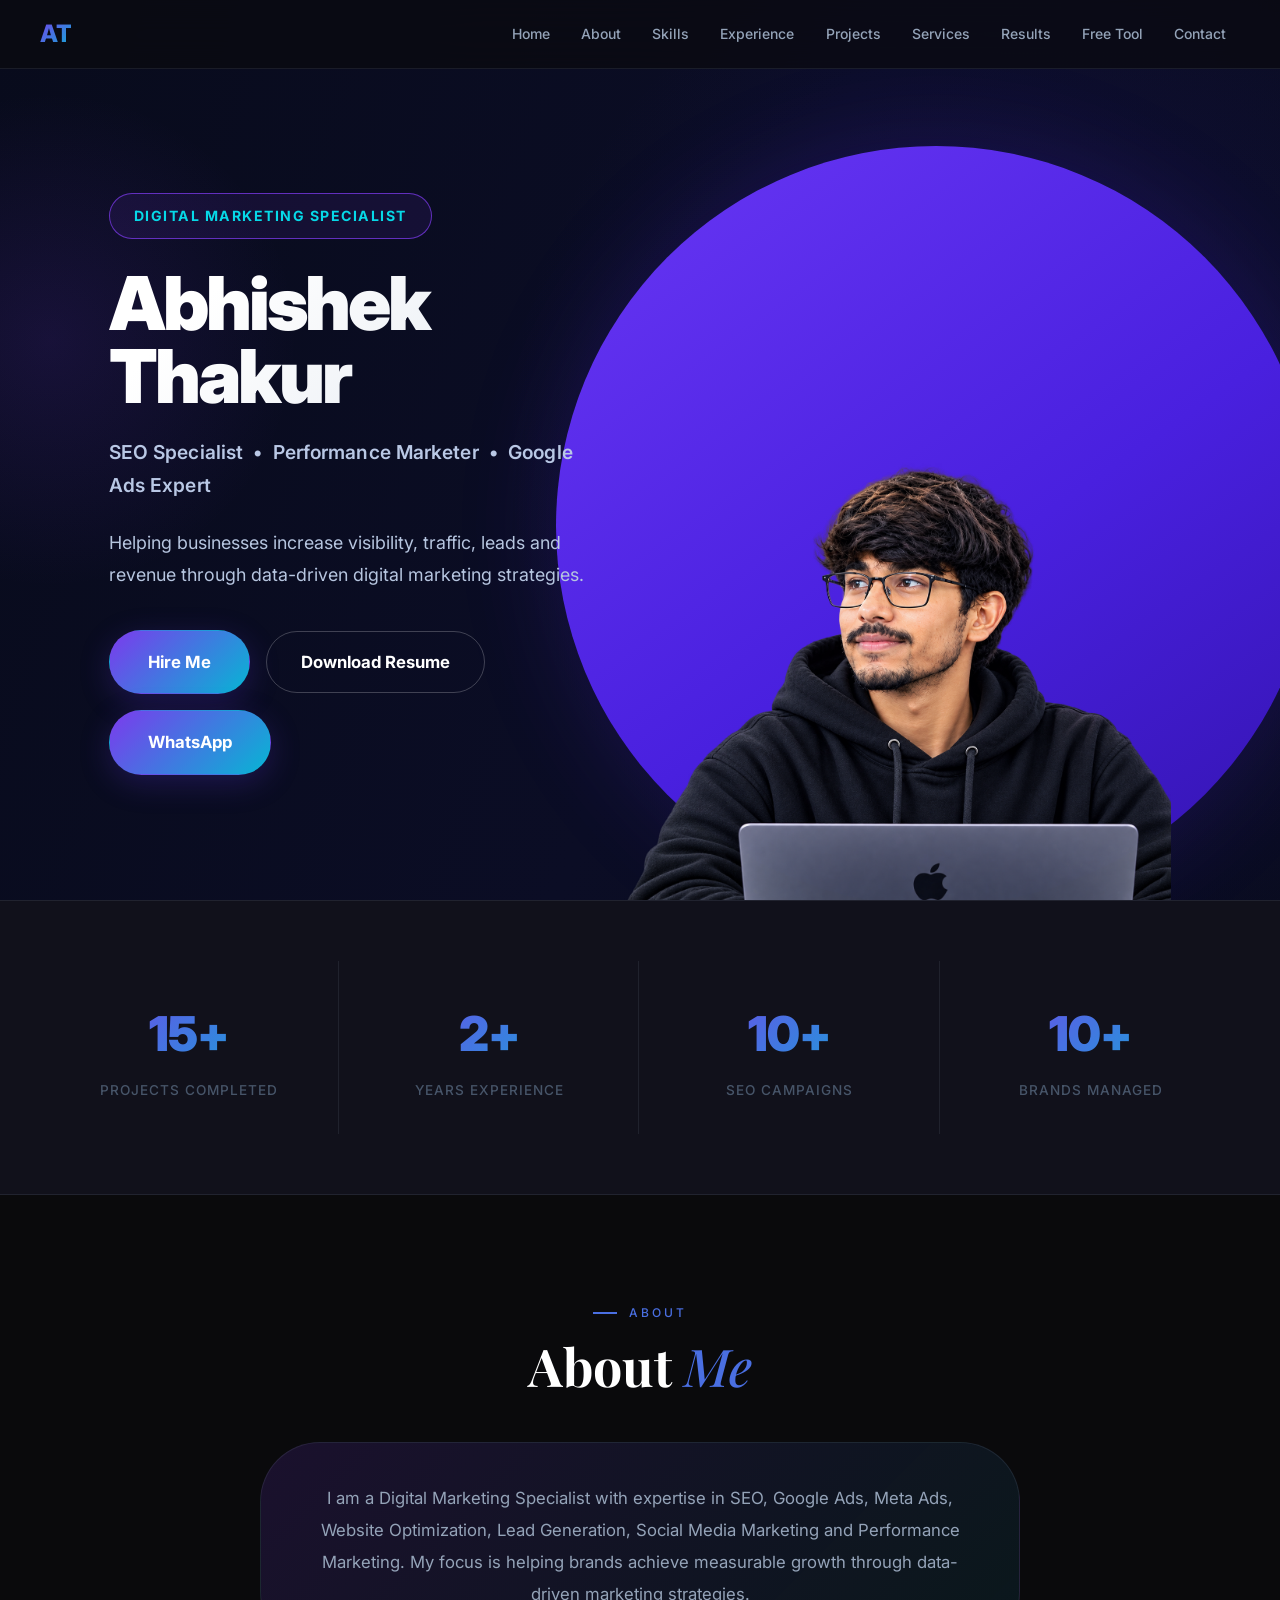
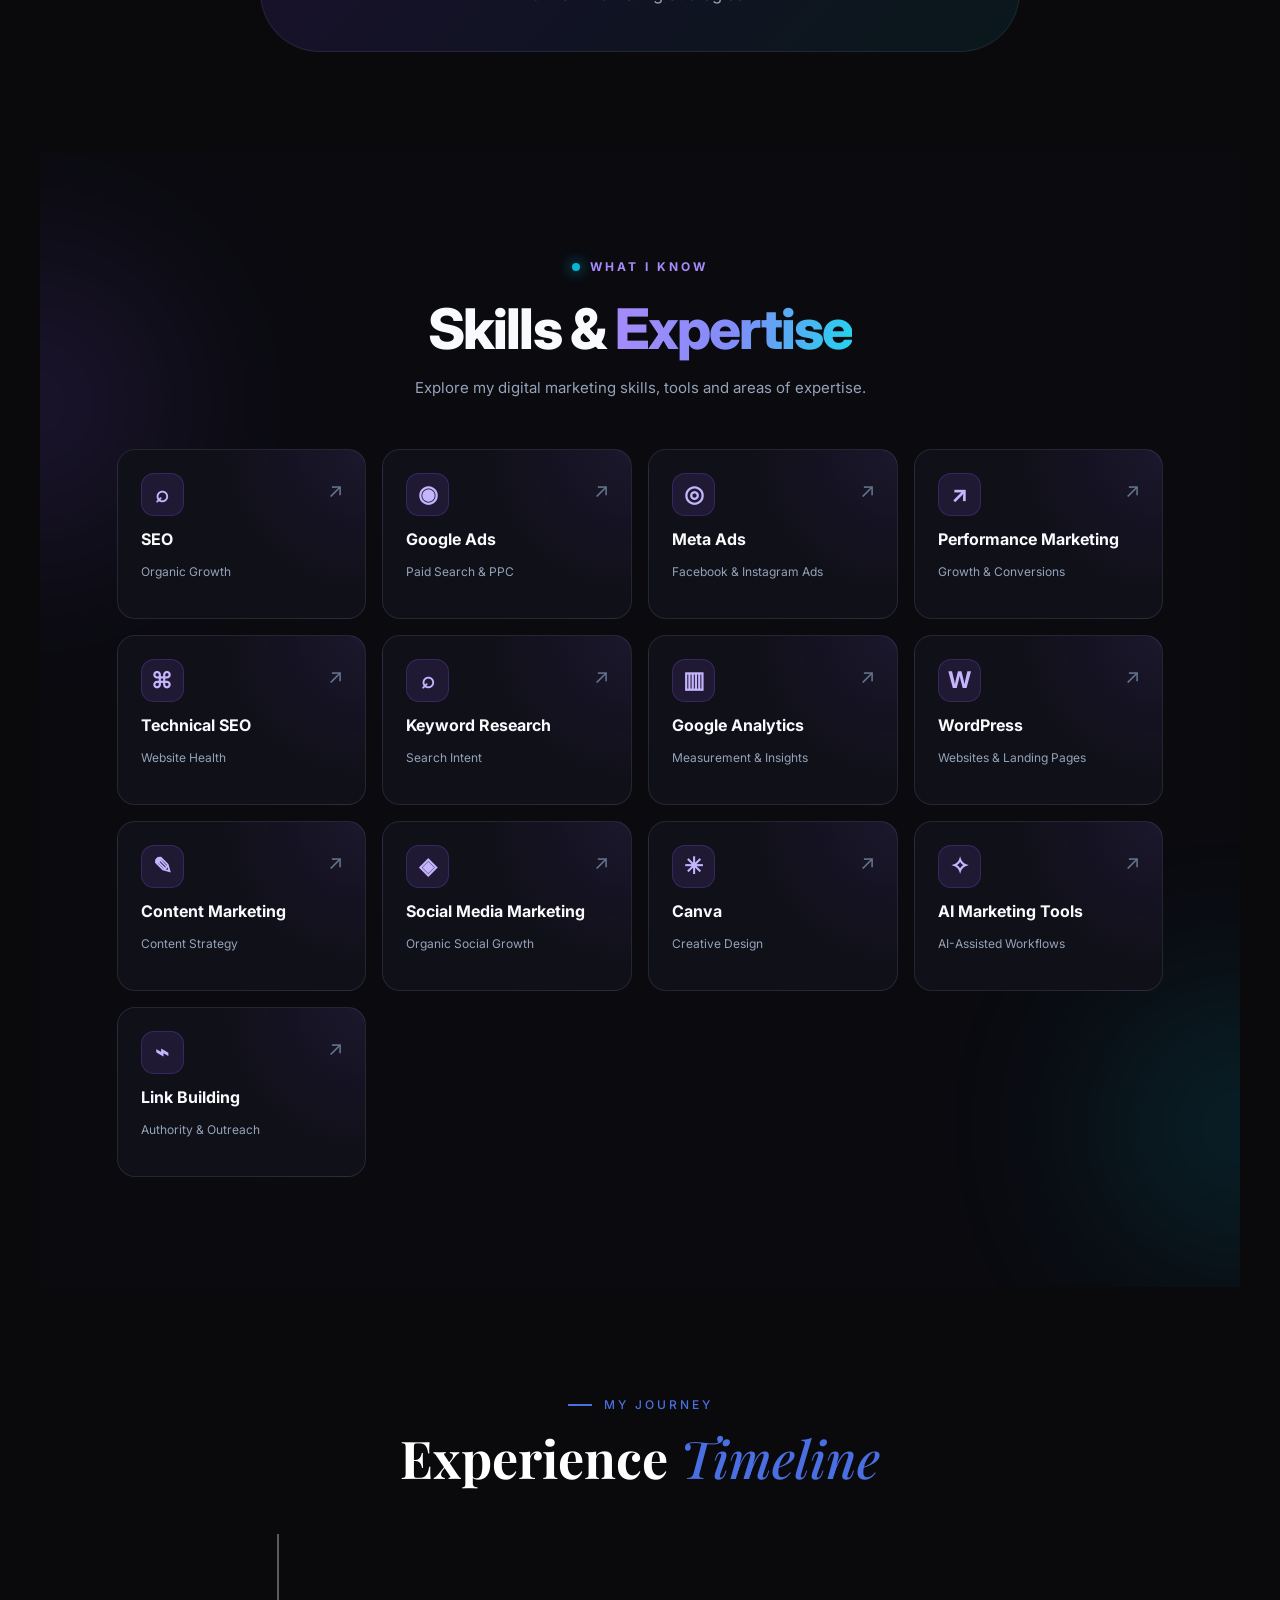
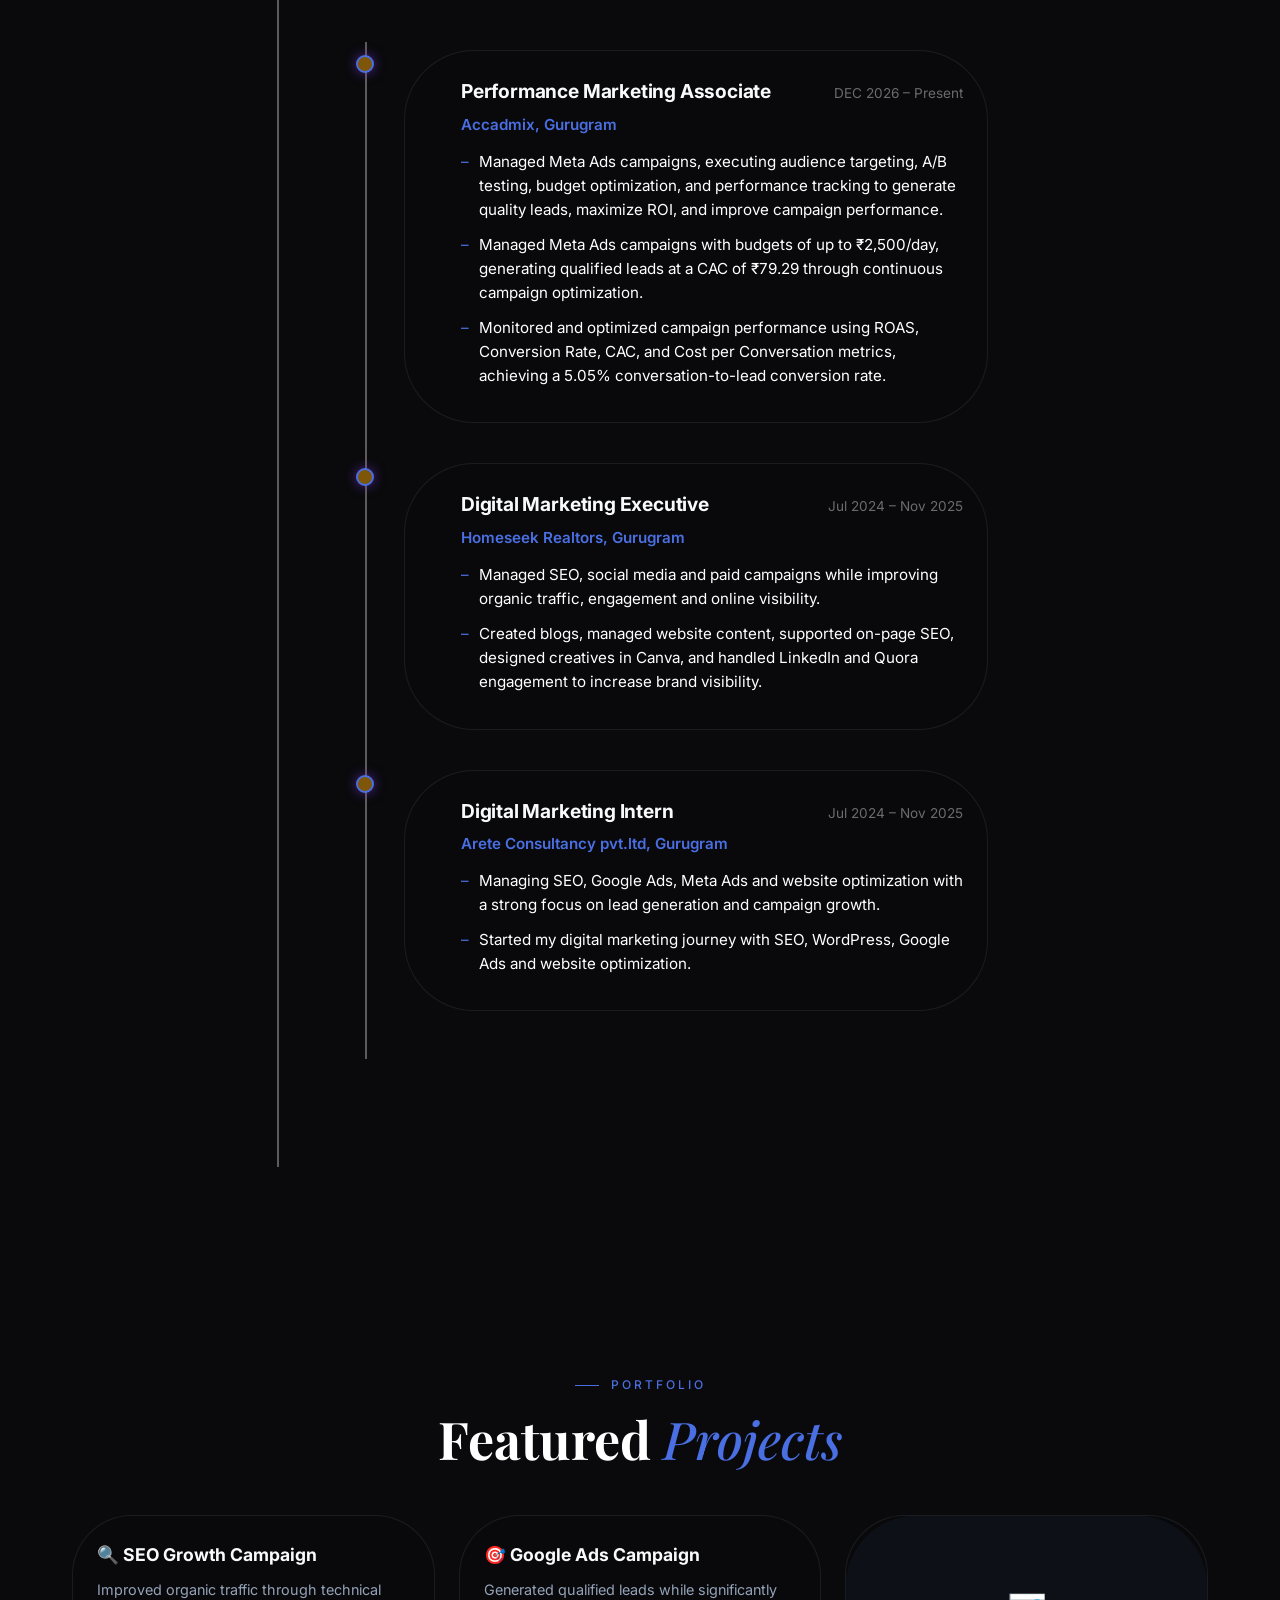
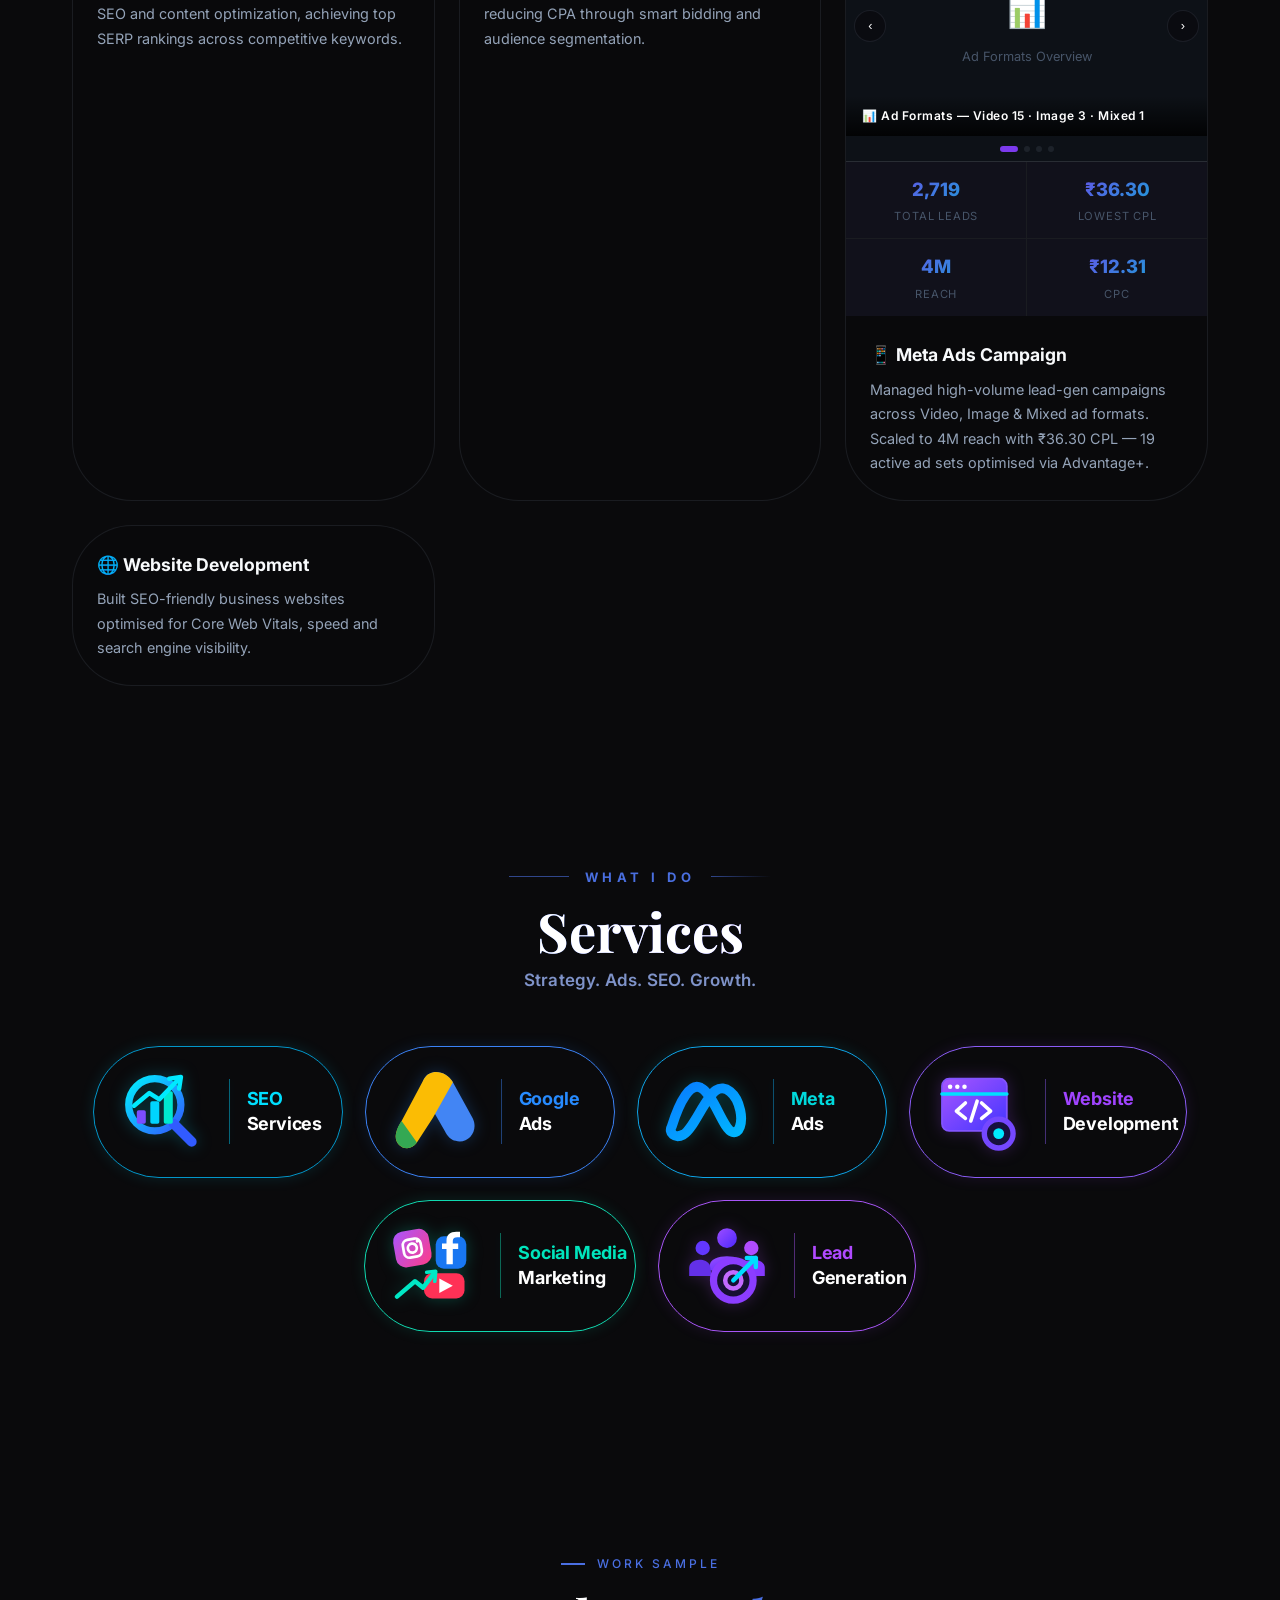
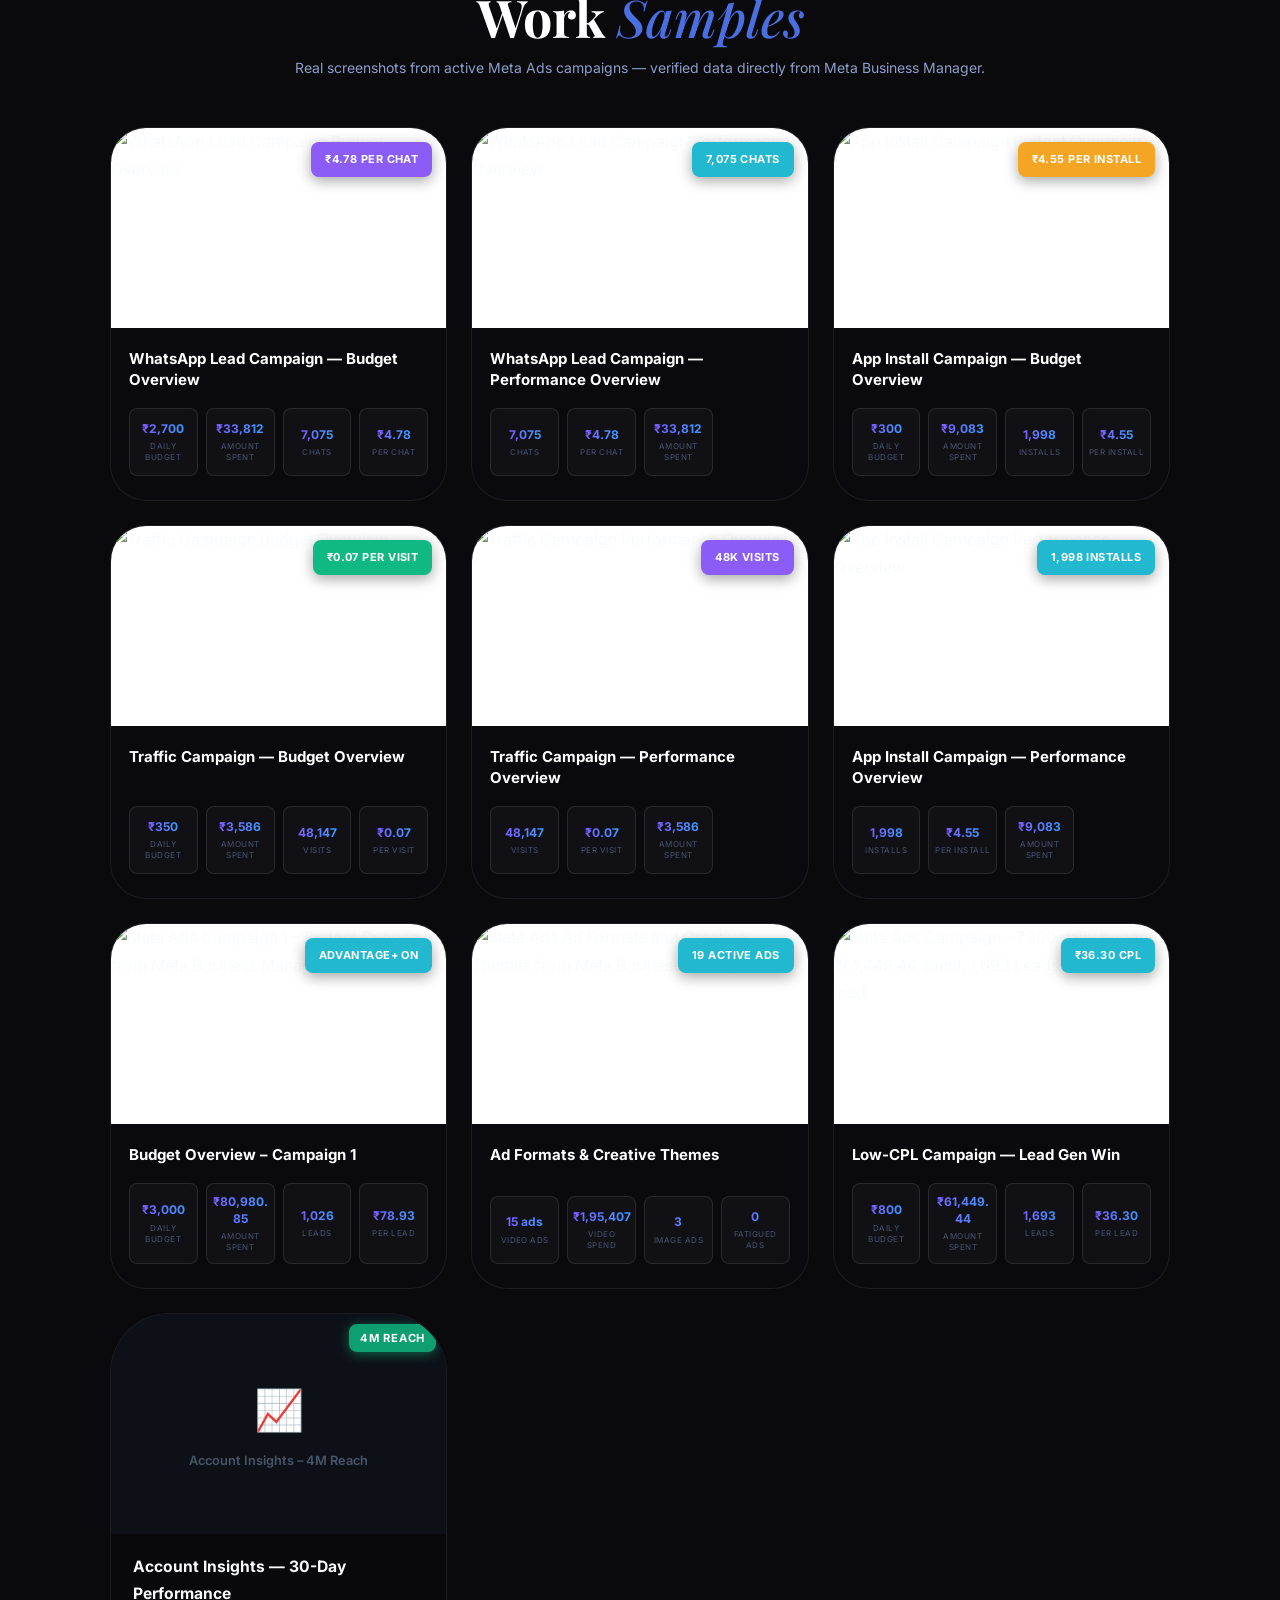
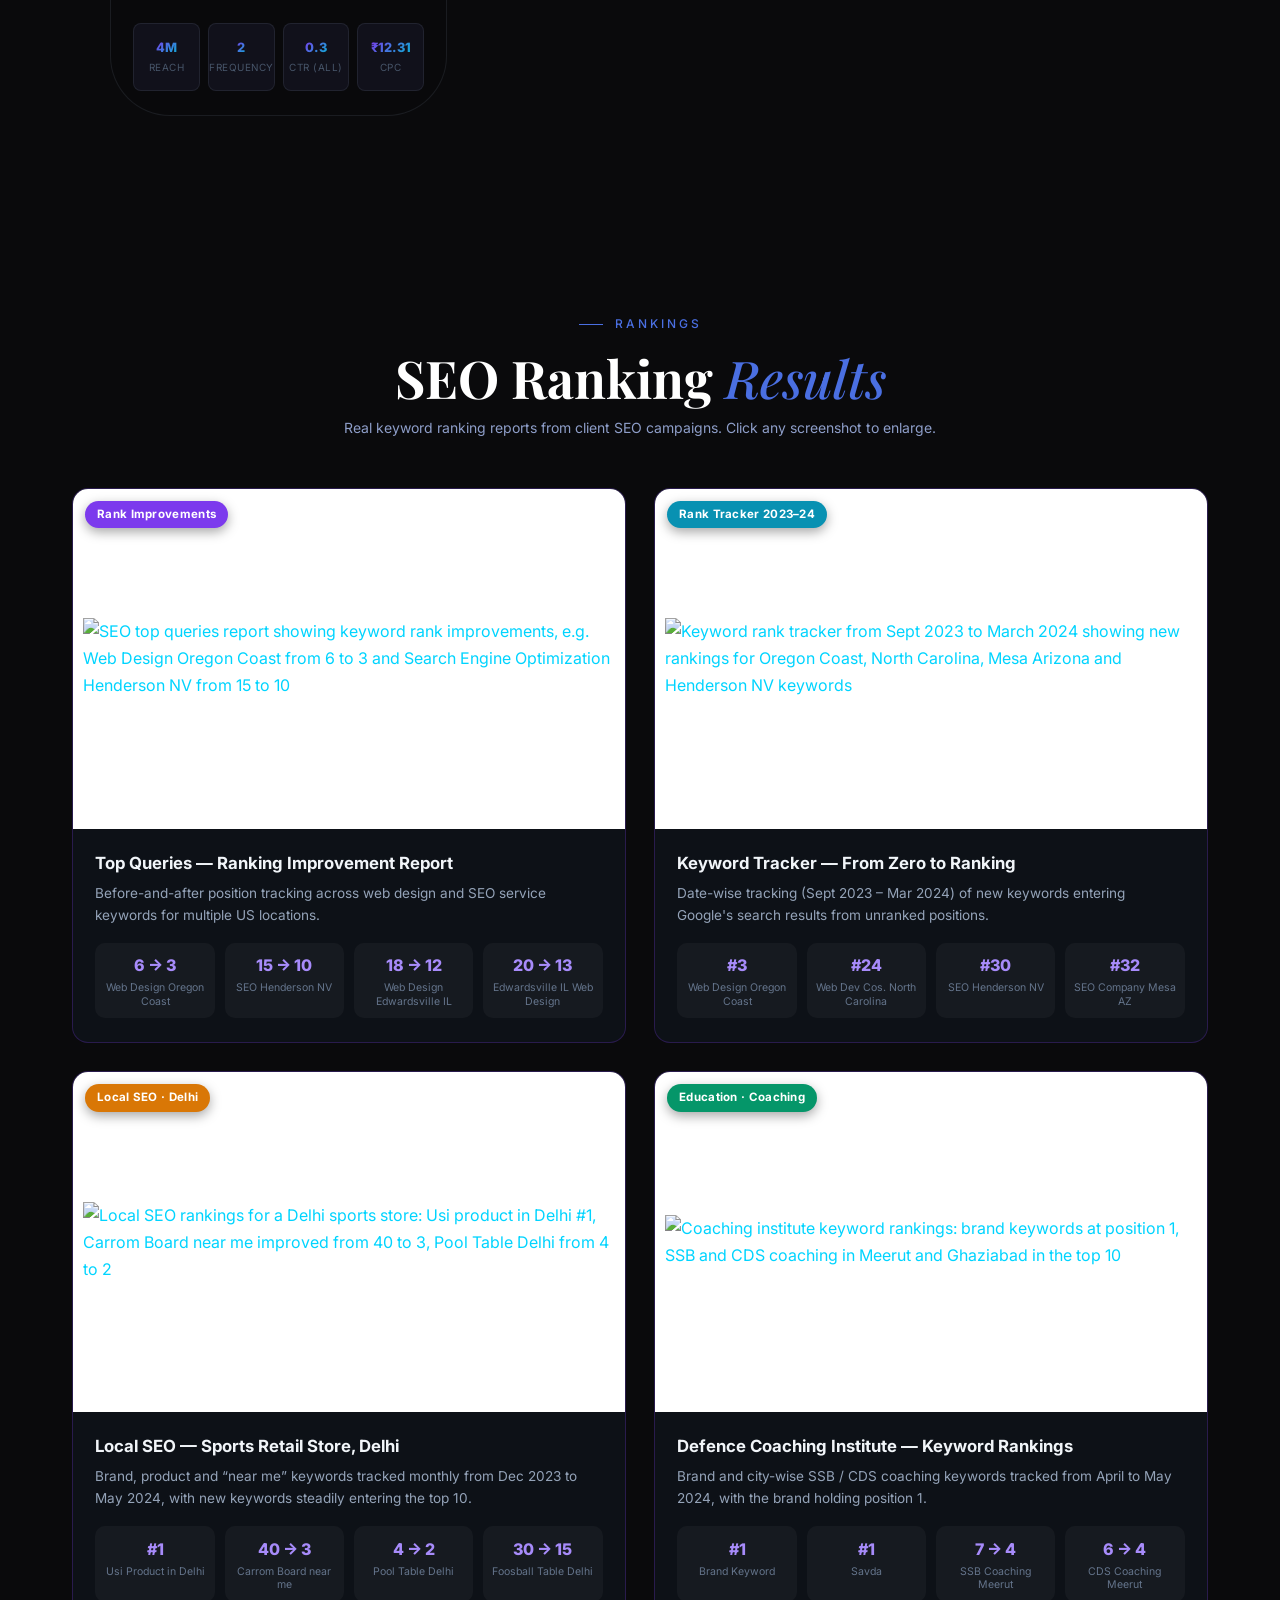
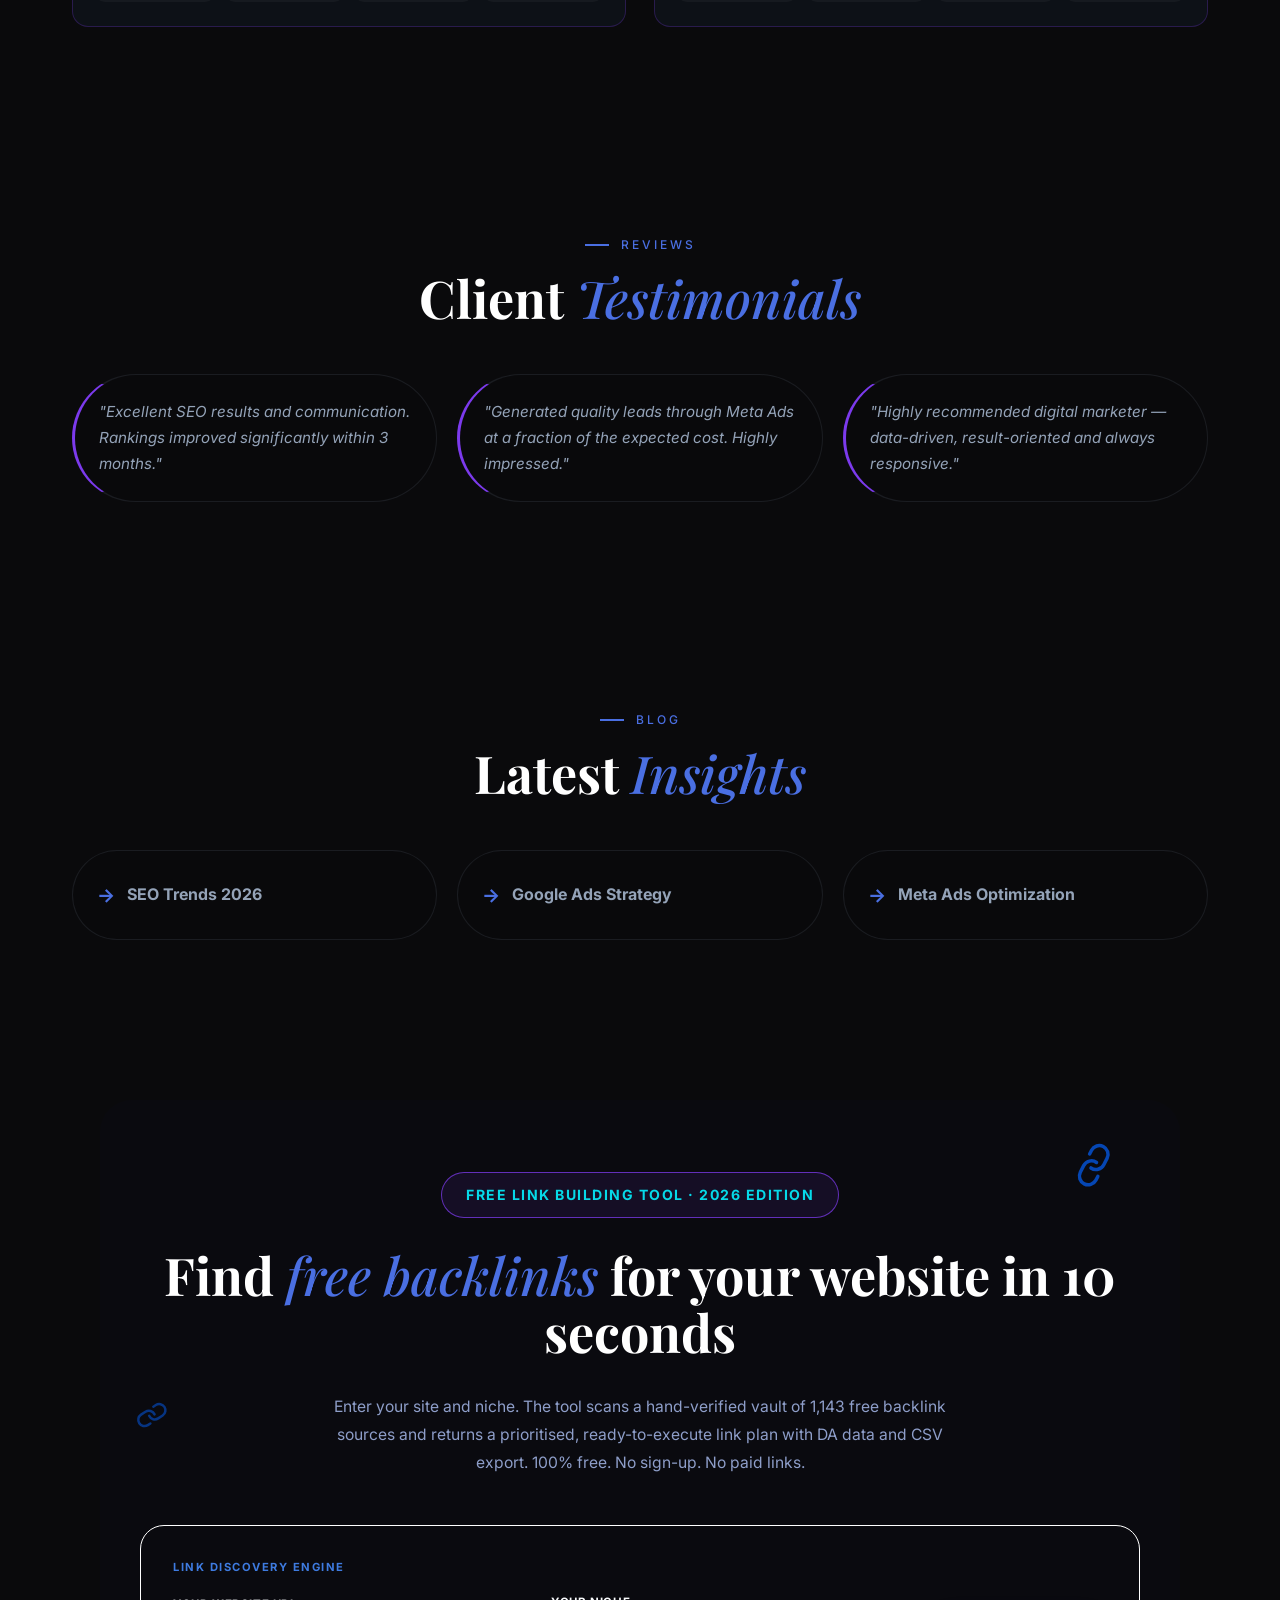
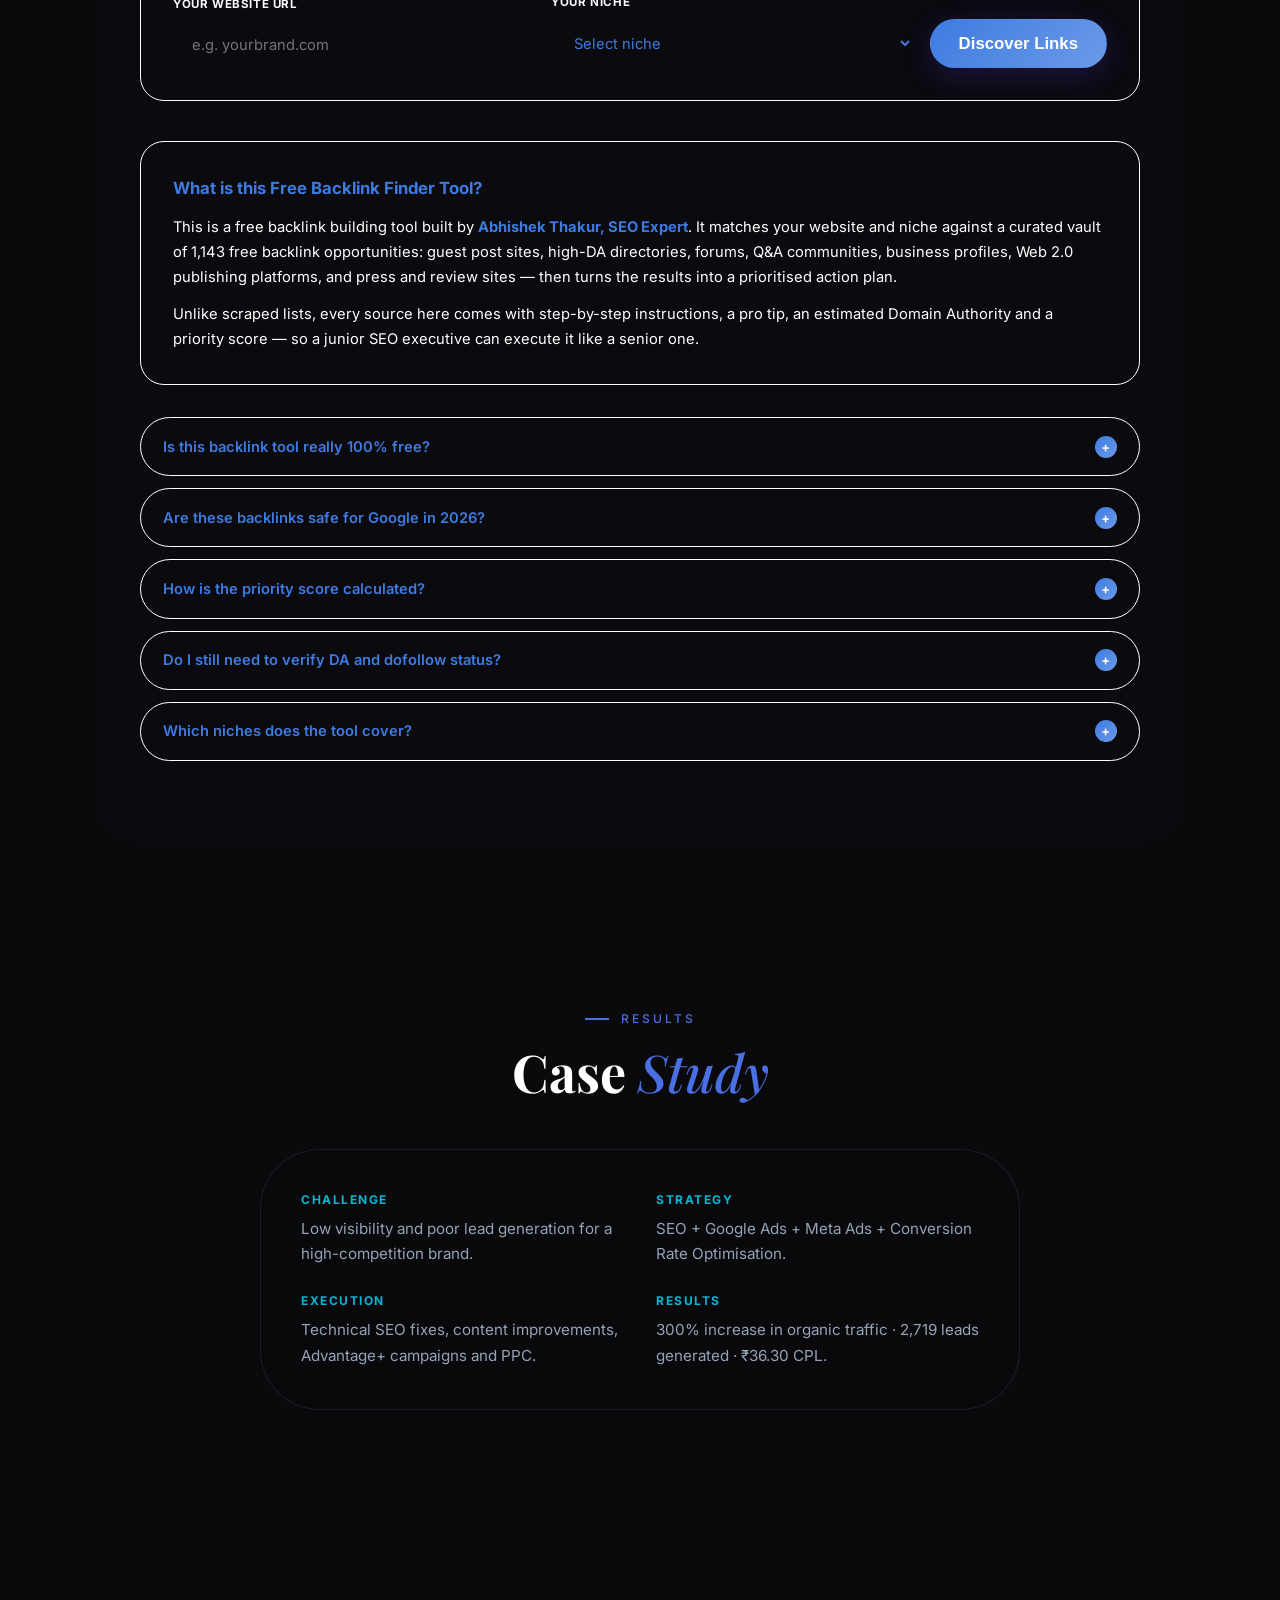
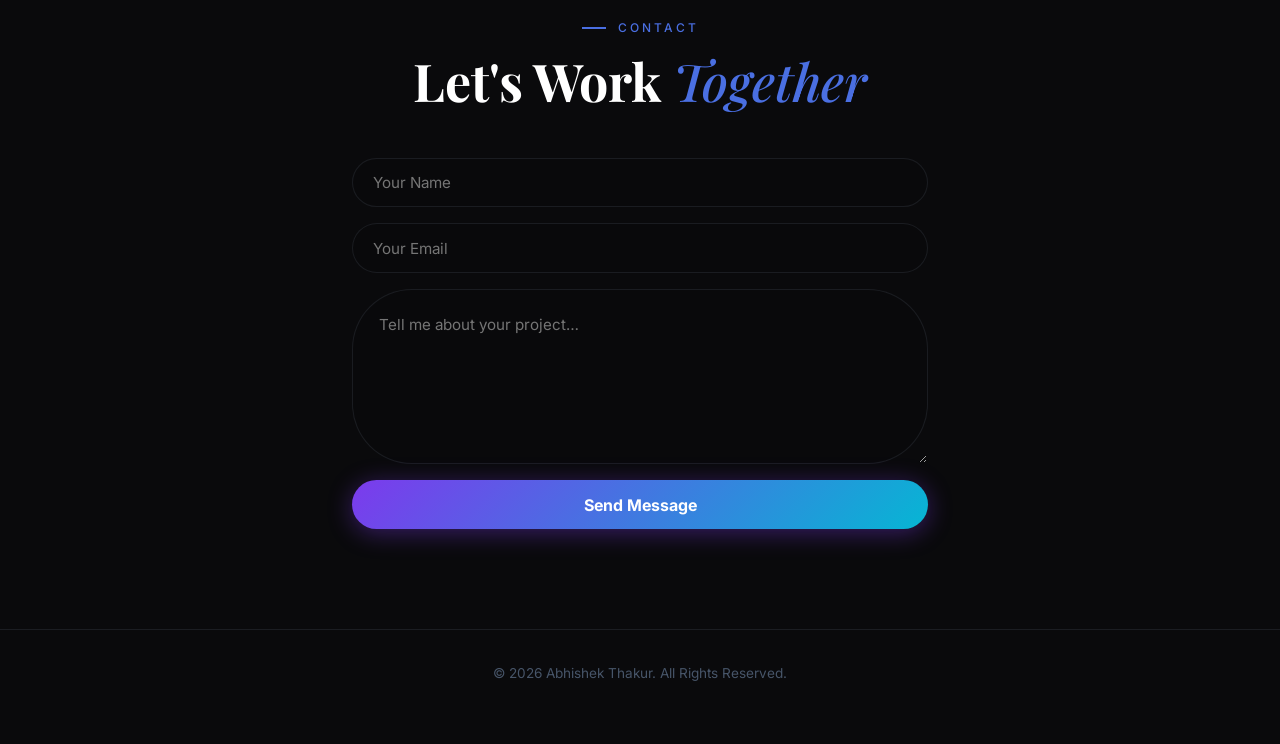
==== index.html @ f308bf67 "Update index.html" ====
<!DOCTYPE html>
<html lang="en">
<head>
  <meta charset="UTF-8">
  <meta name="viewport" content="width=device-width, initial-scale=1.0">
  <title>Abhishek Thakur | Digital Marketing Expert</title>
  <meta name="description" content="Abhishek Thakur – SEO Specialist, Performance Marketer, Google Ads Expert, Meta Ads Expert and Digital Marketing Professional.">
  <meta name="keywords" content="Digital Marketing, SEO Specialist, Google Ads Expert, Meta Ads Expert, Performance Marketing, Abhishek Thakur">
  <meta name="author" content="Abhishek Thakur">
  <link rel="preconnect" href="https://fonts.googleapis.com">
  <link rel="preconnect" href="https://fonts.gstatic.com" crossorigin>
  <link href="https://fonts.googleapis.com/css2?family=Inter:wght@300;400;500;600;700;800;900&family=Playfair+Display:ital,wght@0,500;0,700;1,500&display=swap" rel="stylesheet">
  <link rel="stylesheet" href="style1.css">
</head>
<body>
  <script>
(function () {
  function hideLoader() {
    var loader = document.getElementById("loader");
    if (loader) {
      loader.classList.add("hidden");
      setTimeout(function () { loader.style.display = "none"; }, 600);
    }
    document.querySelectorAll(".reveal").forEach(function (el) { el.classList.add("visible"); });
  }
  window.addEventListener("load", function () { setTimeout(hideLoader, 500); });
  setTimeout(hideLoader, 2500);
})();
  </script>

  <div id="progress-bar"></div>

  <header class="navbar">
    <div class="container">
      <div class="logo">AT</div>
      <nav>
        <ul>
          <li><a href="#home">Home</a></li>
          <li><a href="#about">About</a></li>
          <li><a href="#skills">Skills</a></li>
          <li><a href="#experience">Experience</a></li>
          <li><a href="#projects">Projects</a></li>
          <li><a href="#services">Services</a></li>
          <li><a href="#work-samples">Results</a></li>
          <li><a href="#backlink-tool">Free Tool</a></li>
          <li><a href="#contact">Contact</a></li>
        </ul>
      </nav>
    </div>
  </header>

  <!-- ── Hero ── -->
  <section id="home">
    <div class="hero-content">
      <div class="hero-left reveal">
        <span class="badge">Digital Marketing Specialist</span>
        <h1>Abhishek<br>Thakur</h1>
        <h2>SEO Specialist &nbsp;•&nbsp; Performance Marketer &nbsp;•&nbsp; Google Ads Expert</h2>
        <p>Helping businesses increase visibility, traffic, leads and revenue through data-driven digital marketing strategies.</p>
        <div class="hero-buttons">
          <a href="#contact" class="btn-primary">Hire Me</a>
          <a href="ABHISHEK THAKUR DIGITAL MARKETING SPECIALIST-Ad (2).pdf" class="btn-secondary" download>Download Resume</a>
          <a href="https://wa.me/918368021654?text=Hi%20Abhishek,%20I%20would%20like%20to%20discuss%20a%20digital%20marketing%20project." class="btn-primary" target="_blank" rel="noopener">WhatsApp</a>
        </div>
      </div>
      <div class="hero-right reveal">
        <div class="hero-image" aria-label="full screen">
          <img src="ChatGPT Image Sep 27, 2026, 12_54_40 AM.png" alt="Professional portrait of Abhishek Thakur in the portfolio hero section, presented against a simple background with a confident and approachable tone">
        </div>
      </div>
    </div>
  </section>

 <div class="stats">
  <div class="inner">

    <div class="stat-card reveal">
      <h3 class="counter" data-target="15" data-suffix="+">0</h3>
      <p>Projects Completed</p>
    </div>

    <div class="stat-card reveal">
      <h3 class="counter" data-target="2" data-suffix="+">0</h3>
      <p>Years Experience</p>
    </div>

    <div class="stat-card reveal">
      <h3 class="counter" data-target="10" data-suffix="+">0</h3>
      <p>SEO Campaigns</p>
    </div>

    <div class="stat-card reveal">
      <h3 class="counter" data-target="10" data-suffix="+">0</h3>
      <p>Brands Managed</p>
    </div>

  </div>
</div>

  <!-- ── About ── -->
  <section id="about">
    <div class="head-center reveal">
      <span class="wsd-eyebrow">About</span>
      <h2 class="wsd-title">About <em>Me</em></h2>
    </div>
    <div class="about-content reveal">
      I am a Digital Marketing Specialist with expertise in SEO, Google Ads, Meta Ads,
      Website Optimization, Lead Generation, Social Media Marketing and Performance Marketing.
      My focus is helping brands achieve measurable growth through data-driven marketing strategies.
    </div>
  </section>
  
<!-- ===== INTERACTIVE SKILLS & EXPERTISE ===== -->
<section id="skills" class="expertise-section">

  <div class="expertise-header">
    <span class="expertise-eyebrow">
      <span class="eyebrow-dot"></span>
      WHAT I KNOW
    </span>

    <h2 class="expertise-title">
      Skills &amp; <em>Expertise</em>
    </h2>

    <p class="expertise-subtitle">
      Explore my digital marketing skills, tools and areas of expertise.
    </p>
  </div>

  <!-- ALL SKILLS -->
  <div class="skills-grid" id="skillsGrid">

    <button class="skill-card" data-skill="seo">
      <span class="skill-icon">⌕</span>
      <span class="skill-name">SEO</span>
      <span class="skill-description">Organic Growth</span>
      <span class="skill-arrow">↗</span>
    </button>

    <button class="skill-card" data-skill="google-ads">
      <span class="skill-icon">◉</span>
      <span class="skill-name">Google Ads</span>
      <span class="skill-description">Paid Search &amp; PPC</span>
      <span class="skill-arrow">↗</span>
    </button>

    <button class="skill-card" data-skill="meta-ads">
      <span class="skill-icon">◎</span>
      <span class="skill-name">Meta Ads</span>
      <span class="skill-description">Facebook &amp; Instagram Ads</span>
      <span class="skill-arrow">↗</span>
    </button>

    <button class="skill-card" data-skill="performance">
      <span class="skill-icon">↗</span>
      <span class="skill-name">Performance Marketing</span>
      <span class="skill-description">Growth &amp; Conversions</span>
      <span class="skill-arrow">↗</span>
    </button>

    <button class="skill-card" data-skill="technical-seo">
      <span class="skill-icon">⌘</span>
      <span class="skill-name">Technical SEO</span>
      <span class="skill-description">Website Health</span>
      <span class="skill-arrow">↗</span>
    </button>

    <button class="skill-card" data-skill="keywords">
      <span class="skill-icon">⌕</span>
      <span class="skill-name">Keyword Research</span>
      <span class="skill-description">Search Intent</span>
      <span class="skill-arrow">↗</span>
    </button>

    <button class="skill-card" data-skill="analytics">
      <span class="skill-icon">▥</span>
      <span class="skill-name">Google Analytics</span>
      <span class="skill-description">Measurement &amp; Insights</span>
      <span class="skill-arrow">↗</span>
    </button>

    <button class="skill-card" data-skill="wordpress">
      <span class="skill-icon">W</span>
      <span class="skill-name">WordPress</span>
      <span class="skill-description">Websites &amp; Landing Pages</span>
      <span class="skill-arrow">↗</span>
    </button>

    <button class="skill-card" data-skill="content">
      <span class="skill-icon">✎</span>
      <span class="skill-name">Content Marketing</span>
      <span class="skill-description">Content Strategy</span>
      <span class="skill-arrow">↗</span>
    </button>

    <button class="skill-card" data-skill="social">
      <span class="skill-icon">◈</span>
      <span class="skill-name">Social Media Marketing</span>
      <span class="skill-description">Organic Social Growth</span>
      <span class="skill-arrow">↗</span>
    </button>

    <button class="skill-card" data-skill="canva">
      <span class="skill-icon">✳</span>
      <span class="skill-name">Canva</span>
      <span class="skill-description">Creative Design</span>
      <span class="skill-arrow">↗</span>
    </button>

    <button class="skill-card" data-skill="ai">
      <span class="skill-icon">✧</span>
      <span class="skill-name">AI Marketing Tools</span>
      <span class="skill-description">AI-Assisted Workflows</span>
      <span class="skill-arrow">↗</span>
    </button>

    <button class="skill-card" data-skill="link-building">
      <span class="skill-icon">⌁</span>
      <span class="skill-name">Link Building</span>
      <span class="skill-description">Authority &amp; Outreach</span>
      <span class="skill-arrow">↗</span>
    </button>

  </div>

  <!-- SKILL DETAILS: JAVASCRIPT FILLS THIS -->
  <div id="skillDetails" class="skill-details" hidden></div>

</section>


  <!-- ── Experience ── -->
  <section id="experience">
    <div class="head-center reveal">
      <span class="wsd-eyebrow">My Journey</span>
      <h2 class="wsd-title">Experience <em>Timeline</em></h2>
    </div>
    <div class="timeline">
</style>
<section id="experience">
  <div class="timeline">

    <div class="timeline-item reveal">
      <div class="row">
        <h3>Performance Marketing Associate</h3>
        <span class="date">DEC 2026 – Present</span>
      </div>
      <p class="company">Accadmix, Gurugram</p>
      <ul>
        <li>Managed Meta Ads campaigns, executing audience targeting, A/B testing, budget optimization, and performance tracking to generate quality leads, maximize ROI, and improve campaign performance.</li>
        <li>Managed Meta Ads campaigns with budgets of up to ₹2,500/day, generating qualified leads at a CAC of ₹79.29 through continuous campaign optimization.</li>
        <li>Monitored and optimized campaign performance using ROAS, Conversion Rate, CAC, and Cost per Conversation metrics, achieving a 5.05% conversation-to-lead conversion rate.</li>
      </ul>
    </div>

    <div class="timeline-item reveal">
      <div class="row">
        <h3>Digital Marketing Executive</h3>
        <span class="date">Jul 2024 – Nov 2025</span>
      </div>
      <p class="company">Homeseek Realtors, Gurugram</p>
      <ul>
        <li>Managed SEO, social media and paid campaigns while improving organic traffic, engagement and online visibility.</li>
        <li>Created blogs, managed website content, supported on-page SEO, designed creatives in Canva, and handled LinkedIn and Quora engagement to increase brand visibility.</li>
      </ul>
    </div>

    <div class="timeline-item reveal">
      <div class="row">
        <h3>Digital Marketing Intern</h3>
      <span class="date">Jul 2024 – Nov 2025</span>
      </div>
      <p class="company">Arete Consultancy pvt.ltd, Gurugram</p>
      <ul>
        <li>Managing SEO, Google Ads, Meta Ads and website optimization with a strong focus on lead generation and campaign growth.</li>
        <li>Started my digital marketing journey with SEO, WordPress, Google Ads and website optimization.</li>
      </ul>
    </div>
    </div>

  </div>
</section>
  <!-- ── Projects ── -->
  <section id="projects">
    <div class="head-center reveal">
      <span class="wsd-eyebrow">Portfolio</span>
      <h2 class="wsd-title">Featured <em>Projects</em></h2>
    </div>
    <div class="project-grid">

      <div class="project-card reveal">
        <div class="project-card-body">
          <h3>🔍 SEO Growth Campaign</h3>
          <p>Improved organic traffic through technical SEO and content optimization, achieving top SERP rankings across competitive keywords.</p>
        </div>
      </div>

      <div class="project-card reveal">
        <div class="project-card-body">
          <h3>🎯 Google Ads Campaign</h3>
          <p>Generated qualified leads while significantly reducing CPA through smart bidding and audience segmentation.</p>
        </div>
      </div>

      <!-- Meta Ads card with gallery -->
      <div class="project-card meta-ads-card reveal" id="meta-ads-card">
        <div class="gallery-wrapper">
          <div class="gallery-track">

            <div class="gallery-slide">
              <img src="assets/images/meta_ads_1.png" alt="Meta Ads – Ad Formats: Video (15), Image (3), Mixed (1) active ads" loading="lazy" onerror="this.style.display='none';this.nextElementSibling.style.display='flex'">
              <div class="slide-fallback" style="display:none;height:220px;align-items:center;justify-content:center;flex-direction:column;gap:0.5rem;background:#0d1117;color:#7c3aed;font-size:2rem;">📊<span style="font-size:0.8rem;color:#475569;">Ad Formats Overview</span></div>
              <div class="slide-label">📊 Ad Formats — Video 15 · Image 3 · Mixed 1</div>
            </div>

            <div class="gallery-slide">
              <img src="assets/images/meta_ads_2.png" alt="Meta Ads – Budget ₹3000/day, Spent ₹80,980, 1,026 Leads at ₹78.93 CPL" loading="lazy" onerror="this.style.display='none';this.nextElementSibling.style.display='flex'">
              <div class="slide-fallback" style="display:none;height:220px;align-items:center;justify-content:center;flex-direction:column;gap:0.5rem;background:#0d1117;color:#06b6d4;font-size:2rem;">💰<span style="font-size:0.8rem;color:#475569;">Budget Overview – Campaign 1</span></div>
              <div class="slide-label">💰 ₹80,980 Spent · 1,026 Leads · ₹78.93 CPL</div>
            </div>

            <div class="gallery-slide">
              <img src="assets/images/meta_ads_3.png" alt="Meta Ads – ₹61,449 Spent, 1,693 Leads at ₹36.30 CPL" loading="lazy" onerror="this.style.display='none';this.nextElementSibling.style.display='flex'">
              <div class="slide-fallback" style="display:none;height:220px;align-items:center;justify-content:center;flex-direction:column;gap:0.5rem;background:#0d1117;color:#f59e0b;font-size:2rem;">🚀<span style="font-size:0.8rem;color:#475569;">Campaign 2 – Low CPL Win</span></div>
              <div class="slide-label">🚀 ₹61,449 Spent · 1,693 Leads · ₹36.30 CPL</div>
            </div>

            <div class="gallery-slide">
              <img src="assets/images/meta_ads_4.png" alt="Meta Ads – Account Reach 4M, CTR 0.3, CPC ₹12.31" loading="lazy" onerror="this.style.display='none';this.nextElementSibling.style.display='flex'">
              <div class="slide-fallback" style="display:none;height:220px;align-items:center;justify-content:center;flex-direction:column;gap:0.5rem;background:#0d1117;color:#10b981;font-size:2rem;">📈<span style="font-size:0.8rem;color:#475569;">Account Insights – 4M Reach</span></div>
              <div class="slide-label">📈 4M Reach · CTR 0.3 · CPC ₹12.31</div>
            </div>

          </div>
          <button class="gallery-nav gallery-prev" aria-label="Previous slide">&#8249;</button>
          <button class="gallery-nav gallery-next" aria-label="Next slide">&#8250;</button>
        </div>

        <div class="gallery-dots">
          <span class="gallery-dot active"></span>
          <span class="gallery-dot"></span>
          <span class="gallery-dot"></span>
          <span class="gallery-dot"></span>
        </div>

        <div class="meta-metrics">
          <div class="meta-metric"><div class="val">2,719</div><div class="lbl">Total Leads</div></div>
          <div class="meta-metric"><div class="val">₹36.30</div><div class="lbl">Lowest CPL</div></div>
          <div class="meta-metric"><div class="val">4M</div><div class="lbl">Reach</div></div>
          <div class="meta-metric"><div class="val">₹12.31</div><div class="lbl">CPC</div></div>
        </div>

        <div class="project-card-body">
          <h3>📱 Meta Ads Campaign</h3>
          <p>Managed high-volume lead-gen campaigns across Video, Image &amp; Mixed ad formats. Scaled to 4M reach with ₹36.30 CPL — 19 active ad sets optimised via Advantage+.</p>
        </div>
      </div>

      <div class="project-card reveal">
        <div class="project-card-body">
          <h3>🌐 Website Development</h3>
          <p>Built SEO-friendly business websites optimised for Core Web Vitals, speed and search engine visibility.</p>
        </div>
      </div>

    </div>
  </section>
  <style>
  body {
    margin: 0;
    background: #0a0a0c;
    font-family: 'Inter', sans-serif;
  }
  .services-section {
    background: none;          /* no background */
    padding: 80px 20px;
  }
  .services-section::before,
  .services-section::after,
  .services-wrapper::before,
  .services-wrapper::after {
    content: none;
    display: none;
  }
 
  .services-wrapper {
    max-width: 1200px;
    margin: 0 auto;
    background: none;
  }
 
  /* ── Heading ── */
  .services-heading {
    text-align: center;
    margin-bottom: 54px;
  }
 
  .services-eyebrow {
    display: flex;
    align-items: center;
    justify-content: center;
    gap: 16px;
    font-size: 13px;
    font-weight: 700;
    letter-spacing: 0.35em;
    color: #4a6fe0;
  }
 
  .heading-line {
    width: 60px;
    height: 1px;
    background: #4a6fe0;
    opacity: 0.6;
  }
 
  .services-heading h2 {
    font-family: 'Playfair Display', serif;
    font-size: 54px;
    font-weight: 700;
    color: #fff;
    margin: 14px 0 8px;
    line-height: 1.1;
  }
 
  .services-heading p {
    margin: 0;
    font-size: 17px;
    font-weight: 600;
    color: #7f93c9;
  }
 
  /* ── Grid ── */
  .services-grid {
    display: flex;
    flex-wrap: wrap;
    justify-content: center;
    gap: 22px;
  }
 
  /* ── Card ── */
  .service-card {
    display: flex;
    align-items: center;
    gap: 18px;
    box-sizing: border-box;
    min-width: 250px;
    min-height: 92px;
    padding: 16px 32px 16px 26px;
    border-radius: 999px;
    border: 1px solid currentColor;
    background: transparent;
    overflow: visible;                 /* text cut nahi hoga */
    transition: box-shadow .25s ease, transform .25s ease;
  }
 
  .service-card:hover {
    transform: translateY(-3px);
    box-shadow: 0 0 22px -4px currentColor;
  }
 
  .service-name {
    font-family: 'Inter', sans-serif;
    font-size: 16px;
    font-weight: 700;
    line-height: 1.3;
    color: #fff;
    white-space: nowrap;
  }
 
  .icon-divider {
    width: 1px;
    height: 38px;
    background: currentColor;
    opacity: 0.45;
    flex-shrink: 0;
  }
 
  /* ── Icon box: fixed size, logo hamesha sahi dikhega ── */
  .service-icon {
    width: 46px;
    height: 46px;
    flex: 0 0 46px;
    display: flex;
    align-items: center;
    justify-content: center;
  }
 
  .service-icon svg {
    width: 100%;
    height: 100%;
    display: block;
    overflow: visible;
  }
 
  /* Line-style icons */
  .seo-svg,
  .meta-svg,
  .website-svg,
  .social-svg,
  .lead-svg {
    fill: none;
    stroke: currentColor;
    stroke-width: 3;
    stroke-linecap: round;
    stroke-linejoin: round;
    filter: drop-shadow(0 0 5px currentColor);
  }
 
  /* Google Ads: apne colors, stroke/fill SVG ke andar set hain */
  .google-ads-svg {
    filter: none;
  }
 
  /* ── Card colors ── */
  .seo-card     { color: #00d4ff; }
  .google-card  { color: #3b82f6; }
  .meta-card    { color: #0ea5e9; }
  .website-card { color: #8b5cf6; }
  .social-card  { color: #10d9b0; }
  .lead-card    { color: #a855f7; }
 
  /* ── Mobile ── */
  @media (max-width: 600px) {
    .services-heading h2 { font-size: 40px; }
    .service-card { width: 100%; min-width: 0; }
  }
</style>
</head>
<!-- SERVICES SECTION -->
<section class="services-section" id="services">
  <div class="services-wrapper">

    <div class="services-heading">
      <div class="services-eyebrow">
        <span class="heading-line"></span>
        <span>WHAT I DO</span>
        <span class="heading-line"></span>
      </div>
      <h2>Services</h2>
      <p>Strategy. Ads. SEO. Growth.</p>
    </div>

    <div class="services-grid">

      <!-- SEO SERVICES -->
      <div class="service-card seo-card">
        <div class="service-icon">
          <svg viewBox="0 0 100 100" role="img"
               aria-label="SEO analytics logo">
            <defs>
              <linearGradient id="seoGradient" x1="0" y1="0" x2="1" y2="1">
                <stop offset="0%" stop-color="#00f0ff"/>
                <stop offset="100%" stop-color="#315bff"/>
              </linearGradient>
            </defs>
            <circle cx="42" cy="42" r="29" fill="none"
                    stroke="url(#seoGradient)" stroke-width="8"/>
            <path d="M63 63 L83 83" stroke="#315bff"
                  stroke-width="11" stroke-linecap="round"/>
            <rect x="22" y="48" width="10" height="15" rx="2"
                  fill="#7b4dff"/>
            <rect x="37" y="38" width="10" height="25" rx="2"
                  fill="#00d5ff"/>
            <rect x="52" y="27" width="10" height="36" rx="2"
                  fill="#00e8d0"/>
            <path d="M19 43 L36 29 L47 36 L70 12"
                  fill="none" stroke="#00eaff"
                  stroke-width="5" stroke-linecap="round"
                  stroke-linejoin="round"/>
            <path d="M58 13 L71 11 L69 24"
                  fill="none" stroke="#00eaff"
                  stroke-width="5" stroke-linecap="round"
                  stroke-linejoin="round"/>
          </svg>
        </div>
        <div class="icon-divider"></div>
        <div class="service-name"><span>SEO</span> Services</div>
      </div>

      <!-- GOOGLE ADS -->
      <div class="service-card google-card">
        <div class="service-icon">
          <svg viewBox="0 0 100 100" role="img"
               aria-label="Google Ads logo">
            <path d="M39 13 C46 1 64 4 71 17 L93 57
                     C100 71 88 86 74 82 C69 81 65 77 62 71
                     L39 31 C36 25 36 19 39 13Z"
                  fill="#4285f4"/>
            <path d="M39 13 C46 1 64 4 71 17 L49 56
                     L31 84 C22 97 4 88 8 73
                     C9 69 11 65 14 60Z"
                  fill="#fbbc04"/>
            <path d="M14 60 L31 84 C22 97 4 88 8 73
                     C9 68 11 64 14 60Z"
                  fill="#34a853"/>
          </svg>
        </div>
        <div class="icon-divider"></div>
        <div class="service-name"><span>Google</span> Ads</div>
      </div>

      <!-- META ADS -->
      <div class="service-card meta-card">
        <div class="service-icon">
          <svg viewBox="0 0 100 100" role="img"
               aria-label="Meta logo">
            <defs>
              <linearGradient id="metaGradient" x1="0" y1="0" x2="1" y2="1">
                <stop offset="0%" stop-color="#087cff"/>
                <stop offset="100%" stop-color="#00b8ff"/>
              </linearGradient>
            </defs>
            <path d="M12 66 C21 37 33 17 44 23
                     C58 29 69 69 79 72
                     C87 75 91 62 88 48
                     C84 29 71 19 61 26
                     C49 34 36 69 25 75
                     C15 80 8 73 12 66Z"
                  fill="none" stroke="url(#metaGradient)"
                  stroke-width="11" stroke-linecap="round"
                  stroke-linejoin="round"/>
          </svg>
        </div>
        <div class="icon-divider"></div>
        <div class="service-name"><span>Meta</span> Ads</div>
      </div>

      <!-- WEBSITE DEVELOPMENT -->
      <div class="service-card website-card">
        <div class="service-icon">
          <svg viewBox="0 0 100 100" role="img"
               aria-label="Website development logo">
            <defs>
              <linearGradient id="webGradient" x1="0" y1="0" x2="1" y2="1">
                <stop offset="0%" stop-color="#a855ff"/>
                <stop offset="100%" stop-color="#4235ff"/>
              </linearGradient>
            </defs>
            <rect x="10" y="13" width="72" height="58" rx="8"
                  fill="url(#webGradient)" stroke="#8254ff" stroke-width="2"/>
            <path d="M10 30 H82" stroke="#00dfff" stroke-width="4"/>
            <circle cx="19" cy="22" r="2.5" fill="#fff"/>
            <circle cx="27" cy="22" r="2.5" fill="#fff"/>
            <circle cx="35" cy="22" r="2.5" fill="#fff"/>
            <path d="M36 40 L26 49 L36 57 M54 40 L64 49 L54 57
                     M49 38 L42 60"
                  fill="none" stroke="#fff" stroke-width="4"
                  stroke-linecap="round" stroke-linejoin="round"/>
            <circle cx="73" cy="74" r="16" fill="#17113e"
                    stroke="#7548ff" stroke-width="6"/>
            <circle cx="73" cy="74" r="6" fill="#00eaff"/>
          </svg>
        </div>
        <div class="icon-divider"></div>
        <div class="service-name">
          <span>Website</span> Development
        </div>
      </div>

      <!-- SOCIAL MEDIA MARKETING -->
      <div class="service-card social-card">
        <div class="service-icon">
          <svg viewBox="0 0 100 100" role="img"
               aria-label="Social media marketing logo">
            <defs>
              <linearGradient id="socialGradient" x1="0" y1="0" x2="1" y2="1">
                <stop offset="0%" stop-color="#a855ff"/>
                <stop offset="100%" stop-color="#ff3d88"/>
              </linearGradient>
            </defs>
            <g transform="rotate(-10 34 35)">
              <rect x="8" y="9" width="40" height="40" rx="11"
                    fill="url(#socialGradient)"/>
              <rect x="18" y="19" width="20" height="20" rx="6"
                    fill="none" stroke="#fff" stroke-width="3"/>
              <circle cx="28" cy="29" r="5" fill="none"
                      stroke="#fff" stroke-width="3"/>
              <circle cx="35" cy="22" r="2" fill="#fff"/>
            </g>
            <rect x="53" y="17" width="34" height="36" rx="9"
                  fill="#1877f2"/>
            <path d="M72 25 H78 V31 H72 V48 H65 V31 H60 V25 H65
                     V22 C65 15 69 12 76 12 H80 V18 H77 C74 18 72 19 72 22Z"
                  fill="#fff"/>
            <rect x="40" y="58" width="45" height="28" rx="9"
                  fill="#ff3156"/>
            <path d="M57 64 L57 80 L72 72Z" fill="#fff"/>
            <path d="M10 84 L30 67 L39 74 L52 57"
                  fill="none" stroke="#00e8c5" stroke-width="5"
                  stroke-linecap="round" stroke-linejoin="round"/>
            <path d="M43 57 L53 56 L52 67"
                  fill="none" stroke="#00e8c5" stroke-width="4"
                  stroke-linecap="round" stroke-linejoin="round"/>
          </svg>
        </div>
        <div class="icon-divider"></div>
        <div class="service-name">
          <span>Social Media</span> Marketing
        </div>
      </div>

      <!-- LEAD GENERATION -->
      <div class="service-card lead-card">
        <div class="service-icon">
          <svg viewBox="0 0 100 100" role="img"
               aria-label="Lead generation logo">
            <defs>
              <linearGradient id="leadGradient" x1="0" y1="0" x2="1" y2="1">
                <stop offset="0%" stop-color="#9d4dff"/>
                <stop offset="100%" stop-color="#4c28ff"/>
              </linearGradient>
            </defs>
            <circle cx="50" cy="19" r="11" fill="url(#leadGradient)"/>
            <circle cx="23" cy="30" r="8" fill="#6237ff"/>
            <circle cx="77" cy="30" r="8" fill="#b14cff"/>
            <path d="M31 49 C31 36 69 36 69 49 V55 H31Z"
                  fill="url(#leadGradient)"/>
            <path d="M8 52 C8 41 27 40 31 49 L33 61 H8Z"
                  fill="#6330e8"/>
            <path d="M67 49 C72 40 92 41 92 52 V61 H67Z"
                  fill="#8539ff"/>
            <circle cx="57" cy="66" r="22" fill="#181034"
                    stroke="#8b3dff" stroke-width="8"/>
            <circle cx="57" cy="66" r="9" fill="none"
                    stroke="#c36aff" stroke-width="5"/>
            <path d="M57 66 L82 41 M72 41 H82 V51"
                  fill="none" stroke="#00dcff" stroke-width="5"
                  stroke-linecap="round" stroke-linejoin="round"/>
          </svg>
        </div>
        <div class="icon-divider"></div>
        <div class="service-name"><span>Lead</span> Generation</div>
      </div>

    </div>
  </div>
</section>
  <!-- ── Work Samples ── -->
  <section class="wsd-section" id="work-samples">
    <div class="wsd-container">
      <span class="wsd-eyebrow">Work Sample</span>
      <h2 class="wsd-title">Work <em>Samples</em></h2>
      <p class="wsd-sub">Real screenshots from active Meta Ads campaigns — verified data directly from Meta Business Manager.</p>

      <div class="wsd-grid">

        <article class="wsd-card">
          <div class="wsd-thumb">
            <img src="C:\Users\91885\Downloads\download (2).jpg" alt="WhatsApp Lead Campaign Budget Overview" loading="lazy">
            <span class="wsd-badge wsd-purple">₹4.78 Per Chat</span>
          </div>
          <div class="wsd-body">
            <h3>WhatsApp Lead Campaign — Budget Overview</h3>
            <div class="wsd-pills">
              <div class="wsd-pill"><b>₹2,700</b><span>Daily Budget</span></div>
              <div class="wsd-pill"><b>₹33,812</b><span>Amount Spent</span></div>
              <div class="wsd-pill"><b>7,075</b><span>Chats</span></div>
              <div class="wsd-pill"><b>₹4.78</b><span>Per Chat</span></div>
            </div>
          </div>
        </article>

        <article class="wsd-card">
          <div class="wsd-thumb">
            <img src="C:\Users\91885\Downloads\download (3).jpg" alt="WhatsApp Lead Campaign Performance Overview" loading="lazy">
            <span class="wsd-badge wsd-cyan">7,075 Chats</span>
          </div>
          <div class="wsd-body">
            <h3>WhatsApp Lead Campaign — Performance Overview</h3>
            <div class="wsd-pills">
              <div class="wsd-pill"><b>7,075</b><span>Chats</span></div>
              <div class="wsd-pill"><b>₹4.78</b><span>Per Chat</span></div>
              <div class="wsd-pill"><b>₹33,812</b><span>Amount Spent</span></div>
            </div>
          </div>
        </article>

        <article class="wsd-card">
          <div class="wsd-thumb">
            <img src="C:\Users\91885\Downloads\download (4).jpg" alt="App Install Campaign Budget Overview" loading="lazy">
            <span class="wsd-badge wsd-orange">₹4.55 Per Install</span>
          </div>
          <div class="wsd-body">
            <h3>App Install Campaign — Budget Overview</h3>
            <div class="wsd-pills">
              <div class="wsd-pill"><b>₹300</b><span>Daily Budget</span></div>
              <div class="wsd-pill"><b>₹9,083</b><span>Amount Spent</span></div>
              <div class="wsd-pill"><b>1,998</b><span>Installs</span></div>
              <div class="wsd-pill"><b>₹4.55</b><span>Per Install</span></div>
            </div>
          </div>
        </article>

        <article class="wsd-card">
          <div class="wsd-thumb">
            <img src="C:\Users\91885\Downloads\download (5).jpg" alt="Traffic Campaign Budget Overview" loading="lazy">
            <span class="wsd-badge wsd-green">₹0.07 Per Visit</span>
          </div>
          <div class="wsd-body">
            <h3>Traffic Campaign — Budget Overview</h3>
            <div class="wsd-pills">
              <div class="wsd-pill"><b>₹350</b><span>Daily Budget</span></div>
              <div class="wsd-pill"><b>₹3,586</b><span>Amount Spent</span></div>
              <div class="wsd-pill"><b>48,147</b><span>Visits</span></div>
              <div class="wsd-pill"><b>₹0.07</b><span>Per Visit</span></div>
            </div>
          </div>
        </article>

        <article class="wsd-card">
          <div class="wsd-thumb">
            <img src="C:\Users\91885\Downloads\download (6).jpg" alt="Traffic Campaign Performance Overview" loading="lazy">
            <span class="wsd-badge wsd-purple">48K Visits</span>
          </div>
          <div class="wsd-body">
            <h3>Traffic Campaign — Performance Overview</h3>
            <div class="wsd-pills">
              <div class="wsd-pill"><b>48,147</b><span>Visits</span></div>
              <div class="wsd-pill"><b>₹0.07</b><span>Per Visit</span></div>
              <div class="wsd-pill"><b>₹3,586</b><span>Amount Spent</span></div>
            </div>
          </div>
        </article>

        <article class="wsd-card">
          <div class="wsd-thumb">
            <img src="C:\Users\91885\Downloads\download (7).jpg" alt="App Install Campaign Performance Overview" loading="lazy">
            <span class="wsd-badge wsd-cyan">1,998 Installs</span>
          </div>
          <div class="wsd-body">
            <h3>App Install Campaign — Performance Overview</h3>
            <div class="wsd-pills">
              <div class="wsd-pill"><b>1,998</b><span>Installs</span></div>
              <div class="wsd-pill"><b>₹4.55</b><span>Per Install</span></div>
              <div class="wsd-pill"><b>₹9,083</b><span>Amount Spent</span></div>
            </div>
          </div>
        </article>

        <article class="wsd-card">
          <div class="wsd-thumb">
            <img src="C:\Users\91885\Downloads\Screenshot 2026-09-19 204417.png" alt="Meta Ads Campaign 1 – Budget Overview from Meta Business Manager" loading="lazy">
            <span class="wsd-badge wsd-cyan">Advantage+ ON</span>
          </div>
          <div class="wsd-body">
            <h3>Budget Overview – Campaign 1</h3>
            <div class="wsd-pills">
              <div class="wsd-pill"><b>₹3,000</b><span>Daily Budget</span></div>
              <div class="wsd-pill"><b>₹80,980.85</b><span>Amount Spent</span></div>
              <div class="wsd-pill"><b>1,026</b><span>Leads</span></div>
              <div class="wsd-pill"><b>₹78.93</b><span>Per Lead</span></div>
            </div>
          </div>
        </article>

        <article class="wsd-card">
          <div class="wsd-thumb">
            <img src="C:\Users\91885\Downloads\Screenshot 2026-09-19 203817.png" alt="Meta Ads Ad Formats and Creative Themes from Meta Business Manager" loading="lazy">
            <span class="wsd-badge wsd-cyan">19 Active Ads</span>
          </div>
          <div class="wsd-body">
            <h3>Ad Formats &amp; Creative Themes</h3>
            <div class="wsd-pills">
              <div class="wsd-pill"><b>15 ads</b><span>Video Ads</span></div>
              <div class="wsd-pill"><b>₹1,95,407</b><span>Video Spend</span></div>
              <div class="wsd-pill"><b>3</b><span>Image Ads</span></div>
              <div class="wsd-pill"><b>0</b><span>Fatigued Ads</span></div>
            </div>
          </div>
        </article>

        <article class="wsd-card">
          <div class="wsd-thumb">
            <img src="C:\Users\91885\Downloads\Screenshot 2026-09-19 203343.png" alt="Meta Ads Campaign – ₹800 daily budget, ₹61,449.44 spent, 1,693 Leads at ₹36.30 per lead" loading="lazy">
            <span class="wsd-badge wsd-cyan">₹36.30 CPL</span>
          </div>
          <div class="wsd-body">
            <h3>Low-CPL Campaign — Lead Gen Win</h3>
            <div class="wsd-pills">
              <div class="wsd-pill"><b>₹800</b><span>Daily Budget</span></div>
              <div class="wsd-pill"><b>₹61,449.44</b><span>Amount Spent</span></div>
              <div class="wsd-pill"><b>1,693</b><span>Leads</span></div>
              <div class="wsd-pill"><b>₹36.30</b><span>Per Lead</span></div>
            </div>
          </div>
        </article>

        <!-- Account Insights (Reach 4M) -->
        <div class="result-card reveal">
          <div class="result-img-wrap">
            <img src="C:\Users\91885\Downloads\Screenshot 2026-09-19 203721.png" alt="Meta Ads Account Insights – 4M Reach, Frequency 2, CTR 0.3, CPC ₹12.31" loading="lazy" onerror="this.parentElement.classList.add('img-missing')">
            <div class="result-img-fallback">📈<br><span>Account Insights – 4M Reach</span></div>
            <span class="result-badge badge-green">4M Reach</span>
          </div>
          <div class="result-info">
            <h4>Account Insights — 30-Day Performance</h4>
            <div class="result-metrics">
              <div class="r-metric"><span class="r-val">4M</span><span class="r-lbl">Reach</span></div>
              <div class="r-metric"><span class="r-val">2</span><span class="r-lbl">Frequency</span></div>
              <div class="r-metric"><span class="r-val">0.3</span><span class="r-lbl">CTR (all)</span></div>
              <div class="r-metric"><span class="r-val">₹12.31</span><span class="r-lbl">CPC</span></div>
            </div>
          </div>
        </div>

      </div>
    </div>
  </section>

  <!-- ── SEO Ranking Results ── -->
  <section id="seo-results">
    <div class="head-center reveal">
      <span class="wsd-eyebrow">Rankings</span>
      <h2 class="wsd-title">SEO Ranking <em>Results</em></h2>
      <p class="wsd-sub">Real keyword ranking reports from client SEO campaigns. Click any screenshot to enlarge.</p>
    </div>

    <div class="seo-grid">

      <div class="seo-card reveal">
        <div class="seo-img-wrap" data-zoom>
          <img src="C:\Users\91885\Downloads\seo_1.png" alt="SEO top queries report showing keyword rank improvements, e.g. Web Design Oregon Coast from 6 to 3 and Search Engine Optimization Henderson NV from 15 to 10" loading="lazy">
          <span class="seo-badge violet">Rank Improvements</span>
        </div>
        <div class="seo-info">
          <h4>Top Queries — Ranking Improvement Report</h4>
          <p>Before-and-after position tracking across web design and SEO service keywords for multiple US locations.</p>
          <div class="seo-metrics">
            <div class="seo-metric"><span class="val">6 → 3</span><span class="lbl">Web Design Oregon Coast</span></div>
            <div class="seo-metric"><span class="val">15 → 10</span><span class="lbl">SEO Henderson NV</span></div>
            <div class="seo-metric"><span class="val">18 → 12</span><span class="lbl">Web Design Edwardsville IL</span></div>
            <div class="seo-metric"><span class="val">20 → 13</span><span class="lbl">Edwardsville IL Web Design</span></div>
          </div>
        </div>
      </div>

      <div class="seo-card reveal">
        <div class="seo-img-wrap" data-zoom>
          <img src="C:\Users\91885\Downloads\seo_2.png" alt="Keyword rank tracker from Sept 2023 to March 2024 showing new rankings for Oregon Coast, North Carolina, Mesa Arizona and Henderson NV keywords" loading="lazy">
          <span class="seo-badge cyan">Rank Tracker 2023–24</span>
        </div>
        <div class="seo-info">
          <h4>Keyword Tracker — From Zero to Ranking</h4>
          <p>Date-wise tracking (Sept 2023 – Mar 2024) of new keywords entering Google's search results from unranked positions.</p>
          <div class="seo-metrics">
            <div class="seo-metric"><span class="val">#3</span><span class="lbl">Web Design Oregon Coast</span></div>
            <div class="seo-metric"><span class="val">#24</span><span class="lbl">Web Dev Cos. North Carolina</span></div>
            <div class="seo-metric"><span class="val">#30</span><span class="lbl">SEO Henderson NV</span></div>
            <div class="seo-metric"><span class="val">#32</span><span class="lbl">SEO Company Mesa AZ</span></div>
          </div>
        </div>
      </div>

      <div class="seo-card reveal">
        <div class="seo-img-wrap" data-zoom>
          <img src="C:\Users\91885\Downloads\seo_3.png" alt="Local SEO rankings for a Delhi sports store: Usi product in Delhi #1, Carrom Board near me improved from 40 to 3, Pool Table Delhi from 4 to 2" loading="lazy">
          <span class="seo-badge amber">Local SEO · Delhi</span>
        </div>
        <div class="seo-info">
          <h4>Local SEO — Sports Retail Store, Delhi</h4>
          <p>Brand, product and “near me” keywords tracked monthly from Dec 2023 to May 2024, with new keywords steadily entering the top 10.</p>
          <div class="seo-metrics">
            <div class="seo-metric"><span class="val">#1</span><span class="lbl">Usi Product in Delhi</span></div>
            <div class="seo-metric"><span class="val">40 → 3</span><span class="lbl">Carrom Board near me</span></div>
            <div class="seo-metric"><span class="val">4 → 2</span><span class="lbl">Pool Table Delhi</span></div>
            <div class="seo-metric"><span class="val">30 → 15</span><span class="lbl">Foosball Table Delhi</span></div>
          </div>
        </div>
      </div>

      <div class="seo-card reveal">
        <div class="seo-img-wrap" data-zoom>
          <img src="C:\Users\91885\Downloads\seo_4.png" alt="Coaching institute keyword rankings: brand keywords at position 1, SSB and CDS coaching in Meerut and Ghaziabad in the top 10" loading="lazy">
          <span class="seo-badge green">Education · Coaching</span>
        </div>
        <div class="seo-info">
          <h4>Defence Coaching Institute — Keyword Rankings</h4>
          <p>Brand and city-wise SSB / CDS coaching keywords tracked from April to May 2024, with the brand holding position 1.</p>
          <div class="seo-metrics">
            <div class="seo-metric"><span class="val">#1</span><span class="lbl">Brand Keyword</span></div>
            <div class="seo-metric"><span class="val">#1</span><span class="lbl">Savda</span></div>
            <div class="seo-metric"><span class="val">7 → 4</span><span class="lbl">SSB Coaching Meerut</span></div>
            <div class="seo-metric"><span class="val">6 → 4</span><span class="lbl">CDS Coaching Meerut</span></div>
          </div>
        </div>
      </div>

    </div>
  </section>

  <!-- ── Testimonials ── -->
  <section>
    <div class="head-center reveal">
      <span class="wsd-eyebrow">Reviews</span>
      <h2 class="wsd-title">Client <em>Testimonials</em></h2>
    </div>
    <div class="testimonial-grid">
      <div class="testimonial reveal">"Excellent SEO results and communication. Rankings improved significantly within 3 months."</div>
      <div class="testimonial reveal">"Generated quality leads through Meta Ads at a fraction of the expected cost. Highly impressed."</div>
      <div class="testimonial reveal">"Highly recommended digital marketer — data-driven, result-oriented and always responsive."</div>
    </div>
  </section>

  <!-- ── Blog ── -->
  <section>
    <div class="head-center reveal">
      <span class="wsd-eyebrow">Blog</span>
      <h2 class="wsd-title">Latest <em>Insights</em></h2>
    </div>
    <div class="blog-grid">
      <div class="blog-card reveal">SEO Trends 2026</div>
      <div class="blog-card reveal">Google Ads Strategy</div>
      <div class="blog-card reveal">Meta Ads Optimization</div>
    </div>
  </section>

  <!-- ── Free Backlink Finder Tool ── -->
  <section id="backlink-tool">
    <span class="tool-deco-icon tool-deco-icon-1" aria-hidden="true">
      <svg width="42" height="42" viewBox="0 0 24 24" fill="none" stroke="currentColor" stroke-width="2" stroke-linecap="round" stroke-linejoin="round"><path d="M10 13a5 5 0 0 0 7.54.54l3-3a5 5 0 0 0-7.07-7.07l-1.72 1.71"></path><path d="M14 11a5 5 0 0 0-7.54-.54l-3 3a5 5 0 0 0 7.07 7.07l1.71-1.71"></path></svg>
    </span>
    <span class="tool-deco-icon tool-deco-icon-2" aria-hidden="true">
      <svg width="30" height="30" viewBox="0 0 24 24" fill="none" stroke="currentColor" stroke-width="2" stroke-linecap="round" stroke-linejoin="round"><path d="M10 13a5 5 0 0 0 7.54.54l3-3a5 5 0 0 0-7.07-7.07l-1.72 1.71"></path><path d="M14 11a5 5 0 0 0-7.54-.54l-3 3a5 5 0 0 0 7.07 7.07l1.71-1.71"></path></svg>
    </span>

    <span class="badge tool-badge reveal">Free Link Building Tool · 2026 Edition</span>

    <div class="head-center reveal">
      <h2 class="wsd-title">Find <em>free backlinks</em> for your website in 10 seconds</h2>
    </div>
    <p class="tool-subtitle reveal">Enter your site and niche. The tool scans a hand-verified vault of 1,143 free backlink sources and returns a prioritised, ready-to-execute link plan with DA data and CSV export. 100% free. No sign-up. No paid links.</p>

    <div class="tool-card reveal">
      <div class="tool-card-label">Link Discovery Engine</div>
      <form id="backlink-form" class="tool-form">
        <div class="tool-field">
          <label for="tool-url">Your website URL</label>
          <input type="text" id="tool-url" placeholder="e.g. yourbrand.com" required>
        </div>
        <div class="tool-field">
          <label for="tool-niche">Your niche</label>
          <select id="tool-niche" required>
            <option value="" disabled selected>Select niche</option>
            <option value="marketing">Marketing &amp; SEO</option>
            <option value="ecommerce">eCommerce &amp; Retail</option>
            <option value="tech">Tech &amp; SaaS</option>
            <option value="health">Health &amp; Wellness</option>
            <option value="education">Education &amp; Coaching</option>
            <option value="finance">Finance &amp; Fintech</option>
          </select>
        </div>
        <button type="submit" class="btn-primary tool-submit">Discover Links</button>
      </form>

      <div id="tool-results" class="tool-results" hidden>
        <div class="tool-results-head">
          <span id="tool-results-count"></span>
          <button type="button" id="tool-results-csv" class="btn-secondary tool-csv-btn">Export CSV</button>
        </div>
        <div id="tool-results-list" class="tool-results-list"></div>
      </div>
    </div>

    <div class="tool-about reveal">
      <h3>What is this Free Backlink Finder Tool?</h3>
      <p>This is a free backlink building tool built by <strong>Abhishek Thakur, SEO Expert</strong>. It matches your website and niche against a curated vault of 1,143 free backlink opportunities: guest post sites, high-DA directories, forums, Q&amp;A communities, business profiles, Web 2.0 publishing platforms, and press and review sites — then turns the results into a prioritised action plan.</p>
      <p>Unlike scraped lists, every source here comes with step-by-step instructions, a pro tip, an estimated Domain Authority and a priority score — so a junior SEO executive can execute it like a senior one.</p>
    </div>

    <div class="tool-faq reveal">
      <div class="tool-faq-item">
        <button type="button" class="tool-faq-question"><span>Is this backlink tool really 100% free?</span><span class="tool-faq-icon">+</span></button>
        <div class="tool-faq-answer"><p>Yes. There's no sign-up, no paywall and no credit card required. Every source in the vault is free to submit to — none of the links in the results are paid placements.</p></div>
      </div>
      <div class="tool-faq-item">
        <button type="button" class="tool-faq-question"><span>Are these backlinks safe for Google in 2026?</span><span class="tool-faq-icon">+</span></button>
        <div class="tool-faq-answer"><p>The vault only includes legitimate, hand-verified sources — no PBNs or link farms — so the links follow Google's current guidelines. As always, relevance and natural anchor text matter more than volume.</p></div>
      </div>
      <div class="tool-faq-item">
        <button type="button" class="tool-faq-question"><span>How is the priority score calculated?</span><span class="tool-faq-icon">+</span></button>
        <div class="tool-faq-answer"><p>Priority blends estimated Domain Authority, niche relevance to what you entered, and how easy the source is to get accepted on — so the top of your list is the best return for the least effort.</p></div>
      </div>
      <div class="tool-faq-item">
        <button type="button" class="tool-faq-question"><span>Do I still need to verify DA and dofollow status?</span><span class="tool-faq-icon">+</span></button>
        <div class="tool-faq-answer"><p>DA is refreshed periodically rather than in real time, so it's worth a quick spot-check with your usual SEO tool before a big outreach push, especially for sources you plan to prioritise.</p></div>
      </div>
      <div class="tool-faq-item">
        <button type="button" class="tool-faq-question"><span>Which niches does the tool cover?</span><span class="tool-faq-icon">+</span></button>
        <div class="tool-faq-answer"><p>Marketing &amp; SEO, eCommerce &amp; Retail, Tech &amp; SaaS, Health &amp; Wellness, Education &amp; Coaching, and Finance &amp; Fintech today, with more niches being added as the vault grows.</p></div>
      </div>
    </div>
  </section>

  <!-- ── Case Study ── -->
  <section>
    <div class="head-center reveal">
      <span class="wsd-eyebrow">Results</span>
      <h2 class="wsd-title">Case <em>Study</em></h2>
    </div>
    <div class="case-study reveal">
      <div><h3>Challenge</h3><p>Low visibility and poor lead generation for a high-competition brand.</p></div>
      <div><h3>Strategy</h3><p>SEO + Google Ads + Meta Ads + Conversion Rate Optimisation.</p></div>
      <div><h3>Execution</h3><p>Technical SEO fixes, content improvements, Advantage+ campaigns and PPC.</p></div>
      <div><h3>Results</h3><p>300% increase in organic traffic · 2,719 leads generated · ₹36.30 CPL.</p></div>
    </div>
  </section>

 <!-- ── Contact ── -->
<section id="contact">
  <div class="head-center reveal" id="contact-heading">
    <span class="wsd-eyebrow">Contact</span>
    <h2 class="wsd-title">Let's Work <em>Together</em></h2>
  </div>

  <form
    class="reveal"
    id="contact-form"
    action="https://formspree.io/f/YOUR_FORM_ID"
    method="POST"
  >
    <input
      type="text"
      id="contact-name"
      name="name"
      placeholder="Your Name"
      required
    >

    <input
      type="email"
      id="contact-email"
      name="email"
      placeholder="Your Email"
      required
    >

    <textarea
      id="contact-message"
      name="message"
      placeholder="Tell me about your project…"
      required
    ></textarea>

    <button type="submit" id="contact-submit">
      Send Message
    </button>
  </form>

  <!-- Thank You Message -->
  <div id="contact-success" class="contact-success" style="display:none;">
    <div class="success-character">👋</div>
    <h2>Thank You! 🎉</h2>
    <p>
      Your message has been sent successfully.<br>
      I'll get back to you soon.
    </p>
  </div>

  <!-- Error Message -->
  <div id="contact-error" class="contact-error" style="display:none;">
    <p>Something went wrong. Please try again.</p>
  </div>
</section>

<script>
  const contactForm = document.getElementById("contact-form");
  const contactSuccess = document.getElementById("contact-success");
  const contactError = document.getElementById("contact-error");
  const contactSubmit = document.getElementById("contact-submit");

  contactForm.addEventListener("submit", async function (e) {
    e.preventDefault();

    contactSubmit.disabled = true;
    contactSubmit.textContent = "Sending...";

    contactSuccess.style.display = "none";
    contactError.style.display = "none";

    const formData = new FormData(contactForm);

    try {
      const response = await fetch(contactForm.action, {
        method: "POST",
        body: formData,
        headers: {
          "Accept": "application/json"
        }
      });

      if (response.ok) {
        contactForm.style.display = "none";
        document.getElementById("contact-heading").style.display = "none";
        contactSuccess.style.display = "block";
      } else {
        throw new Error("Submission failed");
      }

    } catch (error) {
      contactError.style.display = "block";
      contactSubmit.disabled = false;
      contactSubmit.textContent = "Send Message";
    }
  });
</script>

  <footer>
    <p>© 2026 Abhishek Thakur. All Rights Reserved.</p>
  </footer>

  <button id="backToTop" aria-label="Back to top">↑</button>

  <div id="seo-lightbox" role="dialog" aria-label="Enlarged screenshot"><img src="" alt=""></div>
  <div id="hero-lightbox" role="dialog" aria-modal="true" aria-label="Full-screen portrait" hidden>
    <button type="button" aria-label="Close full-screen portrait">×</button>
    <img src="" alt="">
  </div>

  <script src="script1.js"></script>
  <script>
  // Hero portrait full-screen viewer
  (function () {
    var trigger = document.querySelector('.hero-image');
    var viewer = document.getElementById('hero-lightbox');
    var image = viewer.querySelector('img');
    var close = viewer.querySelector('button');

    function openViewer() {
      var source = trigger.querySelector('img');
      image.src = source.currentSrc || source.src;
      image.alt = source.alt;
      viewer.hidden = false;
      viewer.classList.add('open');
      if (viewer.requestFullscreen) viewer.requestFullscreen().catch(function () {});
      close.focus();
    }
    function closeViewer() {
      viewer.classList.remove('open');
      viewer.hidden = true;
      if (document.fullscreenElement && document.exitFullscreen) document.exitFullscreen();
      trigger.focus();
    }
    trigger.addEventListener('click', openViewer);
    trigger.addEventListener('keydown', function (e) {
      if (e.key === 'Enter' || e.key === ' ') { e.preventDefault(); openViewer(); }
    });
    close.addEventListener('click', closeViewer);
    viewer.addEventListener('click', function (e) { if (e.target === viewer) closeViewer(); });
    document.addEventListener('keydown', function (e) { if (e.key === 'Escape' && !viewer.hidden) closeViewer(); });
  })();

  // Click-to-zoom for Meta Ads gallery, live results and SEO screenshots
  (function () {
    var box = document.createElement('div');
    box.id = 'img-lightbox';
    box.innerHTML = '<img src="" alt="">';
    document.body.appendChild(box);
    var boxImg = box.querySelector('img');
    var targets = '.gallery-slide, .result-img-wrap, .seo-img-wrap';

    document.addEventListener('click', function (e) {
      var wrap = e.target.closest(targets);
      if (!wrap) return;
      var img = wrap.querySelector('img');
      if (!img || img.style.display === 'none' || !img.complete || img.naturalWidth === 0) return;
      boxImg.src = img.currentSrc || img.src;
      boxImg.alt = img.alt;
      box.classList.add('open');
    });
    box.addEventListener('click', function () { box.classList.remove('open'); });
    document.addEventListener('keydown', function (e) {
      if (e.key === 'Escape') box.classList.remove('open');
    });
  })();
  </script>
</body>
</html>
---- style1.css ----
/* ABHISHEK THAKUR | PORTFOLIO - FULL CSS (titles: Playfair Display + red accent) */
@import url('https://fonts.googleapis.com/css2?family=Inter:wght@300;400;500;600;700;800;900&family=Playfair+Display:ital,wght@0,500;0,700;1,500&display=swap');

:root{
--bg-primary:#0a0a0f;--bg-secondary:#11111b;--bg-card:rgba(0,0,0,.04);--bg-card-hover:rgba(0,0,0,.08);
--accent-1:#7c3aed;--accent-2:#06b6d4;--accent-3:#f59e0b;
--accent-red:#4A6FE2;--title-sub:#8e9ec9;
--grad-main:linear-gradient(135deg,#7c3aed 0%,#06b6d4 100%);
--grad-card:linear-gradient(135deg,rgba(124,58,237,.15) 0%,rgba(6,182,212,.08) 100%);
--text-primary:#f8fafc;--text-secondary:#94a3b8;--text-muted:#475569;
--border:rgba(148,163,184,.12);
--radius-sm:60px;--radius-md:70px;--radius-lg:60px;--radius-xl:80px;
--transition:all .35s cubic-bezier(.4,0,.2,1);
}

/* RESET */
*,*::before,*::after{box-sizing:border-box;margin:0;padding:0}
html{scroll-behavior:smooth}
body{font-family:'Inter',sans-serif;background:var(--bg-primary);color:var(--text-primary);line-height:1.7;overflow-x:hidden}

/* LOADER + PROGRESS */
#loader{position:fixed;inset:0;background:var(--bg-primary);display:flex;align-items:center;justify-content:center;z-index:9999;transition:opacity .5s ease,visibility .5s ease}
#loader.hidden{opacity:0;visibility:hidden}
.loader-spinner{width:52px;height:52px;border:3px solid var(--border);border-top-color:var(--accent-1);border-right-color:var(--accent-2);border-radius:50%;animation:spin .9s linear infinite}
@keyframes spin{to{transform:rotate(360deg)}}
#progress-bar{position:fixed;top:0;left:0;height:3px;width:0%;background:var(--grad-main);z-index:9998;transition:width .1s}

/* NAVBAR */
.navbar{position:fixed;top:0;left:0;right:0;z-index:900;background:rgba(10,10,15,.7);backdrop-filter:blur(20px);border-bottom:1px solid var(--border);padding:0 2rem}
.navbar .container{max-width:1200px;margin:0 auto;display:flex;align-items:center;justify-content:space-between;height:68px}
.logo{font-size:1.5rem;font-weight:800;background:var(--grad-main);-webkit-background-clip:text;-webkit-text-fill-color:transparent;background-clip:text;letter-spacing:-.5px}
nav ul{display:flex;list-style:none;gap:.25rem}
nav ul li a{color:var(--text-secondary);text-decoration:none;font-size:.875rem;font-weight:500;padding:.4rem .85rem;border-radius:6px;transition:var(--transition)}
nav ul li a:hover{color:var(--text-primary);background:var(--bg-card-hover)}

/* SECTIONS + COMMON TITLES */
section{padding:100px 2rem;max-width:1200px;margin:0 auto}

.section-title{font-family:"Playfair Display","Times New Roman",serif;font-size:clamp(36px,5vw,52px);font-weight:700;line-height:1.1;text-align:center;margin-bottom:3rem;color:#fff;-webkit-text-fill-color:#fff}
.section-title em{font-style:italic;font-weight:500;color:var(--accent-red);-webkit-text-fill-color:var(--accent-red)}

.wsd-eyebrow{display:inline-flex;align-items:center;gap:12px;font-family:"Inter",sans-serif;font-size:12px;font-weight:500;letter-spacing:.25em;text-transform:uppercase;color:var(--accent-red)}
.wsd-eyebrow::before{content:"";width:24px;height:1.5px;background:var(--accent-red)}
.wsd-title{margin:14px 0 10px;font-family:"Playfair Display","Times New Roman",serif;font-size:clamp(36px,5vw,52px);font-weight:700;color:#fff;line-height:1.1;letter-spacing:0}
.wsd-title em{font-family:"Playfair Display","Times New Roman",serif;font-style:italic;font-weight:500;color:var(--accent-red)}
.wsd-sub{margin:0 0 48px;font-size:14px;color:var(--title-sub)}
.head-center{text-align:center;margin-bottom:3rem}
.head-center .wsd-title{margin-bottom:0}
.head-center .wsd-sub{margin:10px auto 0;max-width:720px}

/* HERO */
#home{position:relative;width:100%;max-width:100%;min-height:100vh;display:flex;align-items:center;padding:68px 0 0;margin:0;overflow:hidden;
background:radial-gradient(ellipse 65% 90% at 85% 50%,rgba(48,30,160,.22) 0%,transparent 70%),linear-gradient(110deg,#080b1c 0%,#0b0d25 55%,#080b1c 100%)}
#home::before{content:"";position:absolute;width:500px;height:500px;left:-200px;top:10%;background:radial-gradient(circle,rgba(124,58,237,.13) 0%,transparent 70%);pointer-events:none}
.hero-content{position:relative;z-index:1;width:100%;max-width:1700px;min-height:calc(100vh - 68px);margin:0 auto;padding:0 8.5%;display:grid;grid-template-columns:.95fr 1.05fr;align-items:center;gap:20px}
.hero-left{position:relative;z-index:3;width:100%;max-width:720px;padding:35px 0}
.badge{display:inline-flex;align-items:center;background:rgba(124,58,237,.10);border:1px solid rgba(124,58,237,.75);color:#06d9e8;font-size:.88rem;font-weight:700;letter-spacing:1.5px;text-transform:uppercase;padding:10px 24px;border-radius:100px;margin-bottom:28px;white-space:nowrap}
.hero-left h1{font-size:clamp(3.5rem,5.8vw,6.5rem);font-weight:900;line-height:.99;letter-spacing:-3px;margin-bottom:22px;color:#f8fafc;background:linear-gradient(135deg,#fff 20%,#e2e8f0 100%);-webkit-background-clip:text;-webkit-text-fill-color:transparent;background-clip:text}
.hero-left h2{font-size:clamp(1rem,1.5vw,1.45rem);font-weight:600;line-height:1.7;color:#b9c8e5;margin-bottom:26px;letter-spacing:.1px}
.hero-left p{max-width:650px;font-size:clamp(1rem,1.4vw,1.35rem);font-weight:400;line-height:1.75;color:#b6c5df;margin-bottom:40px}

/* HERO BUTTONS */
.hero-buttons{display:flex;align-items:center;flex-wrap:wrap;gap:16px;margin-top:32px}
.hero-buttons .btn{display:inline-flex;align-items:center;justify-content:center;min-height:58px;padding:0 28px;border-radius:30px;text-decoration:none;font-size:15px;font-weight:700;white-space:nowrap;transition:all .3s ease;cursor:pointer}
.btn-primary{display:inline-flex;align-items:center;justify-content:center;gap:12px;padding:17px 38px;background:linear-gradient(135deg,#7c3aed,#06b6d4);color:#fff;font-weight:700;font-size:1.05rem;text-decoration:none;border:1px solid transparent;border-radius:100px;box-shadow:0 8px 30px rgba(90,50,220,.25);transition:all .3s ease;cursor:pointer}
.btn-primary:hover{transform:translateY(-3px);box-shadow:0 12px 30px rgba(124,58,237,.30)}
.btn-secondary{display:inline-flex;align-items:center;justify-content:center;padding:16px 34px;background:transparent;color:#fff;font-weight:700;font-size:1.05rem;text-decoration:none;border:1px solid rgba(255,255,255,.22);border-radius:100px;transition:all .3s ease;cursor:pointer}
.btn-secondary:hover{background:rgba(255,255,255,.06);border-color:rgba(255,255,255,.45);transform:translateY(-3px)}
.btn-whatsapp{background:#25D366;color:#fff;border:1px solid #25D366}
.btn-whatsapp:hover{background:#20bd5a;border-color:#20bd5a;transform:translateY(-3px);box-shadow:0 12px 30px rgba(37,211,102,.25)}
.btn-resume{background:transparent;color:#fff;border:1px solid #7c3aed}
.btn-resume:hover{background:#7c3aed;transform:translateY(-3px);box-shadow:0 12px 30px rgba(124,58,237,.25)}

/* HERO IMAGE */
.hero-right{position:relative;z-index:1;width:100%;height:calc(100vh - 68px);min-height:650px;display:flex;align-items:flex-end;justify-content:center;align-self:stretch;overflow:visible}
.hero-right::before{content:"";position:absolute;width:760px;height:760px;left:57%;top:55%;transform:translate(-50%,-50%);border-radius:50%;background:linear-gradient(145deg,#6937f5 0%,#4920df 55%,#3213ad 100%);box-shadow:0 0 100px rgba(82,40,240,.18);z-index:0}
.hero-right img,.hero-photo{position:relative;z-index:2;display:block;width:100%;height:100%;max-width:none;max-height:none;object-fit:contain;object-position:center bottom;background:transparent;border-radius:0;transition:transform .5s ease}
.hero-right:hover img{transform:scale(1.015)}

/* STATS */
.stats{background:var(--bg-secondary);padding:60px 2rem;max-width:100%;display:flex;justify-content:center;border-top:1px solid var(--border);border-bottom:1px solid var(--border)}
.stats .inner{max-width:1200px;width:100%;display:grid;grid-template-columns:repeat(4,1fr);gap:2px}
.stat-card{text-align:center;padding:2rem 1.5rem;border-right:1px solid var(--border);transition:var(--transition)}
.stat-card:last-child{border-right:none}
.stat-card:hover{background:var(--bg-card-hover)}
.stat-card h3{font-size:clamp(2rem,5vw,3rem);font-weight:900;background:var(--grad-main);-webkit-background-clip:text;-webkit-text-fill-color:transparent;background-clip:text;letter-spacing:-1px}
.stat-card p{font-size:.85rem;color:var(--text-muted);font-weight:500;margin-top:.25rem;text-transform:uppercase;letter-spacing:1px}

/* ABOUT */
.about-content{background:var(--grad-card);border:1px solid var(--border);border-radius:var(--radius-lg);padding:2.5rem;max-width:760px;margin:0 auto;font-size:1.05rem;color:var(--text-secondary);line-height:1.9;text-align:center}

/* SKILLS */
.skills-grid{display:flex;flex-wrap:wrap;gap:.75rem;justify-content:center}
.skill-card{background:var(--bg-card);border:1px solid var(--border);color:var(--text-secondary);font-size:.9rem;font-weight:600;padding:.6rem 1.4rem;border-radius:100px;transition:var(--transition);cursor:default}
.skill-card:hover{background:var(--grad-card);border-color:var(--accent-1);color:var(--text-primary);transform:translateY(-2px);box-shadow:0 8px 24px rgba(124,58,237,.2)}

/* TIMELINE */
.timeline{position:relative;max-width:700px;margin:0 auto}
.timeline::before{content:'';position:absolute;left:20px;top:0;bottom:0;width:2px;background:linear-gradient(to bottom,var(--accent-1),var(--accent-2));opacity:.4}
.timeline-item{position:relative;padding:1.5rem 1.5rem 1.5rem 56px;margin-bottom:1.5rem;background:var(--bg-card);border:1px solid var(--border);border-radius:var(--radius-md);transition:var(--transition)}
.timeline-item::before{content:'';position:absolute;left:12px;top:1.9rem;width:16px;height:16px;border-radius:50%;background:var(--grad-main);box-shadow:0 0 12px rgba(124,58,237,.6)}
.timeline-item:hover{border-color:rgba(124,58,237,.4);transform:translateX(4px)}
.timeline-item h3{font-size:1.05rem;font-weight:700;color:var(--text-primary);margin-bottom:.3rem}
.timeline-item p{color:var(--text-secondary);font-size:.9rem}

/* PROJECTS */
.project-grid{display:grid;grid-template-columns:repeat(auto-fit,minmax(280px,1fr));gap:1.5rem}
.project-card{background:var(--bg-card);border:1px solid var(--border);border-radius:var(--radius-lg);overflow:hidden;transition:var(--transition);display:flex;flex-direction:column}
.project-card:hover{border-color:rgba(124,58,237,.5);transform:translateY(-4px);box-shadow:0 16px 48px rgba(124,58,237,.18)}
.project-card-body{padding:1.5rem;flex:1;display:flex;flex-direction:column}
.project-card-body h3{font-size:1.1rem;font-weight:700;margin-bottom:.5rem;color:var(--text-primary)}
.project-card-body p{color:var(--text-secondary);font-size:.9rem;flex:1}

/* META ADS GALLERY */
.meta-ads-card .gallery-wrapper{position:relative;overflow:hidden;border-radius:var(--radius-md) var(--radius-md) 0 0;background:#0d1117}
.gallery-track{display:flex;transition:transform .5s cubic-bezier(.4,0,.2,1)}
.gallery-slide{min-width:100%;position:relative}
.gallery-slide img{width:100%;height:220px;object-fit:cover;display:block}
.slide-label{position:absolute;bottom:0;left:0;right:0;padding:.6rem 1rem;background:linear-gradient(transparent,rgba(0,0,0,.85));font-size:.75rem;font-weight:600;color:#fff;letter-spacing:.5px}
.gallery-nav{position:absolute;top:50%;transform:translateY(-50%);background:rgba(10,10,15,.75);border:1px solid var(--border);color:#fff;border-radius:50%;width:32px;height:32px;display:flex;align-items:center;justify-content:center;cursor:pointer;font-size:.8rem;transition:var(--transition);z-index:5}
.gallery-nav:hover{background:var(--accent-1);border-color:var(--accent-1)}
.gallery-prev{left:8px}.gallery-next{right:8px}
.gallery-dots{display:flex;justify-content:center;gap:6px;padding:.6rem;background:#0d1117}
.gallery-dot{width:6px;height:6px;border-radius:50%;background:var(--border);transition:var(--transition);cursor:pointer}
.gallery-dot.active{background:var(--accent-1);width:18px;border-radius:3px}
.meta-metrics{display:grid;grid-template-columns:repeat(2,1fr);gap:1px;background:var(--border);border-top:1px solid var(--border)}
.meta-metric{background:var(--bg-secondary);padding:.75rem 1rem;text-align:center}
.meta-metric .val{font-size:1.15rem;font-weight:800;background:var(--grad-main);-webkit-background-clip:text;-webkit-text-fill-color:transparent;background-clip:text}
.meta-metric .lbl{font-size:.7rem;color:var(--text-muted);text-transform:uppercase;letter-spacing:.8px;margin-top:2px}

/* WORK SAMPLES */
.wsd-section{background:transparent;padding:60px 0 90px;font-family:"Inter",sans-serif}
.wsd-container{max-width:1100px;margin:0 auto;padding:0 20px;text-align:center}
.wsd-grid{display:grid;grid-template-columns:repeat(3,1fr);gap:24px;text-align:left}
.wsd-card{background:#09090e;border:1px solid rgba(255,255,255,.08);border-radius:36px;overflow:hidden;display:flex;flex-direction:column;transition:transform .25s ease,border-color .25s ease,box-shadow .25s ease}
.wsd-card:hover{transform:translateY(-6px);border-color:rgba(120,140,255,.4);box-shadow:0 16px 40px rgba(0,0,0,.55)}
.wsd-thumb{position:relative;height:200px;background:#fff;overflow:hidden}
.wsd-thumb img{width:100%;height:100%;object-fit:cover;object-position:top left;display:block}
.wsd-badge{position:absolute;top:14px;right:14px;padding:8px 14px;border-radius:8px;font-size:11px;font-weight:700;letter-spacing:.04em;text-transform:uppercase;color:#fff;white-space:nowrap;box-shadow:0 4px 14px rgba(0,0,0,.35)}
.wsd-purple{background:#8b5cf6}.wsd-cyan{background:#22b8cf}.wsd-orange{background:#f5a524}.wsd-green{background:#10b981}
.wsd-body{padding:20px 18px 24px;display:flex;flex-direction:column;gap:18px;flex:1}
.wsd-body h3{margin:0;font-size:15px;font-weight:700;line-height:1.4;color:#fff}
.wsd-pills{display:grid;grid-template-columns:repeat(4,minmax(0,1fr));gap:8px;width:100%;align-items:stretch;margin-top:auto}
.wsd-pill{width:100%;min-width:0;min-height:68px;padding:10px 4px;box-sizing:border-box;display:flex;flex-direction:column;align-items:center;justify-content:center;text-align:center;background:rgba(255,255,255,.03);border:1px solid rgba(255,255,255,.1);border-radius:8px}
.wsd-pill b{display:block;font-size:clamp(10px,1vw,12px);font-weight:700;line-height:1.35;overflow-wrap:anywhere;background:linear-gradient(90deg,#7c5cff,#3b9bff);-webkit-background-clip:text;background-clip:text;-webkit-text-fill-color:transparent}
.wsd-pill span{display:block;margin-top:4px;font-size:8px;line-height:1.4;letter-spacing:.06em;overflow-wrap:anywhere;text-transform:uppercase;color:#4b5370}

/* SERVICES */
.services-section{width:100%;min-height:700px;padding:125px 4.5% 120px;position:relative;overflow:hidden;
background:radial-gradient(circle at 50% 25%,rgba(0,115,255,.075),transparent 32%),radial-gradient(circle at 12% 70%,rgba(0,200,255,.035),transparent 28%),#020914}
.services-section::before{content:"";position:absolute;width:700px;height:450px;top:-180px;left:50%;transform:translateX(-50%);background:radial-gradient(ellipse,rgba(0,153,255,.09),transparent 70%);pointer-events:none}
.services-wrapper{width:100%;max-width:1770px;margin:0 auto;position:relative;z-index:2}
.services-heading{text-align:center;margin-bottom:48px}
.services-eyebrow{display:flex;align-items:center;justify-content:center;gap:28px;margin-bottom:10px;color:var(--accent-red);font-size:17px;font-weight:700;letter-spacing:7px}
.heading-line{width:67px;height:1px;display:block;background:linear-gradient(90deg,transparent,var(--accent-red))}
.heading-line:last-child{background:linear-gradient(90deg,var(--accent-red),transparent)}
.services-heading h2{margin:0;font-family:"Playfair Display","Times New Roman",serif;font-size:clamp(44px,5vw,60px);line-height:1.1;font-weight:700;letter-spacing:0;color:#fff;background:none;-webkit-text-fill-color:#fff}
.services-heading p{margin:15px 0 0;color:var(--title-sub);font-size:20px;line-height:1.3;font-weight:500;letter-spacing:.2px}
.services-grid{display:grid;grid-template-columns:repeat(5,minmax(0,1fr));gap:28px 23px;width:100%}
.service-card{height:132px;padding:0 30px;display:flex;align-items:center;position:relative;border-radius:70px;
background:linear-gradient(145deg,rgba(8,22,39,.68),rgba(2,10,20,.92));border:1.5px solid rgba(0,132,255,.65);
box-shadow:inset 0 1px 0 rgba(255,255,255,.025),0 0 22px rgba(0,104,255,.06);overflow:hidden;
transition:transform .4s cubic-bezier(.2,.8,.2,1),box-shadow .4s ease,background .4s ease}
.service-card::before{content:"";position:absolute;width:160px;height:160px;left:15%;top:-70px;border-radius:50%;background:radial-gradient(circle,rgba(0,145,255,.11),transparent 68%);filter:blur(5px);opacity:0;transition:opacity .4s ease;pointer-events:none}
.service-card:hover::before{opacity:1}
.service-card:hover{transform:translateY(-7px);background:linear-gradient(145deg,rgba(9,30,53,.9),rgba(2,11,22,.96));box-shadow:0 12px 35px rgba(0,0,0,.35),0 0 30px rgba(0,132,255,.13)}
.service-icon{width:72px;height:72px;flex:0 0 72px;display:flex;align-items:center;justify-content:center;position:relative;z-index:2;transition:transform .4s ease,filter .4s ease}
.service-card:hover .service-icon{transform:scale(1.08) translateY(-2px)}
.service-icon svg{width:60px;height:60px;overflow:visible;display:block;stroke-linecap:round;stroke-linejoin:round}
.icon-divider{width:1px;height:46px;margin-left:18px;margin-right:23px;flex:0 0 1px;background:linear-gradient(180deg,transparent,rgba(0,221,255,.9),transparent);box-shadow:0 0 8px rgba(0,220,255,.25)}
.service-name{position:relative;z-index:2;color:#f1f5fb;font-size:20px;line-height:1.35;font-weight:600;letter-spacing:-.2px}
.seo-card.service-card,.service-card.seo-card{border-color:rgba(0,190,255,.78)}
.seo-svg{stroke:#00d9ff;stroke-width:4;filter:drop-shadow(0 0 7px rgba(0,217,255,.85))}
.google-card{border-color:rgba(0,135,255,.82)}
.google-ads-svg{width:64px!important;height:58px!important;filter:drop-shadow(0 5px 10px rgba(0,110,255,.2))}
.meta-card{border-color:rgba(0,145,255,.82)}
.meta-svg{width:65px!important;height:52px!important;stroke:#00cfff;stroke-width:5;fill:none;filter:drop-shadow(0 0 8px rgba(0,205,255,.7))}
.website-card{border-color:rgba(40,125,255,.8)}
.website-svg{stroke:#8d6dff;stroke-width:3.5;fill:none;filter:drop-shadow(0 0 8px rgba(142,104,255,.8))}
.social-card{border-color:rgba(0,231,192,.8)}
.social-svg{stroke:#12dcca;stroke-width:3.5;fill:none;filter:drop-shadow(0 0 8px rgba(18,220,202,.85))}
.lead-card{grid-column:1/2;border-color:rgba(118,70,255,.95);box-shadow:0 0 24px rgba(117,68,255,.07)}
.lead-svg{stroke:#b56cff;stroke-width:3;fill:none;filter:drop-shadow(0 0 9px rgba(181,108,255,.9))}
@keyframes servicesGlow{0%,100%{filter:drop-shadow(0 0 5px rgba(0,200,255,.35))}50%{filter:drop-shadow(0 0 11px rgba(0,200,255,.75))}}
.seo-svg,.meta-svg{animation:servicesGlow 3s ease-in-out infinite}

/* FREE BACKLINK TOOL */
#backlink-tool{--tool-blue:#3E7BE0;--tool-blue-light:#6B9AE8;--tool-ink:#3E7BE0;--tool-white:#fff;--tool-white-light:#3E7BE0;--tool-line:#fff;
position:relative;overflow:hidden;max-width:1080px;margin:60px auto;padding:4.5rem 2.5rem 5rem;border-radius:32px;background:linear-gradient(180deg,#0A0A0F 0%,#0A0A0F 100%)}
.tool-deco-icon{position:absolute;color:rgba(3,97,249,.697);pointer-events:none;z-index:0}
.tool-deco-icon-1{top:44px;right:64px;transform:rotate(-18deg)}
.tool-deco-icon-2{top:300px;left:36px;transform:rotate(12deg);opacity:.7}
.tool-badge{position:relative;z-index:1;display:flex;margin:0 auto 1.75rem;width:fit-content}
#backlink-tool .section-title{position:relative;z-index:1;max-width:760px;margin-left:auto;margin-right:auto}
.accent-text{color:var(--accent-red);-webkit-text-fill-color:var(--accent-red)}
.tool-subtitle{position:relative;z-index:1;text-align:center;color:var(--title-sub);max-width:620px;margin:-1rem auto 3rem;font-size:.98rem;line-height:1.8}
.tool-card{position:relative;z-index:1;background:transparent;border:1px solid var(--tool-line);border-radius:24px;padding:2rem;margin-bottom:2.5rem}
.tool-card-label{font-size:.7rem;font-weight:700;color:var(--tool-white-light);text-transform:uppercase;letter-spacing:1.5px;margin-bottom:1rem}
.tool-form{display:grid;grid-template-columns:1fr 1fr auto;gap:1rem;align-items:end}
.tool-field{display:flex;flex-direction:column;gap:.4rem}
.tool-field label{font-size:.72rem;font-weight:700;text-transform:uppercase;letter-spacing:.6px}
.tool-field input,.tool-field select{background:transparent;border:1px solid transparent;border-radius:var(--radius-sm);padding:.85rem 1.1rem;color:var(--tool-ink);font-family:inherit;font-size:.92rem;outline:none;transition:var(--transition)}
.tool-field input:focus,.tool-field select:focus{border-color:var(--tool-blue)}
.tool-submit{white-space:nowrap;padding:.85rem 1.75rem;background:linear-gradient(135deg,var(--tool-blue) 0%,var(--tool-blue-light) 100%)}
.tool-submit:hover{box-shadow:0 12px 32px rgba(62,123,224,.45)}
.tool-results{margin-top:1.75rem;border-top:1px solid var(--tool-line);padding-top:1.5rem}
.tool-results-head{display:flex;align-items:center;justify-content:space-between;margin-bottom:1rem}
#tool-results-count{font-size:.88rem;font-weight:700;color:var(--tool-ink)}
.tool-csv-btn{padding:.5rem 1.1rem;font-size:.8rem;background:#fefeff;border:1px solid #fff;color:var(--tool-ink)}
.tool-csv-btn:hover{border-color:var(--tool-blue);transform:translateY(-2px)}
.tool-results-list{display:flex;flex-direction:column;gap:.75rem}
.tool-result-row{display:grid;grid-template-columns:1fr auto auto;gap:.75rem;align-items:center;background:#0A0A0F;border:1px solid var(--tool-line);border-radius:var(--radius-sm);padding:.85rem 1.1rem}
.tool-result-name{font-size:.9rem;font-weight:600;color:var(--tool-ink)}
.tool-result-type{font-size:.72rem;color:var(--tool-white-light);display:block;margin-top:2px}
.tool-result-da{font-size:.78rem;font-weight:700;white-space:nowrap}
.tool-result-priority{font-size:.72rem;font-weight:700;padding:.25rem .7rem;border-radius:100px;white-space:nowrap}
.tool-result-priority.high{background:rgba(62,123,224,.14);color:#fff}
.tool-result-priority.medium{background:rgba(217,119,6,.14);color:#b45309}
.tool-about{position:relative;z-index:1;background:#0A0A0F;border:1px solid var(--tool-line);border-radius:24px;padding:2rem;margin-bottom:2rem}
.tool-about h3{font-size:1.05rem;margin-bottom:.75rem;color:var(--tool-ink)}
.tool-about p{color:var(--tool-white);font-size:.92rem;margin-bottom:.75rem}
.tool-about p:last-child{margin-bottom:0}
.tool-about strong{color:var(--tool-ink)}
.tool-faq{position:relative;z-index:1;display:flex;flex-direction:column;gap:.75rem}
.tool-faq-item{background:transparent;border:1px solid var(--tool-line);border-radius:var(--radius-md);overflow:hidden;transition:var(--transition)}
.tool-faq-item:hover{border-color:rgba(62,123,224,.4)}
.tool-faq-question{width:100%;display:flex;align-items:center;justify-content:space-between;gap:1rem;background:none;border:none;padding:1.1rem 1.4rem;color:var(--tool-ink);font-family:inherit;font-size:.92rem;font-weight:600;text-align:left;cursor:pointer}
.tool-faq-icon{flex-shrink:0;width:22px;height:22px;display:flex;align-items:center;justify-content:center;border-radius:50%;background:linear-gradient(135deg,var(--tool-blue) 0%,var(--tool-blue-light) 100%);color:#fff;font-size:.85rem;transition:transform .3s ease}
.tool-faq-item.open .tool-faq-icon{transform:rotate(45deg)}
.tool-faq-answer{max-height:0;overflow:hidden;transition:max-height .35s ease}
.tool-faq-item.open .tool-faq-answer{max-height:240px}
.tool-faq-answer p{padding:0 1.4rem 1.1rem;color:var(--tool-white);font-size:.88rem;line-height:1.7}

/* CASE STUDY */
.case-study{background:var(--bg-card);border:1px solid var(--border);border-radius:var(--radius-lg);padding:2.5rem;max-width:760px;margin:0 auto;display:grid;grid-template-columns:1fr 1fr;gap:1.5rem 2rem}
.case-study h3{font-size:.75rem;font-weight:700;color:var(--accent-2);text-transform:uppercase;letter-spacing:1.5px;margin-bottom:.35rem}
.case-study p{color:var(--text-secondary);font-size:.95rem}

/* TESTIMONIALS */
.testimonial-grid{display:grid;grid-template-columns:repeat(auto-fit,minmax(240px,1fr));gap:1.25rem}
.testimonial{background:var(--bg-card);border:1px solid var(--border);border-left:3px solid var(--accent-1);border-radius:var(--radius-md);padding:1.5rem;color:var(--text-secondary);font-style:italic;font-size:.95rem;transition:var(--transition)}
.testimonial:hover{border-left-color:var(--accent-2);transform:translateY(-2px)}

/* SEO RESULTS */
#seo-results{max-width:1200px}
.seo-subtitle{text-align:center;color:var(--title-sub);font-size:14px;max-width:720px;margin:0 auto 2.5rem;line-height:1.7}
.seo-grid{display:grid;grid-template-columns:repeat(2,1fr);gap:1.75rem}
#seo-results .seo-card{background:#0d1117;border:1px solid rgba(124,58,237,.25);border-radius:16px;overflow:hidden;display:flex;flex-direction:column;transition:transform .3s ease,box-shadow .3s ease,border-color .3s ease}
#seo-results .seo-card:hover{transform:translateY(-6px);border-color:rgba(124,58,237,.6);box-shadow:0 16px 40px rgba(124,58,237,.18)}
.seo-img-wrap{position:relative;background:#fff;display:flex;align-items:center;justify-content:center;height:340px;padding:10px;cursor:zoom-in;overflow:hidden}
.seo-img-wrap img{max-width:100%;max-height:100%;object-fit:contain;display:block}
.seo-badge{position:absolute;top:12px;left:12px;padding:4px 12px;border-radius:999px;font-size:.72rem;font-weight:700;letter-spacing:.3px;color:#fff;box-shadow:0 4px 12px rgba(0,0,0,.35)}
.seo-badge.violet{background:#7c3aed}.seo-badge.cyan{background:#0891b2}.seo-badge.amber{background:#d97706}.seo-badge.green{background:#059669}
.seo-info{padding:1.25rem 1.4rem 1.5rem}
.seo-info h4{margin:0 0 .35rem;font-size:1.05rem;color:#f1f5f9}
.seo-info p{margin:0 0 1rem;font-size:.85rem;line-height:1.6;color:#94a3b8}
.seo-metrics{display:grid;grid-template-columns:repeat(4,1fr);gap:.6rem}
.seo-metric{background:rgba(255,255,255,.04);border-radius:10px;padding:.6rem .4rem;text-align:center}
.seo-metric .val{display:block;font-size:1rem;font-weight:800;color:#a78bfa}
.seo-metric .lbl{display:block;margin-top:2px;font-size:.66rem;line-height:1.3;color:#64748b}

/* LIGHTBOX */
.gallery-slide,.result-img-wrap,.seo-img-wrap{cursor:zoom-in}
#img-lightbox{position:fixed;inset:0;background:rgba(2,6,23,.92);display:none;align-items:center;justify-content:center;z-index:10000;padding:2rem;cursor:zoom-out}
#img-lightbox.open{display:flex}
#img-lightbox img{max-width:100%;max-height:100%;border-radius:10px;background:#fff;box-shadow:0 20px 60px rgba(0,0,0,.6)}

/* BLOG */
.blog-grid{display:grid;grid-template-columns:repeat(auto-fit,minmax(220px,1fr));gap:1.25rem}
.blog-card{background:var(--bg-card);border:1px solid var(--border);border-radius:var(--radius-md);padding:1.75rem 1.5rem;font-weight:700;font-size:1rem;color:var(--text-secondary);cursor:pointer;transition:var(--transition);display:flex;align-items:center;gap:.75rem}
.blog-card::before{content:'→';font-size:1.2rem;color:var(--accent-red)}
.blog-card:hover{border-color:var(--accent-2);color:var(--text-primary);transform:translateX(4px)}

/* CONTACT */
#contact{max-width:640px}
#contact form{display:flex;flex-direction:column;gap:1rem}
#contact input,#contact textarea{background:var(--bg-card);border:1px solid var(--border);border-radius:var(--radius-sm);padding:.9rem 1.25rem;color:var(--text-primary);font-family:inherit;font-size:.95rem;transition:var(--transition);outline:none;resize:vertical}
#contact input:focus,#contact textarea:focus{border-color:var(--accent-2);box-shadow:0 0 0 3px rgba(124,58,237,.15)}
#contact textarea{min-height:140px}
#contact button{background:var(--grad-main);color:#fff;font-family:inherit;font-weight:700;font-size:1rem;padding:.9rem;border:none;border-radius:100px;cursor:pointer;transition:var(--transition);box-shadow:0 4px 24px rgba(124,58,237,.4)}
#contact button:hover{transform:translateY(-2px);box-shadow:0 8px 32px rgba(124,58,237,.55)}
#contact-message {
  box-sizing: border-box;
  width: 100%;
  height: 175px;
  padding: 24px 26px !important;
  line-height: 1.5;
  resize: none;
  overflow-y: auto;
}
/* ── Contact Success Message ── */
.contact-success {
  max-width: 720px;
  margin: 40px auto 0;
  padding: 55px 30px;
  text-align: center;
  border: 1px solid rgba(255, 255, 255, 0.08);
  border-radius: 28px;
  background: rgba(255, 255, 255, 0.02);
  animation: contactSuccess 0.5s ease;
}

.success-character {
  font-size: 58px;
  margin-bottom: 15px;
  animation: characterWave 1s ease-in-out;
}

.contact-success h2 {
  margin: 0 0 12px;
  font-size: 32px;
}

.contact-success p {
  margin: 0;
  line-height: 1.7;
  opacity: 0.65;
}

.contact-error {
  max-width: 720px;
  margin: 20px auto 0;
  text-align: center;
  color: #ff6b6b;
}

@keyframes contactSuccess {
  from {
    opacity: 0;
    transform: translateY(15px);
  }

  to {
    opacity: 1;
    transform: translateY(0);
  }
}

@keyframes characterWave {
  0% {
    transform: scale(0.7) rotate(-10deg);
    opacity: 0;
  }

  60% {
    transform: scale(1.15) rotate(10deg);
  }

  100% {
    transform: scale(1) rotate(0);
    opacity: 1;
  }
}
/* FOOTER + BACK TO TOP */
footer{text-align:center;padding:2rem;color:var(--text-muted);font-size:.85rem;border-top:1px solid var(--border)}
#backToTop{position:fixed;bottom:2rem;right:2rem;width:44px;height:44px;background:var(--grad-main);border:none;border-radius:50%;color:#fff;font-size:1.1rem;cursor:pointer;opacity:0;visibility:hidden;transition:var(--transition);box-shadow:0 4px 20px rgba(124,58,237,.5);z-index:800}
#backToTop.visible{opacity:1;visibility:visible}
#backToTop:hover{transform:translateY(-3px) scale(1.05)}

/* REVEAL */
.reveal{opacity:0;transform:translateY(28px);transition:opacity .65s ease,transform .65s ease}
.reveal.visible{opacity:1;transform:none}

/* LIVE RESULT CARD (Account Insights) */
.result-card{background:var(--bg-card);border:1px solid var(--border);border-radius:var(--radius-lg);overflow:hidden;transition:var(--transition);display:flex;flex-direction:column}
.result-card:hover{border-color:rgba(124,58,237,.5);transform:translateY(-5px);box-shadow:0 20px 56px rgba(124,58,237,.18)}
.result-img-wrap{position:relative;overflow:hidden;background:#0d1117;min-height:220px;display:flex;align-items:center;justify-content:center}
.result-img-wrap img{width:100%;height:220px;object-fit:cover;display:block;transition:transform .5s ease}
.result-card:hover .result-img-wrap img{transform:scale(1.04)}
.result-img-fallback{display:none;position:absolute;inset:0;flex-direction:column;align-items:center;justify-content:center;font-size:2.5rem;gap:.4rem;color:var(--accent-1);text-align:center}
.result-img-fallback span{font-size:.8rem;color:var(--text-muted);font-weight:600}
.result-img-wrap.img-missing img{display:none}
.result-img-wrap.img-missing .result-img-fallback{display:flex}
.result-badge{position:absolute;top:10px;right:10px;font-size:.7rem;font-weight:700;letter-spacing:.8px;text-transform:uppercase;padding:.28rem .7rem;border-radius:8px;backdrop-filter:blur(8px)}
.badge-violet{background:rgba(124,58,237,.85);color:#fff}
.badge-cyan{background:rgba(6,182,212,.85);color:#fff}
.badge-amber{background:rgba(245,158,11,.9);color:#000}
.badge-green{background:rgba(16,185,129,.85);color:#fff;box-shadow:0 2px 12px rgba(16,185,129,.5)}
.result-info{padding:1.25rem 1.4rem 1.5rem;flex:1}
.result-info h4{font-size:.98rem;font-weight:700;color:var(--text-primary);margin-bottom:1rem}
.result-metrics{display:grid;grid-template-columns:repeat(4,minmax(0,1fr));gap:8px;width:100%}
.r-metric{display:flex;flex-direction:column;align-items:center;justify-content:center;min-width:0;min-height:68px;padding:10px 4px;background:var(--bg-secondary);border:1px solid var(--border);border-radius:8px;text-align:center}
.r-val{font-size:clamp(10px,1vw,13px);font-weight:800;line-height:1.35;white-space:nowrap;background:var(--grad-main);-webkit-background-clip:text;-webkit-text-fill-color:transparent;background-clip:text}
.r-lbl{font-size:.62rem;color:var(--text-muted);text-transform:uppercase;letter-spacing:.5px;margin-top:2px;white-space:nowrap}

/* RESPONSIVE */
@media (max-width:1250px){
.services-grid{grid-template-columns:repeat(3,minmax(0,1fr))}
.lead-card{grid-column:auto}
}
@media (max-width:1200px){
.hero-content{padding:0 5%;grid-template-columns:1fr 1fr;gap:10px}
.hero-left h1{font-size:clamp(3.2rem,5vw,5rem)}
.hero-right{min-height:580px}
.hero-right::before{width:650px;height:650px;left:50%}
}
@media (max-width:900px){
.hero-content{grid-template-columns:1fr;text-align:center;min-height:auto;padding:30px 6% 0;gap:0}
.hero-left{order:1;max-width:700px;margin:0 auto;padding:40px 0 55px}
.hero-left h1{font-size:clamp(3rem,8vw,5rem);letter-spacing:-2px}
.hero-left h2{font-size:1.1rem}
.hero-left p{margin-left:auto;margin-right:auto;font-size:1.05rem}
.hero-buttons{justify-content:center;gap:12px}
.hero-buttons .btn{min-height:52px;padding:0 22px;font-size:14px}
.hero-right{order:2;width:100%;min-height:480px;height:65vw;max-height:650px;align-self:auto}
.hero-right::before{width:min(75vw,550px);height:min(75vw,550px);left:50%;top:55%}
.wsd-grid{grid-template-columns:repeat(2,1fr)}
.seo-grid{grid-template-columns:1fr}
.tool-form{grid-template-columns:1fr}
.services-section{padding:90px 25px 100px}
.services-grid{grid-template-columns:repeat(2,minmax(0,1fr))}
.services-heading p{font-size:18px}
}
@media (max-width:600px){
.hero-left{padding:30px 0 40px}
.badge{font-size:.68rem;letter-spacing:1px;padding:8px 15px;margin-bottom:22px}
.hero-left h1{font-size:clamp(2.7rem,12vw,4rem);line-height:1.02;letter-spacing:-1.8px;margin-bottom:20px}
.hero-left h2{font-size:.95rem;line-height:1.8;margin-bottom:20px}
.hero-left p{font-size:.95rem;line-height:1.8;margin-bottom:28px}
.hero-buttons{flex-direction:column;align-items:stretch;gap:14px}
.btn-primary,.btn-secondary{width:100%;padding:15px 24px;font-size:.95rem}
.hero-buttons .btn{width:100%;padding:0 14px}
.hero-right{min-height:360px;height:100vw;max-height:480px}
.hero-right::before{width:85vw;height:85vw}
.wsd-grid{grid-template-columns:1fr}
.wsd-card{border-radius:28px}
.wsd-pills,.result-metrics{gap:5px}
.wsd-pill,.r-metric{min-height:60px;padding:7px 2px;border-radius:6px}
.wsd-pill b{font-size:9px}
.wsd-pill span{font-size:7px;letter-spacing:.02em}
.wsd-badge{border-radius:7px;padding:6px 9px}
.r-val{font-size:9px}
.tool-result-row{grid-template-columns:1fr;text-align:left}
.services-section{padding:75px 18px 80px}
.services-eyebrow{gap:14px;font-size:12px;letter-spacing:4px}
.heading-line{width:38px}
.services-heading{margin-bottom:38px}
.services-heading p{margin-top:12px;font-size:16px}
.services-grid{grid-template-columns:1fr;gap:16px}
.service-card{height:108px;padding:0 22px;border-radius:55px}
.service-icon{width:58px;height:58px;flex-basis:58px}
.service-icon svg{width:50px;height:50px}
.icon-divider{height:42px;margin-left:10px;margin-right:18px}
.service-name{font-size:17px}
}
@media (max-width:380px){
.hero-content{padding-left:18px;padding-right:18px}
.hero-left h1{font-size:2.5rem}
.hero-right{min-height:320px}
}
  .timeline {
    --bg: #7d5608;
    --ink: #1d1d1f;
    --muted: #6b6b6b;
    --accent: #4A6FE2;
    position: relative;
    max-width: 760px;
    margin: 0 auto;
    padding: 8px 0 8px 56px;
    font-family: "Inter", "Segoe UI", system-ui, sans-serif;
    color: var(--ink);
  }
  /* vertical line */
  .timeline::before {
    content: "";
    position: absolute;
    left: 17px;
    top: 0;
    bottom: 0;
    width: 1.5px;
    background: #d9d4cc;
  }
  .timeline-item {
    position: relative;
    margin-bottom: 40px;
  }
  /* red circle marker */
  .timeline-item::before {
    content: "";
    position: absolute;
    left: -49px;
    top: 4px;
    width: 18px;
    height: 18px;
    border-radius: 50%;
    background: var(--bg);
    border: 2px solid var(--accent);
    box-sizing: border-box;
  }
  .timeline-item .row {
    display: flex;
    justify-content: space-between;
    align-items: baseline;
    gap: 16px;
    flex-wrap: wrap;
  }
  .timeline-item h3 {
    margin: 0;
    font-size: 1.2rem;
    font-weight: 700;
    letter-spacing: -0.01em;
  }
  .timeline-item .date {
    font-size: 0.85rem;
    color: var(--muted);
    white-space: nowrap;
  }
  .timeline-item .company {
    margin: 4px 0 12px;
    font-size: 0.95rem;
    font-weight: 600;
    color: var(--accent);
  }
  /* dash bullets */
  .timeline-item ul {
    list-style: none;
    margin: 0;
    padding: 0;
  }
  .timeline-item li {
    position: relative;
    padding-left: 18px;
    margin-bottom: 10px;
    font-size: 0.95rem;
    line-height: 1.6;
    color: #ffffff;
  }
  .timeline-item li::before {
    content: "–";
    position: absolute;
    left: 0;
    color: var(--accent);
  }
  @media (max-width: 600px) {
    .timeline { padding-left: 44px; }
    .timeline-item::before { left: -37px; }
    .timeline::before { left: 11px; }
  }
/* ===== SERVICES SECTION ===== */
.services-section {
  padding: 100px 5%;
  background: #08090e;
  color: #fff;
  overflow: hidden;
}

.services-wrapper {
  max-width: 1250px;
  margin: 0 auto;
}

.services-heading {
  text-align: center;
  margin-bottom: 55px;
}

.services-eyebrow {
  display: flex;
  align-items: center;
  justify-content: center;
  gap: 20px;
  color: #b6c9e8;
  font-size: 13px;
  font-weight: 700;
  letter-spacing: 5px;
}

.heading-line {
  display: block;
  width: 65px;
  height: 2px;
  background: linear-gradient(90deg, #00eaff, #8748ff);
}

.services-heading h2 {
  margin: 12px 0;
  font-size: clamp(38px, 5vw, 64px);
  font-weight: 800;
  line-height: 1.1;
  background: linear-gradient(90deg, #00dfff, #5865ff, #b84cff);
  -webkit-background-clip: text;
  background-clip: text;
  color: transparent;
}

.services-heading p {
  margin: 0;
  color: #194405;
  font-size: 18px;
}

/* Grid */

.services-grid {
  display: grid;
  grid-template-columns: repeat(3, minmax(0, 1fr));
  gap: 25px;
}

/* Service cards */

.service-card {
  --accent: #00dfff;
  min-height: 145px;
  padding: 22px 25px;
  display: flex;
  align-items: center;
  justify-content: center;
  gap: 22px;
  background: linear-gradient(135deg, #090e19, #07080d);
  border: 1.5px solid var(--accent);
  border-radius: 100px;
  box-shadow: 0 0 15px color-mix(in srgb, var(--accent) 12%, transparent),
              inset 0 0 20px rgba(255,255,255,.015);
  transition: transform .3s ease, box-shadow .3s ease,
              background .3s ease;
}

.service-card:hover {
  transform: translateY(-6px);
  box-shadow: 0 0 28px color-mix(in srgb, var(--accent) 28%, transparent),
              inset 0 0 24px color-mix(in srgb, var(--accent) 5%, transparent);
}

.seo-card { --accent: #00dfff; }
.google-card { --accent: #278bff; }
.meta-card { --accent: #00d9dc; }
.website-card { --accent: #a044ff; }
.social-card { --accent: #00e5bd; }
.lead-card { --accent: #b04aff; }

/* Inline logos */

.service-icon {
  flex: 0 0 82px;
  width: 82px;
  height: 82px;
  display: flex;
  align-items: center;
  justify-content: center;
}

.service-icon svg {
  display: block;
  width: 100%;
  height: 100%;
  overflow: visible;
  filter: drop-shadow(0 0 8px color-mix(in srgb, var(--accent) 25%, transparent));
}

.icon-divider {
  width: 1px;
  height: 65px;
  flex: 0 0 1px;
  background: var(--accent);
  opacity: .9;
}

.service-name {
  flex: 1;
  min-width: 0;
  font-size: 19px;
  font-weight: 750;
  line-height: 1.4;
  color: #d9dfe6;
}

.service-name span {
  display: block;
  color: var(--accent);
}

/* Tablet */

@media (max-width: 1000px) {
  .services-grid {
    grid-template-columns: repeat(2, minmax(0, 1fr));
    gap: 20px;
  }

  .service-card {
    min-height: 130px;
    padding: 18px;
    gap: 16px;
  }

  .service-icon {
    flex-basis: 68px;
    width: 68px;
    height: 68px;
  }

  .service-name {
    font-size: 17px;
  }
}

/* Mobile */

@media (max-width: 600px) {
  .services-section {
    padding: 70px 5%;
  }

  .services-heading {
    margin-bottom: 35px;
  }

  .services-eyebrow {
    gap: 10px;
    font-size: 11px;
    letter-spacing: 3px;
  }

  .heading-line {
    width: 35px;
  }

  .services-heading p {
    font-size: 15px;
  }

  .services-grid {
    grid-template-columns: 1fr;
    gap: 16px;
  }

  .service-card {
    min-height: 115px;
    justify-content: flex-start;
    padding: 16px 24px;
    gap: 20px;
    border-radius: 75px;
  }

  .service-icon {
    flex-basis: 65px;
    width: 65px;
    height: 65px;
  }

  .icon-divider {
    height: 55px;
  }

  .service-name {
    font-size: 18px;
  }
}
/* ===== FIX SERVICE LOGO SIZE & SPACING ===== */

.services-grid .service-card {
  gap: 12px !important;
  padding: 20px 18px !important;
  justify-content: center !important;
}

/* Make logos bigger */
.services-grid .service-icon {
  flex: 0 0 100px !important;
  width: 90px !important;
  height: 90px !important;
  min-width: 80px !important;
  display: flex !important;
  align-items: center !important;
  justify-content: center !important;
  margin: 0 !important;
}

/* Enlarge the actual SVG logo */
.services-grid .service-icon svg {
  width: 100% !important;
  height: 100% !important;
  max-width: none !important;
  max-height: none !important;
}

/* Reduce space around divider */
.services-grid .icon-divider {
  flex: 0 0 1px !important;
  width: 1px !important;
  margin: 0 5px !important;
  height: 65px !important;
}

/* Keep service text closer to logo */
.services-grid .service-name {
  flex: 0 1 145px !important;
  min-width: 0 !important;
  margin: 0 !important;
  font-size: 18px !important;
  line-height: 1.35 !important;
  text-align: left !important;
}

/* Tablet */
@media (max-width: 1000px) {
  .services-grid .service-icon {
    flex-basis: 78px !important;
    width: 78px !important;
    height: 78px !important;
    min-width: 78px !important;
  }

  .services-grid .service-card {
    gap: 9px !important;
    padding: 16px 12px !important;
  }

  .services-grid .service-name {
    font-size: 16px !important;
  }
}

/* Mobile */
@media (max-width: 600px) {
  .services-grid .service-icon {
    flex-basis: 75px !important;
    width: 75px !important;
    height: 75px !important;
    min-width: 75px !important;
  }

  .services-grid .service-card {
    gap: 10px !important;
    padding: 15px 20px !important;
  }

  .services-grid .icon-divider {
    height: 50px !important;
    margin: 0 3px !important;
  }

  .services-grid .service-name {
    flex: 1 1 auto !important;
    font-size: 1px !important;
  }
}
/* =========================================
   INTERACTIVE SKILLS DASHBOARD
   Scoped to #skills only
========================================= */

#skills.expertise-section {
  --skill-purple: #8b5cf6;
  --skill-cyan: #06b6d4;
  --skill-bg: #0a0a0f;
  --skill-card-bg: #101019;
  --skill-border: rgba(148, 163, 184, 0.15);
  --skill-muted: #94a3b8;

  position: relative;
  isolation: isolate;
  overflow: hidden;
  padding: 100px 6% 110px;
  background: var(--skill-bg);
  color: #f8fafc;
}

/* Ambient background graphics */
#skills.expertise-section::before,
#skills.expertise-section::after {
  content: "";
  position: absolute;
  z-index: -1;
  pointer-events: none;
  border-radius: 50%;
  filter: blur(90px);
  opacity: 0.14;
}

#skills.expertise-section::before {
  width: 300px;
  height: 300px;
  top: 100px;
  left: -160px;
  background: var(--skill-purple);
}

#skills.expertise-section::after {
  width: 280px;
  height: 280px;
  right: -140px;
  bottom: 20px;
  background: var(--skill-cyan);
}

#skills .expertise-header {
  max-width: 850px;
  margin: 0 auto 48px;
  text-align: center;
}

#skills .expertise-eyebrow {
  display: inline-flex;
  align-items: center;
  gap: 10px;
  color: #a78bfa;
  font-size: 12px;
  font-weight: 700;
  letter-spacing: 3px;
  text-transform: uppercase;
}

#skills .eyebrow-dot {
  width: 8px;
  height: 8px;
  border-radius: 50%;
  background: var(--skill-cyan);
  box-shadow: 0 0 14px var(--skill-cyan);
  animation: skillPulse 2s infinite;
}

#skills .expertise-title {
  margin: 18px 0 12px;
  color: #f8fafc;
  font-size: clamp(34px, 5vw, 56px);
  line-height: 1.15;
  font-weight: 800;
  letter-spacing: -1.8px;
}

#skills .expertise-title em {
  color: transparent;
  background: linear-gradient(
    100deg,
    #a78bfa,
    #818cf8,
    #22d3ee
  );
  background-clip: text;
  -webkit-background-clip: text;
  font-style: normal;
}

#skills .expertise-subtitle {
  max-width: 580px;
  margin: 0 auto;
  color: var(--skill-muted);
  font-size: 15px;
  line-height: 1.8;
}

/* Main skill cards */
#skills .skills-grid {
  display: grid;
  grid-template-columns: repeat(4, minmax(0, 1fr));
  gap: 16px;
  max-width: 1250px;
  margin: 0 auto;
}

#skills .skill-card {
  position: relative;
  display: flex;
  flex-direction: column;
  align-items: flex-start;
  gap: 12px;
  min-height: 170px;
  padding: 23px;
  overflow: hidden;
  text-align: left;
  color: #f8fafc;
  font: inherit;
  background:
    radial-gradient(
      circle at 100% 0%,
      rgba(139, 92, 246, 0.09),
      transparent 48%
    ),
    var(--skill-card-bg);
  border: 1px solid var(--skill-border);
  border-radius: 18px;
  cursor: pointer;
  transition:
    transform 0.3s ease,
    border-color 0.3s ease,
    background 0.3s ease,
    box-shadow 0.3s ease;
}

#skills .skill-card::before {
  content: "";
  position: absolute;
  top: 0;
  left: 15%;
  width: 70%;
  height: 1px;
  background: linear-gradient(
    90deg,
    transparent,
    var(--skill-purple),
    var(--skill-cyan),
    transparent
  );
  opacity: 0;
  transition: opacity 0.3s ease;
}

#skills .skill-card:hover,
#skills .skill-card:focus-visible {
  transform: translateY(-5px);
  border-color: rgba(139, 92, 246, 0.65);
  box-shadow: 0 15px 40px rgba(0, 0, 0, 0.25);
  outline: none;
}

#skills .skill-card:hover::before,
#skills .skill-card:focus-visible::before {
  opacity: 1;
}

#skills .skill-icon {
  display: grid;
  place-items: center;
  width: 43px;
  height: 43px;
  flex-shrink: 0;
  border-radius: 13px;
  color: #c4b5fd;
  background: rgba(139, 92, 246, 0.12);
  border: 1px solid rgba(139, 92, 246, 0.23);
  font-size: 23px;
  font-weight: 700;
}

#skills .skill-name {
  padding-right: 12px;
  font-size: 16px;
  line-height: 1.45;
  font-weight: 700;
}

#skills .skill-description {
  color: var(--skill-muted);
  font-size: 12px;
  line-height: 1.5;
}

#skills .skill-arrow {
  position: absolute;
  top: 23px;
  right: 22px;
  color: #64748b;
  font-size: 20px;
  transition:
    color 0.3s ease,
    transform 0.3s ease;
}

#skills .skill-card:hover .skill-arrow {
  color: #a78bfa;
  transform: translate(3px, -3px);
}

/* Detail view */
#skills .skill-details {
  position: relative;
  max-width: 1250px;
  margin: 0 auto;
}

#skills .skill-details[hidden] {
  display: none !important;
}

#skills .detail-back {
  display: inline-flex;
  align-items: center;
  gap: 9px;
  margin: 0 0 28px;
  padding: 11px 16px;
  color: #c4b5fd;
  background: rgba(139, 92, 246, 0.08);
  border: 1px solid rgba(139, 92, 246, 0.3);
  border-radius: 10px;
  font: inherit;
  font-size: 13px;
  font-weight: 600;
  cursor: pointer;
  transition: 0.25s ease;
}

#skills .detail-back:hover {
  background: rgba(139, 92, 246, 0.18);
  border-color: var(--skill-purple);
}

#skills .detail-hero {
  position: relative;
  padding: clamp(25px, 5vw, 48px);
  margin-bottom: 25px;
  overflow: hidden;
  background:
    radial-gradient(
      ellipse at 100% 0%,
      rgba(6, 182, 212, 0.13),
      transparent 42%
    ),
    linear-gradient(
      130deg,
      rgba(139, 92, 246, 0.14),
      rgba(16, 16, 25, 0.97) 65%
    );
  border: 1px solid rgba(139, 92, 246, 0.27);
  border-radius: 22px;
}

#skills .detail-hero::after {
  content: "";
  position: absolute;
  width: 180px;
  height: 180px;
  right: -50px;
  top: -65px;
  border: 1px solid rgba(34, 211, 238, 0.18);
  border-radius: 50%;
  box-shadow:
    0 0 0 25px rgba(34, 211, 238, 0.025),
    0 0 0 50px rgba(139, 92, 246, 0.025);
  pointer-events: none;
}

#skills .detail-kicker {
  color: #22d3ee;
  font-size: 11px;
  font-weight: 700;
  letter-spacing: 2.5px;
  text-transform: uppercase;
}

#skills .detail-title {
  position: relative;
  z-index: 1;
  margin: 12px 0;
  color: #fff;
  font-size: clamp(29px, 4vw, 44px);
  line-height: 1.2;
  font-weight: 800;
}

#skills .detail-description {
  position: relative;
  z-index: 1;
  max-width: 700px;
  margin: 0;
  color: #aab5c7;
  font-size: 15px;
  line-height: 1.8;
}

/* Detail content cards */
#skills .detail-content-heading {
  margin: 32px 0 18px;
  font-size: 20px;
  font-weight: 700;
  color: #f8fafc;
}

#skills .detail-grid {
  display: grid;
  grid-template-columns: repeat(3, minmax(0, 1fr));
  gap: 15px;
}

#skills .detail-card {
  display: flex;
  align-items: flex-start;
  gap: 13px;
  min-width: 0;
  padding: 21px;
  background: rgba(16, 16, 25, 0.9);
  border: 1px solid var(--skill-border);
  border-radius: 15px;
  animation: skillCardIn 0.4s ease both;
  transition:
    border-color 0.25s ease,
    transform 0.25s ease,
    background 0.25s ease;
}

#skills .detail-card:hover {
  transform: translateY(-3px);
  border-color: rgba(6, 182, 212, 0.4);
  background: rgba(22, 22, 35, 0.98);
}

#skills .detail-check {
  display: grid;
  place-items: center;
  width: 30px;
  height: 30px;
  flex-shrink: 0;
  color: #67e8f9;
  background: rgba(6, 182, 212, 0.1);
  border-radius: 9px;
  font-size: 15px;
}

#skills .detail-card h4 {
  margin: 3px 0 7px;
  color: #e2e8f0;
  font-size: 14px;
  line-height: 1.5;
}

#skills .detail-card p {
  margin: 0;
  color: #94a3b8;
  font-size: 12px;
  line-height: 1.7;
}

#skills .detail-tags {
  display: flex;
  flex-wrap: wrap;
  gap: 10px;
  margin-top: 25px;
}

#skills .detail-tag {
  padding: 9px 13px;
  color: #c4b5fd;
  background: rgba(139, 92, 246, 0.08);
  border: 1px solid rgba(139, 92, 246, 0.22);
  border-radius: 30px;
  font-size: 12px;
}

/* Animations */
@keyframes skillPulse {
  0%, 100% {
    opacity: 1;
    box-shadow: 0 0 14px var(--skill-cyan);
  }
  50% {
    opacity: 0.55;
    box-shadow: 0 0 4px var(--skill-cyan);
  }
}

@keyframes skillCardIn {
  from {
    opacity: 0;
    transform: translateY(12px);
  }
  to {
    opacity: 1;
    transform: translateY(0);
  }
}

#skills .skills-grid.skills-enter {
  animation: skillCardIn 0.4s ease both;
}

#skills .skill-details.details-enter {
  animation: skillCardIn 0.45s ease both;
}

/* Tablet */
@media (max-width: 1000px) {
  #skills.expertise-section {
    padding: 80px 5%;
  }

  #skills .skills-grid {
    grid-template-columns: repeat(3, minmax(0, 1fr));
  }

  #skills .detail-grid {
    grid-template-columns: repeat(2, minmax(0, 1fr));
  }
}

/* Mobile */
@media (max-width: 600px) {
  #skills.expertise-section {
    padding: 65px 18px 75px;
  }

  #skills .expertise-header {
    margin-bottom: 32px;
  }

  #skills .expertise-title {
    letter-spacing: -0.8px;
  }

  #skills .skills-grid {
    grid-template-columns: repeat(2, minmax(0, 1fr));
    gap: 11px;
  }

  #skills .skill-card {
    min-height: 150px;
    padding: 15px;
    gap: 10px;
    border-radius: 14px;
  }

  #skills .skill-icon {
    width: 36px;
    height: 36px;
    font-size: 19px;
  }

  #skills .skill-name {
    font-size: 13px;
    overflow-wrap: anywhere;
  }

  #skills .skill-description {
    font-size: 10px;
  }

  #skills .skill-arrow {
    top: 14px;
    right: 13px;
    font-size: 17px;
  }

  #skills .detail-grid {
    grid-template-columns: 1fr;
  }

  #skills .detail-hero {
    padding: 25px 20px;
  }

  #skills .detail-card {
    padding: 17px;
  }
}

/* Respect reduced-motion preferences */
@media (prefers-reduced-motion: reduce) {
  #skills *,
  #skills *::before,
  #skills *::after {
    animation-duration: 0.01ms !important;
    animation-iteration-count: 1 !important;
    scroll-behavior: auto !important;
    transition-duration: 0.01ms !important;
  }
}

#skills .skills-grid-hidden {
  display: none !important;
}

#skills .skill-details[hidden] {
  display: none !important;
}

#skills .skill-details {
  --skill-accent: #8b5cf6;
  max-width: 1120px;
  margin: 32px auto 0;
  padding: clamp(20px, 4vw, 42px);
  position: relative;
  overflow: hidden;
  border: 1px solid color-mix(in srgb, var(--skill-accent) 35%, #242433);
  border-radius: 26px;
  background:
    radial-gradient(
      ellipse at 100% 0%,
      color-mix(in srgb, var(--skill-accent) 14%, transparent),
      transparent 42%
    ),
    linear-gradient(145deg, #11111b, #0b0b12 75%);
  box-shadow: 0 25px 80px rgba(0, 0, 0, .24);
  opacity: 0;
  transform: translateY(18px) scale(.985);
  transition: opacity .35s ease, transform .4s cubic-bezier(.2,.8,.2,1);
  scroll-margin-top: 100px;
}

#skills .skill-details.skill-panel-visible {
  opacity: 1;
  transform: translateY(0) scale(1);
}

#skills .skill-detail-header {
  display: flex;
  align-items: center;
  justify-content: space-between;
  gap: 20px;
  padding-bottom: 25px;
  border-bottom: 1px solid rgba(255,255,255,.09);
}

#skills .skill-detail-identity {
  display: flex;
  align-items: center;
  gap: 18px;
  min-width: 0;
}

#skills .skill-detail-icon {
  width: 66px;
  height: 66px;
  flex: 0 0 66px;
  display: grid;
  place-items: center;
  border-radius: 20px;
  color: var(--skill-accent);
  font-size: 36px;
  background: color-mix(in srgb, var(--skill-accent) 12%, #11111b);
  border: 1px solid color-mix(in srgb, var(--skill-accent) 40%, transparent);
  box-shadow: 0 0 32px color-mix(in srgb, var(--skill-accent) 12%, transparent);
}

#skills .skill-detail-kicker {
  display: block;
  margin-bottom: 8px;
  color: var(--skill-accent);
  font-size: 10px;
  font-weight: 800;
  letter-spacing: 2.5px;
}

#skills .skill-detail-title {
  margin: 0;
  color: #fff;
  font-size: clamp(23px, 3.5vw, 36px);
  line-height: 1.2;
  overflow-wrap: anywhere;
}

#skills .skill-back-button {
  display: inline-flex;
  align-items: center;
  justify-content: center;
  gap: 8px;
  flex-shrink: 0;
  padding: 12px 17px;
  color: #e5e7eb;
  background: rgba(255,255,255,.045);
  border: 1px solid rgba(255,255,255,.14);
  border-radius: 12px;
  font: inherit;
  font-size: 13px;
  font-weight: 700;
  cursor: pointer;
  transition: background .25s ease, border-color .25s ease,
              transform .25s ease;
}

#skills .skill-back-button:hover {
  background: color-mix(in srgb, var(--skill-accent) 15%, #11111b);
  border-color: var(--skill-accent);
  transform: translateX(-3px);
}

#skills .skill-back-button:focus-visible,
#skills .skill-card:focus-visible {
  outline: 2px solid var(--skill-accent, #8b5cf6);
  outline-offset: 4px;
}

#skills .skill-detail-intro {
  max-width: 760px;
  margin: 23px 0;
  color: #a5aec2;
  font-size: 15px;
  line-height: 1.85;
}

#skills .skill-detail-stats {
  display: grid;
  grid-template-columns: repeat(3, minmax(0, 1fr));
  gap: 14px;
  margin: 26px 0 32px;
}

#skills .skill-detail-stats > div {
  display: flex;
  flex-direction: column;
  gap: 7px;
  padding: 18px;
  border: 1px solid rgba(255,255,255,.08);
  border-radius: 15px;
  background: rgba(255,255,255,.025);
}

#skills .skill-detail-stats strong {
  color: var(--skill-accent);
  font-size: 27px;
  line-height: 1;
}

#skills .skill-detail-stats span {
  color: #939bb0;
  font-size: 12px;
}

#skills .skill-detail-grid {
  display: grid;
  grid-template-columns: repeat(2, minmax(0, 1fr));
  gap: 17px;
}

#skills .skill-detail-card {
  min-width: 0;
  padding: 22px;
  border: 1px solid rgba(255,255,255,.085);
  border-radius: 17px;
  background: linear-gradient(145deg, rgba(255,255,255,.045), rgba(255,255,255,.012));
  animation: skillCardEnter .45s both;
  animation-delay: calc(var(--card-index, 0) * 65ms);
  transition: border-color .25s ease, background .25s ease,
              transform .25s ease;
}

#skills .skill-detail-card:hover {
  transform: translateY(-4px);
  border-color: color-mix(in srgb, var(--skill-accent) 45%, transparent);
  background: color-mix(in srgb, var(--skill-accent) 5%, #11111b);
}

#skills .skill-detail-card h4 {
  display: flex;
  align-items: center;
  gap: 10px;
  margin: 0 0 17px;
  color: #f3f4f6;
  font-size: 16px;
  line-height: 1.5;
}

#skills .skill-detail-card h4::before {
  content: "";
  width: 4px;
  height: 20px;
  flex: 0 0 4px;
  border-radius: 5px;
  background: var(--skill-accent);
  box-shadow: 0 0 12px color-mix(in srgb, var(--skill-accent) 55%, transparent);
}

#skills .skill-detail-card ul {
  display: grid;
  gap: 13px;
  margin: 0;
  padding: 0;
  list-style: none;
}

#skills .skill-detail-card li {
  display: flex;
  align-items: flex-start;
  gap: 10px;
  color: #a6aec0;
  font-size: 13px;
  line-height: 1.6;
}

#skills .skill-list-dot {
  width: 6px;
  height: 6px;
  flex: 0 0 6px;
  margin-top: 7px;
  border-radius: 50%;
  background: var(--skill-accent);
  box-shadow: 0 0 9px color-mix(in srgb, var(--skill-accent) 45%, transparent);
}

@keyframes skillCardEnter {
  from {
    opacity: 0;
    transform: translateY(14px);
  }
  to {
    opacity: 1;
    transform: translateY(0);
  }
}

@media (max-width: 640px) {
  #skills .skill-details {
    padding: 20px 15px;
    border-radius: 20px;
  }

  #skills .skill-detail-header {
    align-items: flex-start;
    flex-wrap: wrap;
    gap: 16px;
  }

  #skills .skill-detail-icon {
    width: 50px;
    height: 50px;
    flex-basis: 50px;
    font-size: 28px;
    border-radius: 15px;
  }

  #skills .skill-detail-identity {
    gap: 12px;
  }

  #skills .skill-detail-stats {
    gap: 8px;
  }

  #skills .skill-detail-stats > div {
    padding: 13px 9px;
  }

  #skills .skill-detail-stats strong {
    font-size: 22px;
  }

  #skills .skill-detail-stats span {
    font-size: 10px;
  }

  #skills .skill-detail-grid {
    grid-template-columns: 1fr;
  }

  #skills .skill-detail-card {
    padding: 19px;
  }
}

@media (prefers-reduced-motion: reduce) {
  #skills .skill-details,
  #skills .skill-detail-card,
  #skills .skill-back-button {
    animation: none !important;
    transition: none !important;
  }
}

/* =========================================
   SKILLS DETAIL PANEL — LAYOUT FIX
========================================= */

#skills #skillDetails:not([hidden]) {
  display: block !important;
  box-sizing: border-box;
  width: min(1120px, 100%);
  max-width: 1120px;
  margin: 32px auto 0;
  padding: clamp(20px, 4vw, 42px);
  overflow: hidden;
  color: #e5e7eb;
  background:
    radial-gradient(ellipse at 100% 0%, rgba(124,58,237,.13), transparent 42%),
    linear-gradient(145deg, #12121d, #0b0b11);
  border: 1px solid rgba(139,92,246,.3);
  border-radius: 24px;
  box-shadow: 0 20px 65px rgba(0,0,0,.28);
  overflow-wrap: anywhere;
}

#skills #skillDetails *,
#skills #skillDetails *::before,
#skills #skillDetails *::after {
  box-sizing: border-box;
}

#skills #skillDetails h2,
#skills #skillDetails h3 {
  color: #fff;
  font-family: 'Inter', sans-serif;
  line-height: 1.3;
  margin-top: 0;
}

#skills #skillDetails h2 {
  font-size: clamp(24px, 3vw, 36px);
  margin-bottom: 16px;
}

#skills #skillDetails h3 {
  font-size: 16px;
  margin: 0 0 15px;
}

#skills #skillDetails p {
  color: #aab3c5;
  font-size: 14px;
  line-height: 1.85;
  margin: 14px 0 22px;
  max-width: 100%;
}

#skills #skillDetails button {
  font-family: 'Inter', sans-serif;
  cursor: pointer;
}

#skills #skillDetails .skill-back-button {
  display: inline-flex;
  align-items: center;
  justify-content: center;
  gap: 8px;
  padding: 11px 16px;
  margin: 0 0 20px;
  border: 1px solid rgba(255,255,255,.14);
  border-radius: 10px;
  background: rgba(255,255,255,.05);
  color: #fff;
  font-size: 13px;
  font-weight: 600;
  transition: .25s ease;
}

#skills #skillDetails .skill-back-button:hover {
  background: rgba(139,92,246,.16);
  border-color: #8b5cf6;
  transform: translateY(-2px);
}

#skills #skillDetails .skill-detail-header {
  display: flex;
  align-items: center;
  justify-content: space-between;
  flex-wrap: wrap;
  gap: 18px;
  padding-bottom: 24px;
  border-bottom: 1px solid rgba(255,255,255,.09);
}

#skills #skillDetails .skill-detail-identity {
  display: flex;
  align-items: center;
  gap: 16px;
  min-width: 0;
}

#skills #skillDetails .skill-detail-intro {
  max-width: 780px;
  margin: 22px 0;
}

#skills #skillDetails .skill-detail-stats {
  display: grid;
  grid-template-columns: repeat(3, minmax(0, 1fr));
  gap: 12px;
  margin: 24px 0 30px;
}

#skills #skillDetails .skill-detail-stats > div {
  min-width: 0;
  display: flex;
  flex-direction: column;
  align-items: flex-start;
  gap: 8px;
  padding: 18px;
  border: 1px solid rgba(255,255,255,.09);
  border-radius: 14px;
  background: rgba(255,255,255,.035);
}

#skills #skillDetails .skill-detail-stats strong {
  color: #a78bfa;
  font-size: 26px;
  line-height: 1.2;
}

#skills #skillDetails .skill-detail-stats span {
  color: #aab3c5;
  font-size: 12px;
  line-height: 1.5;
}

#skills #skillDetails .skill-detail-grid {
  display: grid;
  grid-template-columns: repeat(2, minmax(0, 1fr));
  gap: 16px;
  margin-top: 28px;
}

#skills #skillDetails .skill-detail-card {
  min-width: 0;
  padding: 22px;
  border: 1px solid rgba(255,255,255,.09);
  border-radius: 16px;
  background: rgba(255,255,255,.025);
  transition: border-color .25s ease, transform .25s ease;
}

#skills #skillDetails .skill-detail-card:hover {
  border-color: rgba(139,92,246,.55);
  transform: translateY(-3px);
}

#skills #skillDetails ul {
  padding-left: 20px;
  margin: 0;
}

#skills #skillDetails li {
  padding-left: 2px;
  margin-bottom: 10px;
  color: #b7bfd0;
  font-size: 13px;
  line-height: 1.7;
}

#skills #skillDetails li::marker {
  color: #a78bfa;
}

@media (max-width: 640px) {
  #skills #skillDetails:not([hidden]) {
    padding: 20px 15px;
    border-radius: 18px;
  }

  #skills #skillDetails .skill-detail-stats {
    grid-template-columns: 1fr;
  }

  #skills #skillDetails .skill-detail-grid {
    grid-template-columns: 1fr;
  }

  #skills #skillDetails .skill-detail-card {
    padding: 18px;
  }
}
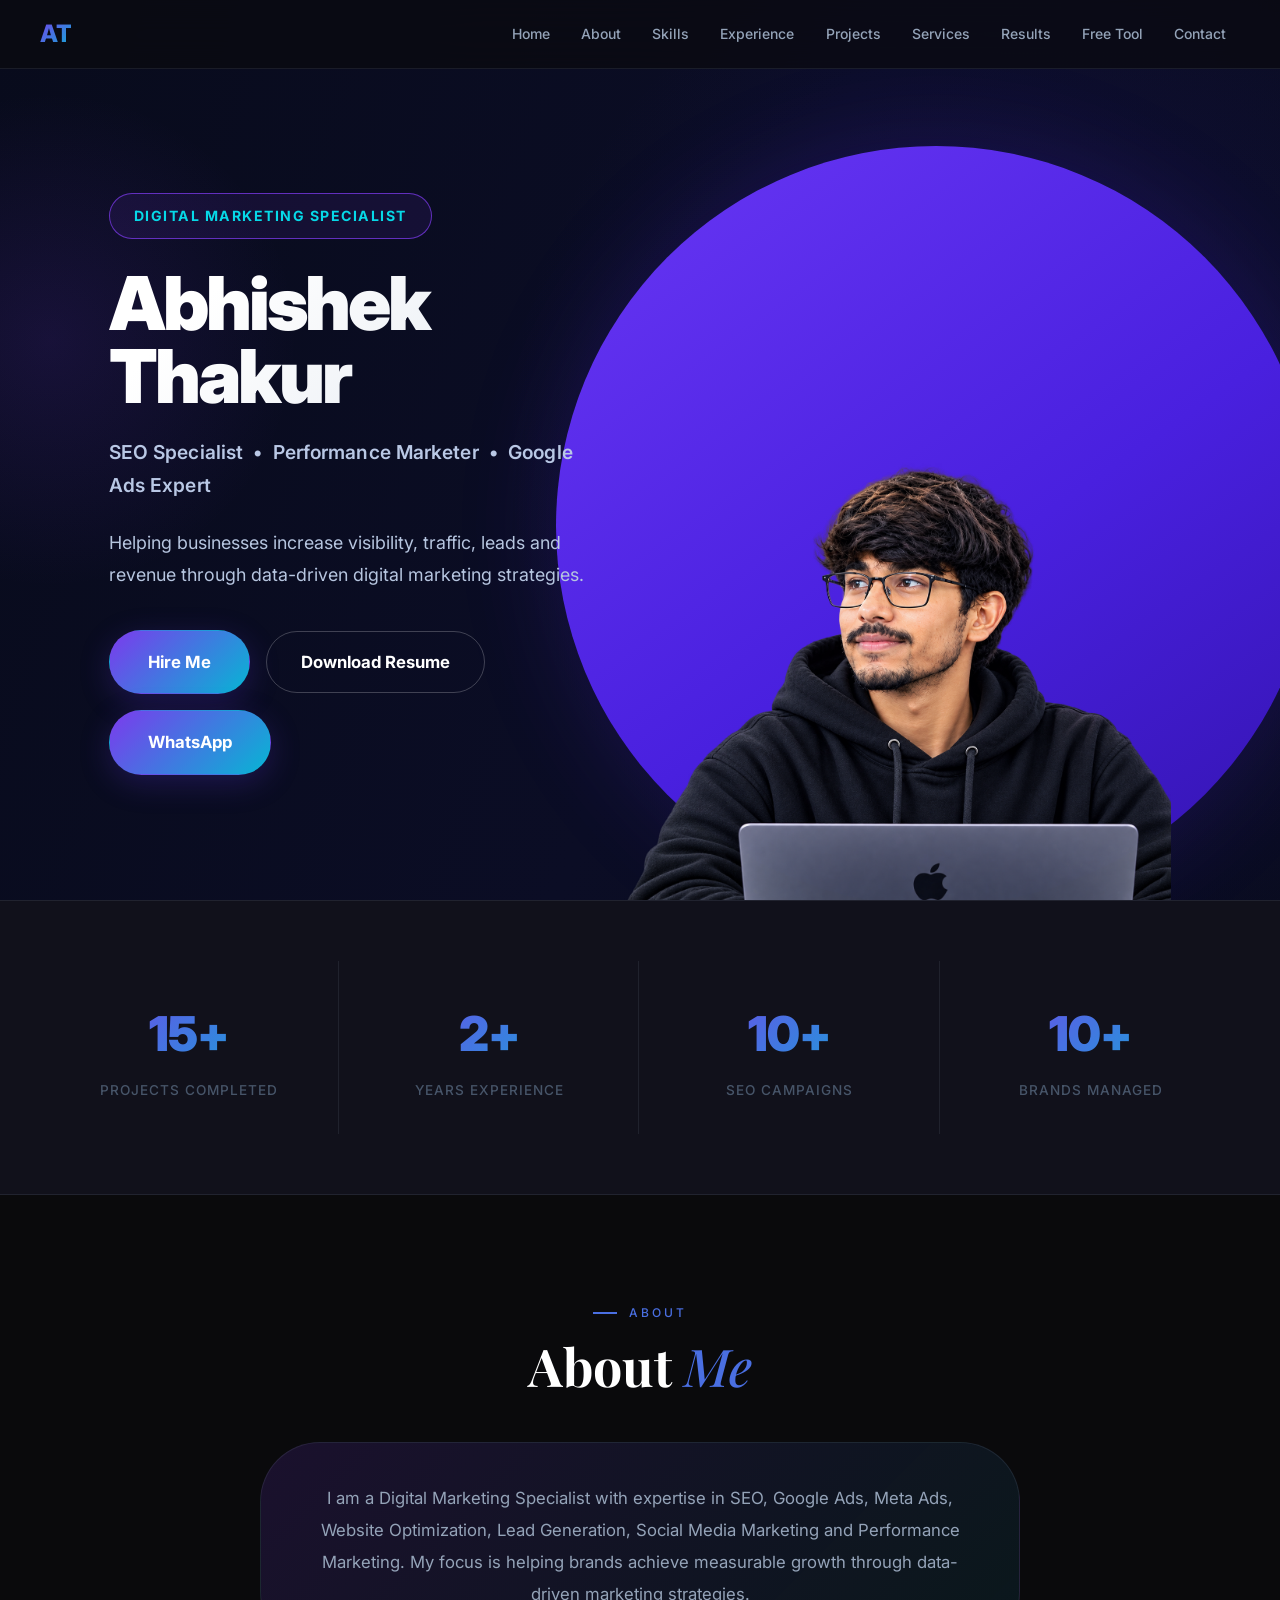
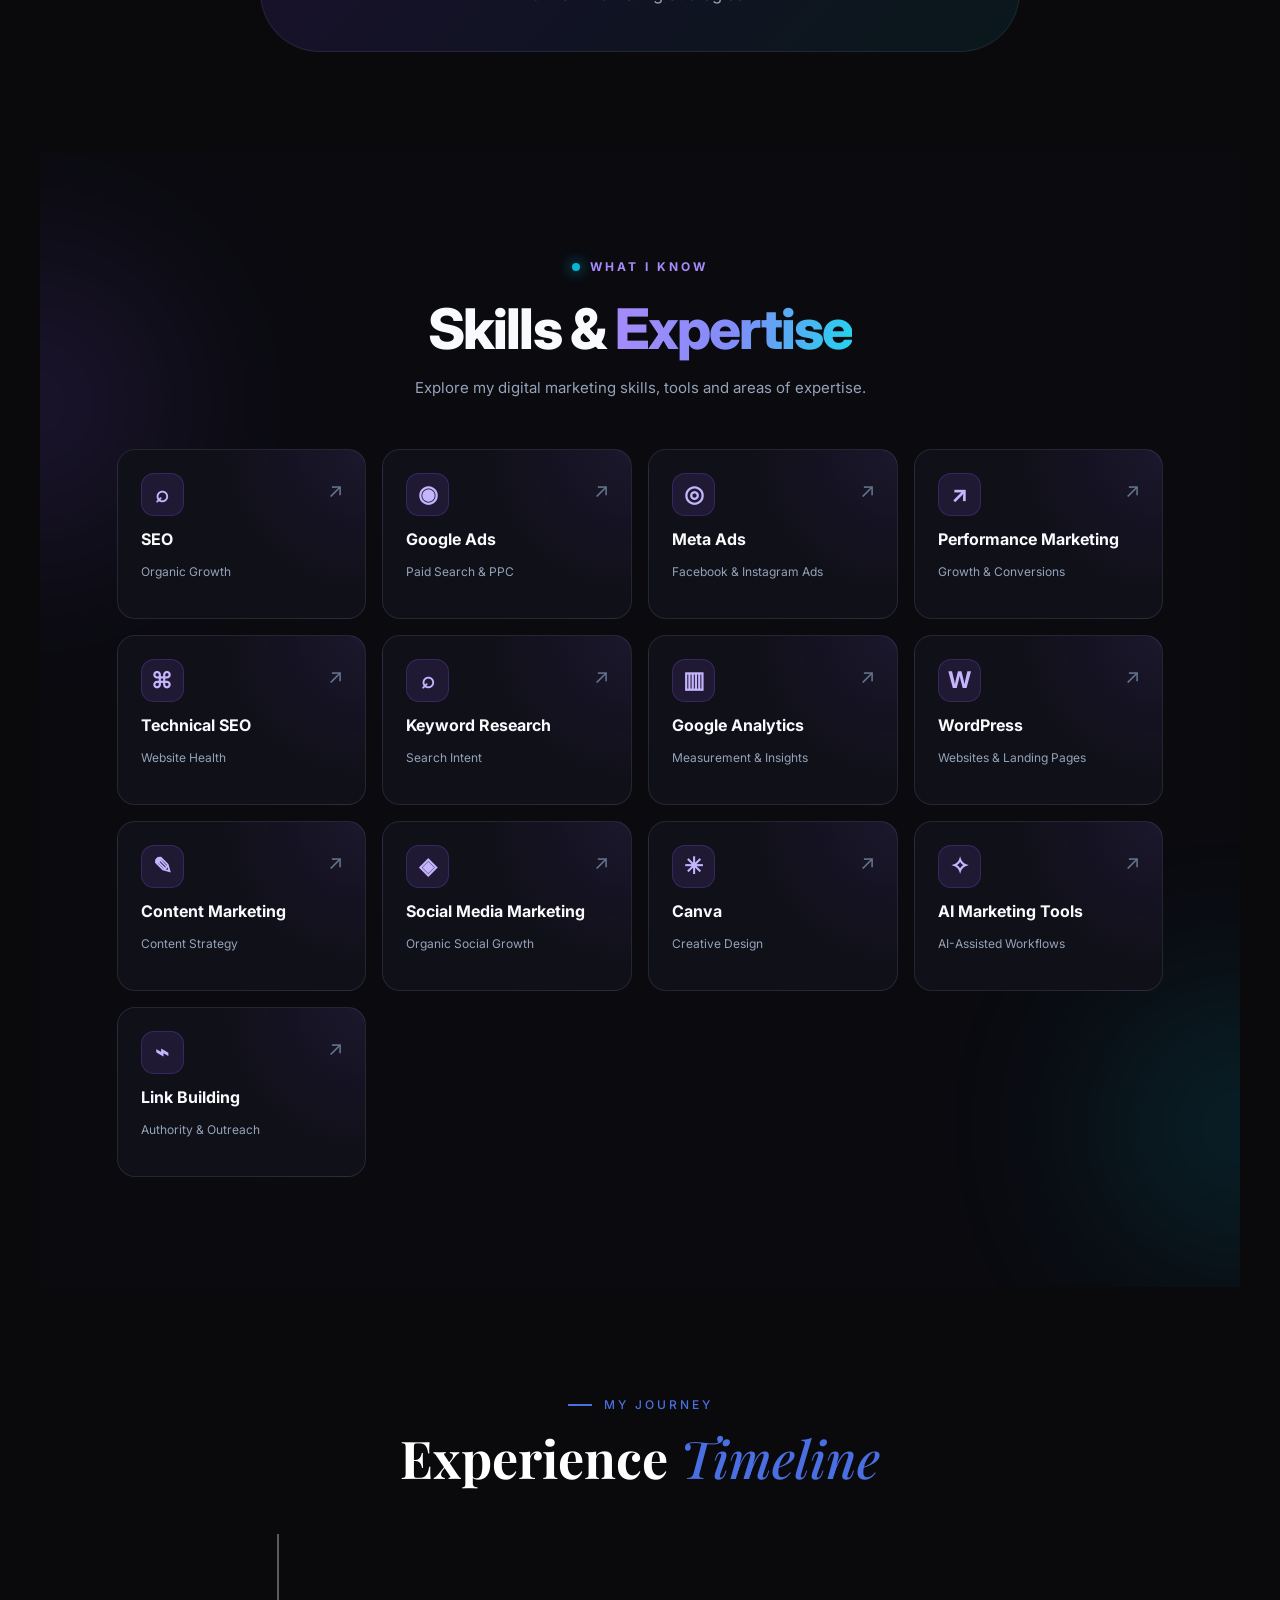
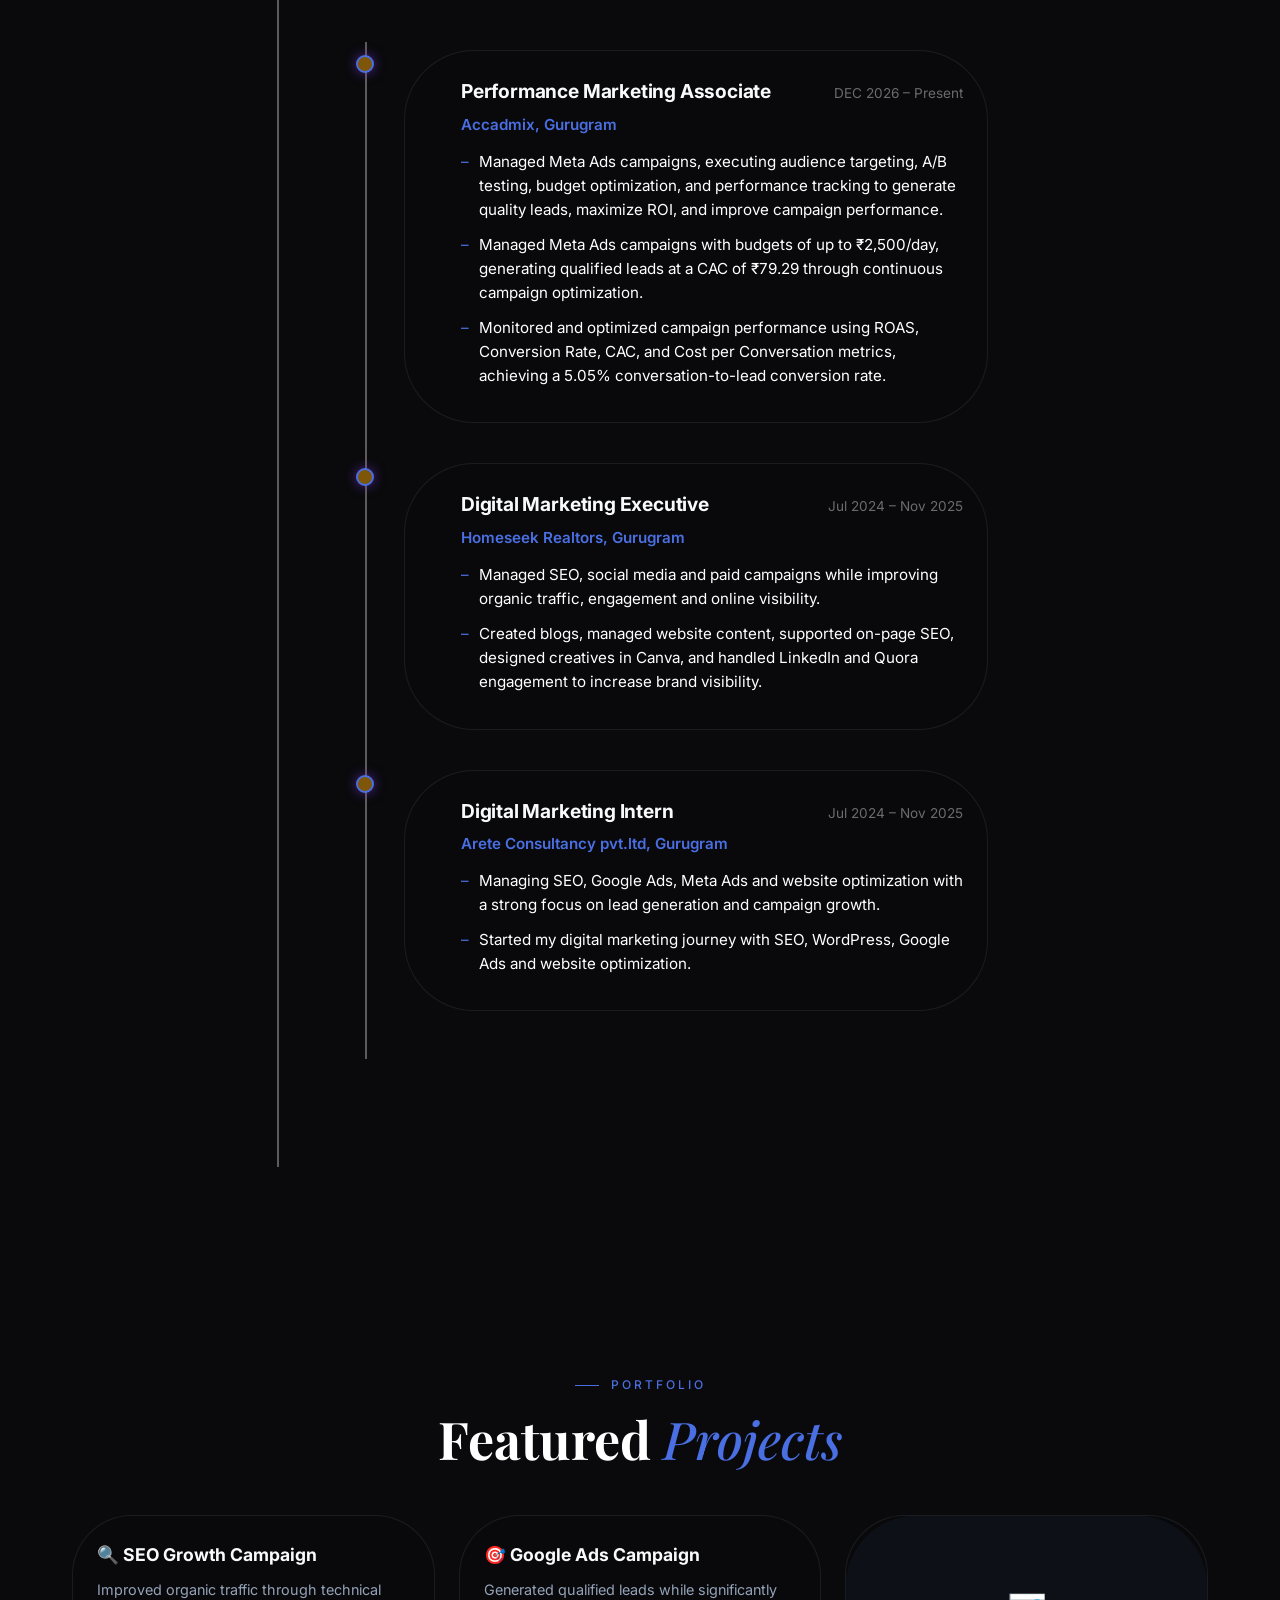
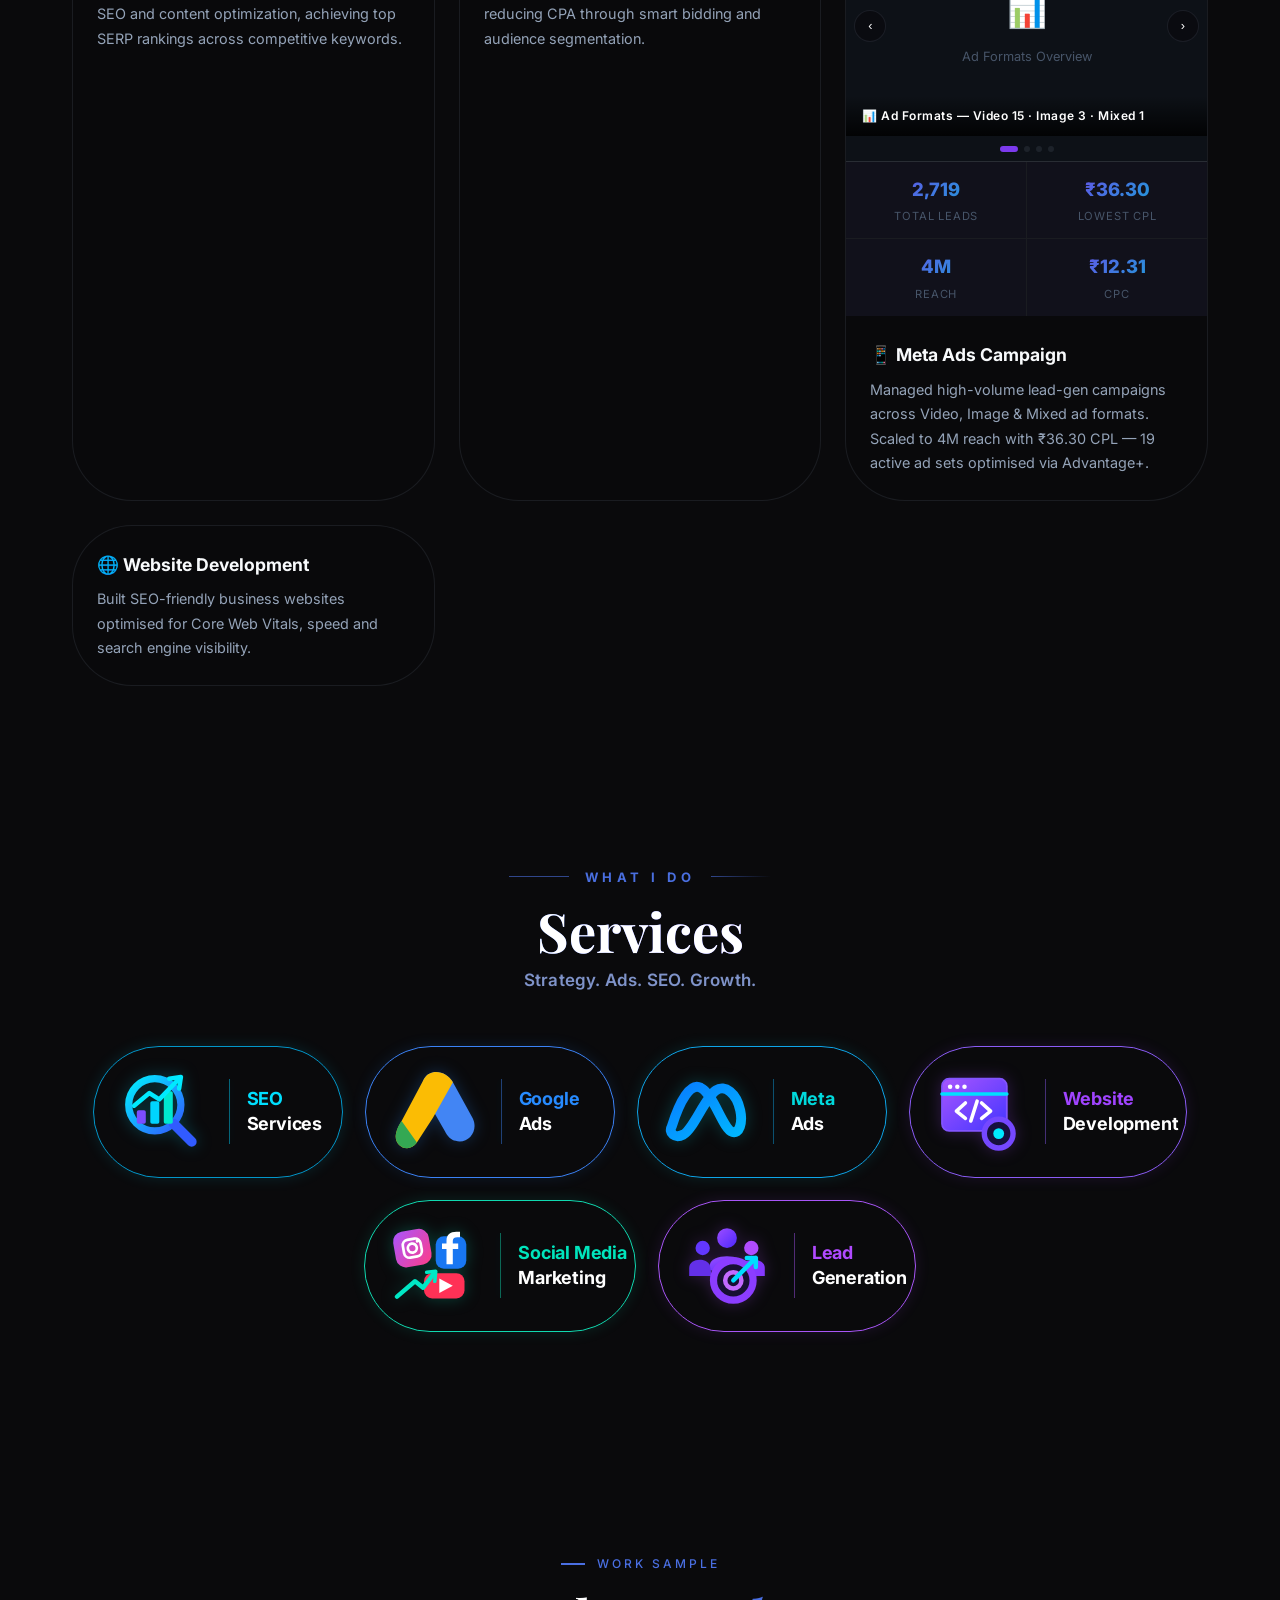
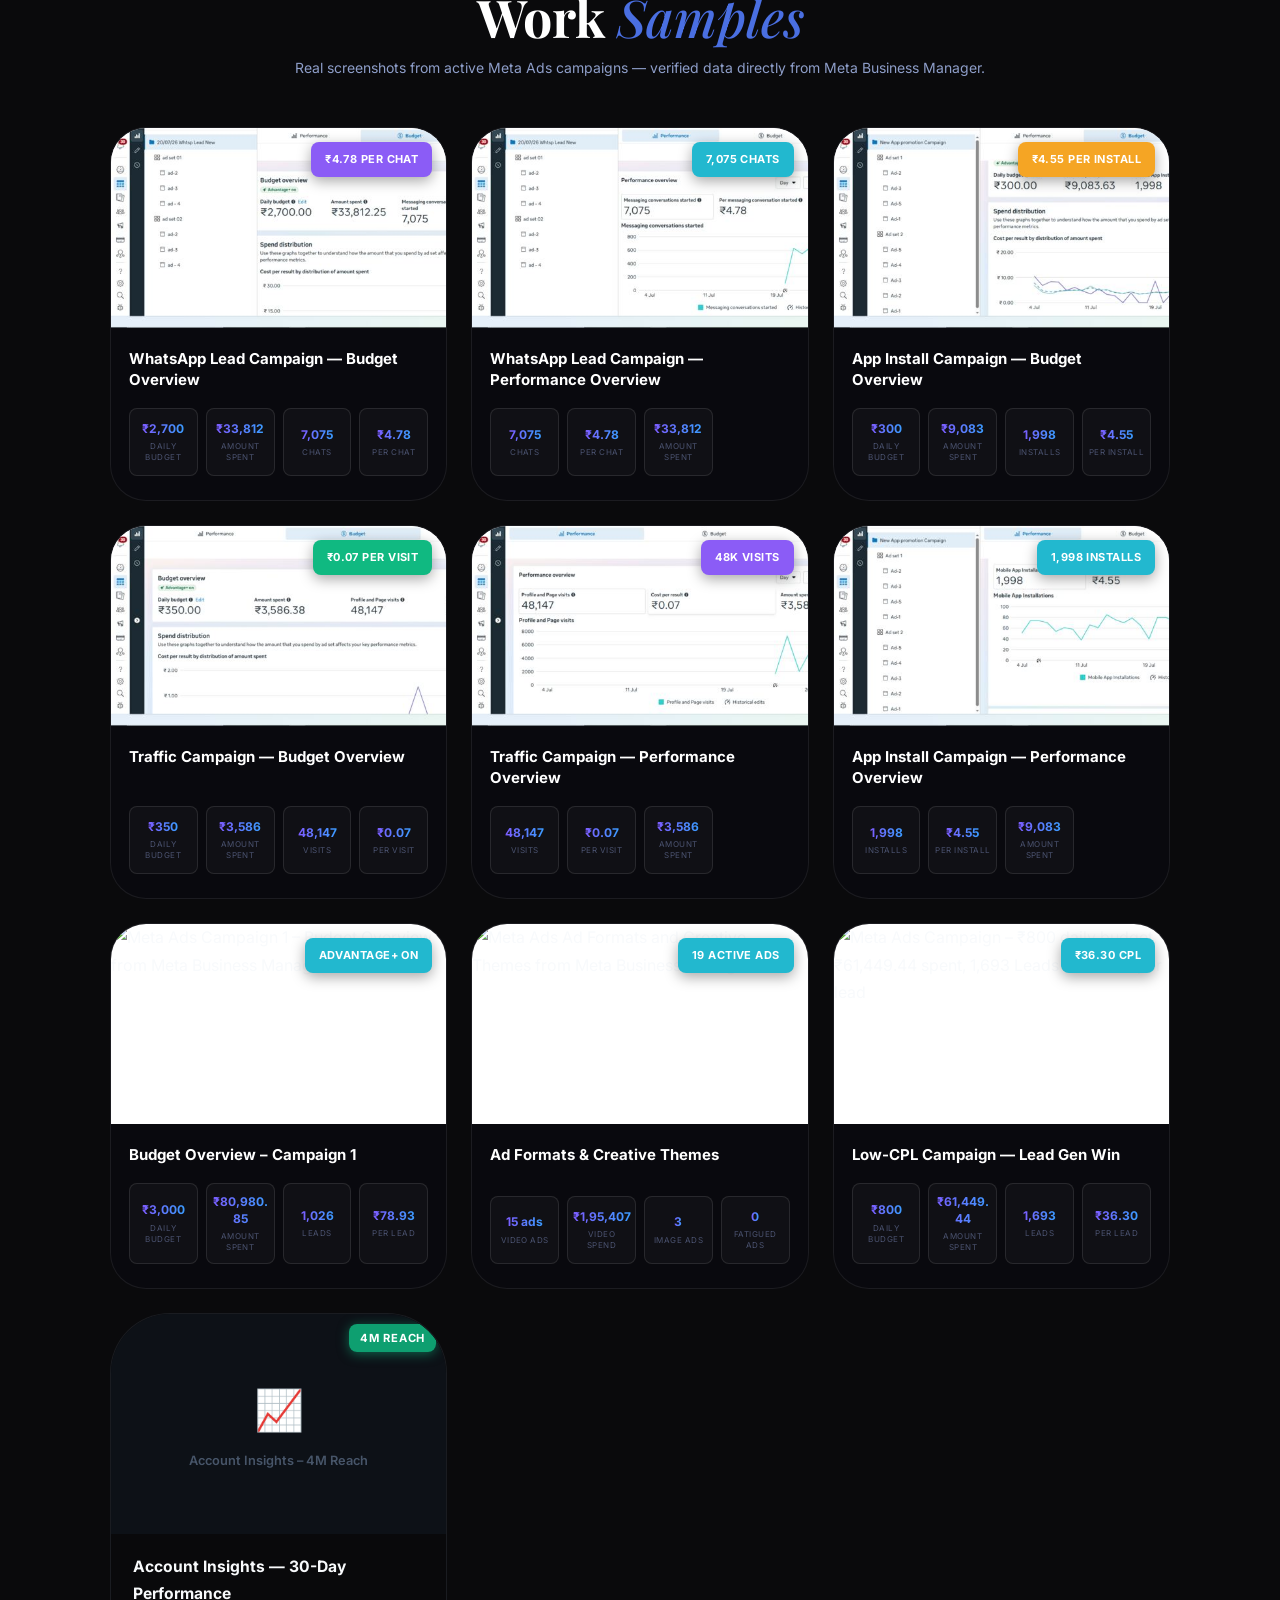
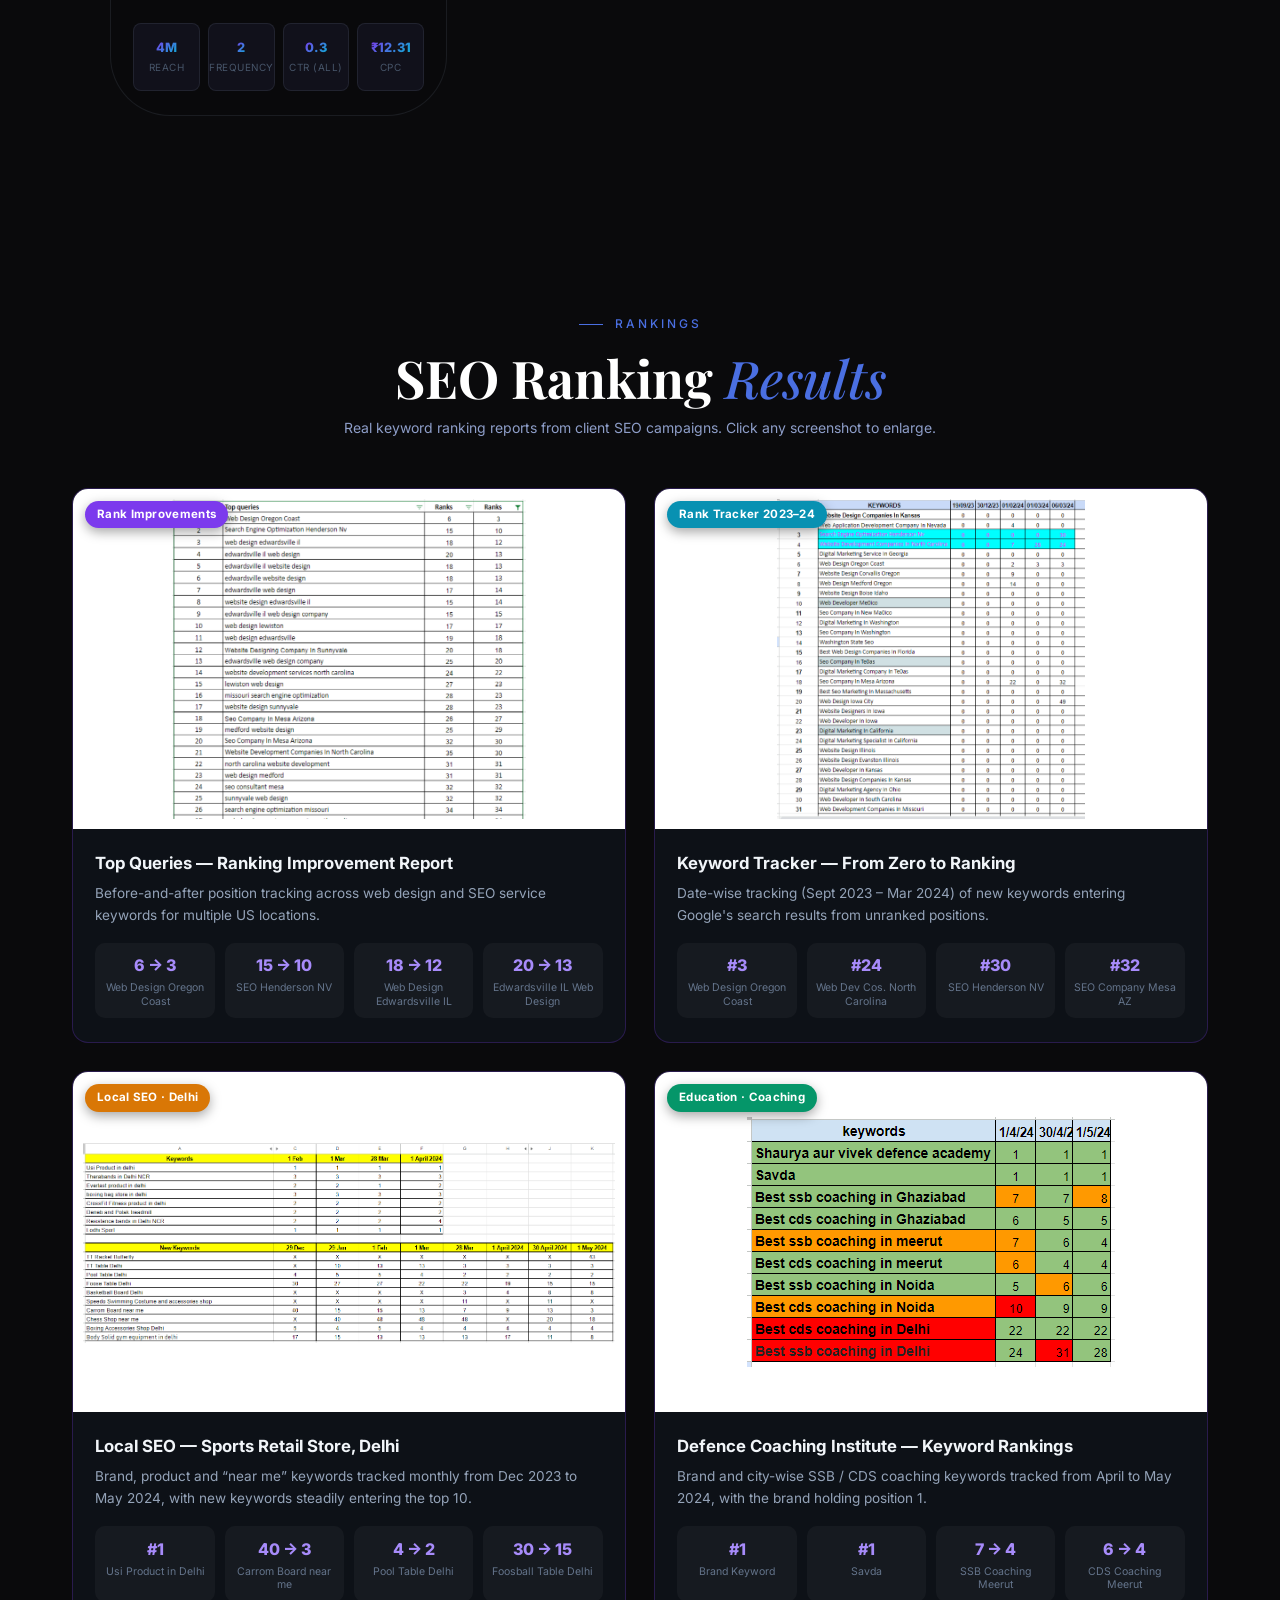
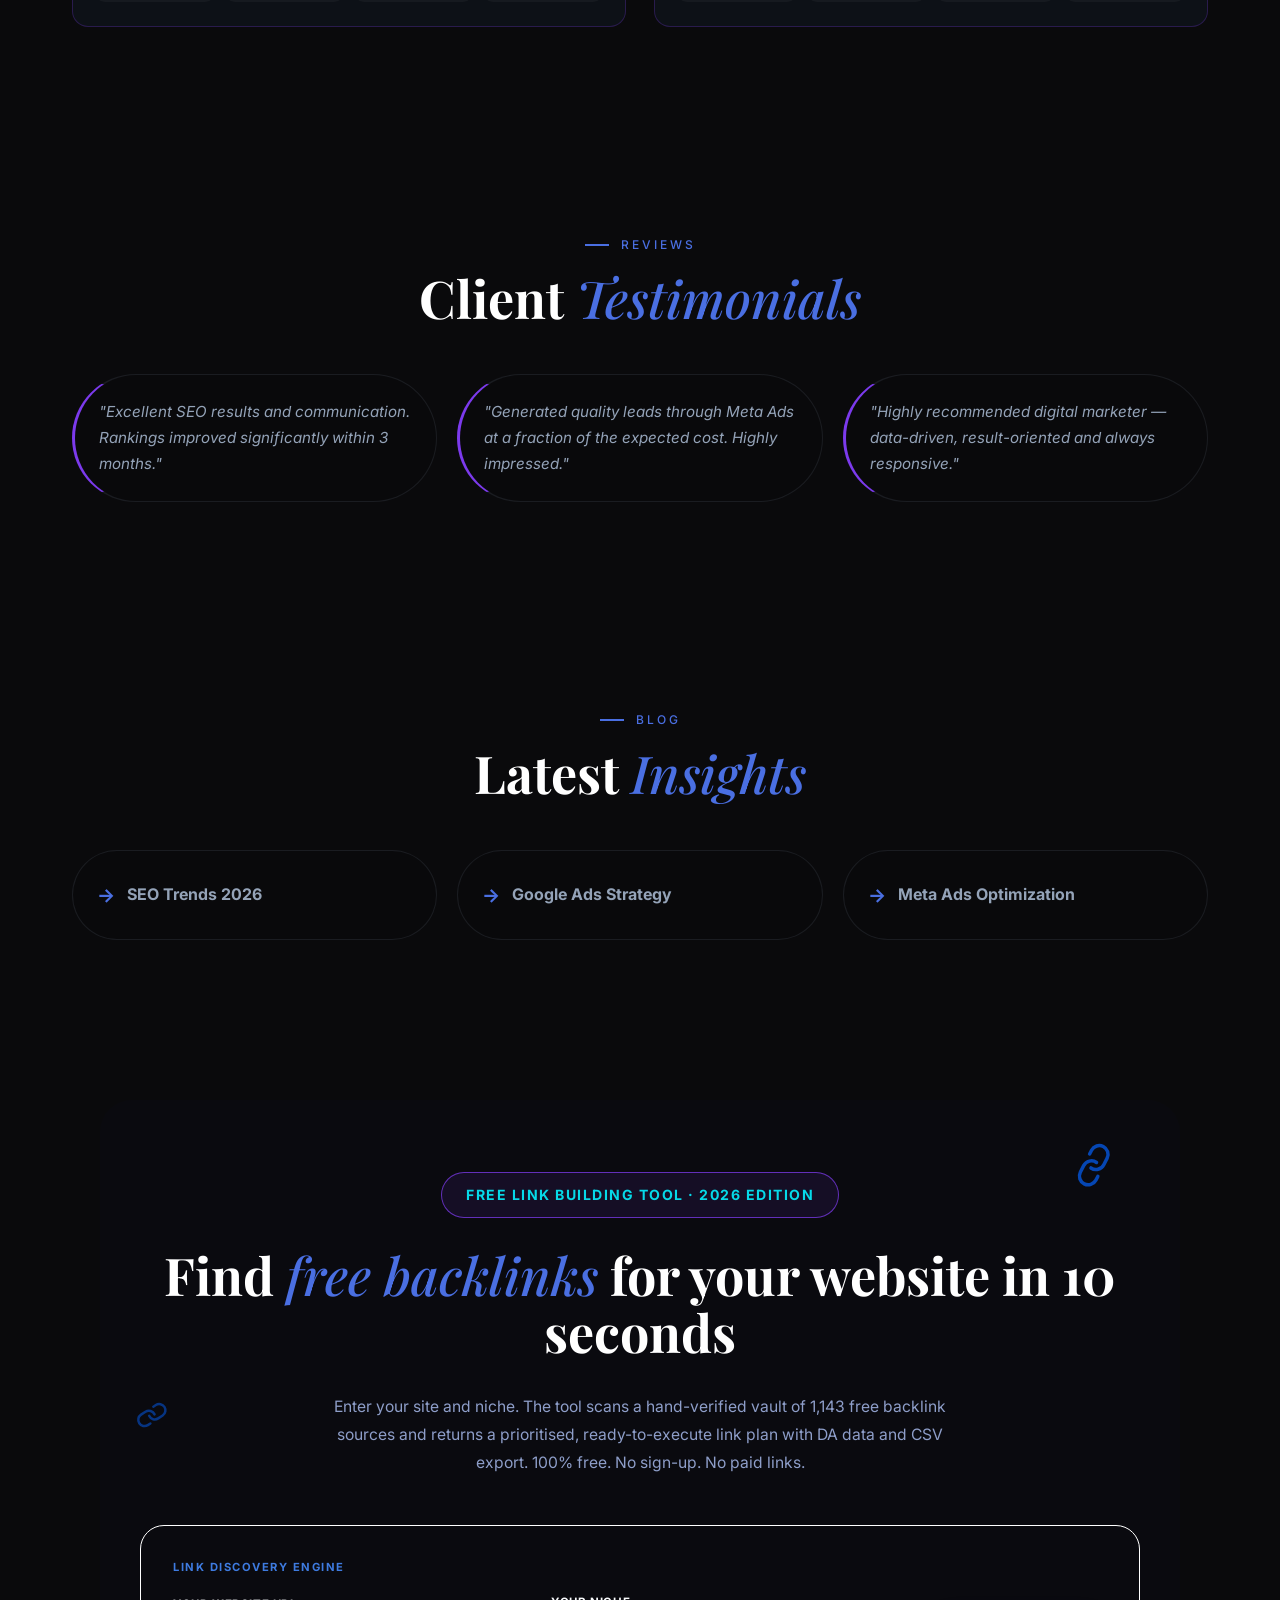
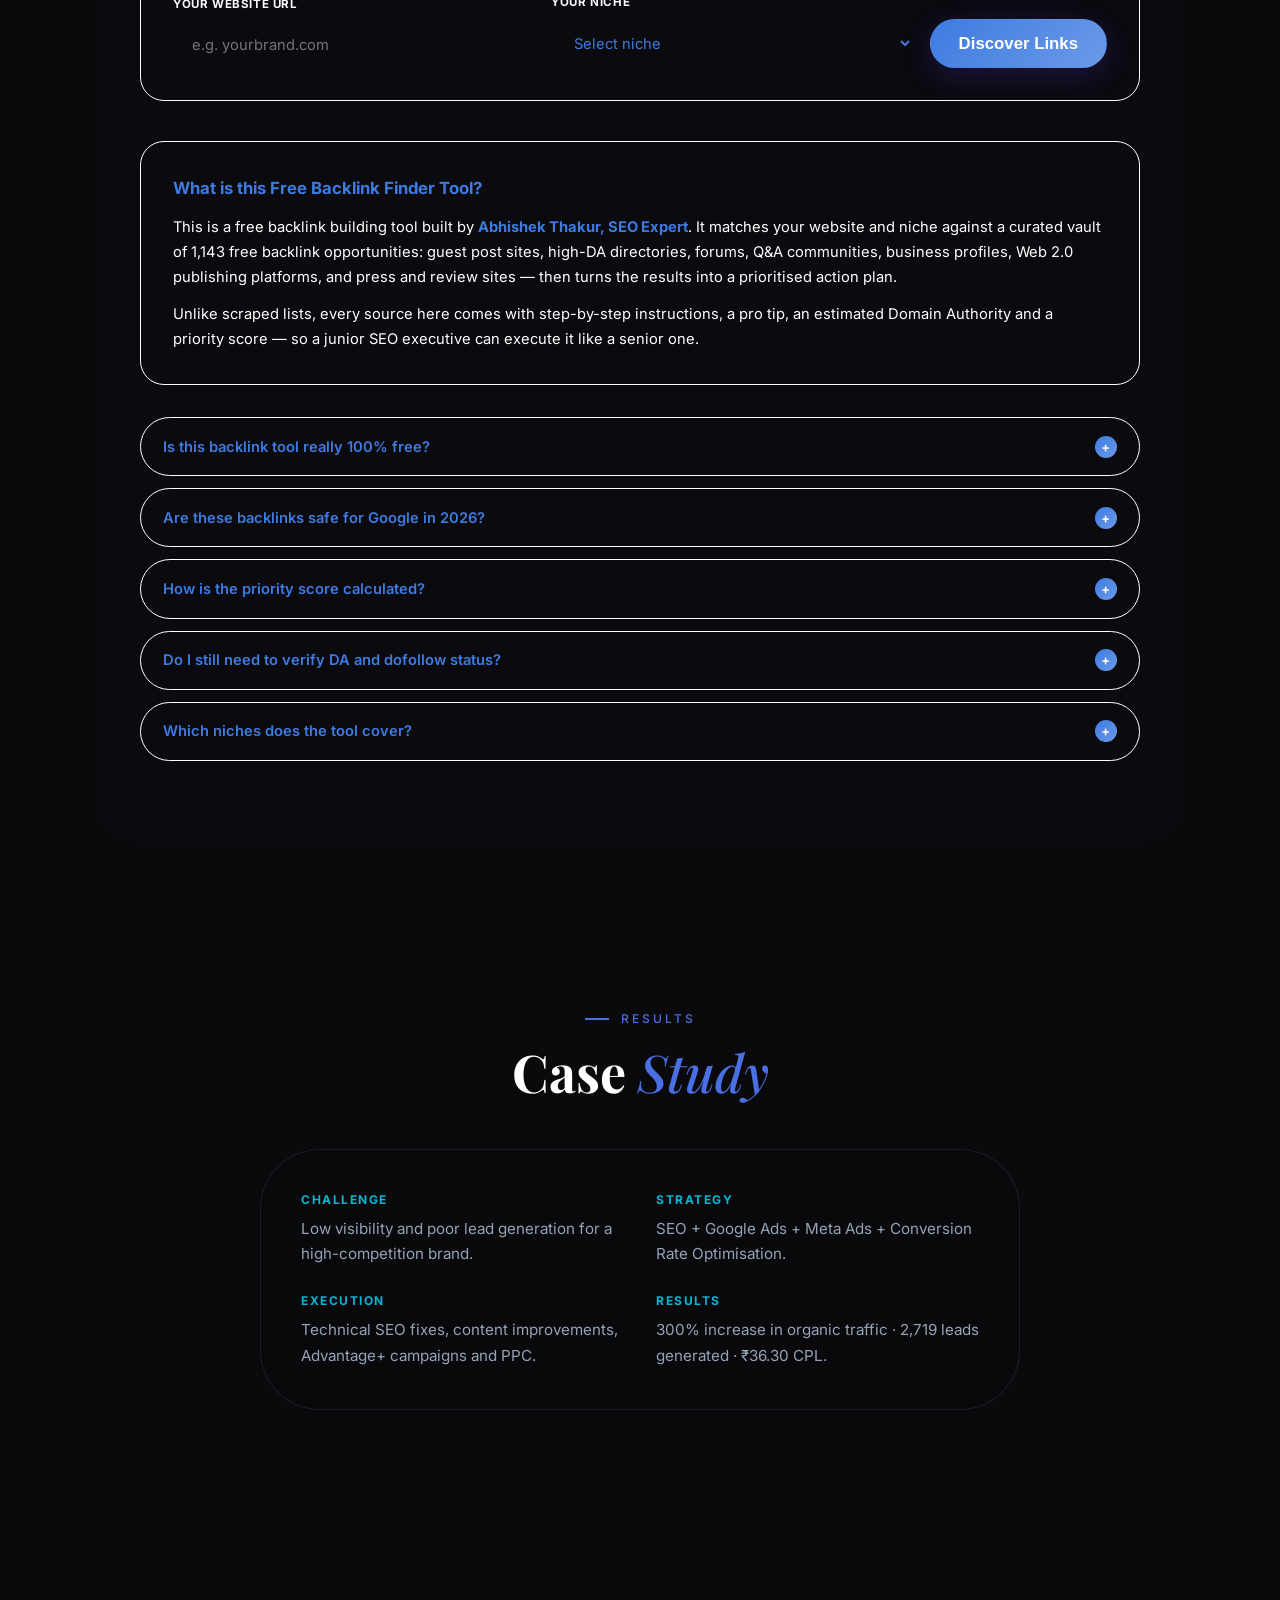
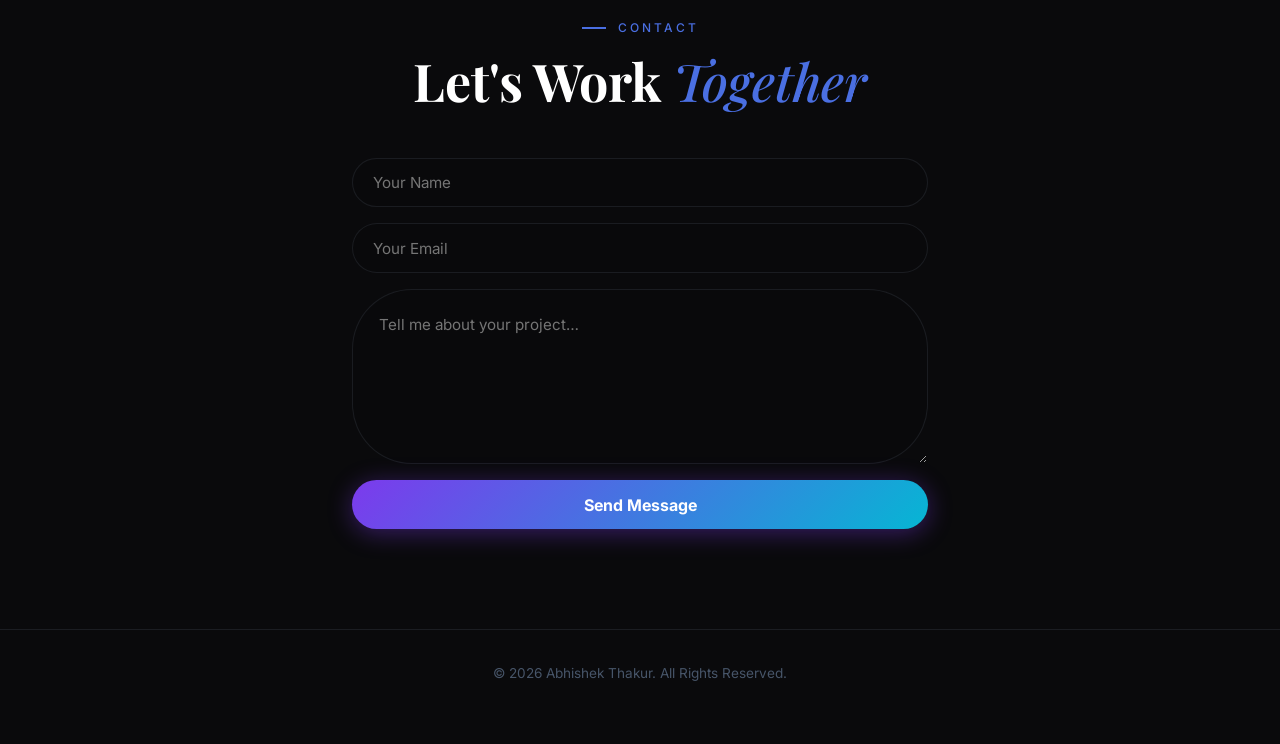
==== commit 33102821: "Update index.html" ====
--- a/index.html
+++ b/index.html
@@ -747,7 +747,7 @@
 
         <article class="wsd-card">
           <div class="wsd-thumb">
-            <img src="C:\Users\91885\Downloads\download (2).jpg" alt="WhatsApp Lead Campaign Budget Overview" loading="lazy">
+            <img src="download (2).jpg" alt="WhatsApp Lead Campaign Budget Overview" loading="lazy">
             <span class="wsd-badge wsd-purple">₹4.78 Per Chat</span>
           </div>
           <div class="wsd-body">
@@ -763,7 +763,7 @@
 
         <article class="wsd-card">
           <div class="wsd-thumb">
-            <img src="C:\Users\91885\Downloads\download (3).jpg" alt="WhatsApp Lead Campaign Performance Overview" loading="lazy">
+            <img src="download (3).jpg" alt="WhatsApp Lead Campaign Performance Overview" loading="lazy">
             <span class="wsd-badge wsd-cyan">7,075 Chats</span>
           </div>
           <div class="wsd-body">
@@ -778,7 +778,7 @@
 
         <article class="wsd-card">
           <div class="wsd-thumb">
-            <img src="C:\Users\91885\Downloads\download (4).jpg" alt="App Install Campaign Budget Overview" loading="lazy">
+            <img src="download (4).jpg" alt="App Install Campaign Budget Overview" loading="lazy">
             <span class="wsd-badge wsd-orange">₹4.55 Per Install</span>
           </div>
           <div class="wsd-body">
@@ -794,7 +794,7 @@
 
         <article class="wsd-card">
           <div class="wsd-thumb">
-            <img src="C:\Users\91885\Downloads\download (5).jpg" alt="Traffic Campaign Budget Overview" loading="lazy">
+            <img src="download (5).jpg" alt="Traffic Campaign Budget Overview" loading="lazy">
             <span class="wsd-badge wsd-green">₹0.07 Per Visit</span>
           </div>
           <div class="wsd-body">
@@ -810,7 +810,7 @@
 
         <article class="wsd-card">
           <div class="wsd-thumb">
-            <img src="C:\Users\91885\Downloads\download (6).jpg" alt="Traffic Campaign Performance Overview" loading="lazy">
+            <img src="download (6).jpg" alt="Traffic Campaign Performance Overview" loading="lazy">
             <span class="wsd-badge wsd-purple">48K Visits</span>
           </div>
           <div class="wsd-body">
@@ -825,7 +825,7 @@
 
         <article class="wsd-card">
           <div class="wsd-thumb">
-            <img src="C:\Users\91885\Downloads\download (7).jpg" alt="App Install Campaign Performance Overview" loading="lazy">
+            <img src="download (7).jpg" alt="App Install Campaign Performance Overview" loading="lazy">
             <span class="wsd-badge wsd-cyan">1,998 Installs</span>
           </div>
           <div class="wsd-body">
@@ -920,7 +920,7 @@
 
       <div class="seo-card reveal">
         <div class="seo-img-wrap" data-zoom>
-          <img src="C:\Users\91885\Downloads\seo_1.png" alt="SEO top queries report showing keyword rank improvements, e.g. Web Design Oregon Coast from 6 to 3 and Search Engine Optimization Henderson NV from 15 to 10" loading="lazy">
+          <img src="seo_1.png" alt="SEO top queries report showing keyword rank improvements, e.g. Web Design Oregon Coast from 6 to 3 and Search Engine Optimization Henderson NV from 15 to 10" loading="lazy">
           <span class="seo-badge violet">Rank Improvements</span>
         </div>
         <div class="seo-info">
@@ -937,7 +937,7 @@
 
       <div class="seo-card reveal">
         <div class="seo-img-wrap" data-zoom>
-          <img src="C:\Users\91885\Downloads\seo_2.png" alt="Keyword rank tracker from Sept 2023 to March 2024 showing new rankings for Oregon Coast, North Carolina, Mesa Arizona and Henderson NV keywords" loading="lazy">
+          <img src="seo_2.png" alt="Keyword rank tracker from Sept 2023 to March 2024 showing new rankings for Oregon Coast, North Carolina, Mesa Arizona and Henderson NV keywords" loading="lazy">
           <span class="seo-badge cyan">Rank Tracker 2023–24</span>
         </div>
         <div class="seo-info">
@@ -954,7 +954,7 @@
 
       <div class="seo-card reveal">
         <div class="seo-img-wrap" data-zoom>
-          <img src="C:\Users\91885\Downloads\seo_3.png" alt="Local SEO rankings for a Delhi sports store: Usi product in Delhi #1, Carrom Board near me improved from 40 to 3, Pool Table Delhi from 4 to 2" loading="lazy">
+          <img src="seo_3.png" alt="Local SEO rankings for a Delhi sports store: Usi product in Delhi #1, Carrom Board near me improved from 40 to 3, Pool Table Delhi from 4 to 2" loading="lazy">
           <span class="seo-badge amber">Local SEO · Delhi</span>
         </div>
         <div class="seo-info">
@@ -971,7 +971,7 @@
 
       <div class="seo-card reveal">
         <div class="seo-img-wrap" data-zoom>
-          <img src="C:\Users\91885\Downloads\seo_4.png" alt="Coaching institute keyword rankings: brand keywords at position 1, SSB and CDS coaching in Meerut and Ghaziabad in the top 10" loading="lazy">
+          <img src="seo_4.png" alt="Coaching institute keyword rankings: brand keywords at position 1, SSB and CDS coaching in Meerut and Ghaziabad in the top 10" loading="lazy">
           <span class="seo-badge green">Education · Coaching</span>
         </div>
         <div class="seo-info">
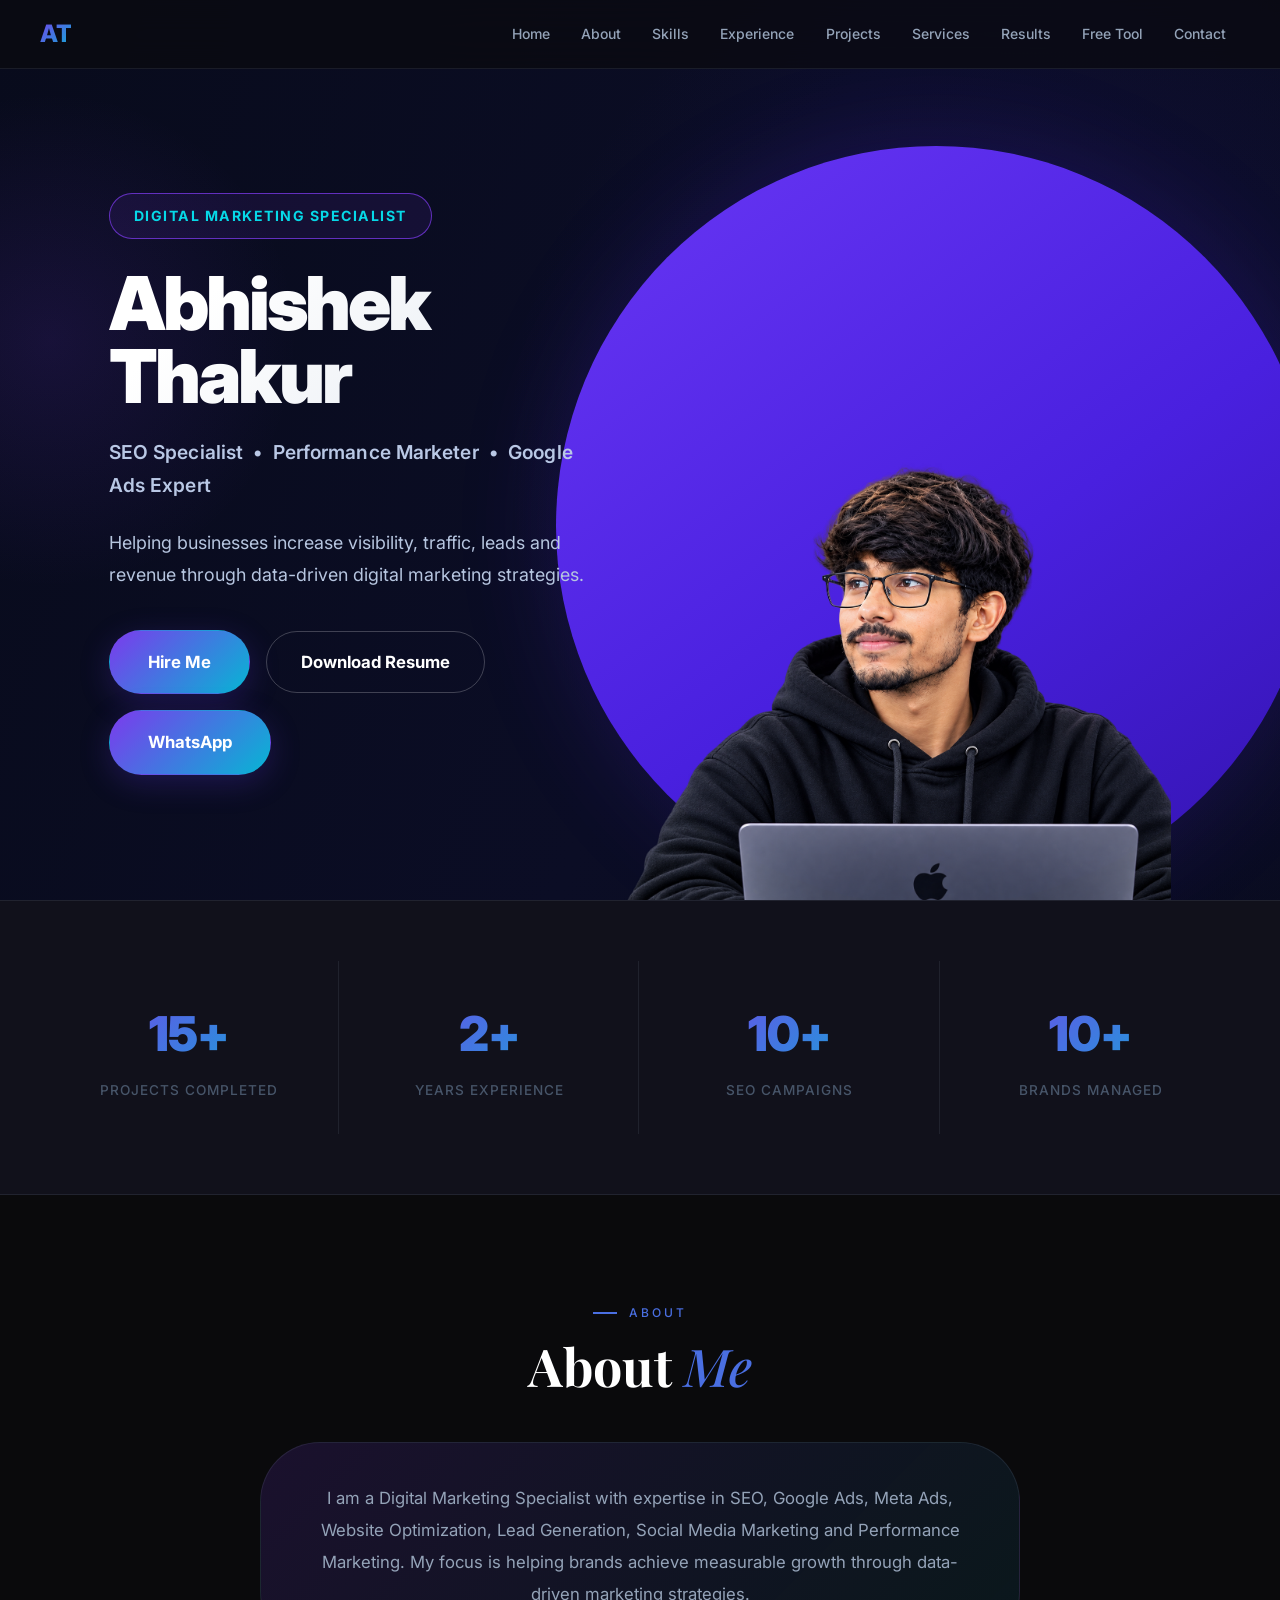
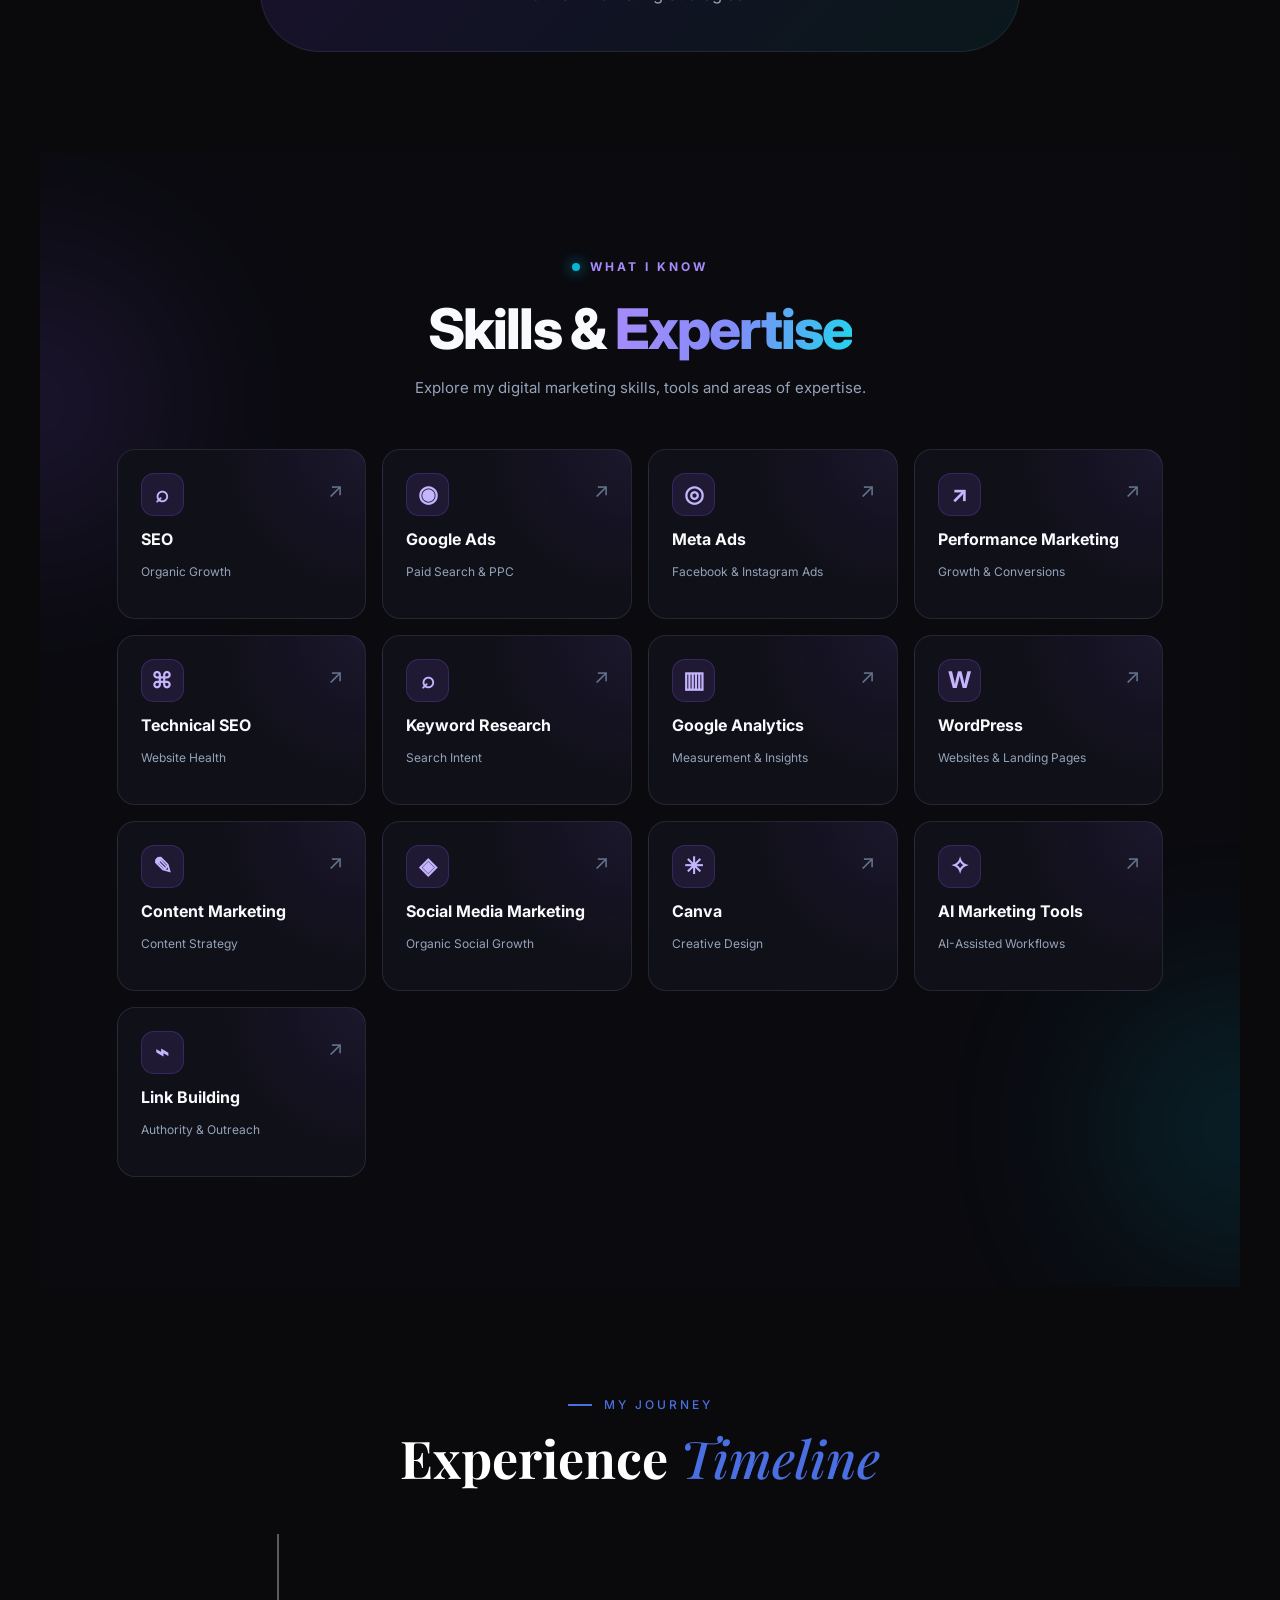
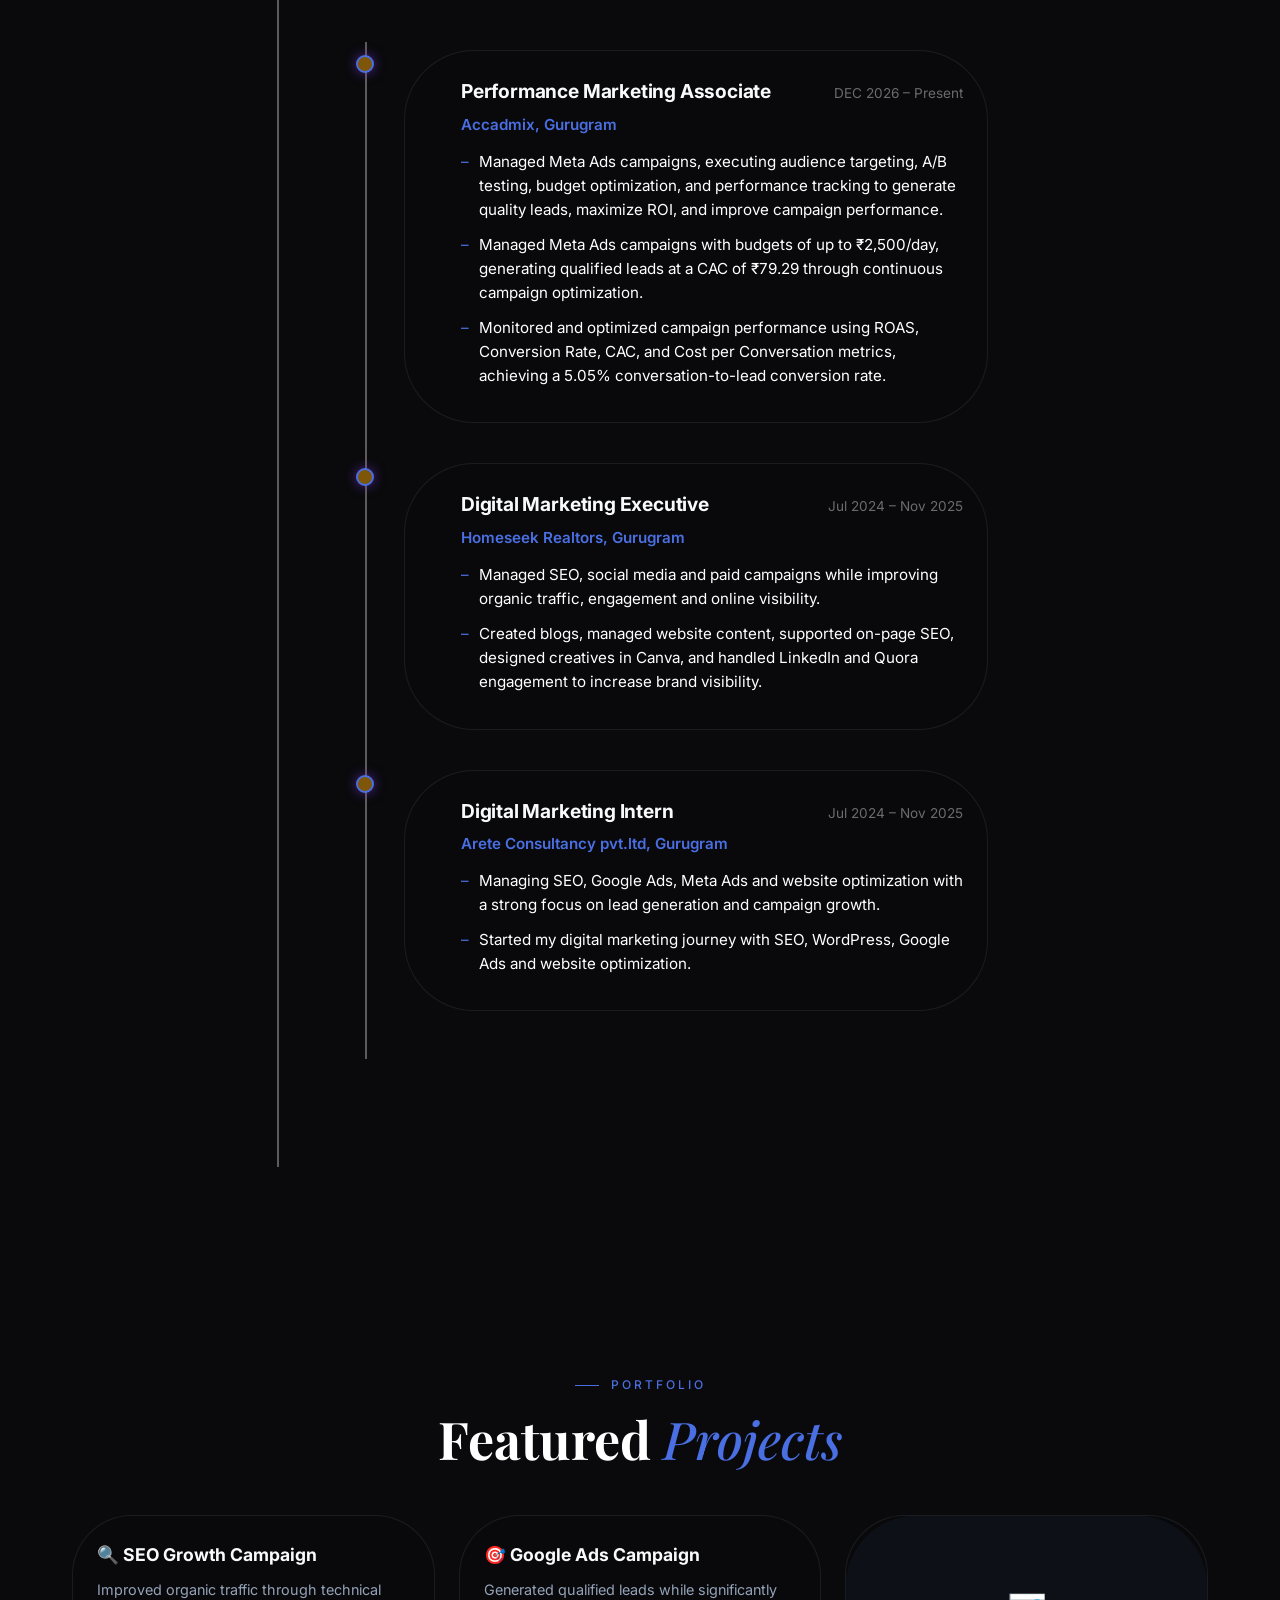
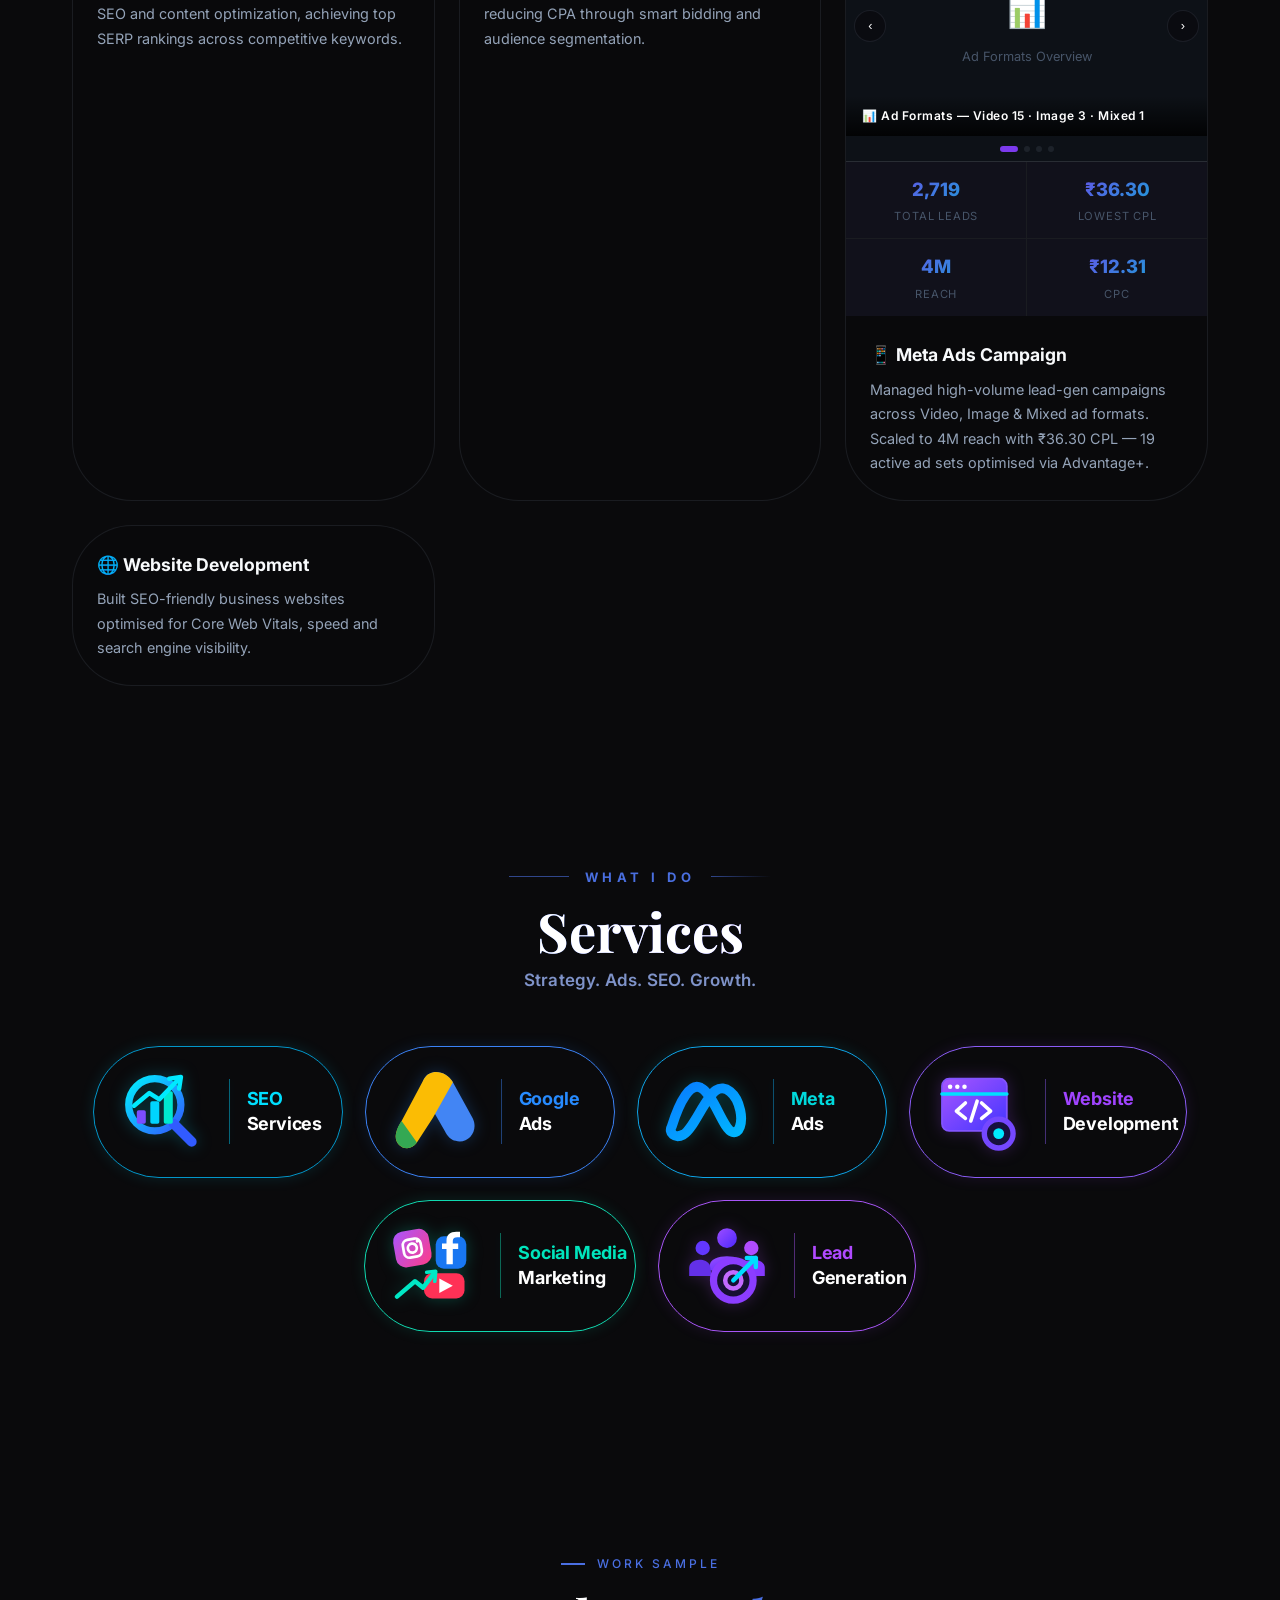
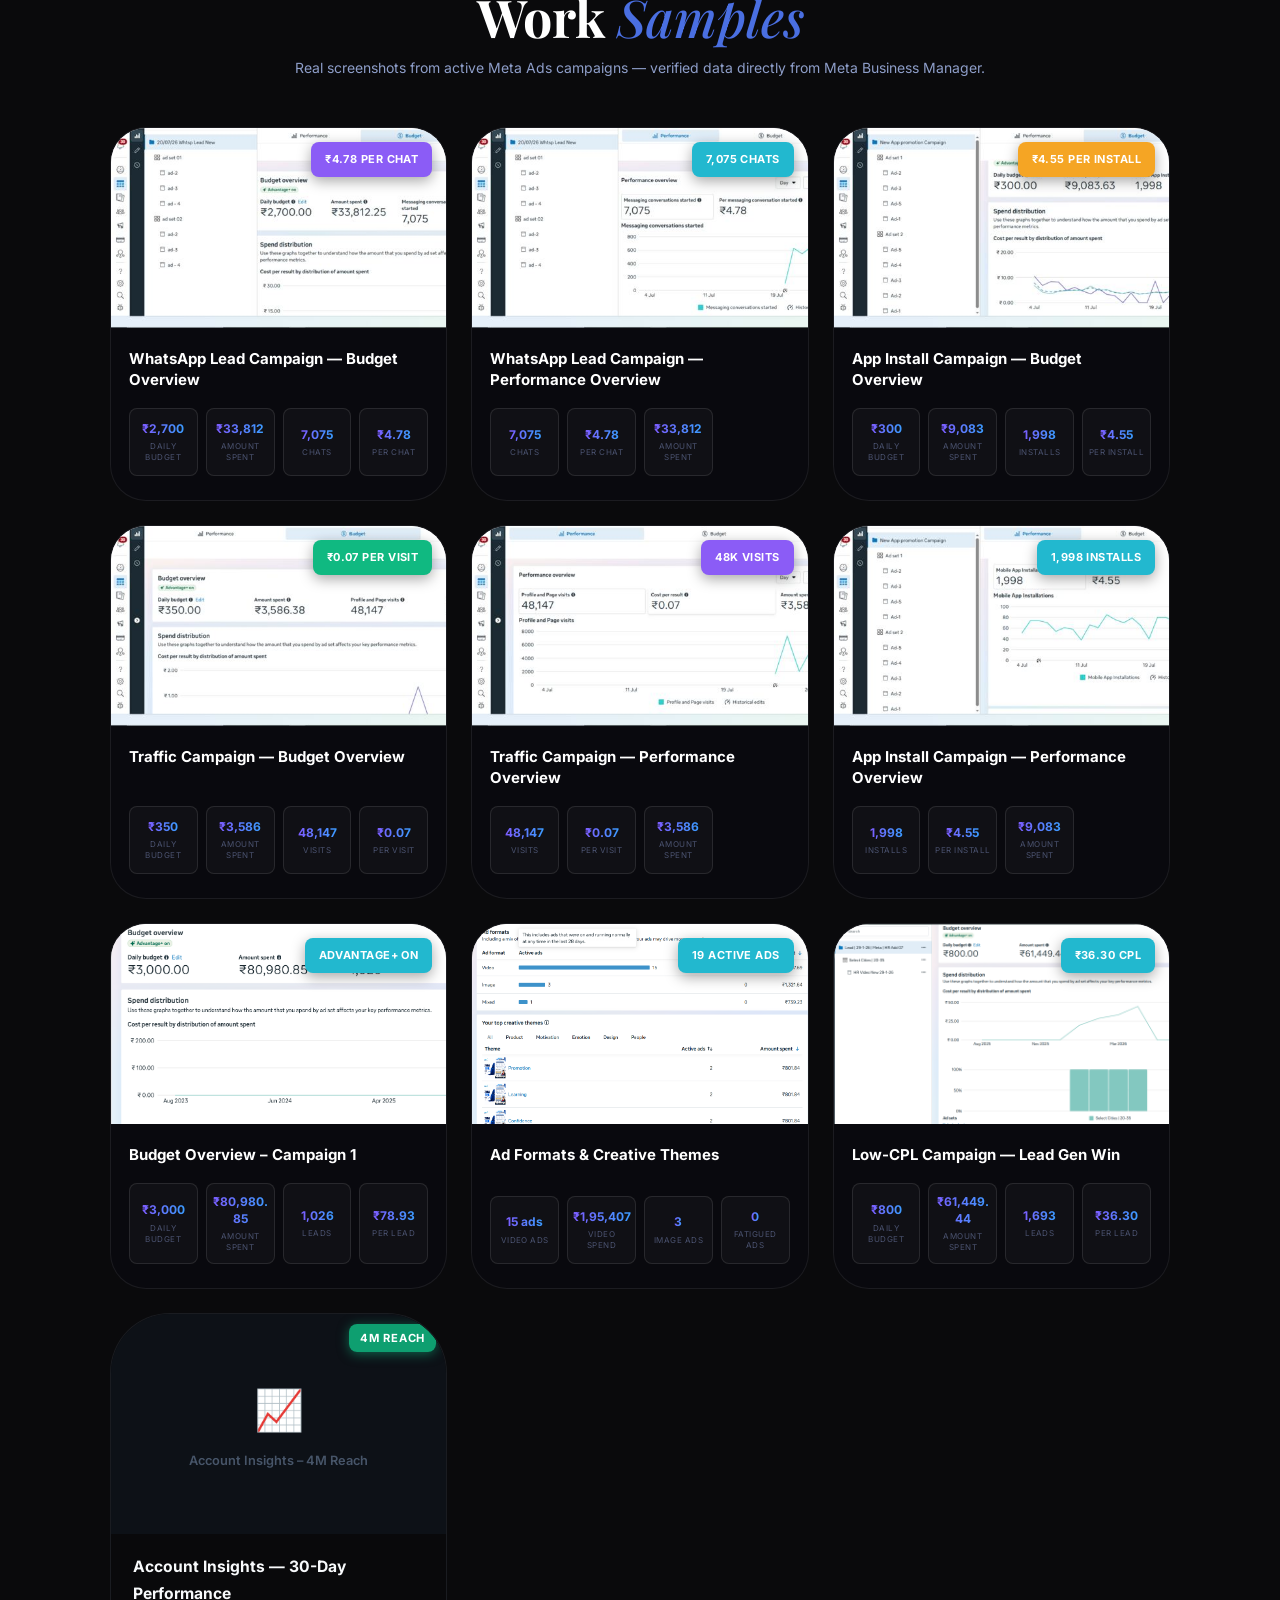
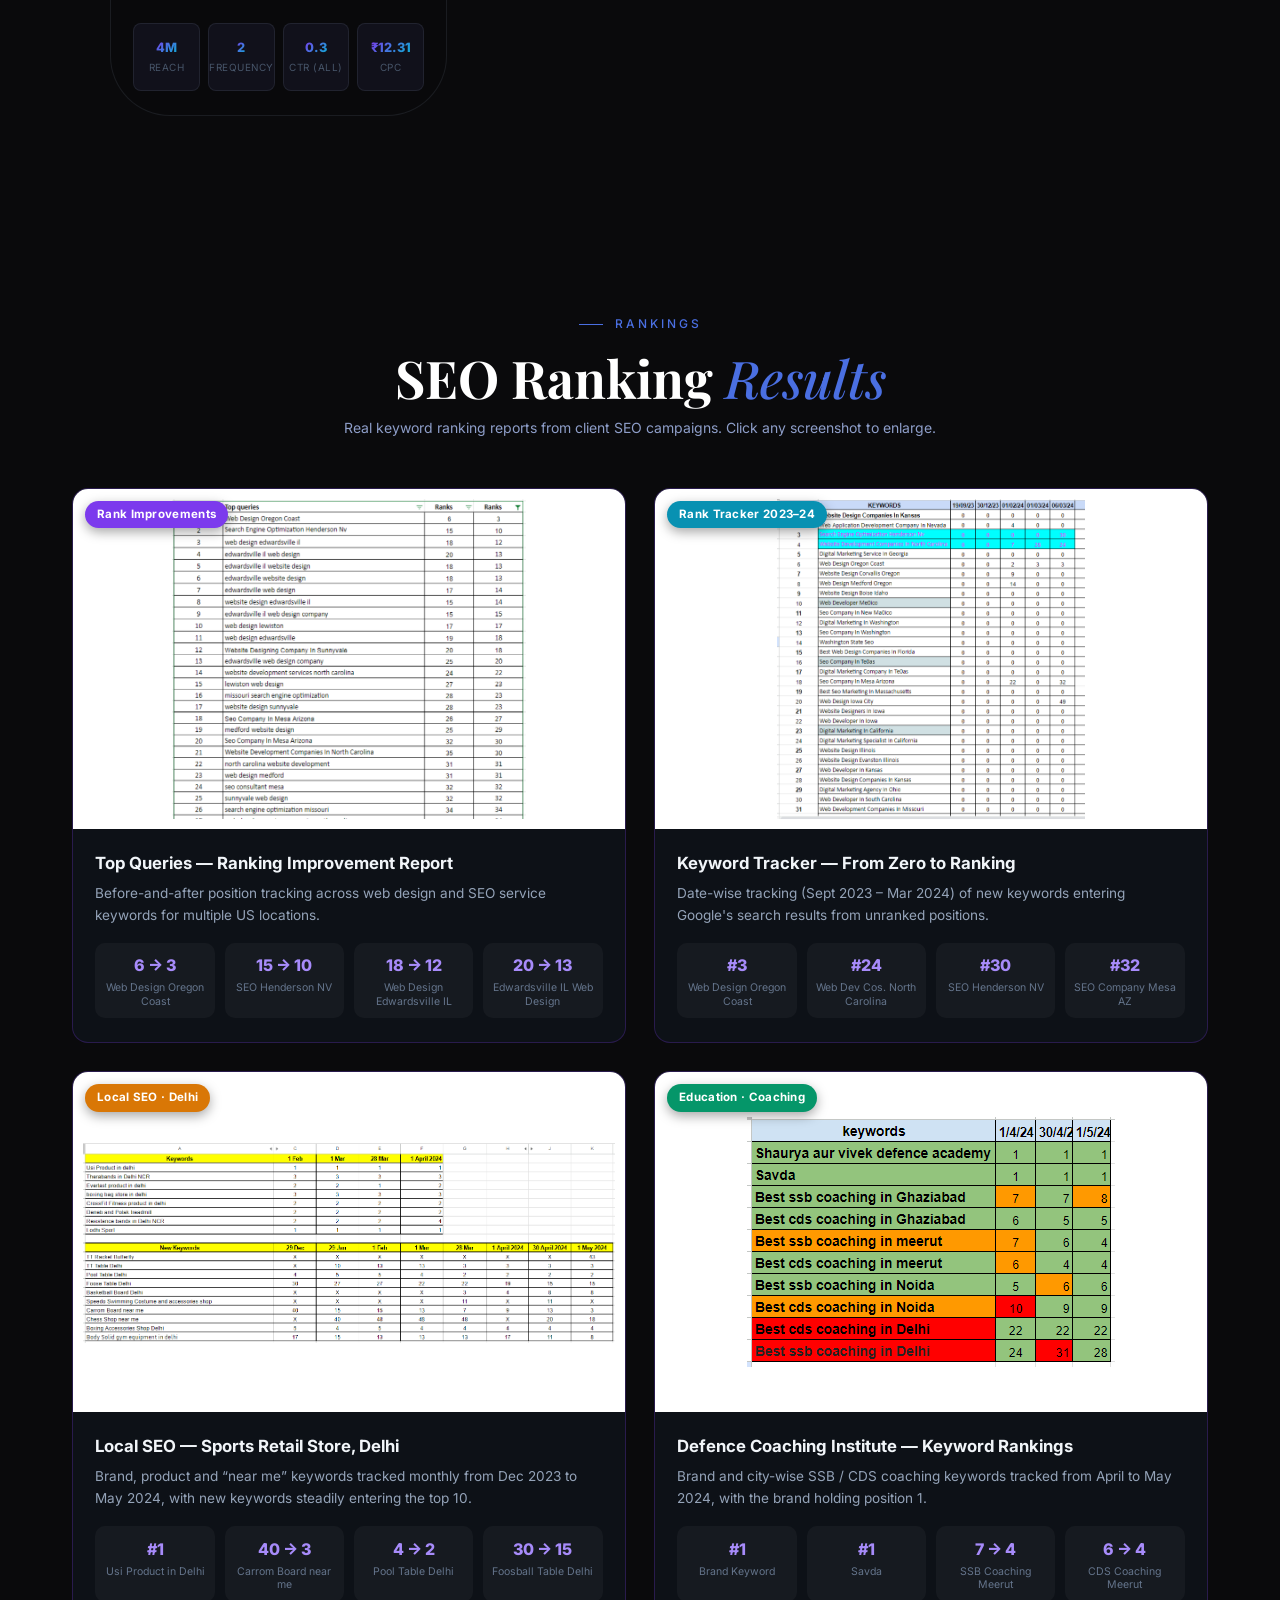
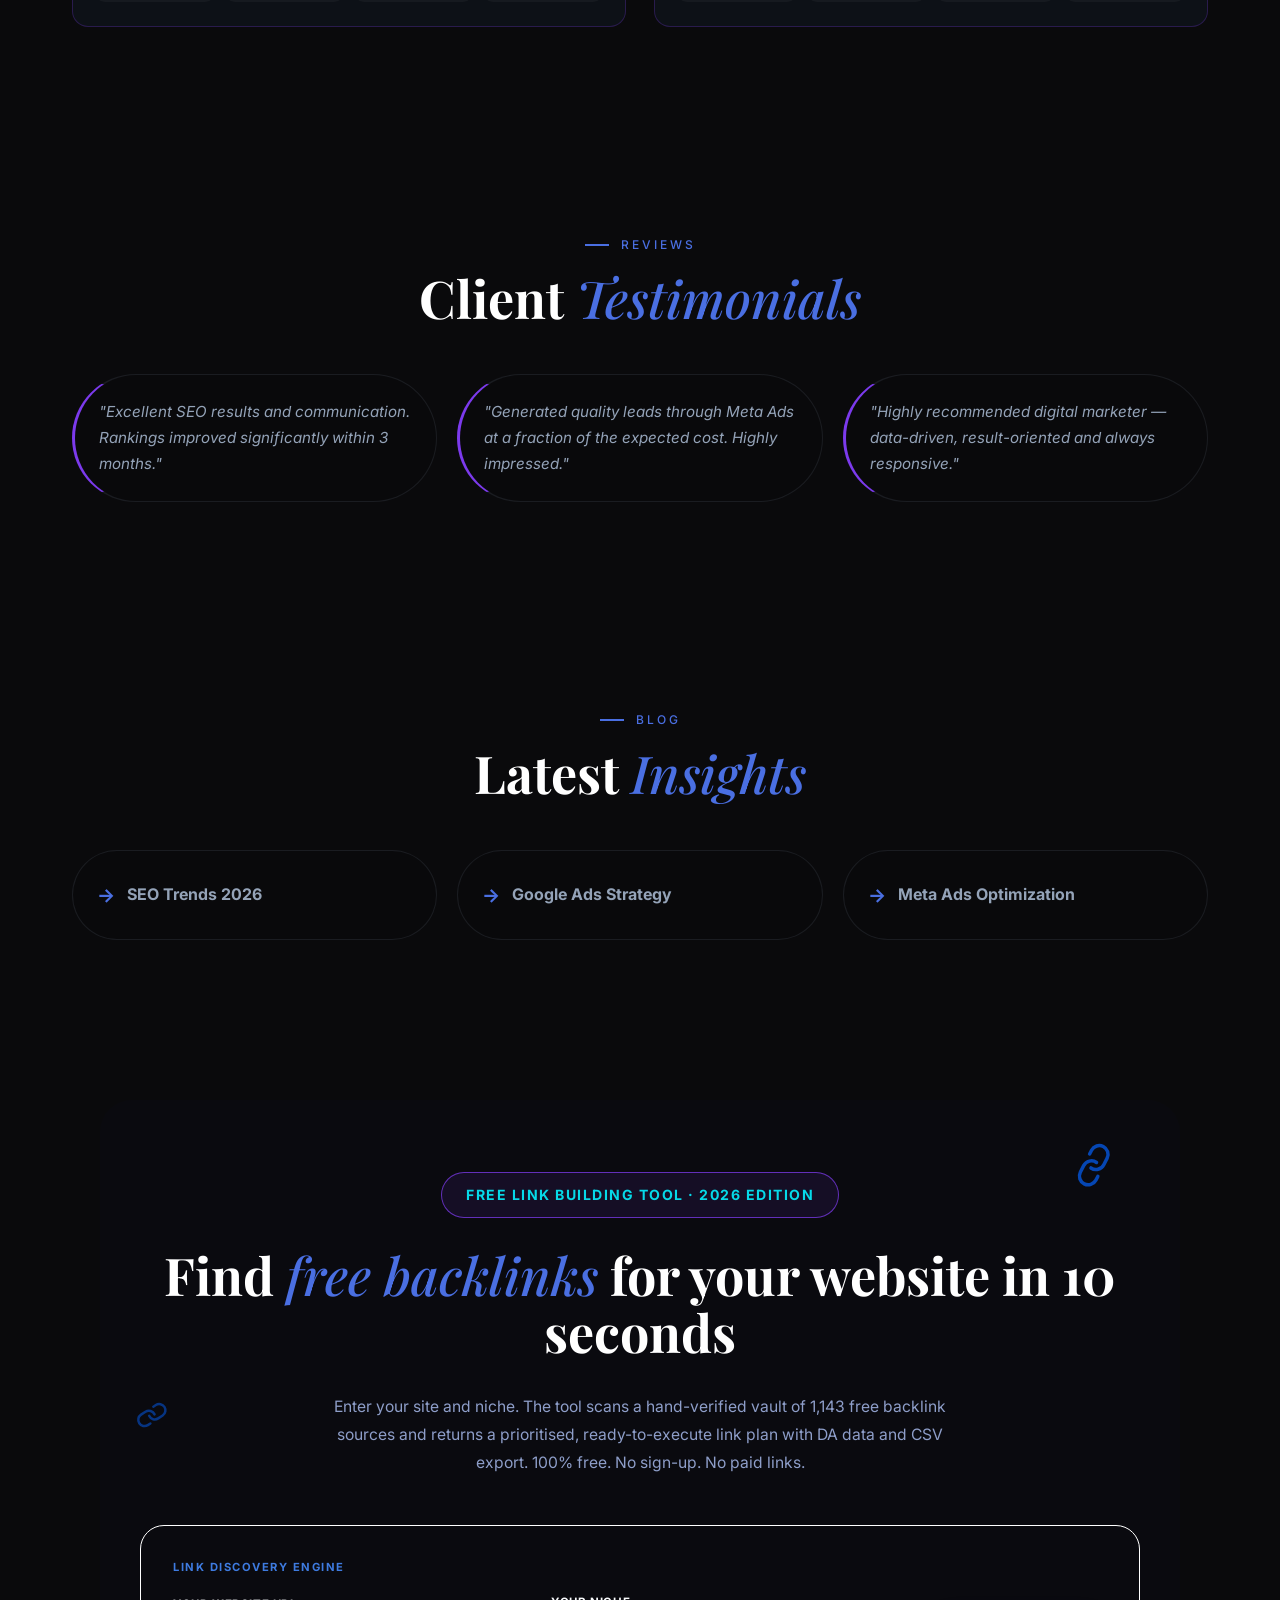
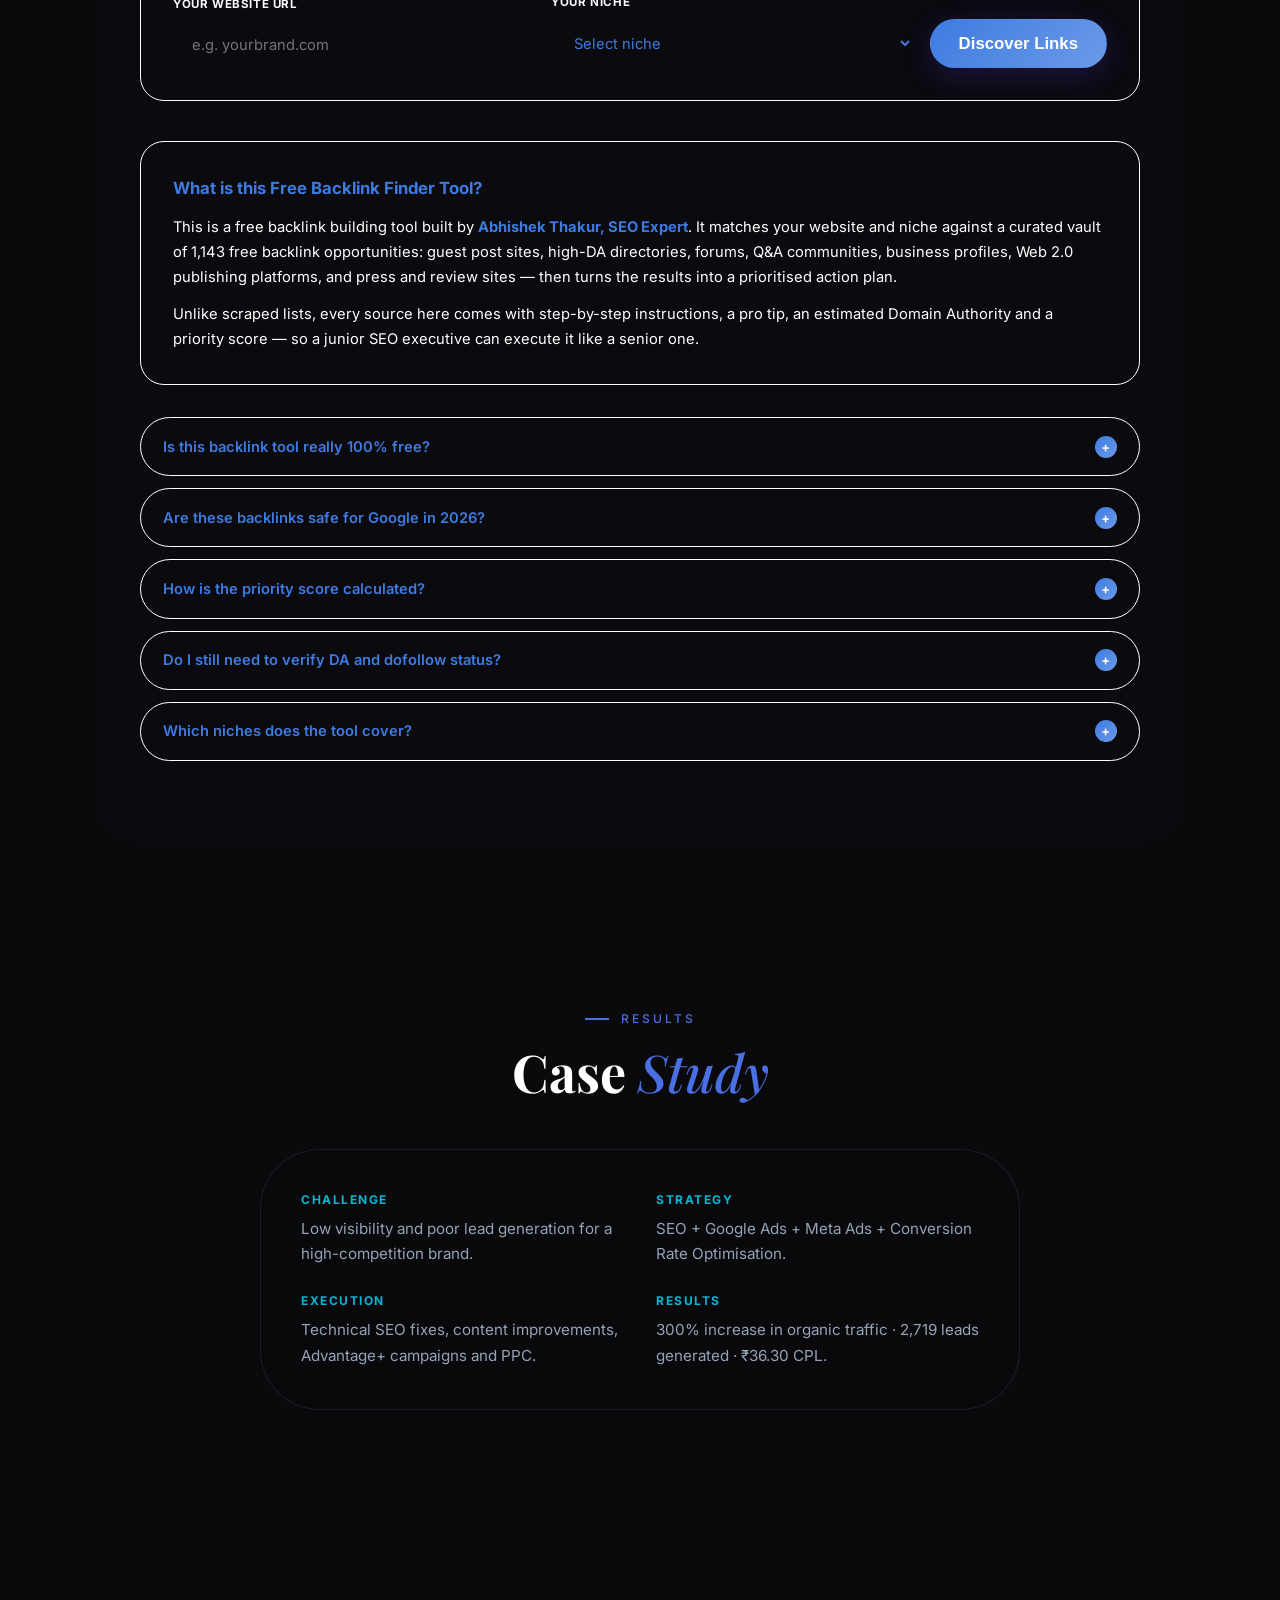
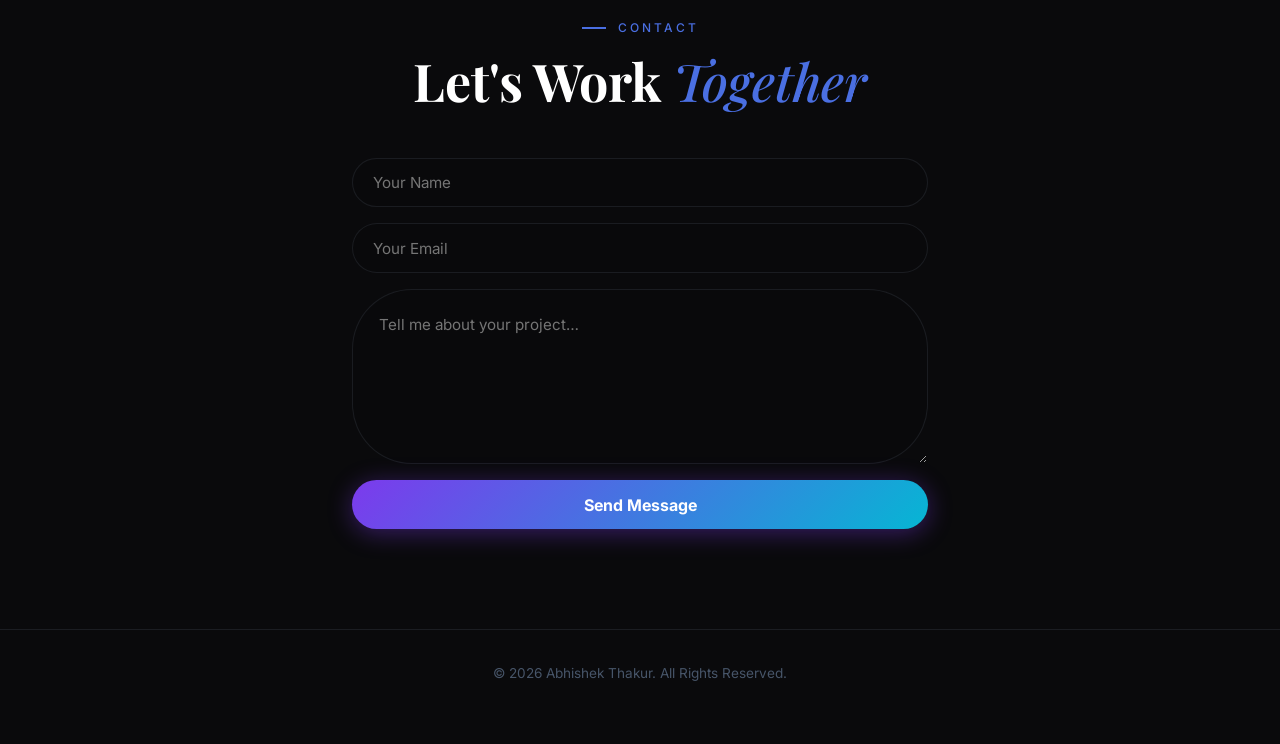
==== commit bdad70c5: "Update index.html" ====
--- a/index.html
+++ b/index.html
@@ -840,7 +840,7 @@
 
         <article class="wsd-card">
           <div class="wsd-thumb">
-            <img src="C:\Users\91885\Downloads\Screenshot 2026-09-19 204417.png" alt="Meta Ads Campaign 1 – Budget Overview from Meta Business Manager" loading="lazy">
+            <img src="Screenshot 2026-09-19 204417.png" alt="Meta Ads Campaign 1 – Budget Overview from Meta Business Manager" loading="lazy">
             <span class="wsd-badge wsd-cyan">Advantage+ ON</span>
           </div>
           <div class="wsd-body">
@@ -856,7 +856,7 @@
 
         <article class="wsd-card">
           <div class="wsd-thumb">
-            <img src="C:\Users\91885\Downloads\Screenshot 2026-09-19 203817.png" alt="Meta Ads Ad Formats and Creative Themes from Meta Business Manager" loading="lazy">
+            <img src="Screenshot 2026-09-19 203817.png" alt="Meta Ads Ad Formats and Creative Themes from Meta Business Manager" loading="lazy">
             <span class="wsd-badge wsd-cyan">19 Active Ads</span>
           </div>
           <div class="wsd-body">
@@ -872,7 +872,7 @@
 
         <article class="wsd-card">
           <div class="wsd-thumb">
-            <img src="C:\Users\91885\Downloads\Screenshot 2026-09-19 203343.png" alt="Meta Ads Campaign – ₹800 daily budget, ₹61,449.44 spent, 1,693 Leads at ₹36.30 per lead" loading="lazy">
+            <img src="Screenshot 2026-09-19 203343.png" alt="Meta Ads Campaign – ₹800 daily budget, ₹61,449.44 spent, 1,693 Leads at ₹36.30 per lead" loading="lazy">
             <span class="wsd-badge wsd-cyan">₹36.30 CPL</span>
           </div>
           <div class="wsd-body">
--- a/style1.css
+++ b/style1.css
@@ -1824,4 +1824,183 @@
   #skills #skillDetails .skill-detail-card {
     padding: 18px;
   }
-}+/* ==========================================
+   MOBILE RESPONSIVE FIX — PORTFOLIO
+   Desktop styles remain unchanged
+========================================== */
+@media screen and (max-width: 767px) {
+
+  html,
+  body {
+    width: 100%;
+    max-width: 100%;
+    margin: 0;
+    overflow-x: hidden;
+  }
+
+  *,
+  *::before,
+  *::after {
+    box-sizing: border-box;
+  }
+
+  /* Prevent horizontal overflow */
+  .navbar,
+  #home,
+  .hero,
+  .hero-section {
+    max-width: 100%;
+  }
+
+  /* Navbar */
+  .navbar {
+    width: 100%;
+  }
+
+  .navbar .container {
+    width: 100%;
+    max-width: 100%;
+    padding-left: 16px;
+    padding-right: 12px;
+  }
+
+  .navbar nav {
+    max-width: calc(100vw - 85px);
+    overflow-x: auto;
+    -webkit-overflow-scrolling: touch;
+    scrollbar-width: none;
+  }
+
+  .navbar nav::-webkit-scrollbar {
+    display: none;
+  }
+
+  .navbar nav ul {
+    display: flex;
+    flex-wrap: nowrap;
+    white-space: nowrap;
+    gap: 20px;
+  }
+
+  /* Hero section full mobile width */
+  #home,
+  .hero,
+  .hero-section {
+    width: 100%;
+    overflow: hidden;
+  }
+
+  .hero-content {
+    display: flex;
+    flex-direction: column;
+    align-items: center;
+    width: 100%;
+    max-width: 100%;
+    margin: 0 auto;
+    padding: 38px 22px 0;
+    gap: 30px;
+  }
+
+  .hero-left {
+    width: 100%;
+    max-width: 100%;
+    min-width: 0;
+    text-align: center;
+  }
+
+  .hero-left h1 {
+    font-size: clamp(34px, 9vw, 46px);
+    line-height: 1.12;
+    overflow-wrap: break-word;
+  }
+
+  .hero-left h2 {
+    font-size: 16px;
+    line-height: 1.7;
+  }
+
+  .hero-left p {
+    font-size: 15px;
+    line-height: 1.8;
+  }
+
+  /* Buttons */
+  .hero-buttons {
+    display: flex;
+    flex-direction: column;
+    align-items: stretch;
+    width: 100%;
+    gap: 12px;
+  }
+
+  .hero-buttons .btn,
+  .hero-buttons a,
+  .hero-buttons button {
+    width: 100%;
+    max-width: 100%;
+    margin-left: 0;
+    margin-right: 0;
+    justify-content: center;
+  }
+
+  /* Profile image */
+  .hero-right {
+    width: 100%;
+    max-width: 100%;
+    min-width: 0;
+    display: flex;
+    justify-content: center;
+    align-items: center;
+    margin: 0 auto;
+  }
+
+  .hero-image {
+    width: min(82vw, 350px);
+    max-width: 100%;
+    height: auto;
+    margin: 0 auto;
+  }
+
+  .hero-right img {
+    display: block;
+    width: 100%;
+    max-width: 100%;
+    height: auto;
+    object-fit: contain;
+  }
+
+  /* Avoid oversized decorative circles */
+  .hero-right,
+  .hero-image {
+    flex-shrink: 1;
+  }
+
+  /* Keep all sections within the screen */
+  img,
+  video,
+  iframe {
+    max-width: 100%;
+  }
+}
+
+/* Smaller phones */
+@media screen and (max-width: 380px) {
+
+  .hero-content {
+    padding: 30px 16px 0;
+    gap: 24px;
+  }
+
+  .hero-left h1 {
+    font-size: 33px;
+  }
+
+  .hero-left h2 {
+    font-size: 14px;
+  }
+
+  .navbar nav ul {
+    gap: 14px;
+  }
+}
+}
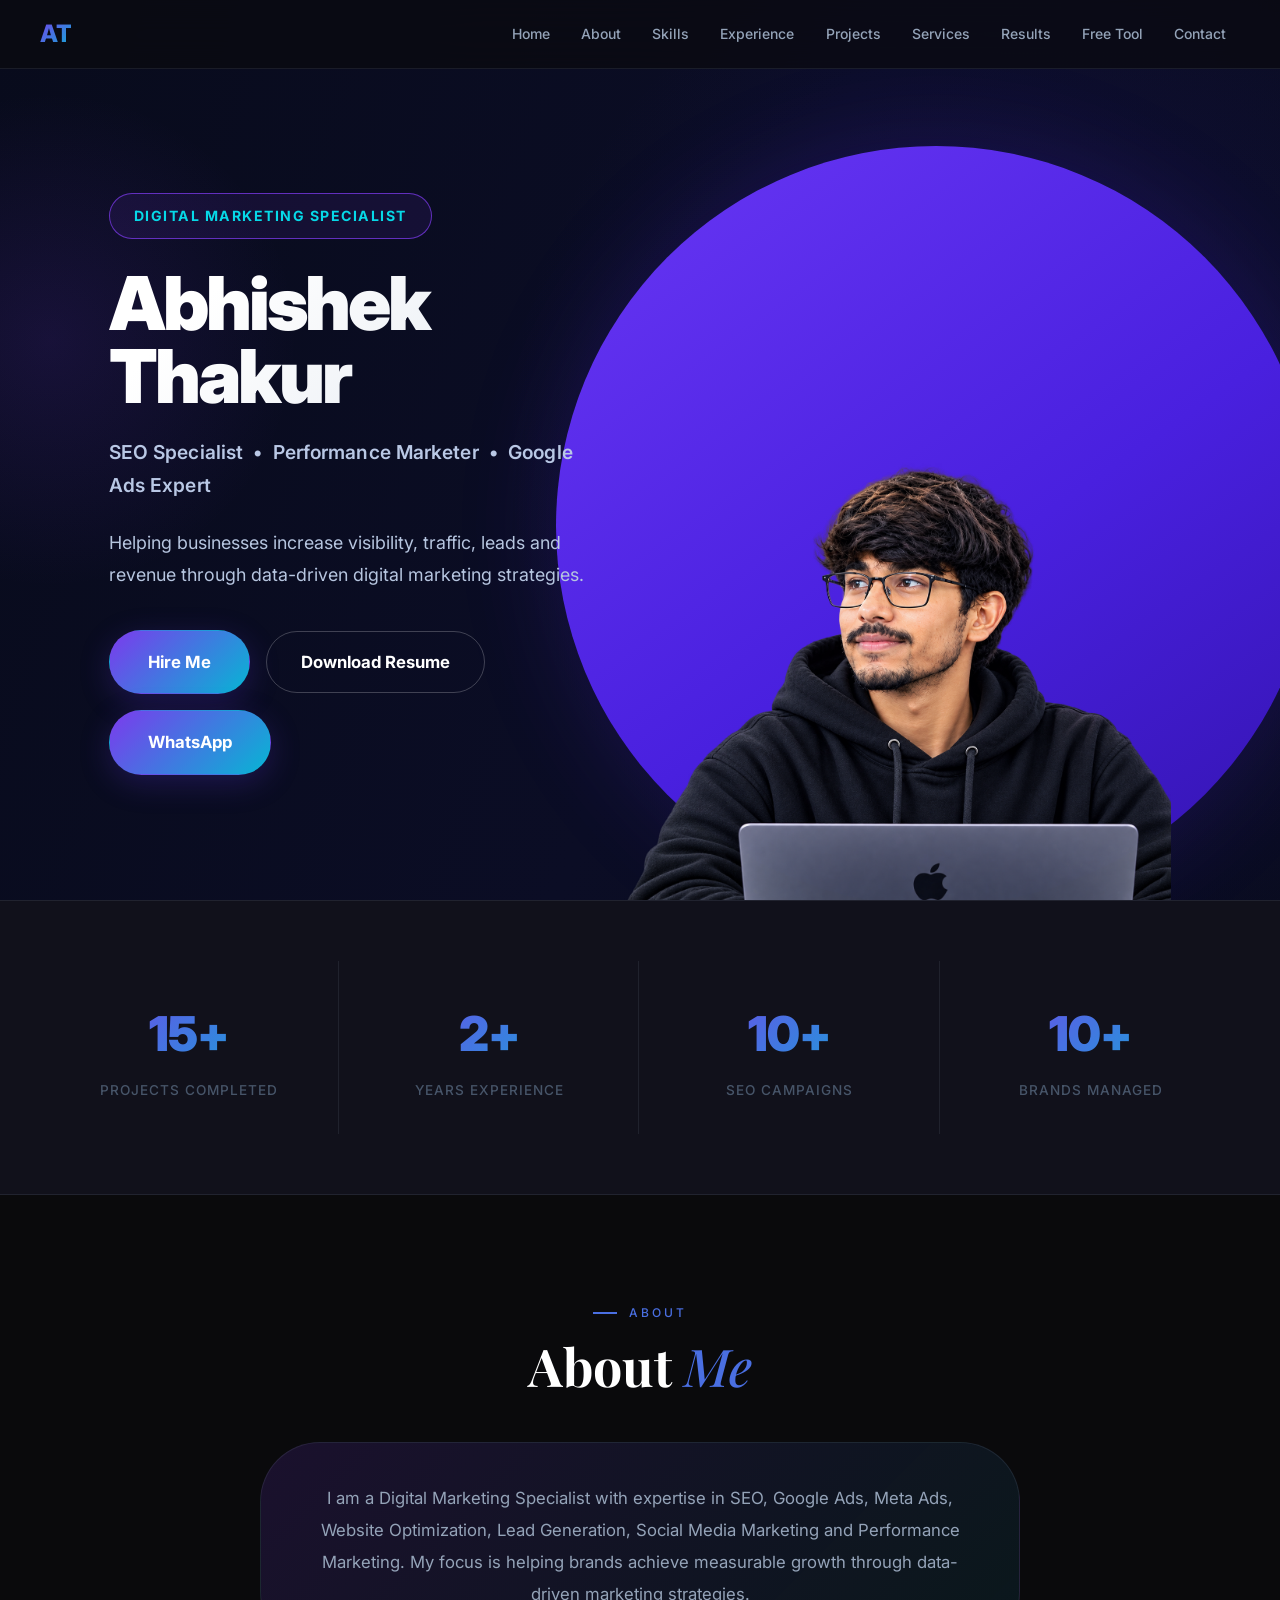
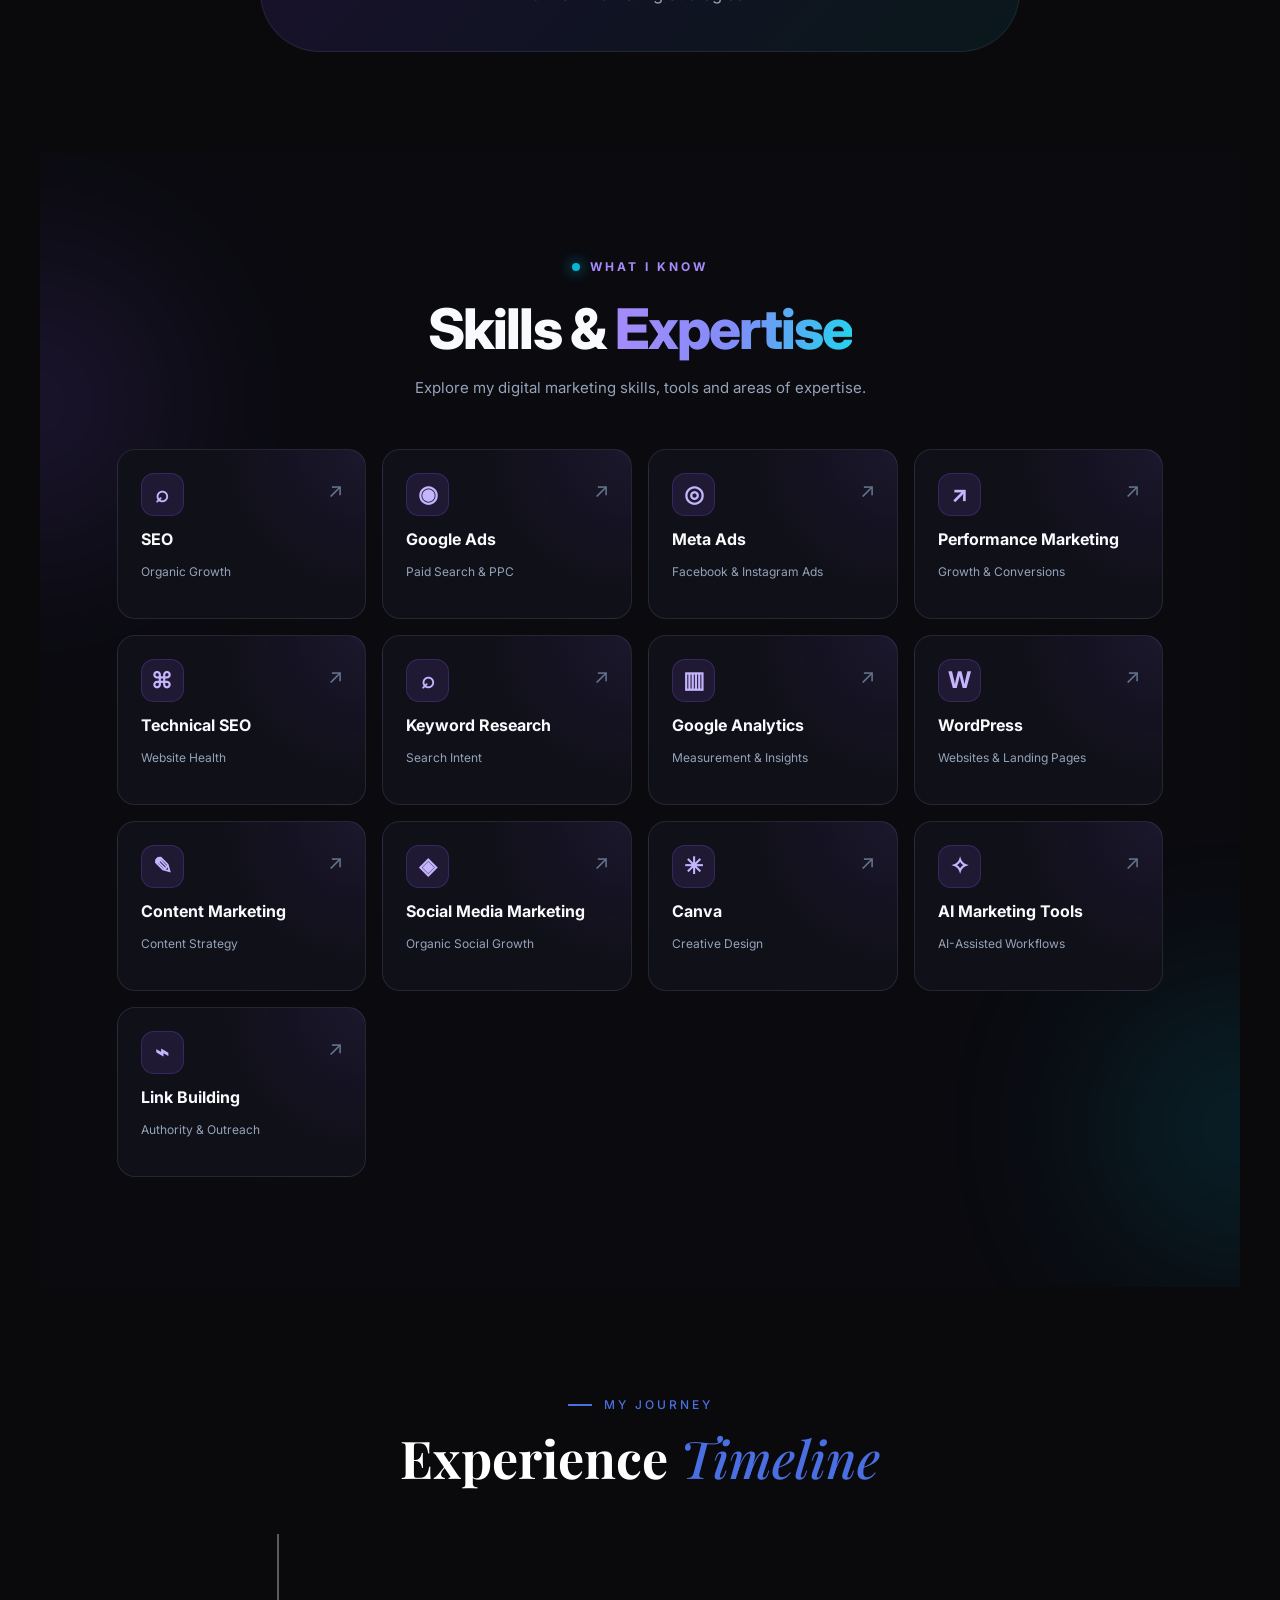
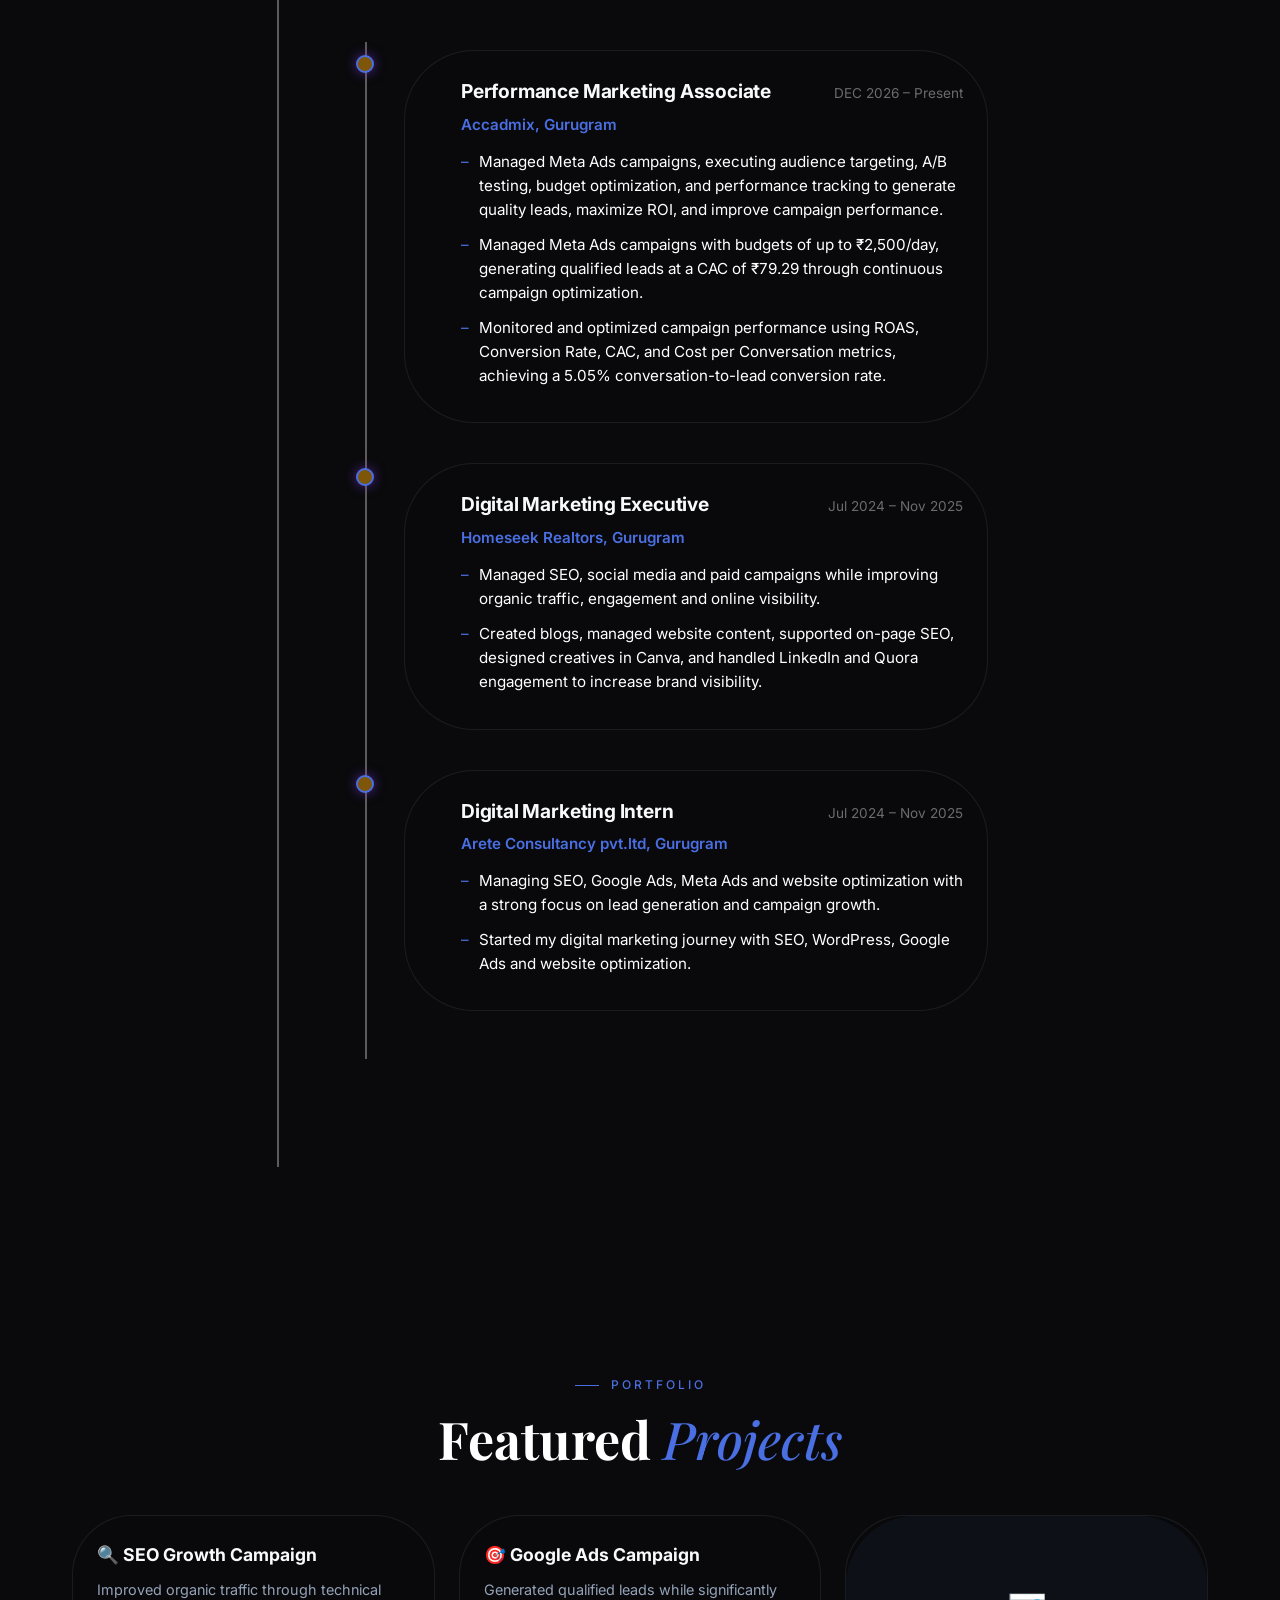
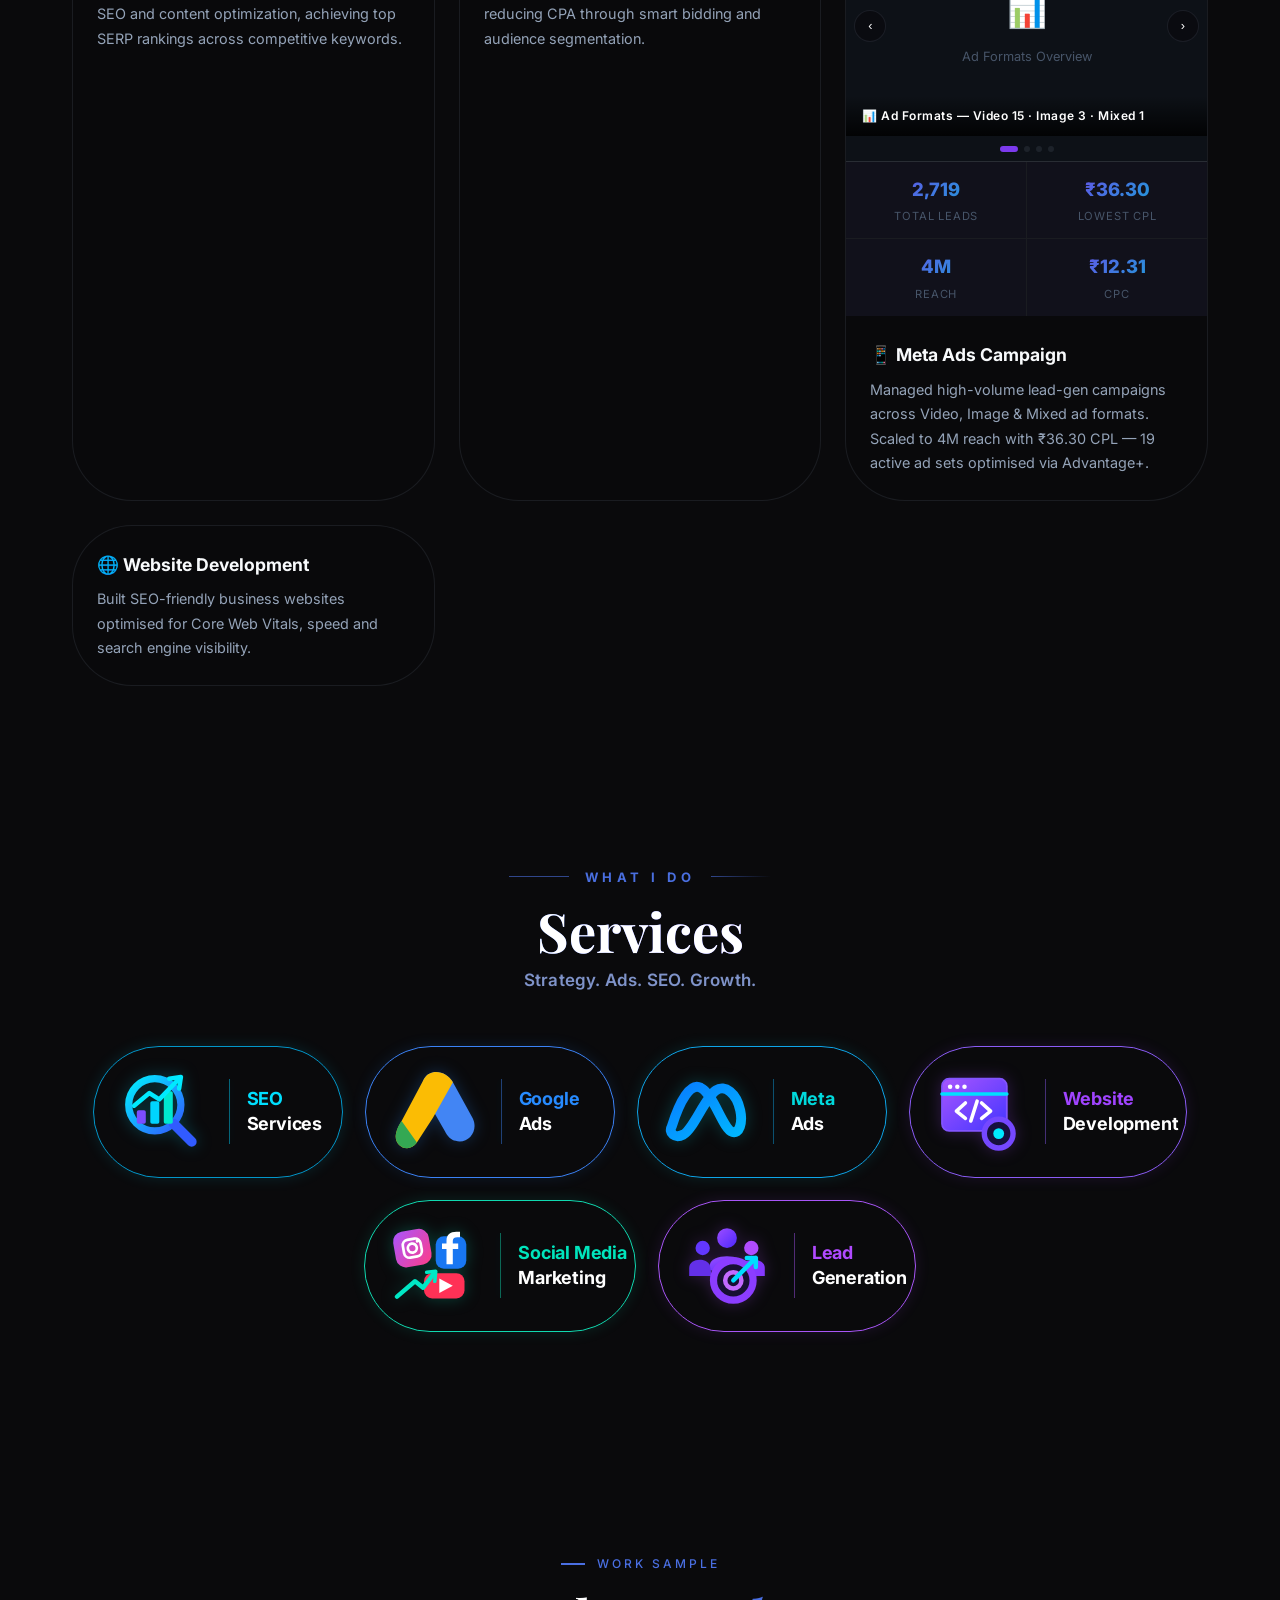
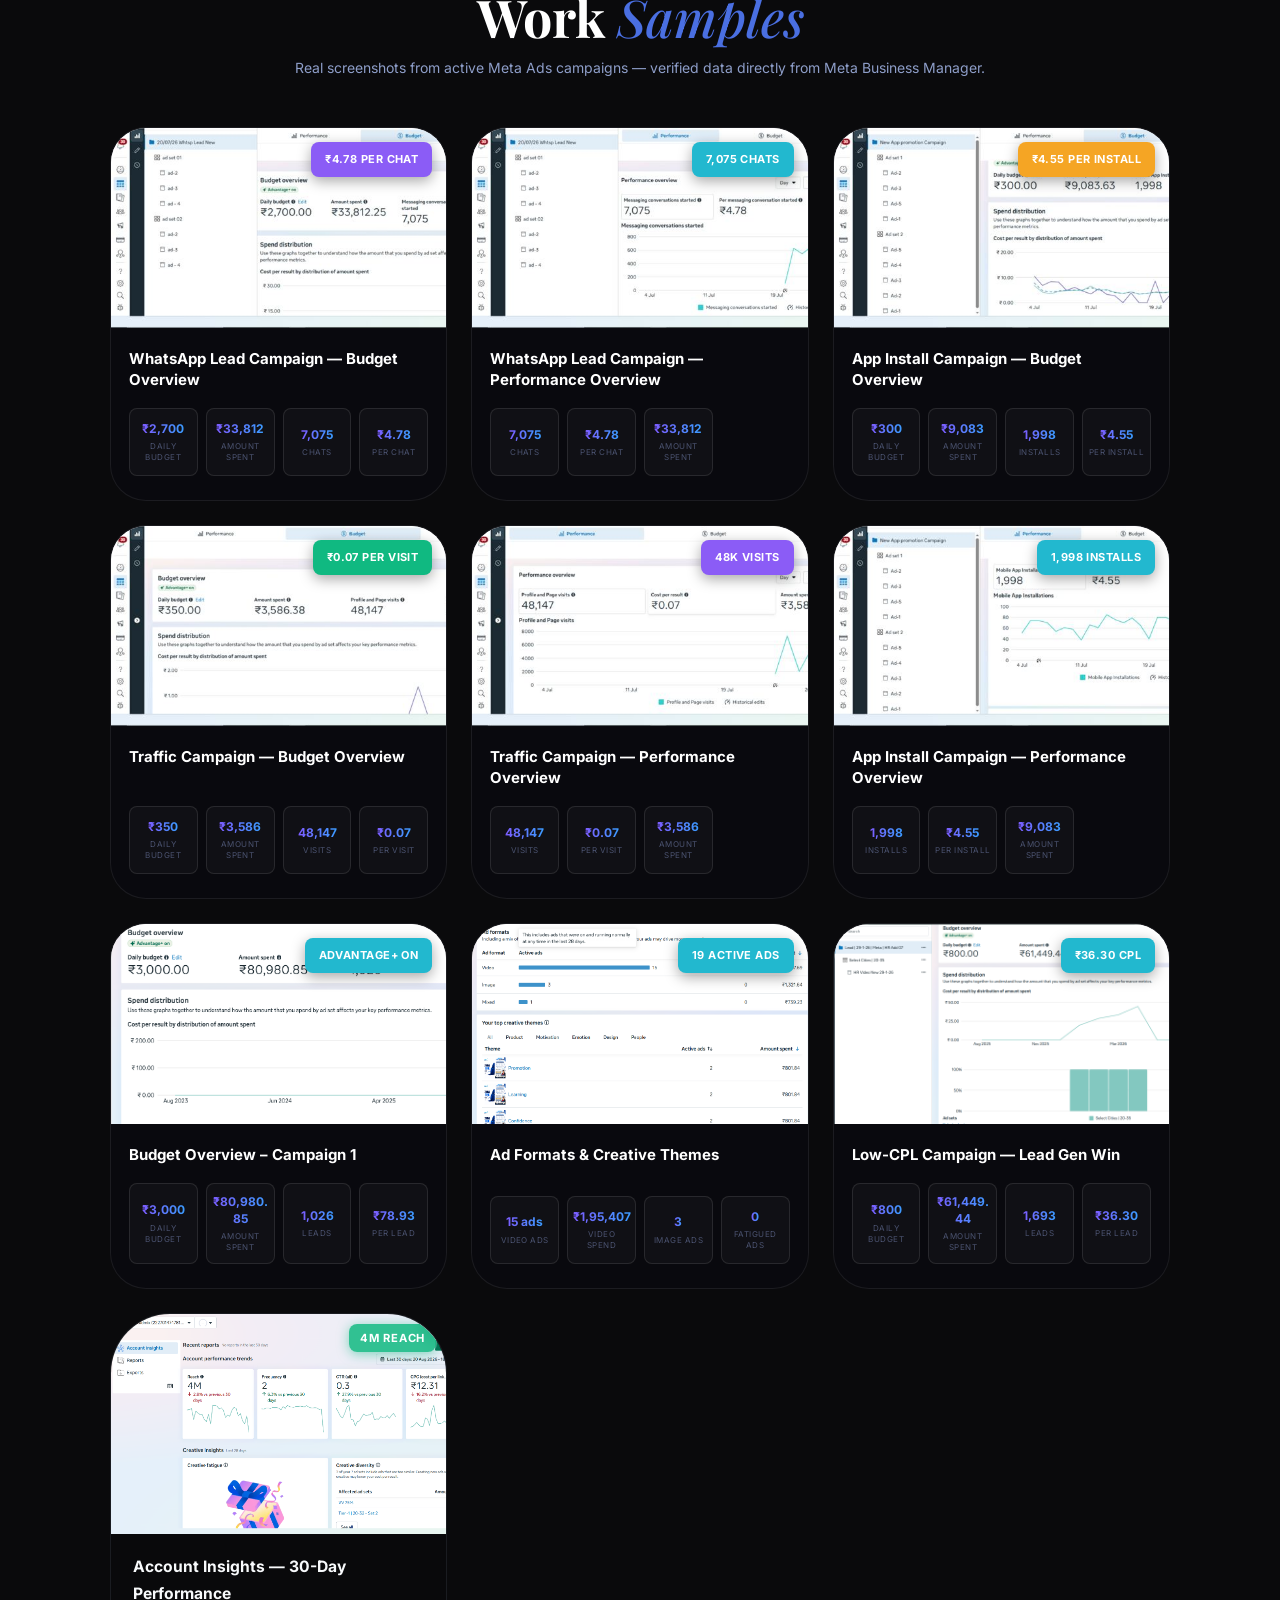
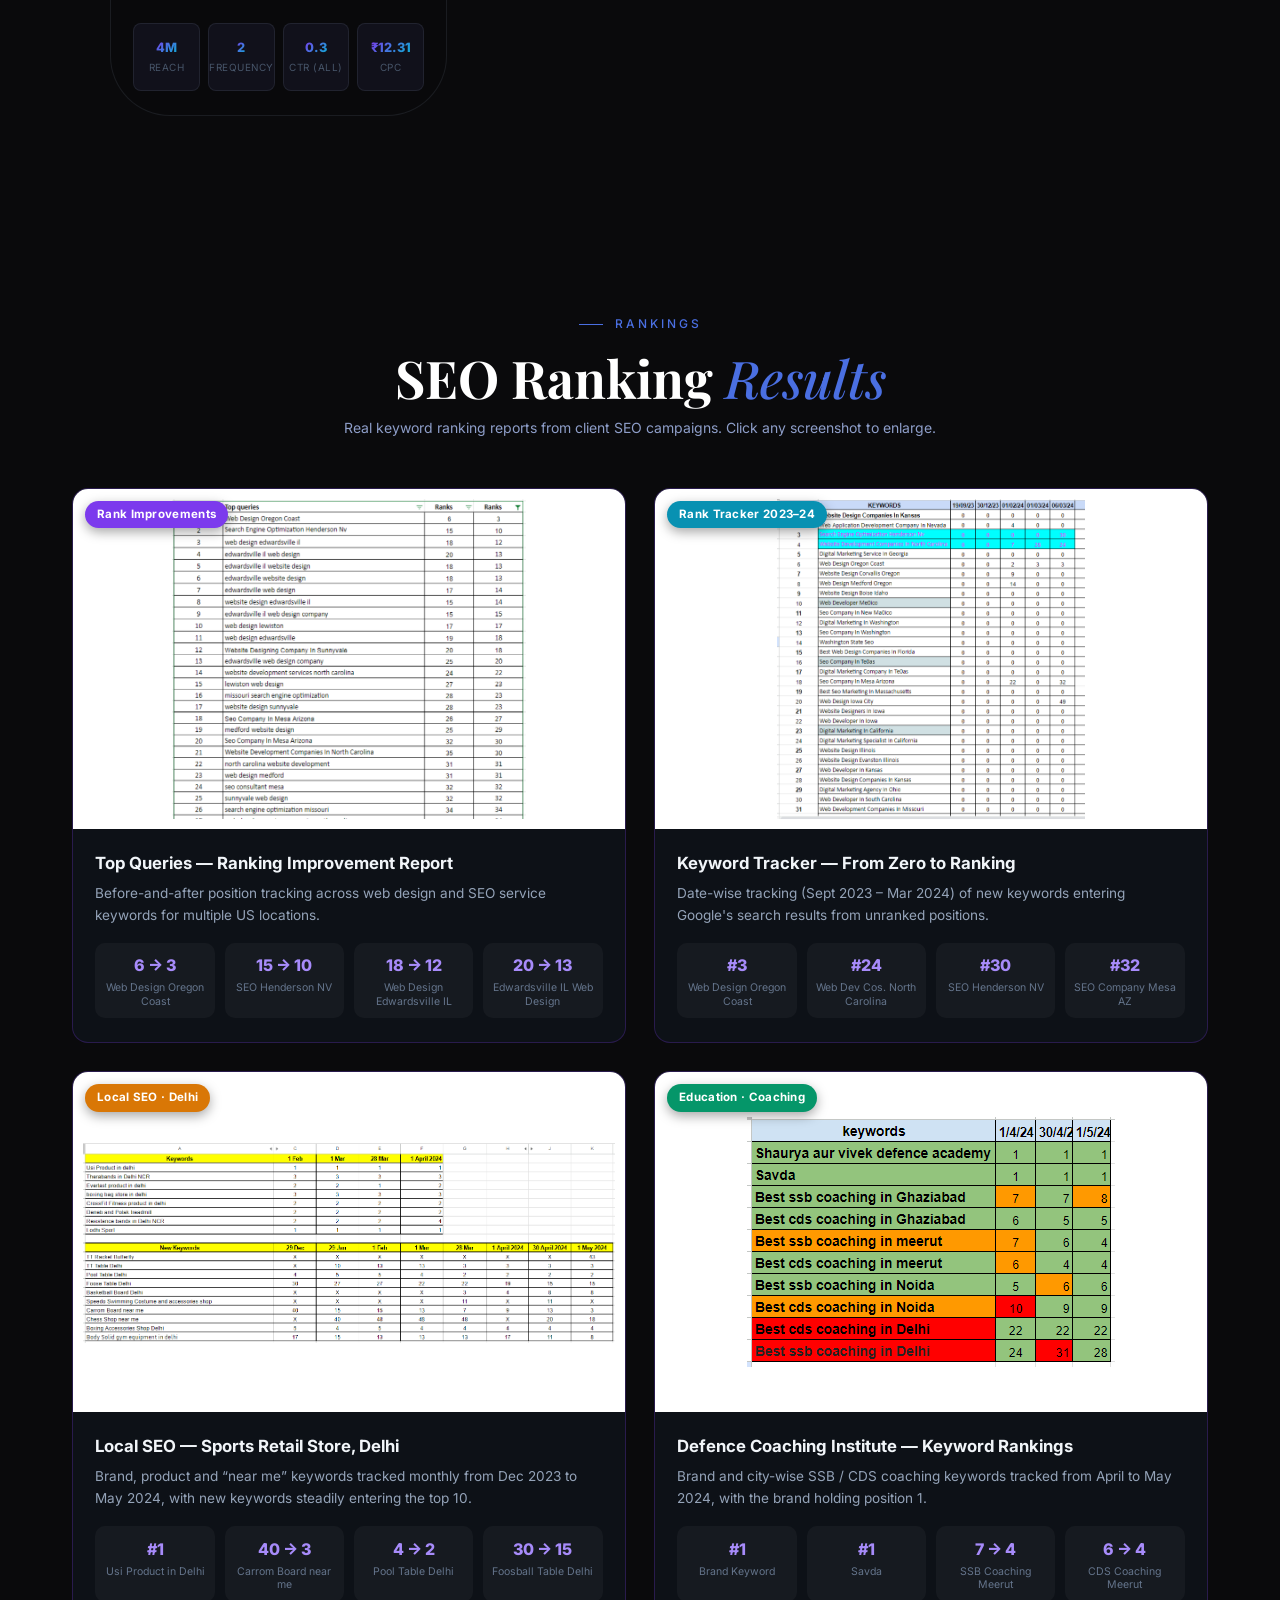
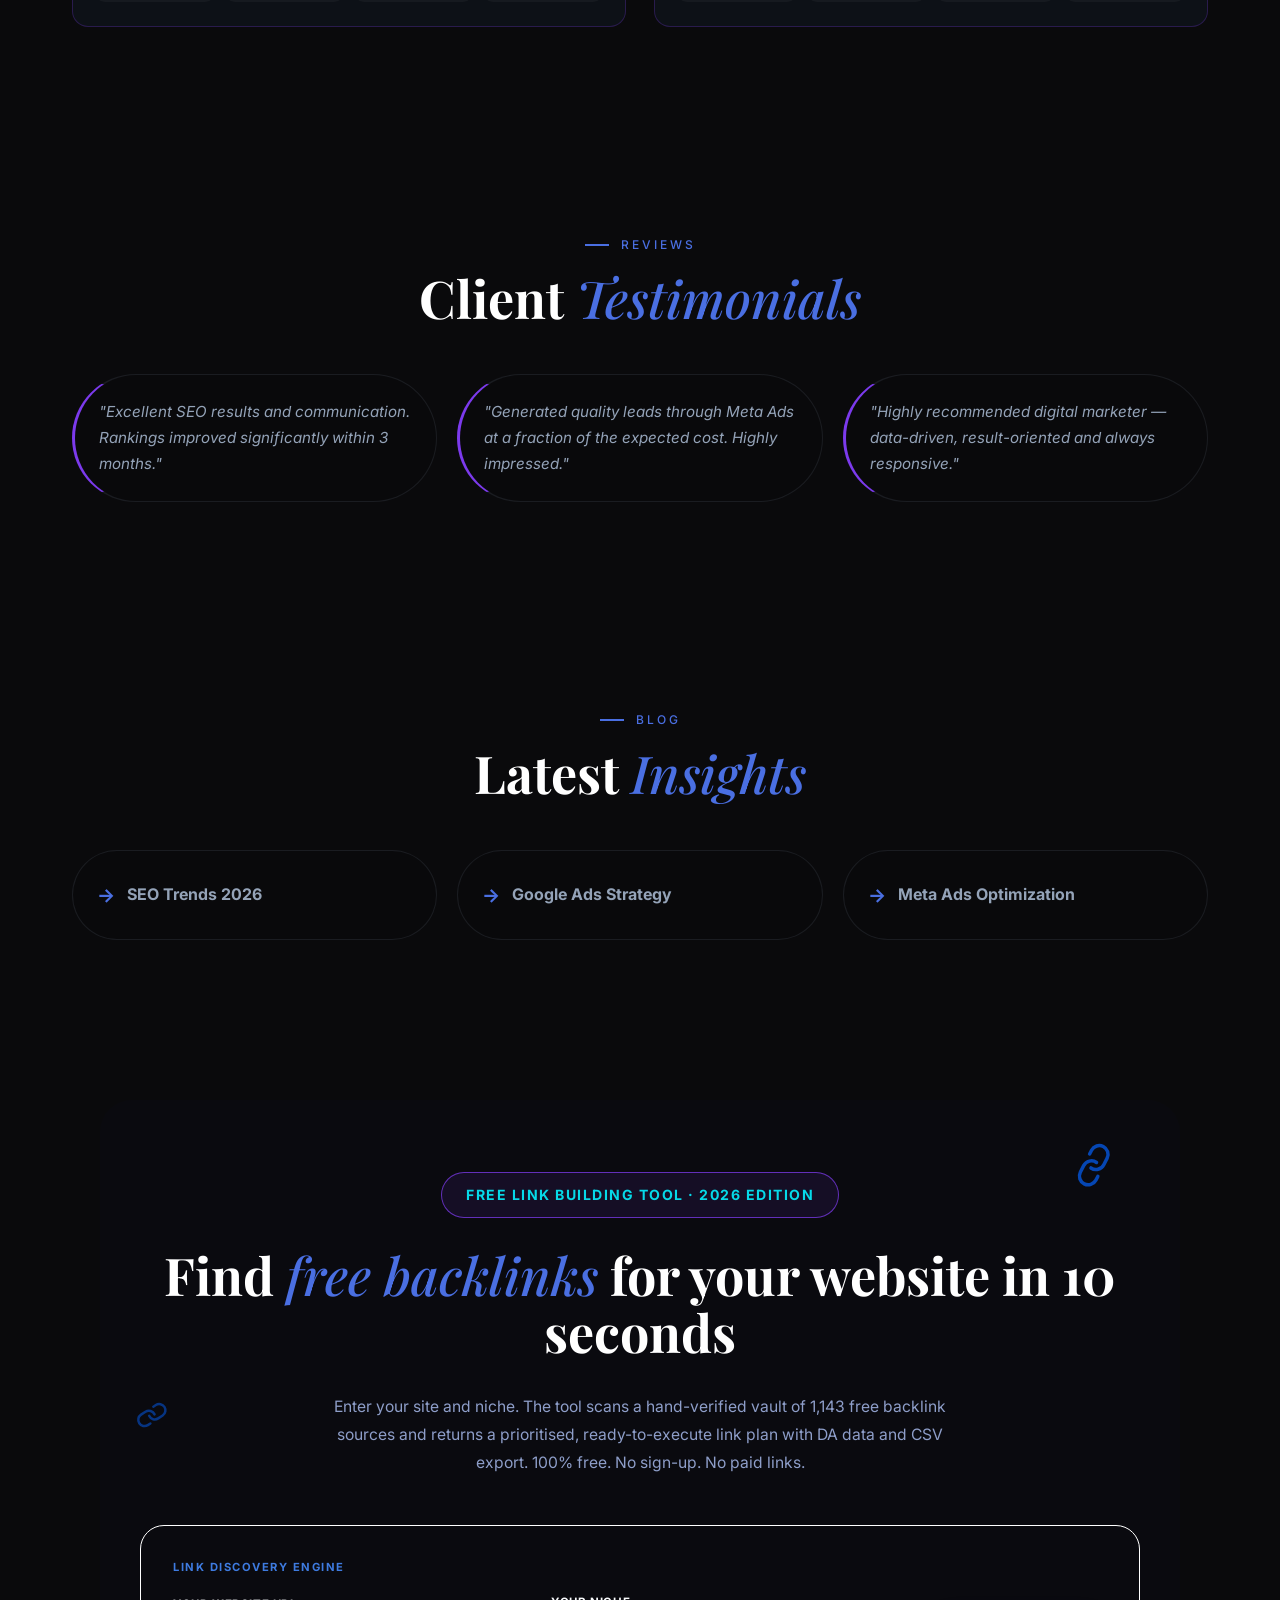
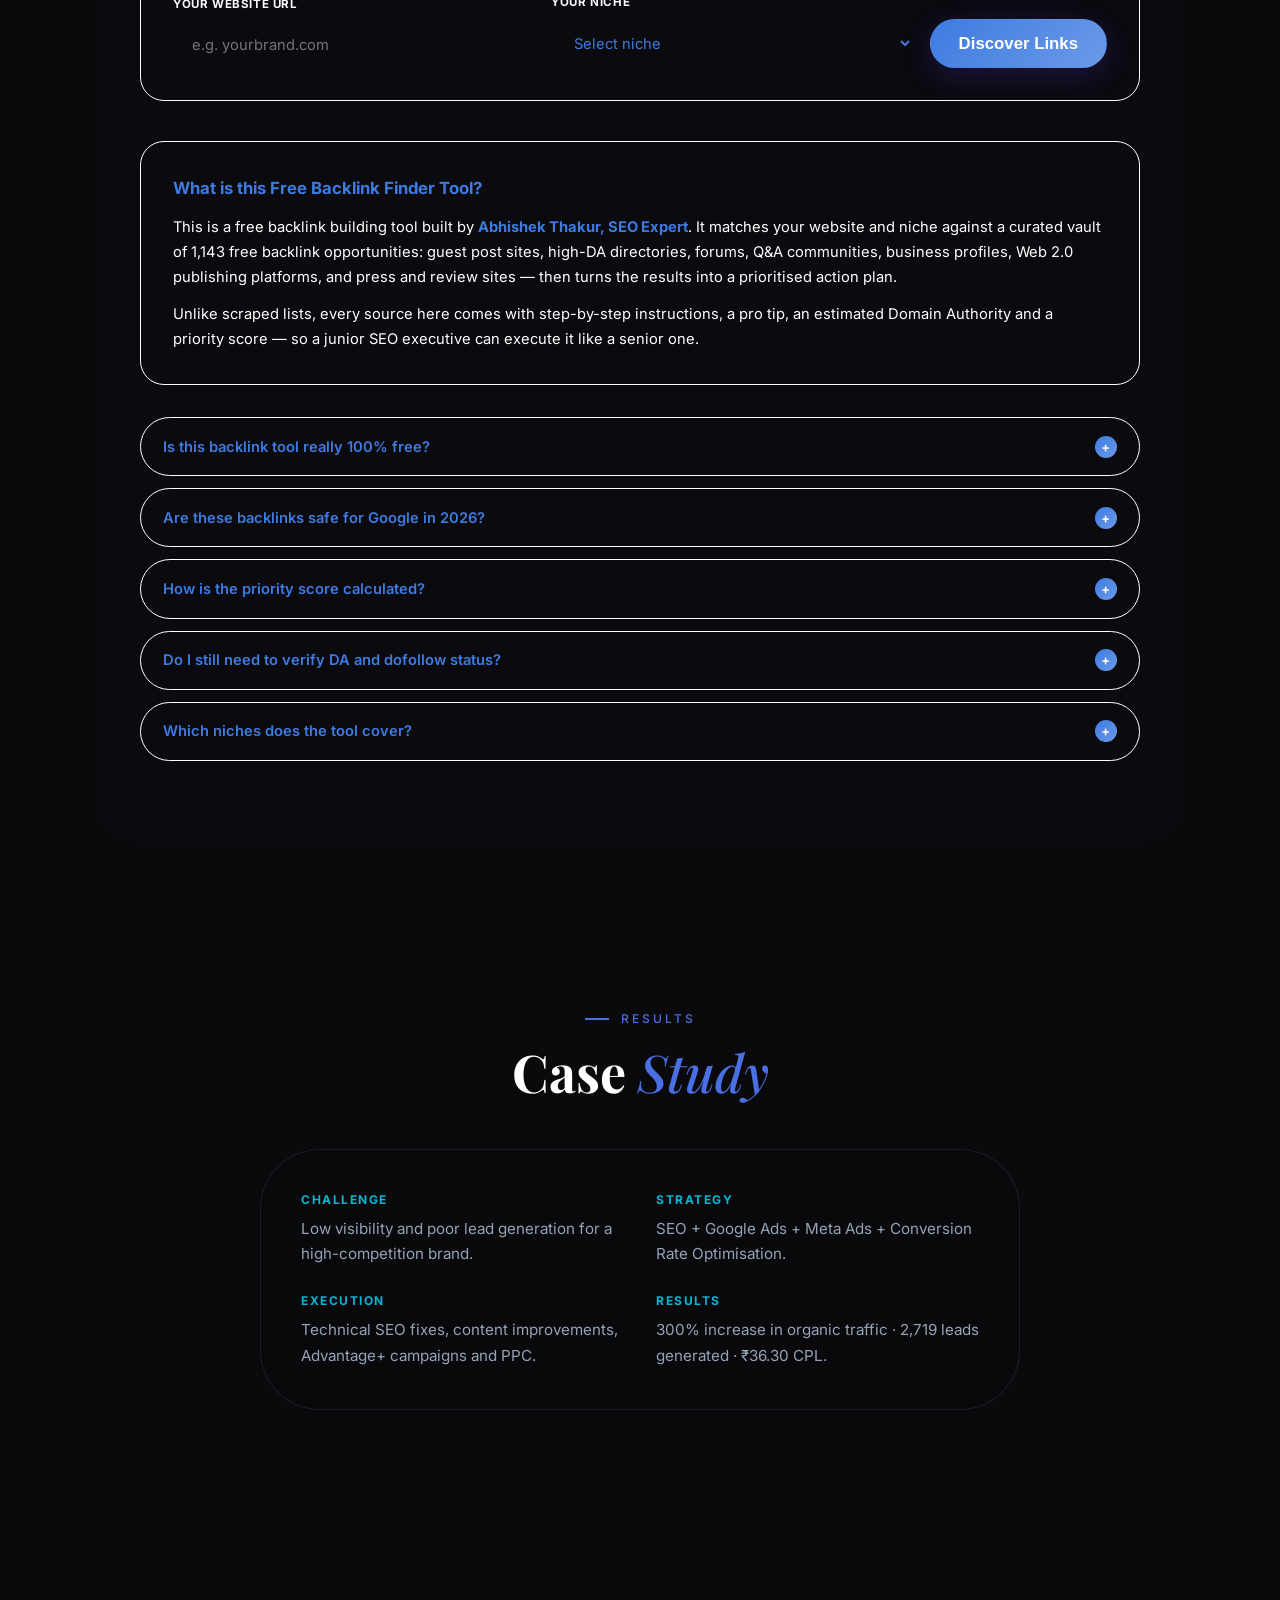
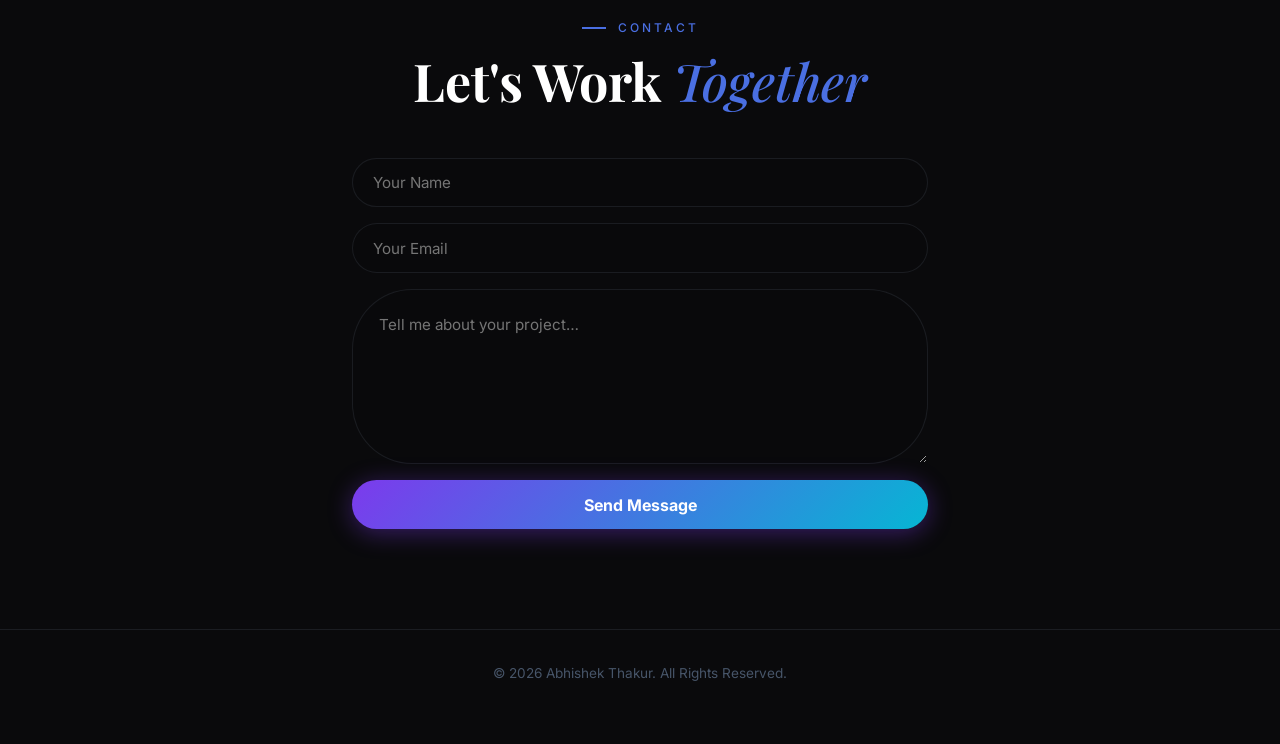
==== commit 85d3b3d1: "Update print statement from 'Hello' to 'Goodbye'" ====
--- a/index.html
+++ b/index.html
@@ -889,7 +889,7 @@
         <!-- Account Insights (Reach 4M) -->
         <div class="result-card reveal">
           <div class="result-img-wrap">
-            <img src="C:\Users\91885\Downloads\Screenshot 2026-09-19 203721.png" alt="Meta Ads Account Insights – 4M Reach, Frequency 2, CTR 0.3, CPC ₹12.31" loading="lazy" onerror="this.parentElement.classList.add('img-missing')">
+            <img src="Screenshot 2026-09-19 203721.png" alt="Meta Ads Account Insights – 4M Reach, Frequency 2, CTR 0.3, CPC ₹12.31" loading="lazy" onerror="this.parentElement.classList.add('img-missing')">
             <div class="result-img-fallback">📈<br><span>Account Insights – 4M Reach</span></div>
             <span class="result-badge badge-green">4M Reach</span>
           </div>
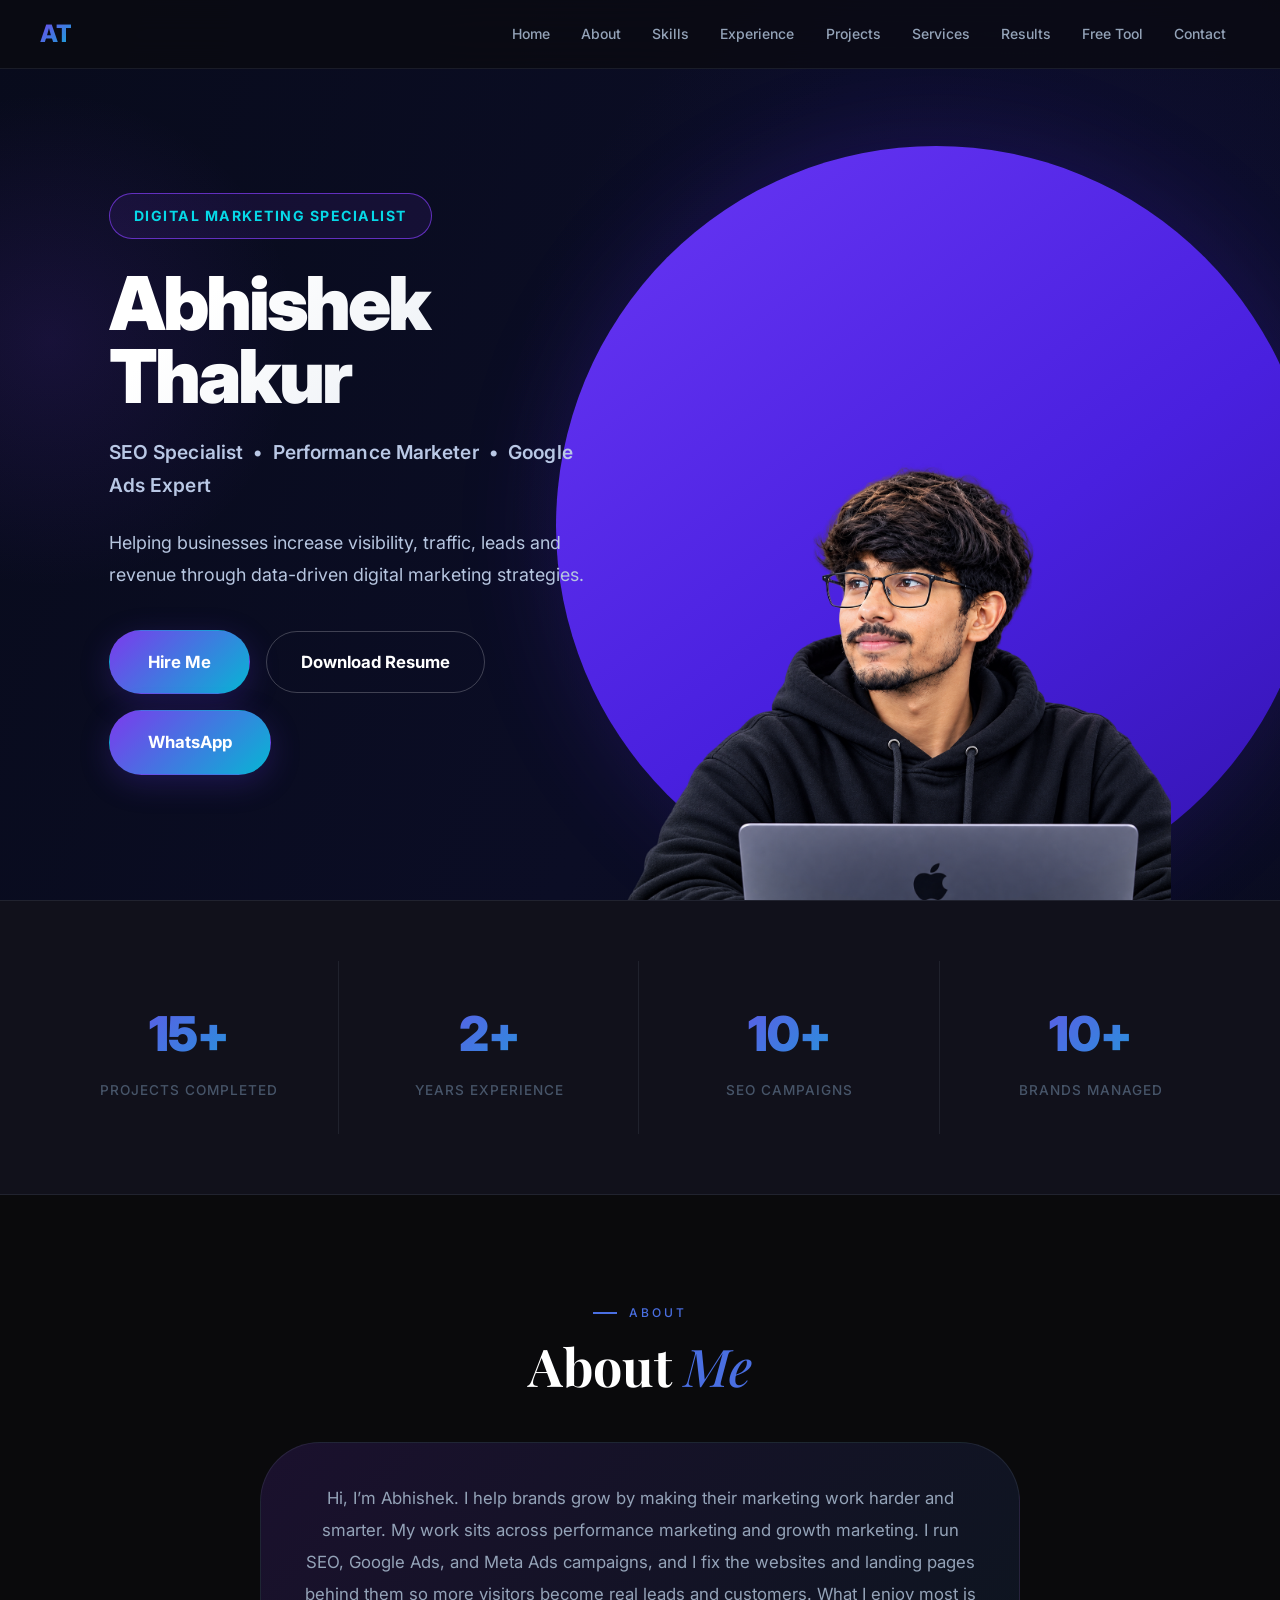
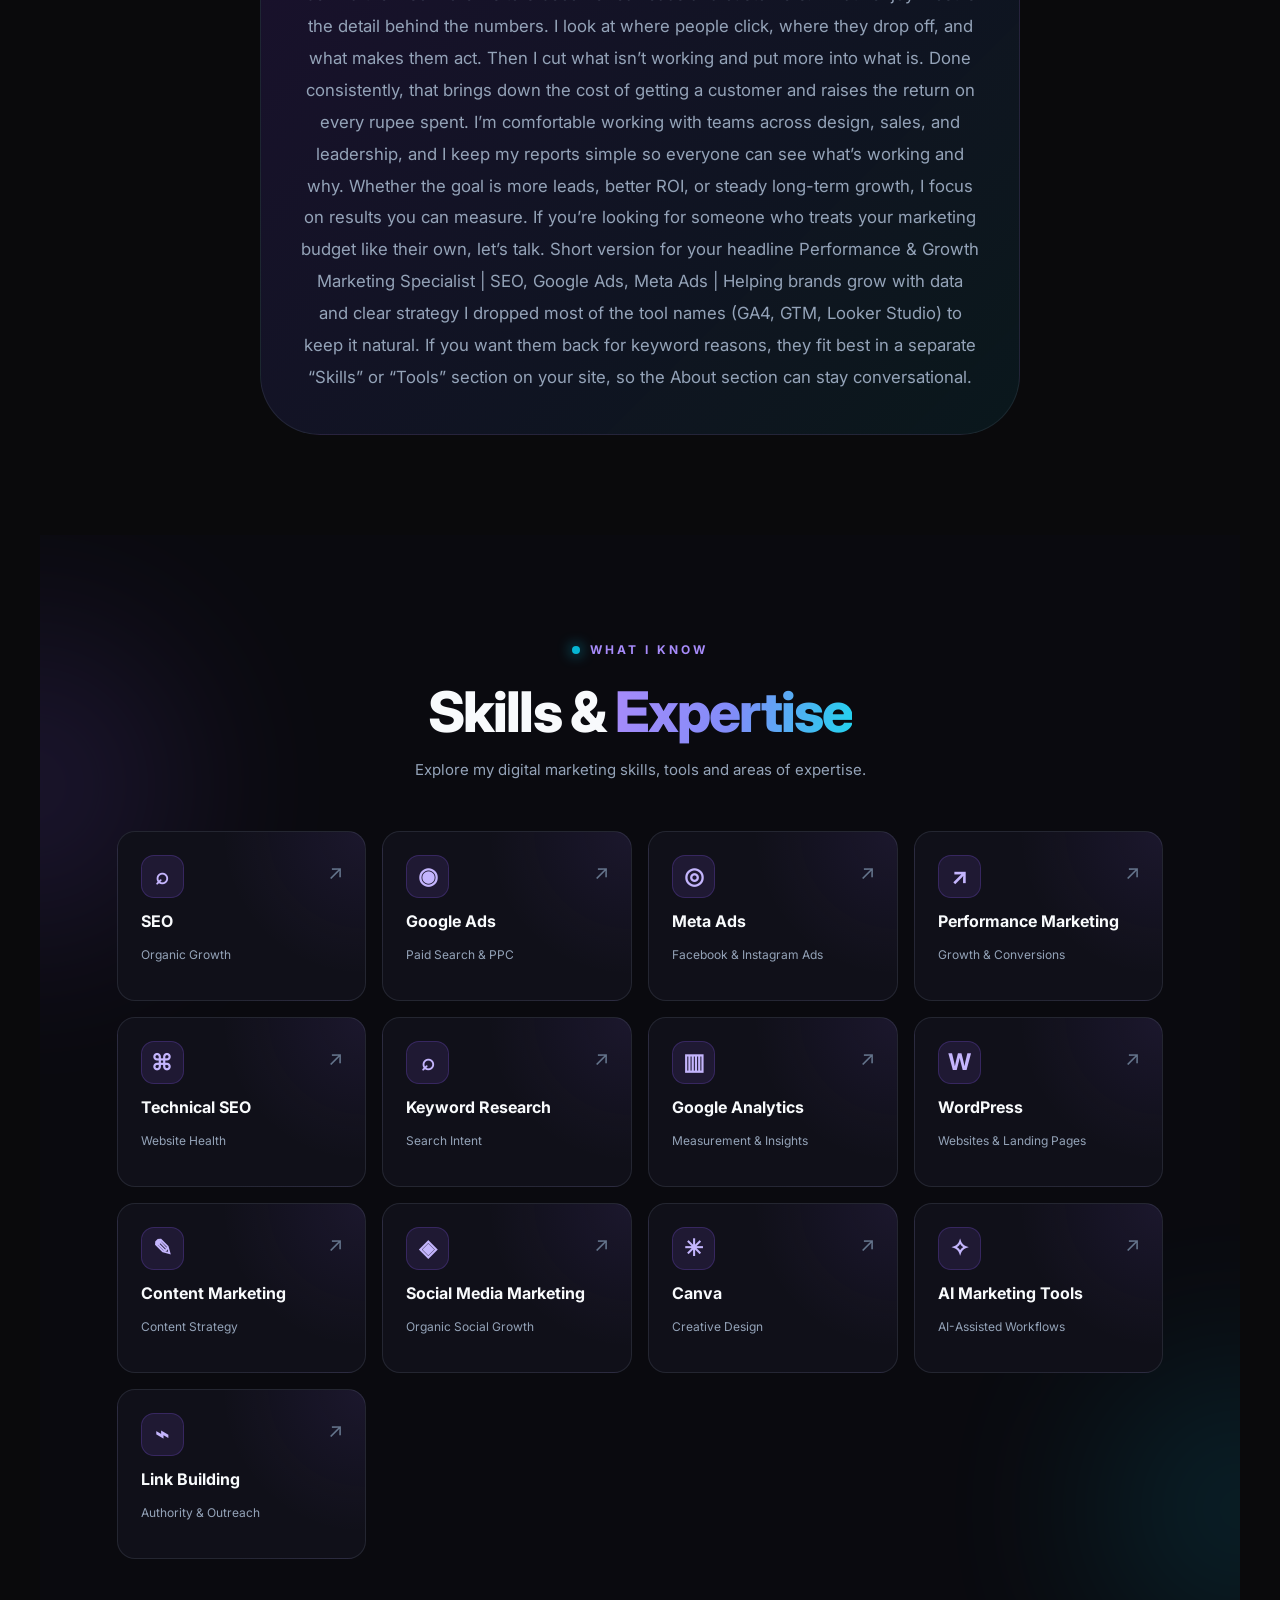
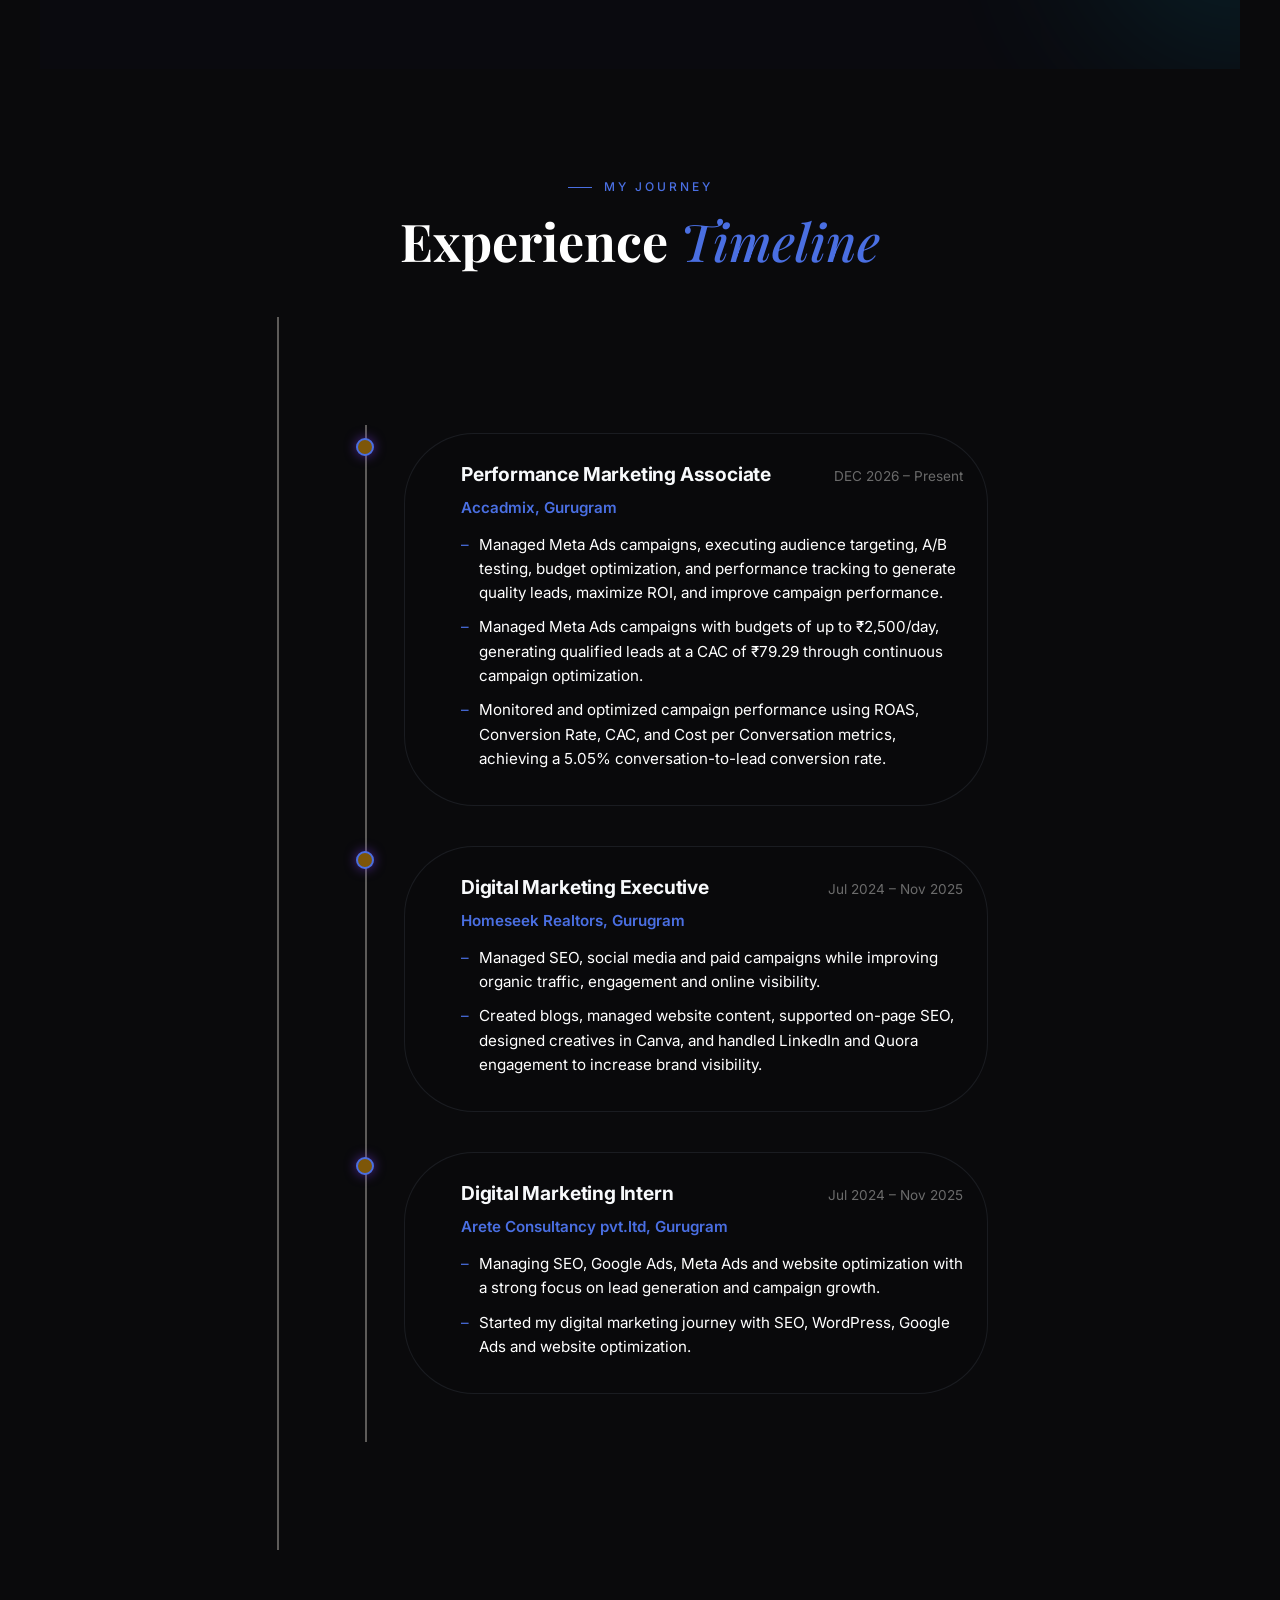
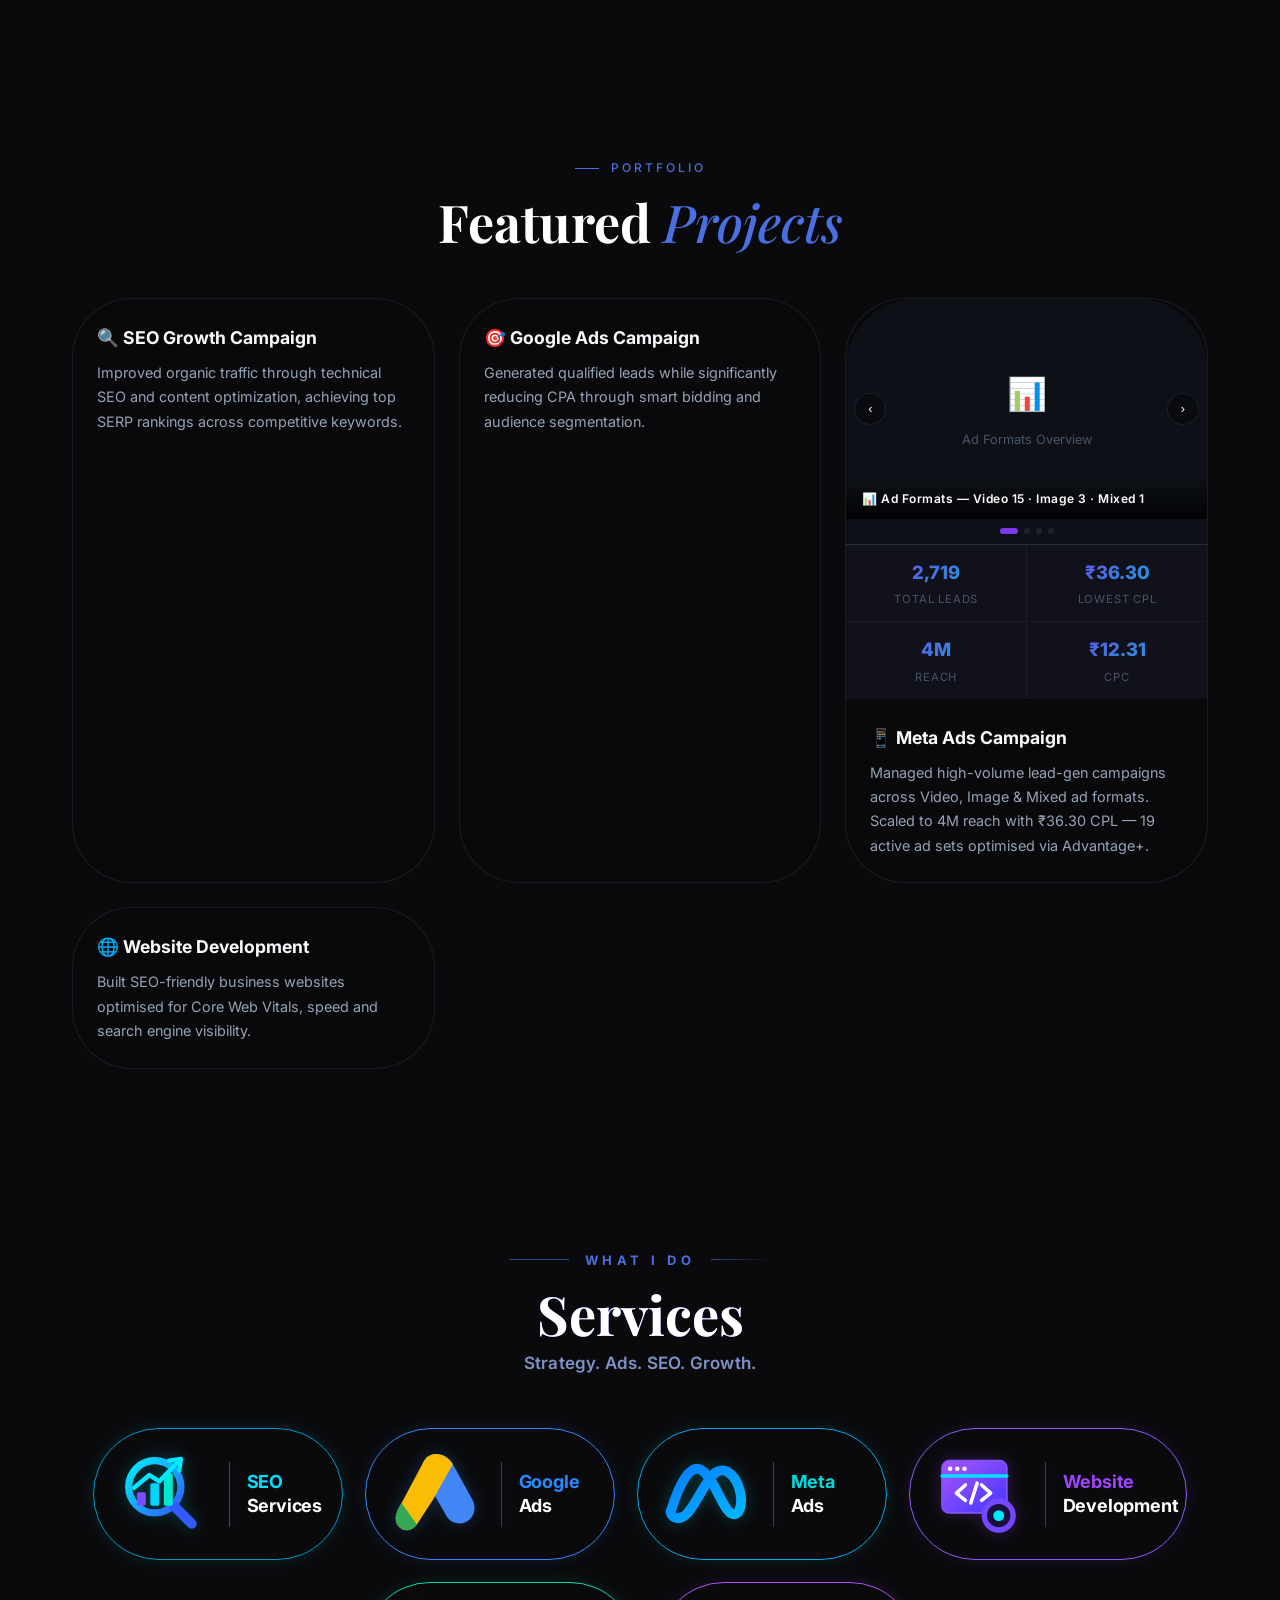
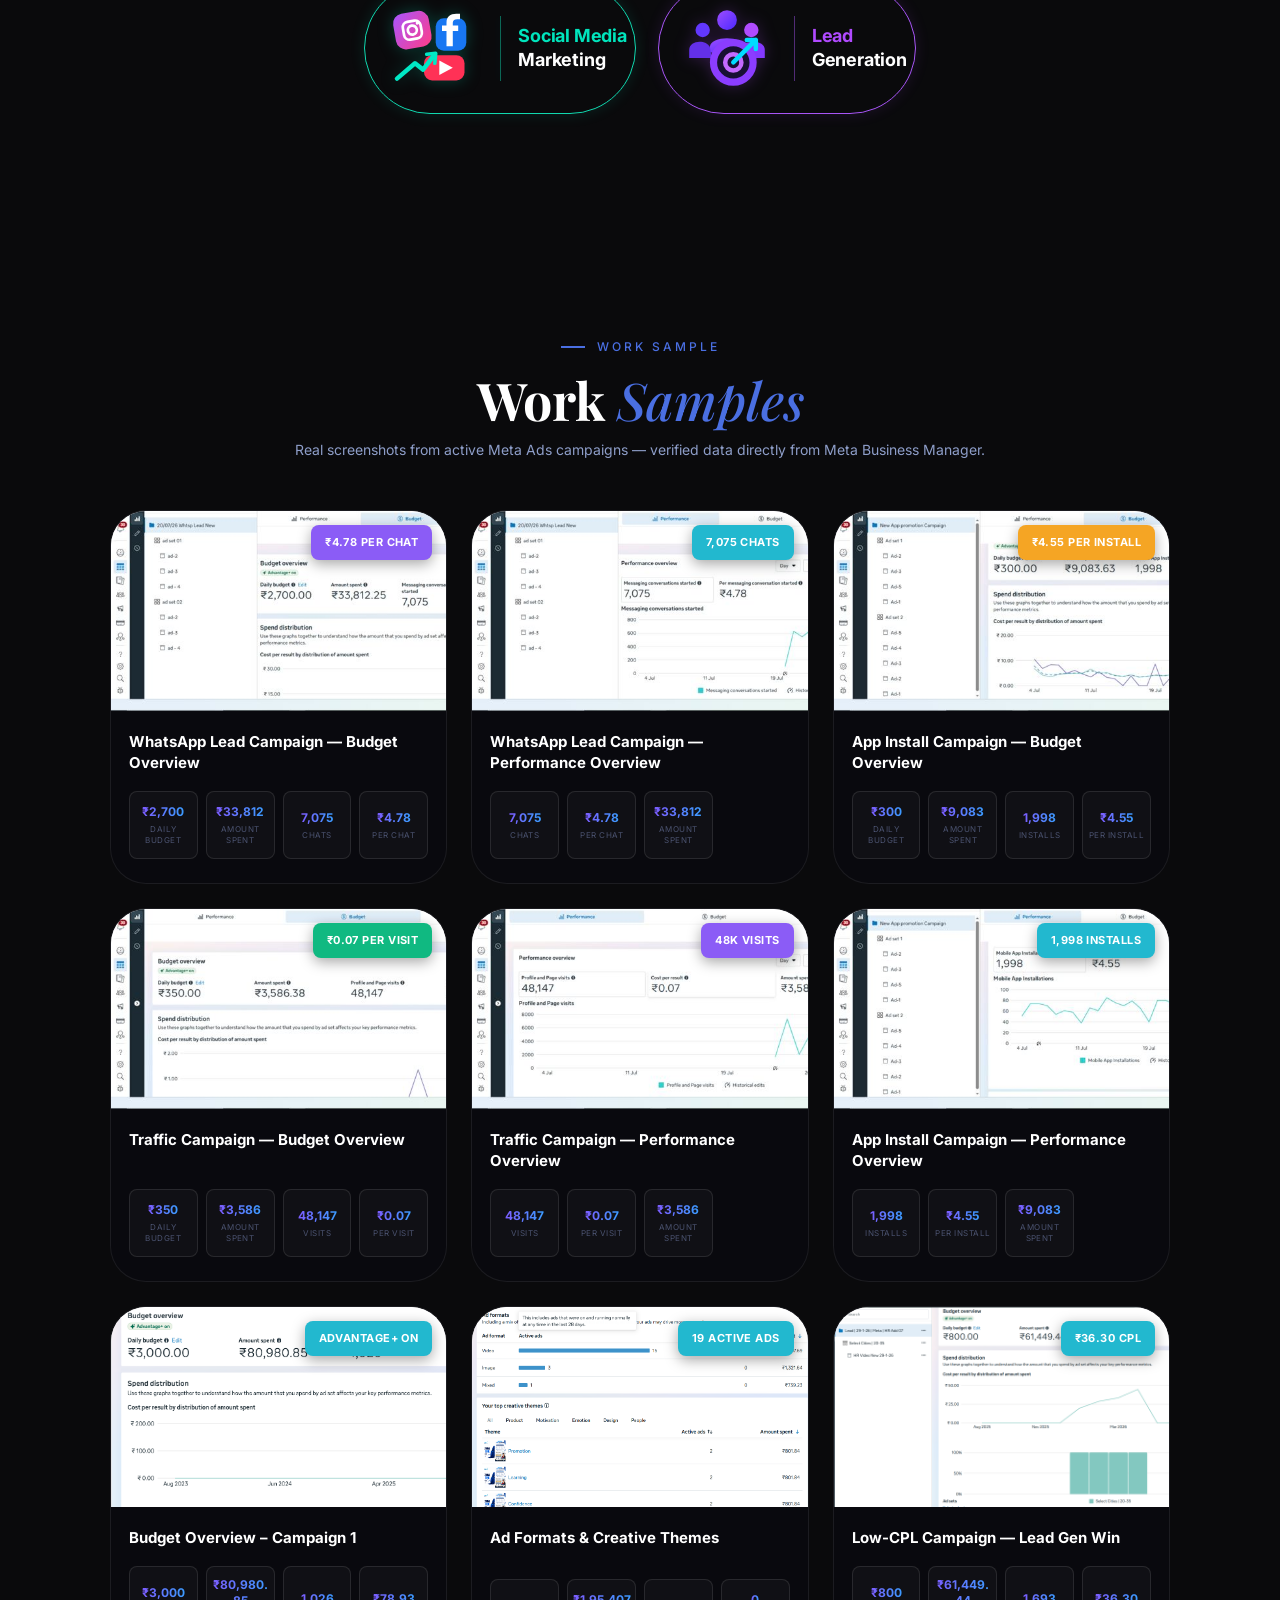
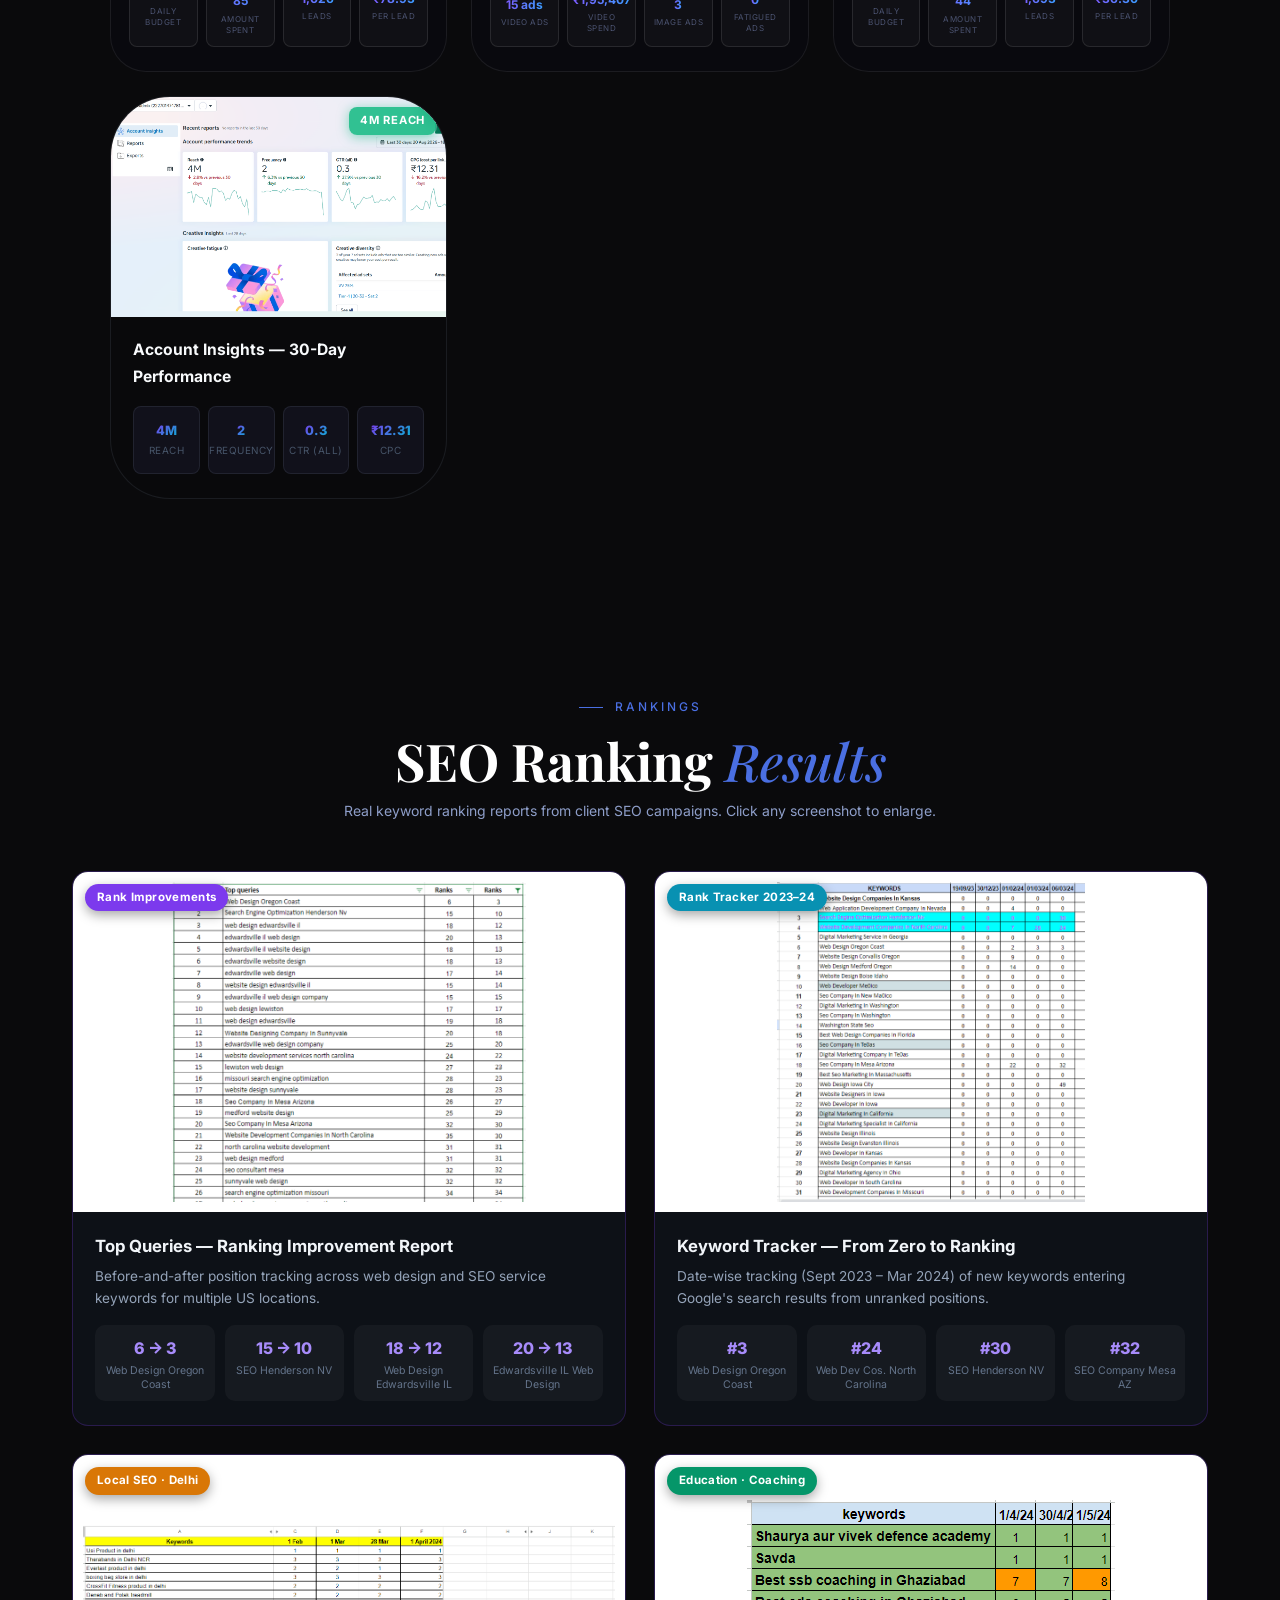
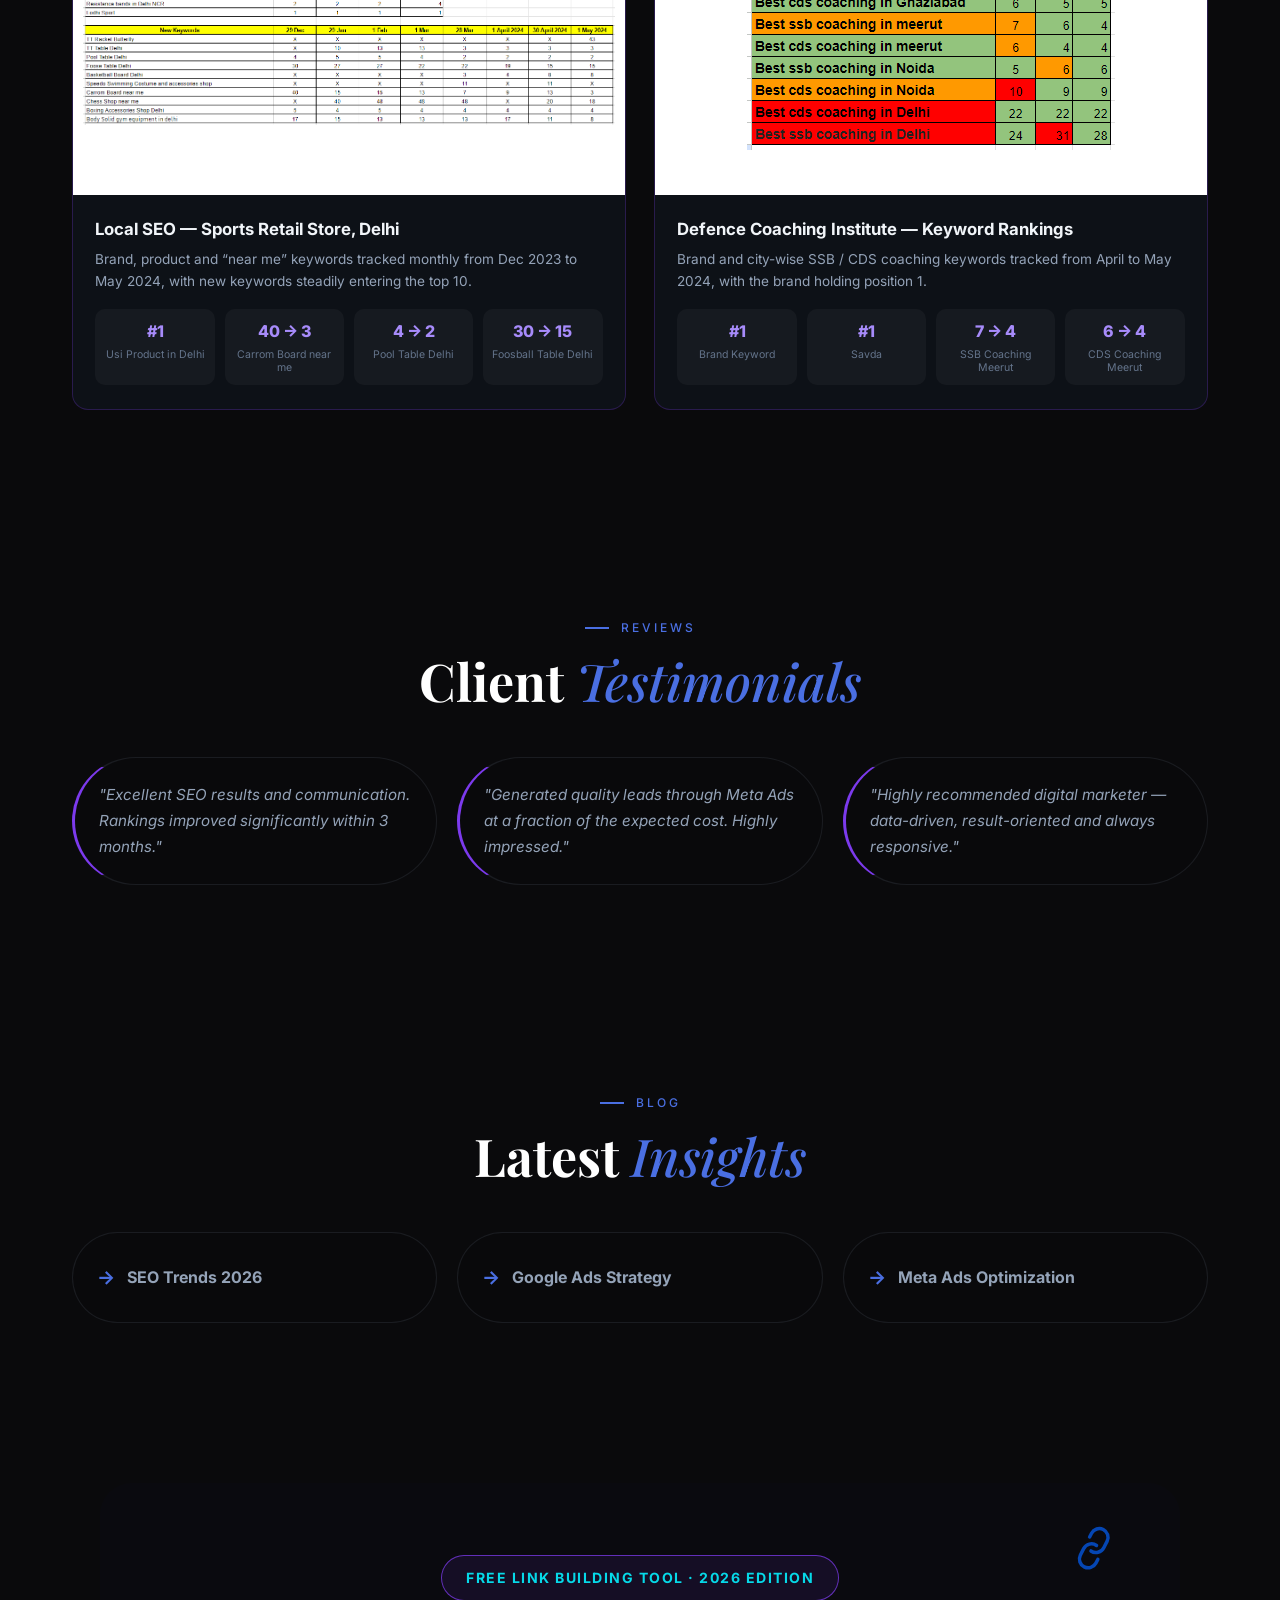
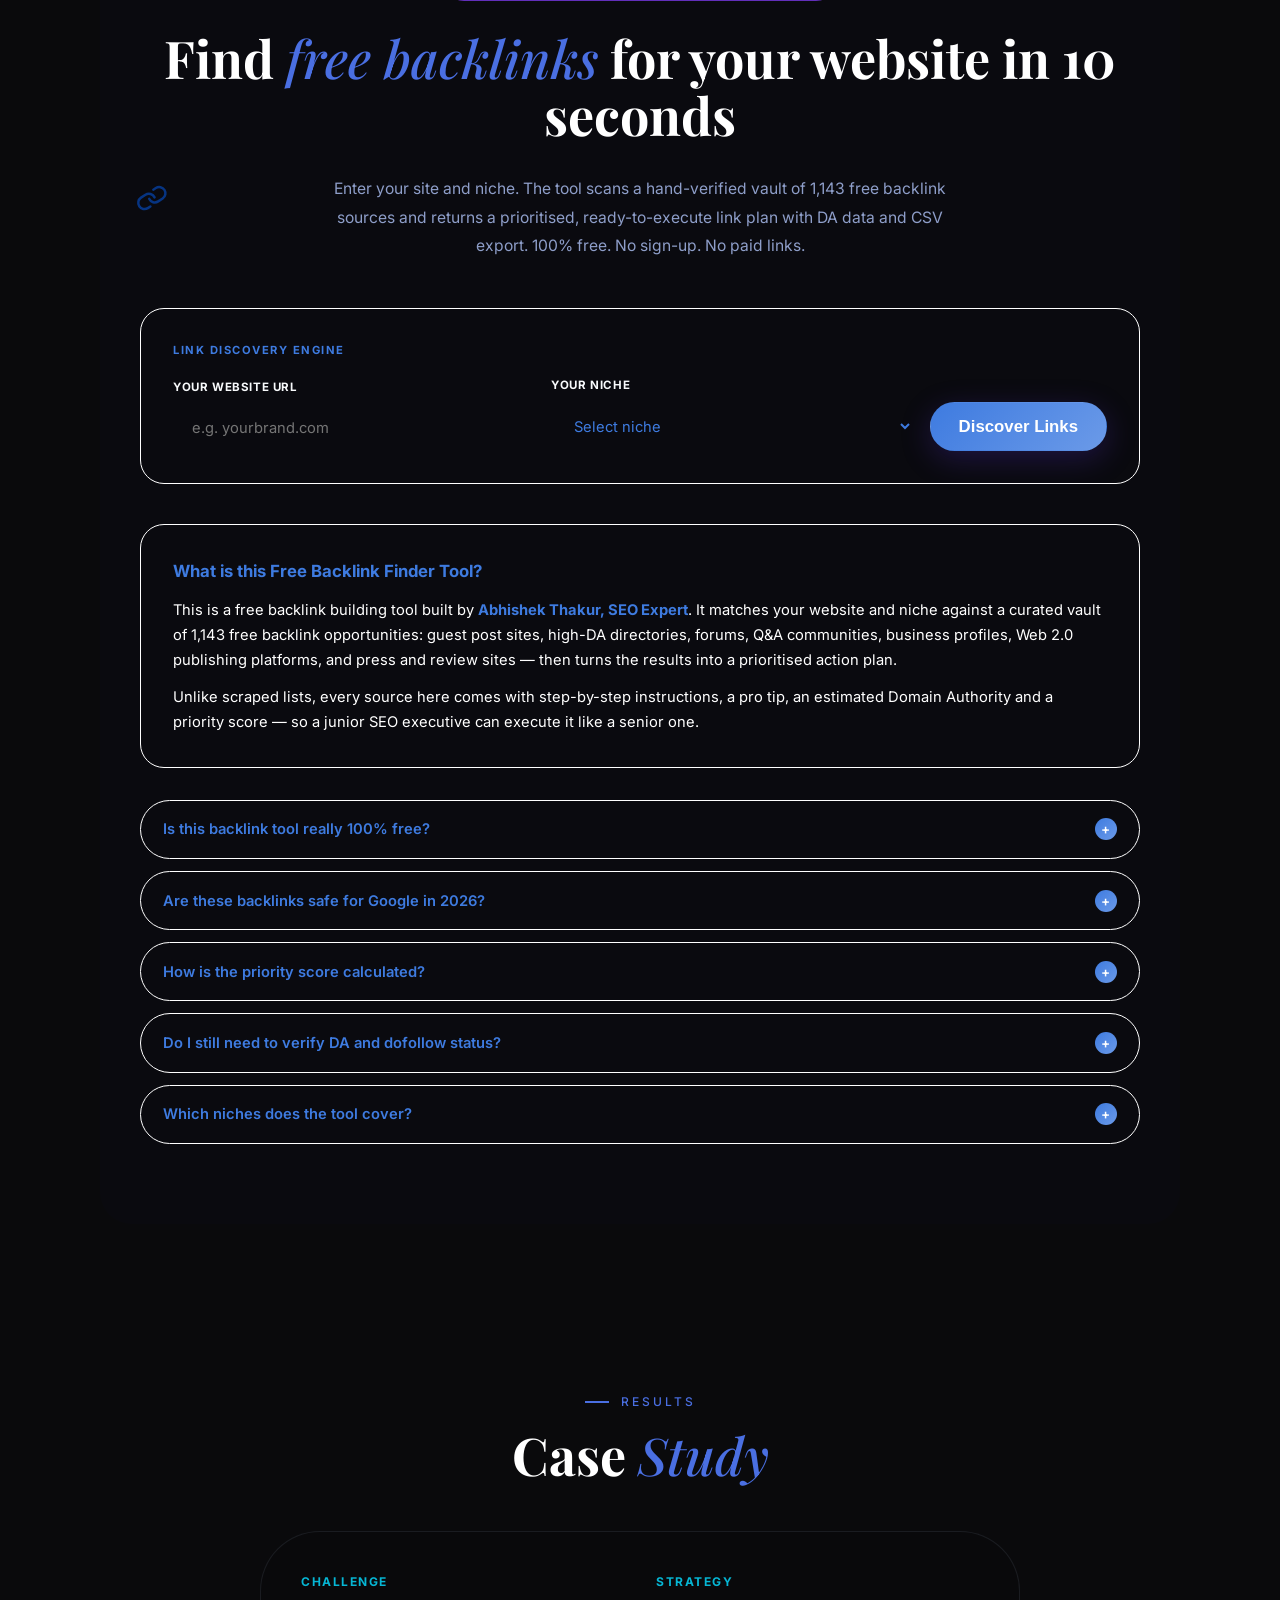
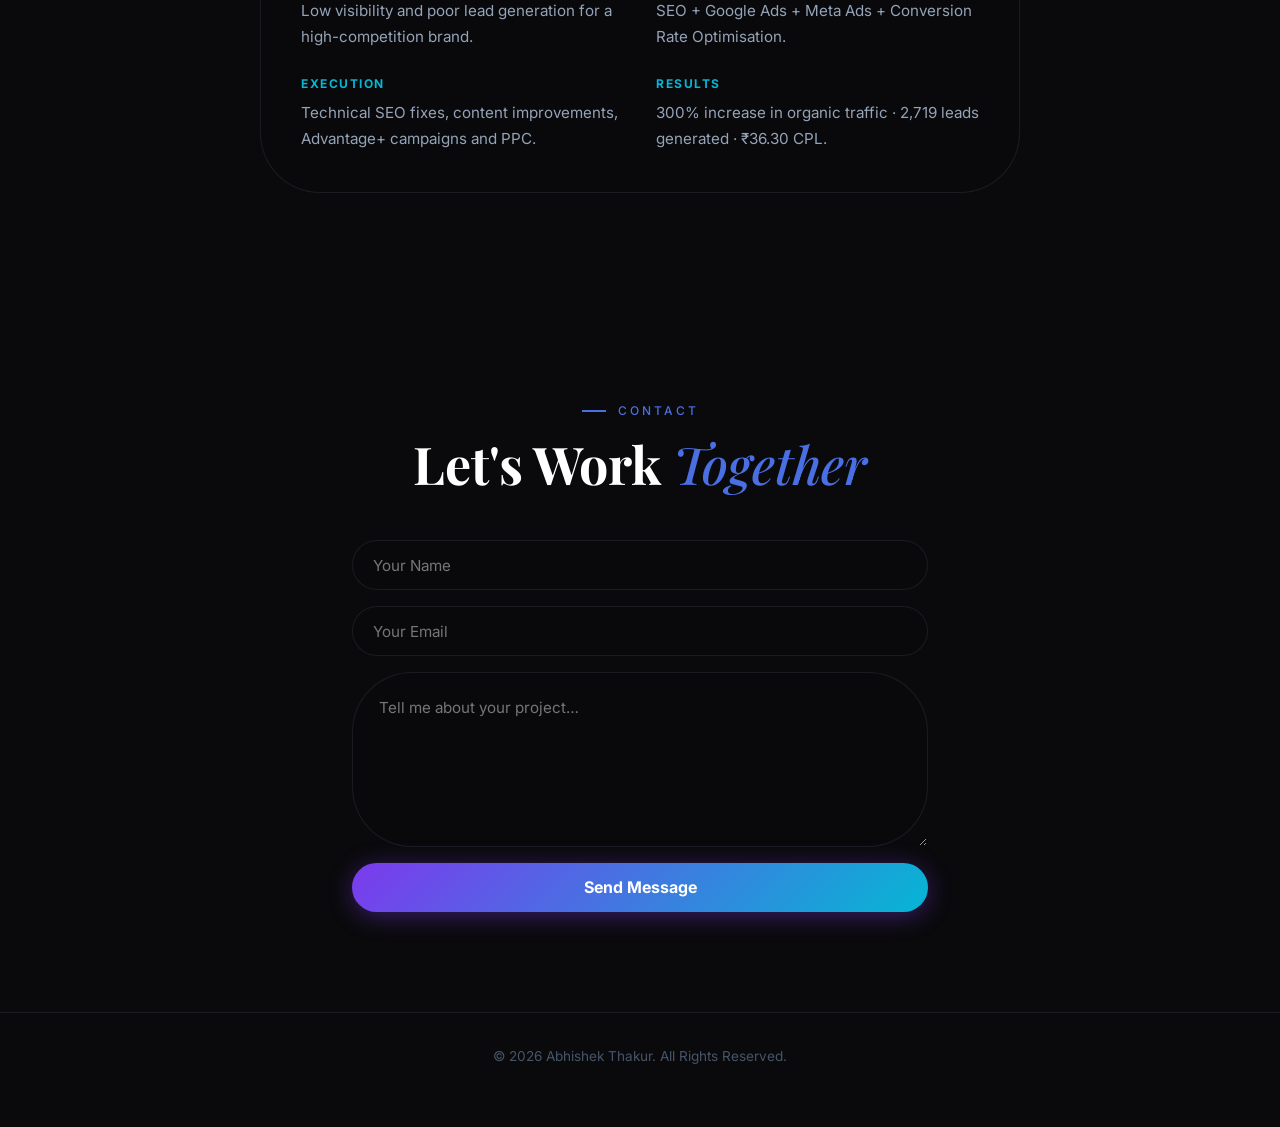
==== commit 43ff7da2: "Update print statement from 'Hello' to 'Goodbye'" ====
--- a/index.html
+++ b/index.html
@@ -104,9 +104,21 @@
       <h2 class="wsd-title">About <em>Me</em></h2>
     </div>
     <div class="about-content reveal">
-      I am a Digital Marketing Specialist with expertise in SEO, Google Ads, Meta Ads,
-      Website Optimization, Lead Generation, Social Media Marketing and Performance Marketing.
-      My focus is helping brands achieve measurable growth through data-driven marketing strategies.
+     Hi, I’m Abhishek. I help brands grow by making their marketing work harder and smarter.
+
+My work sits across performance marketing and growth marketing. I run SEO, Google Ads, and Meta Ads campaigns, and I fix the websites and landing pages behind them so more visitors become real leads and customers.
+
+What I enjoy most is the detail behind the numbers. I look at where people click, where they drop off, and what makes them act. Then I cut what isn’t working and put more into what is. Done consistently, that brings down the cost of getting a customer and raises the return on every rupee spent.
+
+I’m comfortable working with teams across design, sales, and leadership, and I keep my reports simple so everyone can see what’s working and why. Whether the goal is more leads, better ROI, or steady long-term growth, I focus on results you can measure.
+
+If you’re looking for someone who treats your marketing budget like their own, let’s talk.
+
+Short version for your headline
+
+Performance & Growth Marketing Specialist | SEO, Google Ads, Meta Ads | Helping brands grow with data and clear strategy
+
+I dropped most of the tool names (GA4, GTM, Looker Studio) to keep it natural. If you want them back for keyword reasons, they fit best in a separate “Skills” or “Tools” section on your site, so the About section can stay conversational.
     </div>
   </section>
   
--- a/style1.css
+++ b/style1.css
@@ -2004,3 +2004,116 @@
   }
 }
 }
+@media (max-width: 768px) {
+
+  /* Side scroll aur overflow band */
+  html, body {
+    overflow-x: hidden;
+    width: 100%;
+  }
+
+  * {
+    box-sizing: border-box;
+  }
+
+  /* Sections ko full width aur chhota padding do */
+  section,
+  main > div,
+  .container,
+  .wrapper {
+    width: 100% !important;
+    max-width: 100% !important;
+    margin-left: 0 !important;
+    margin-right: 0 !important;
+    padding-left: 16px !important;
+    padding-right: 16px !important;
+  }
+
+  /* Timeline / experience: sab nested spacing hatao */
+  [class*="timeline"],
+  [class*="experience"],
+  [class*="exp-"],
+  [class*="resume"] {
+    margin-left: 0 !important;
+    margin-right: 0 !important;
+    padding-left: 0 !important;
+    padding-right: 0 !important;
+    width: 100% !important;
+    max-width: 100% !important;
+    display: block !important;
+    float: none !important;
+    grid-template-columns: 1fr !important;
+  }
+
+  /* Alternate left/right layout ko single column banao */
+  [class*="timeline"] > *,
+  [class*="experience"] > * {
+    width: 100% !important;
+    left: 0 !important;
+    right: auto !important;
+    margin-left: 0 !important;
+    padding-left: 16px !important;
+  }
+
+  /* Extra vertical lines hatao, sirf ek rakho */
+  [class*="timeline"]::after {
+    display: none !important;
+  }
+  [class*="timeline"]::before {
+    left: 4px !important;
+  }
+  /* Grid/flex layouts ko stack karo */
+  [class*="grid"],
+  [class*="row"],
+  [class*="flex"] {
+    grid-template-columns: 1fr !important;
+    flex-wrap: wrap !important;
+  }
+
+  /* Text readable rakho */
+  p, li {
+    font-size: 15px;
+    line-height: 1.6;
+    word-break: normal;
+    overflow-wrap: break-word;
+  }
+
+  h1 { font-size: 2rem !important; }
+  h2 { font-size: 1.5rem !important; }
+
+  img, video {
+    max-width: 100%;
+    height: auto;
+  }
+}
+.service-pill {
+  display: flex;
+  align-items: center;
+  gap: 16px;
+  width: 100%;
+}
+
+.service-pill .icon {
+  flex: 0 0 auto;   /* icon apni jagah rakhe */
+  width: 90px;
+}
+
+.service-pill .divider {
+  flex: 0 0 1px;
+}
+
+.service-pill .text {
+  flex: 1 1 auto;   /* bachi hui jagah text ko mile */
+  min-width: 0;
+  font-size: 1.25rem;  /* fixed readable size */
+  white-space: normal;
+}
+@media (max-width: 768px) {
+  [class*="pill"] *, [class*="service"] * {
+    font-size: 18px !important;
+    min-width: 0 !important;
+    width: auto !important;
+    opacity: 1 !important;
+    visibility: visible !important;
+  }
+}
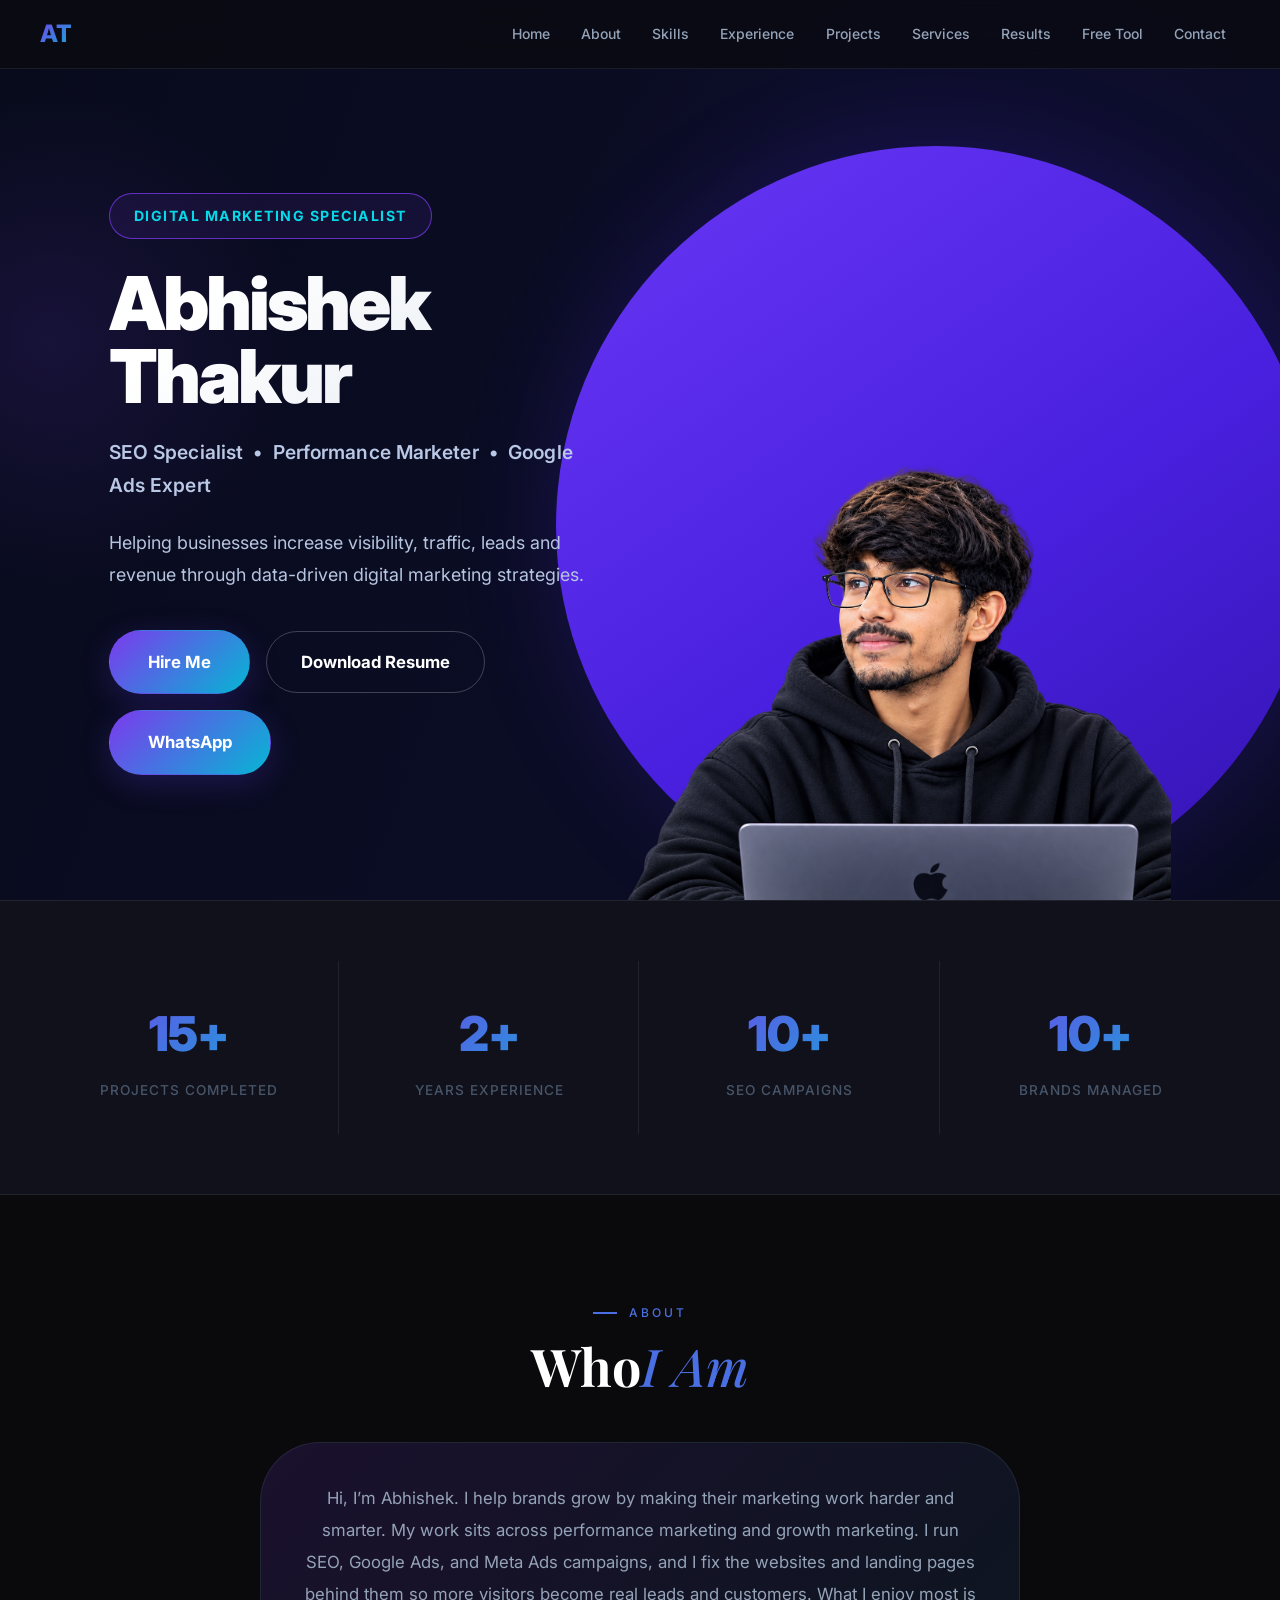
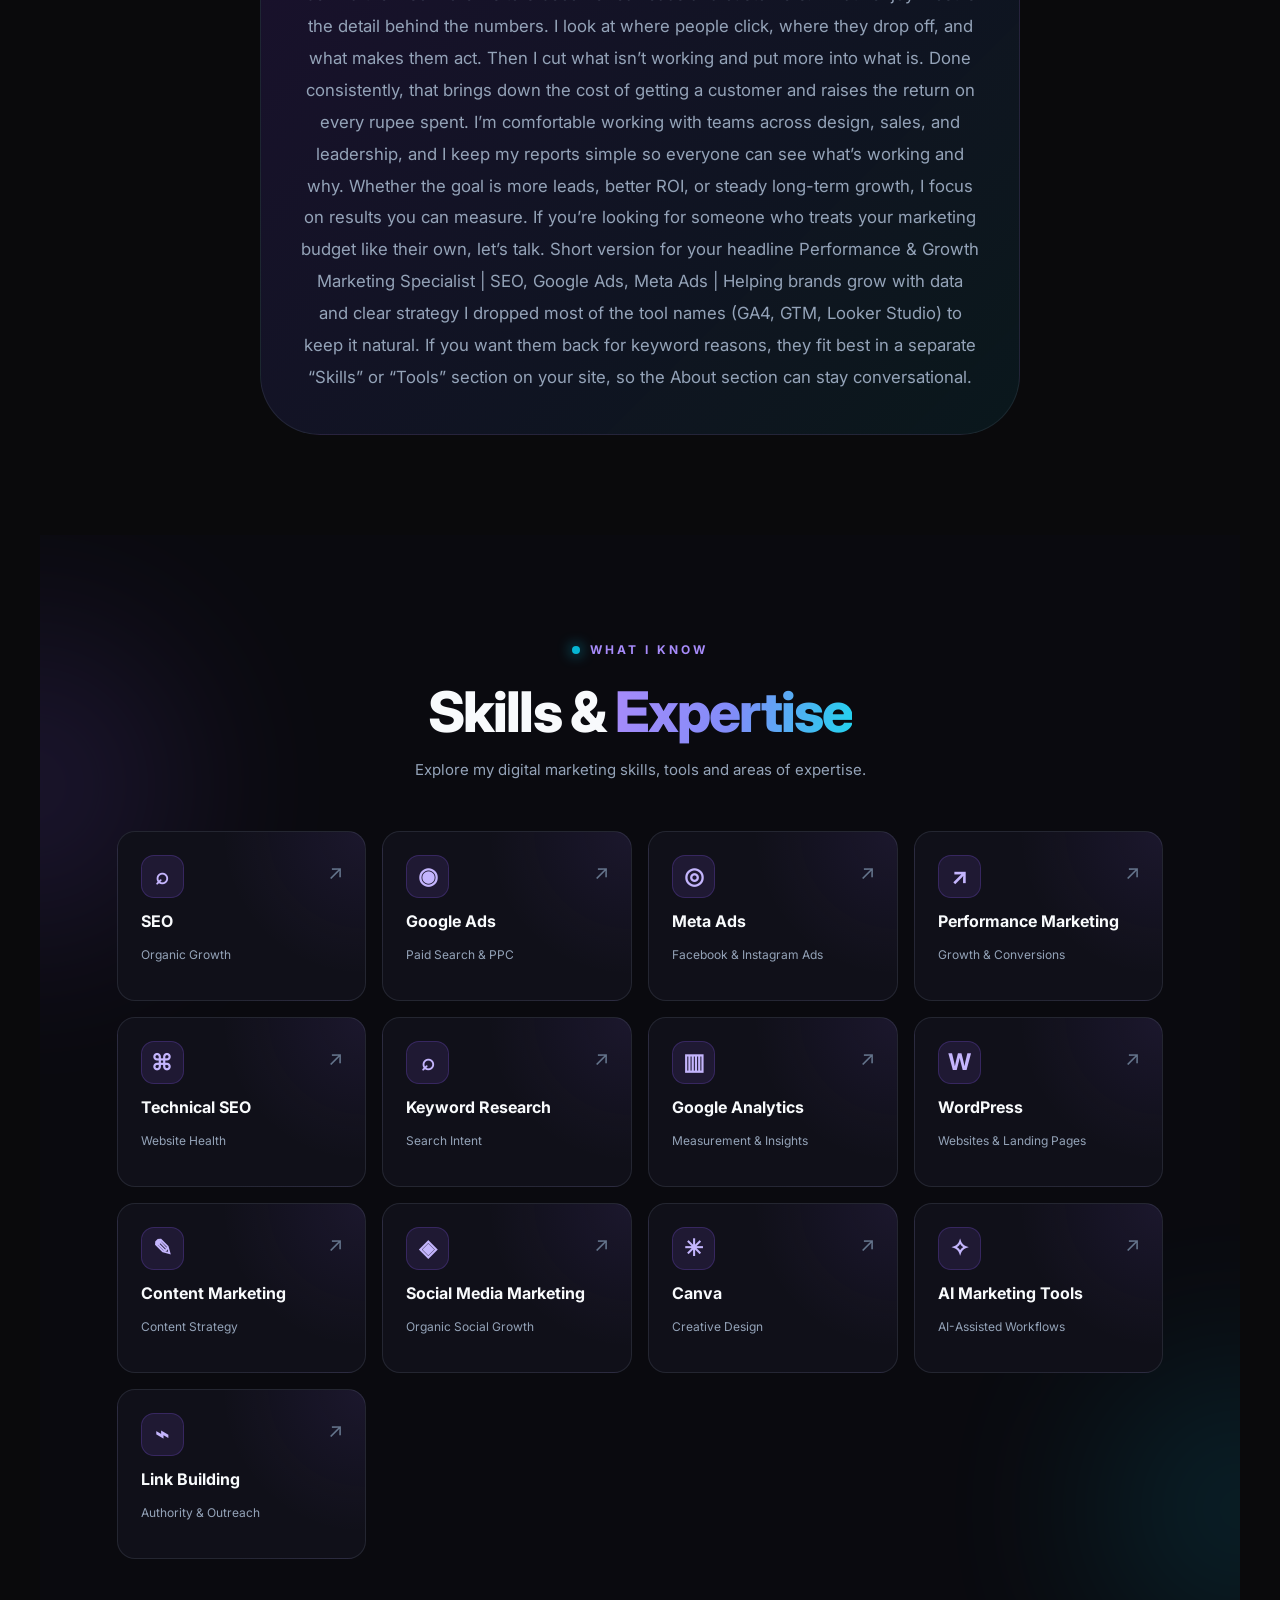
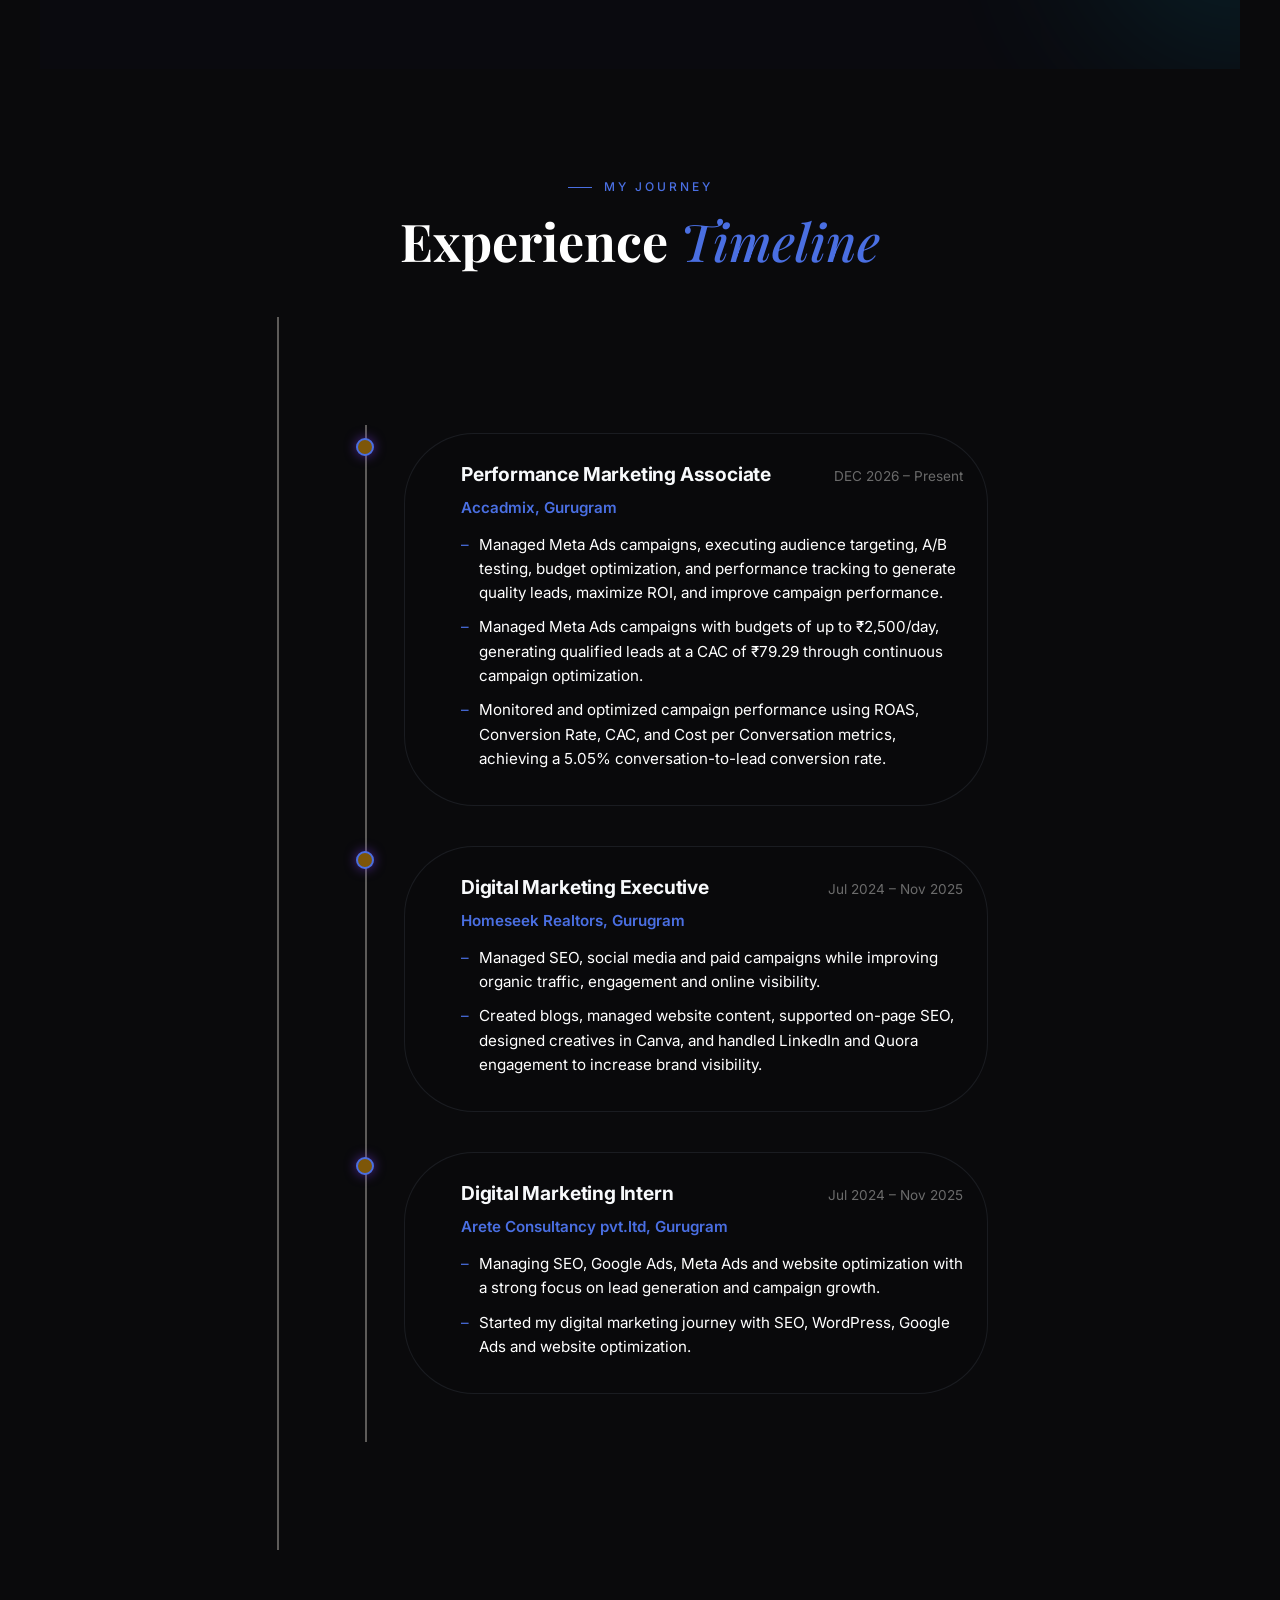
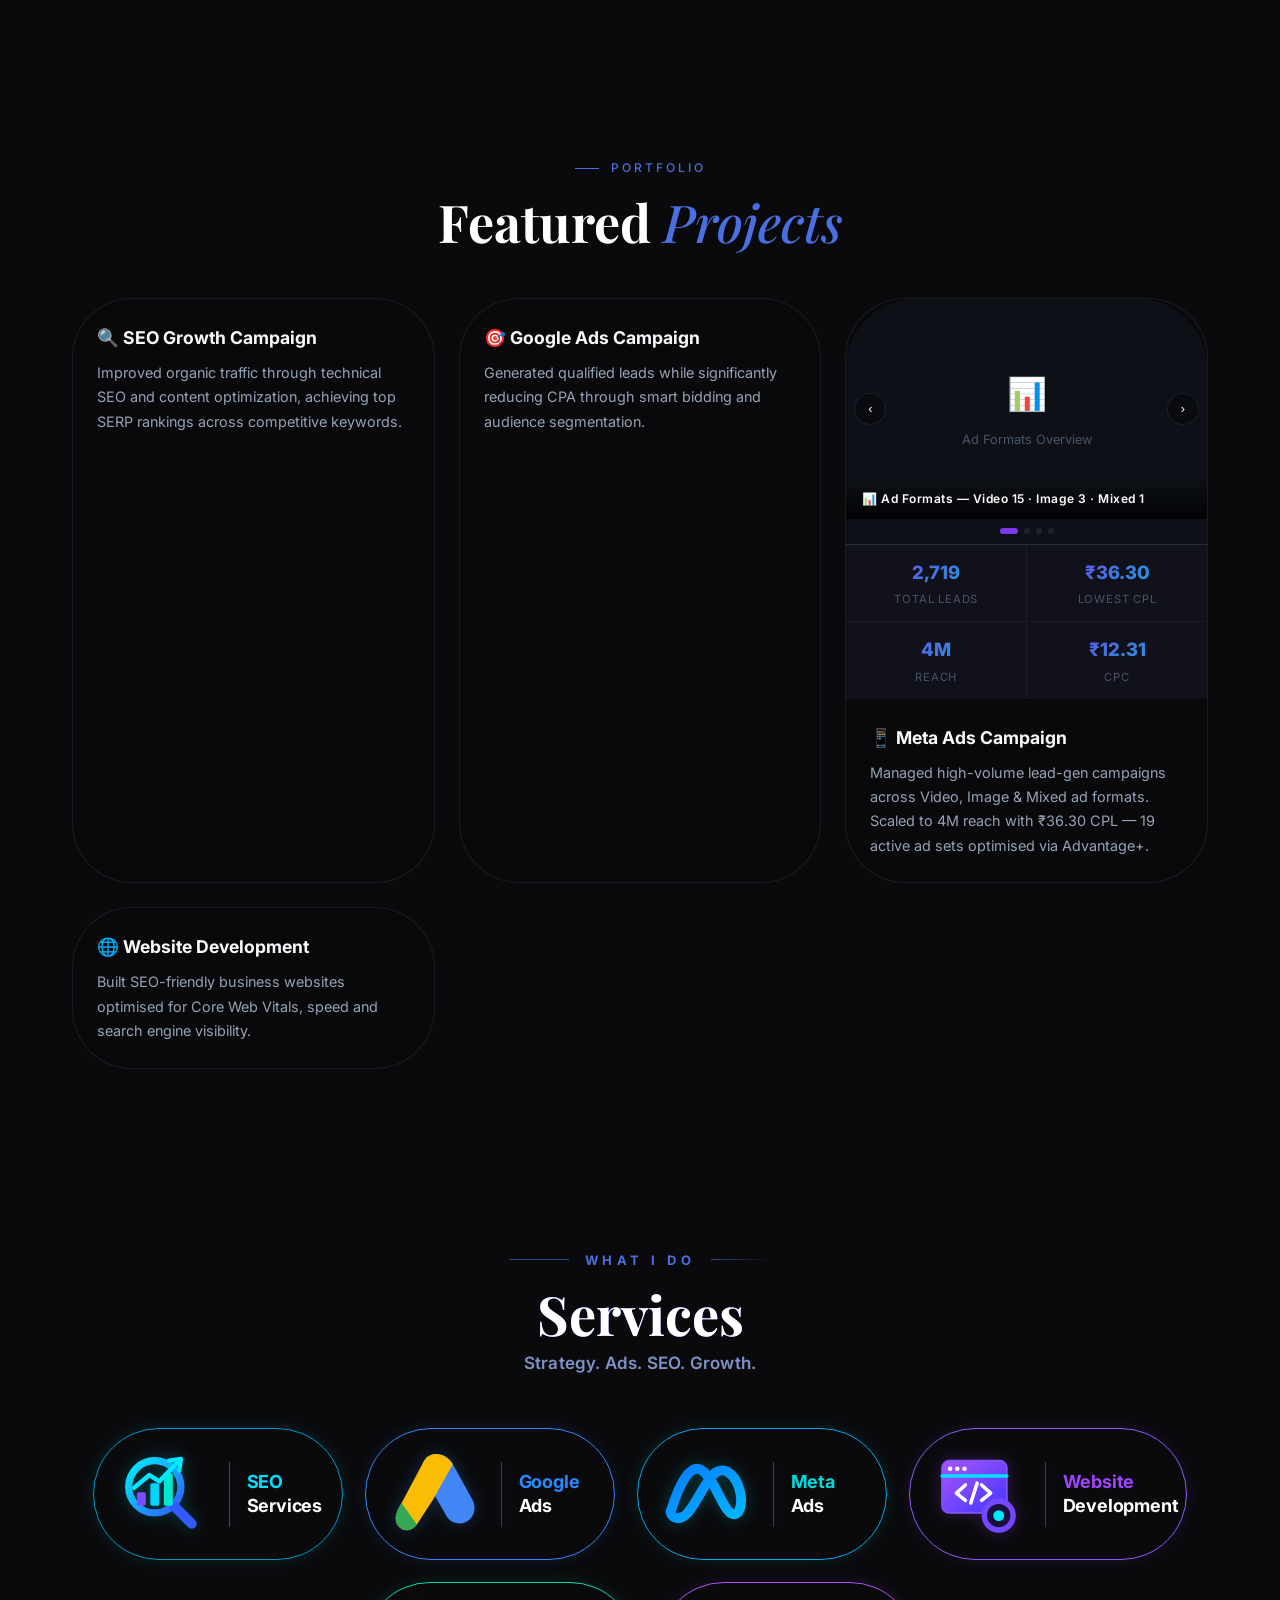
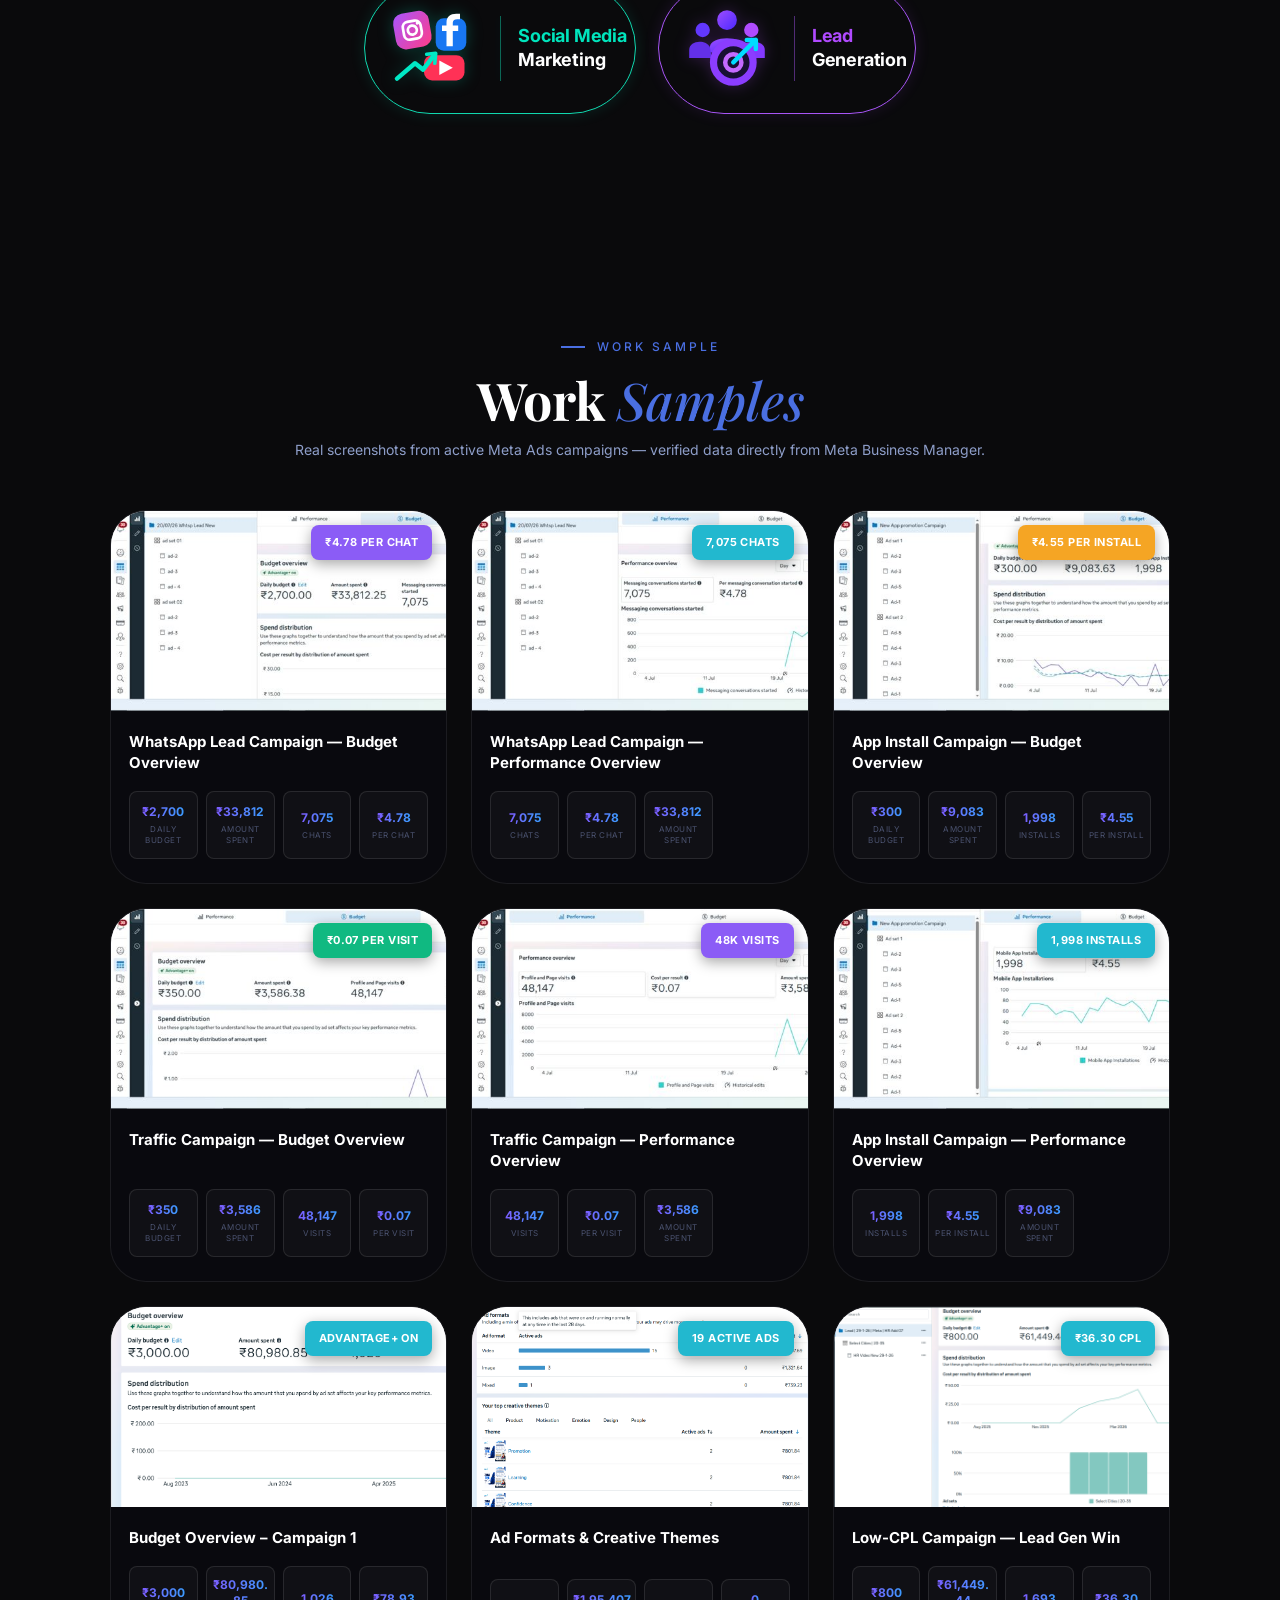
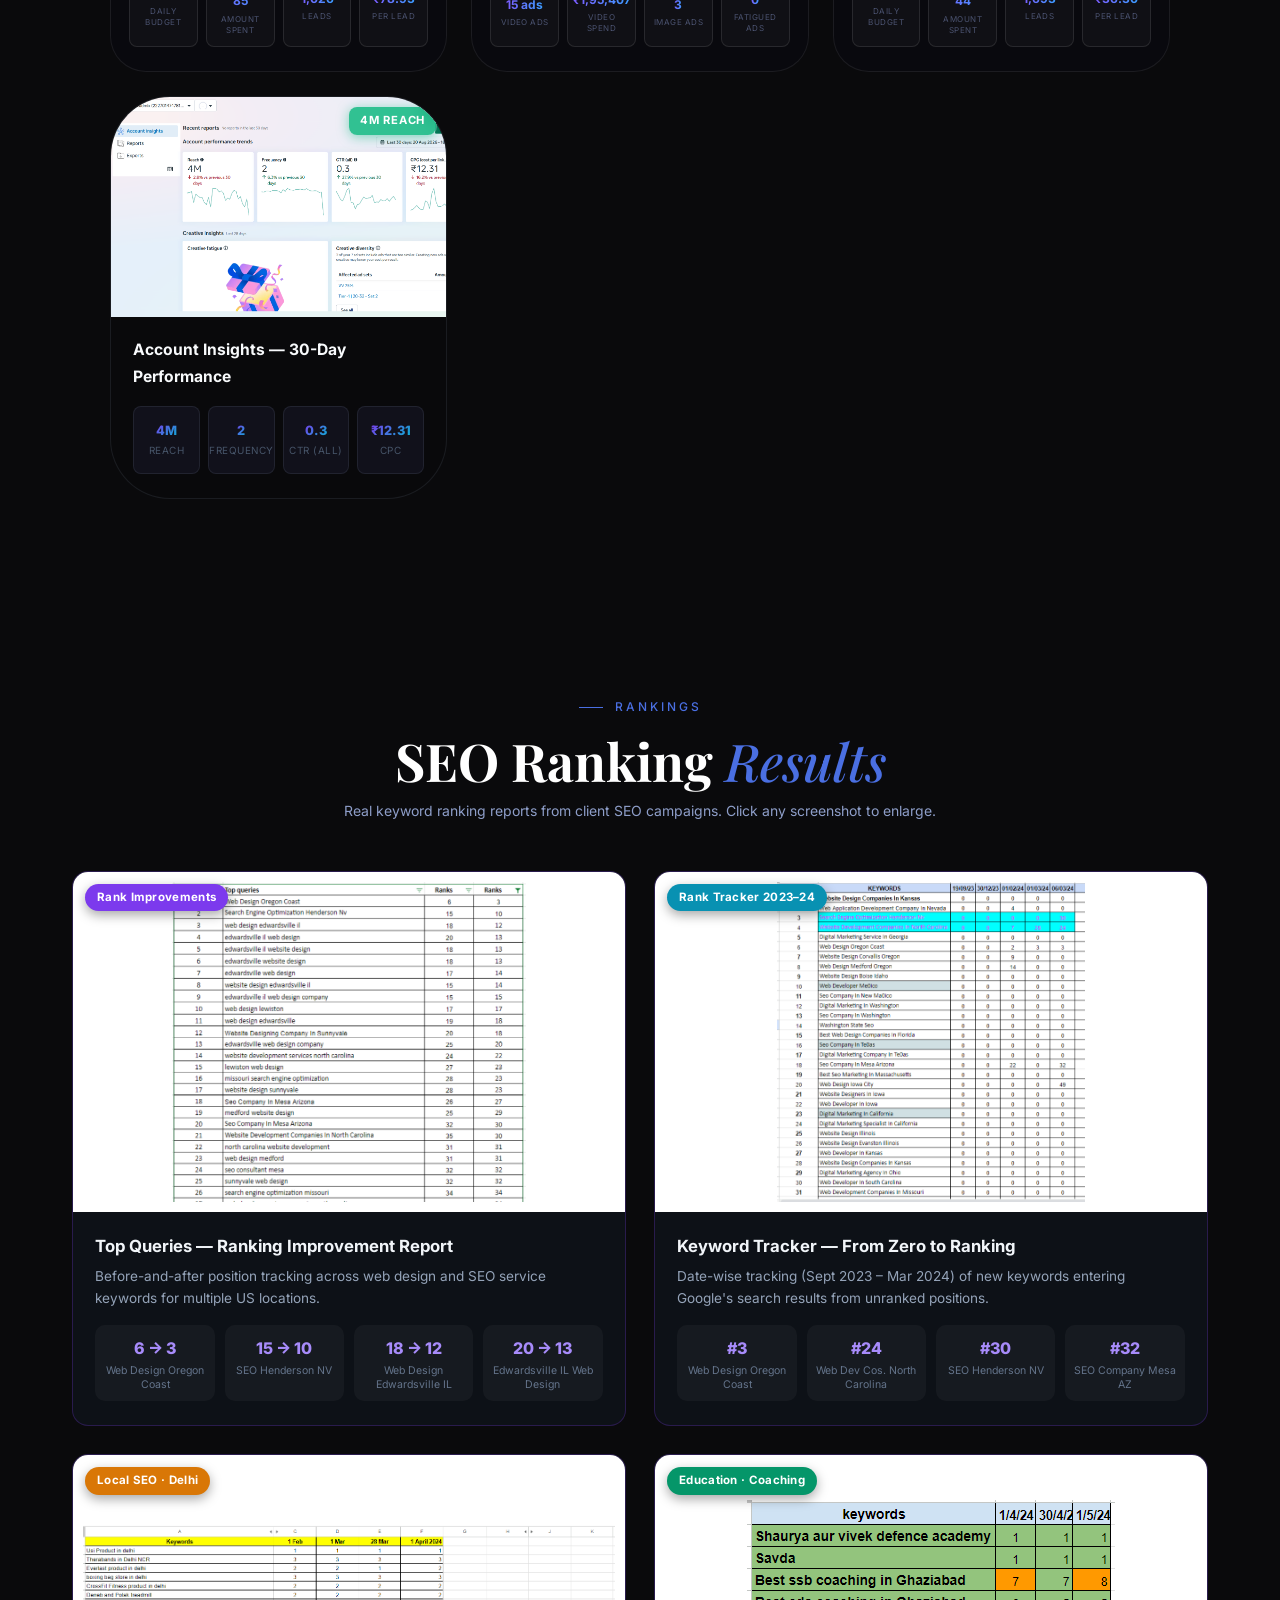
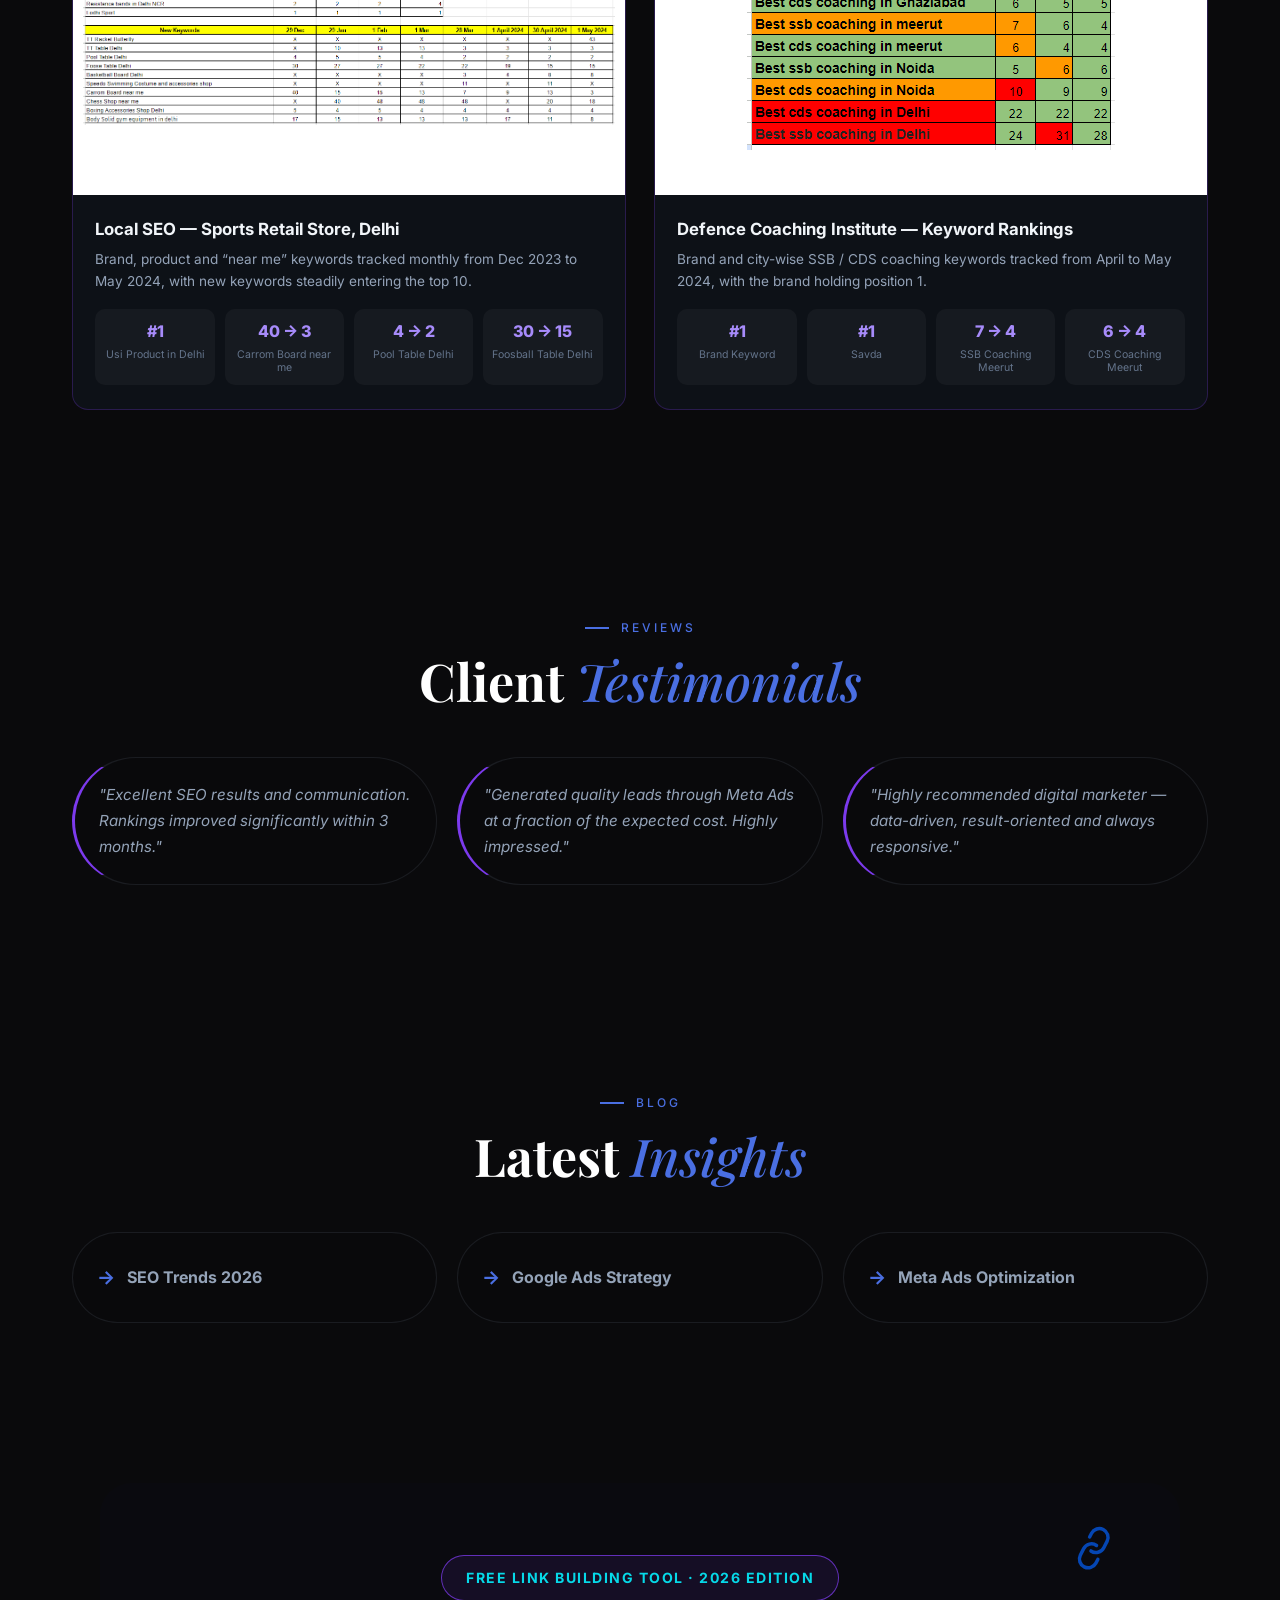
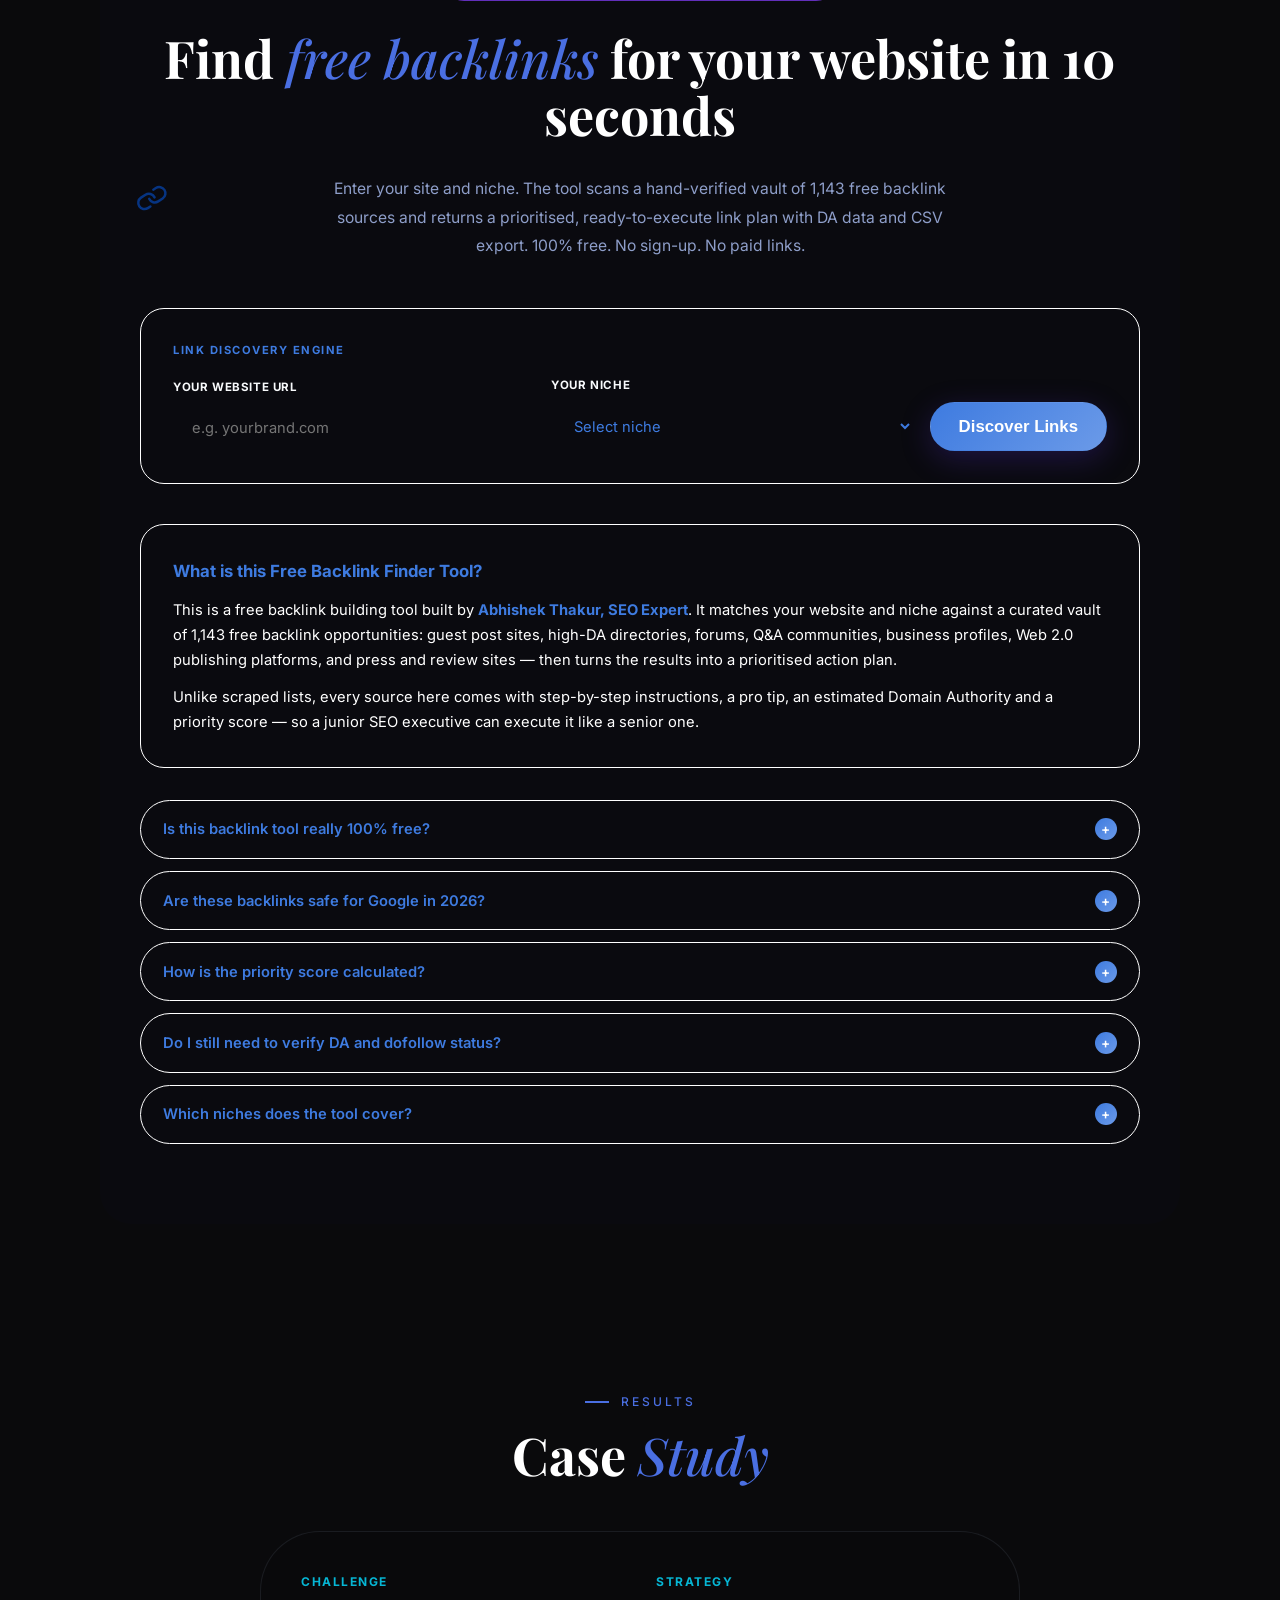
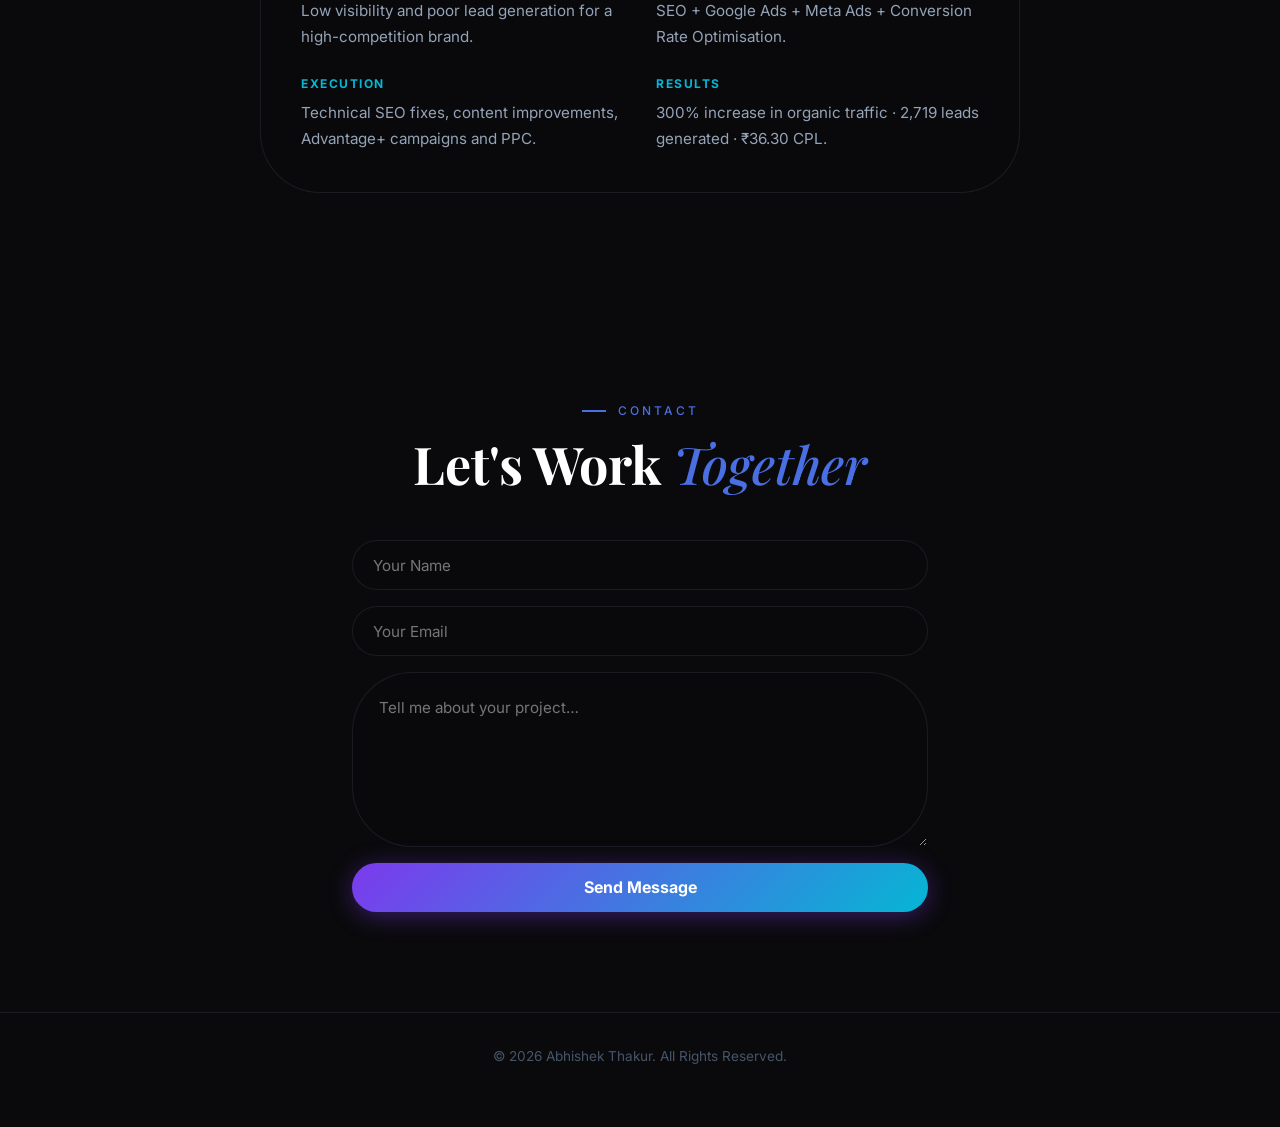
==== commit 0ed6928a: "Update index.html" ====
--- a/index.html
+++ b/index.html
@@ -101,7 +101,7 @@
   <section id="about">
     <div class="head-center reveal">
       <span class="wsd-eyebrow">About</span>
-      <h2 class="wsd-title">About <em>Me</em></h2>
+      <h2 class="wsd-title">Who<em>I Am</em></h2>
     </div>
     <div class="about-content reveal">
      Hi, I’m Abhishek. I help brands grow by making their marketing work harder and smarter.
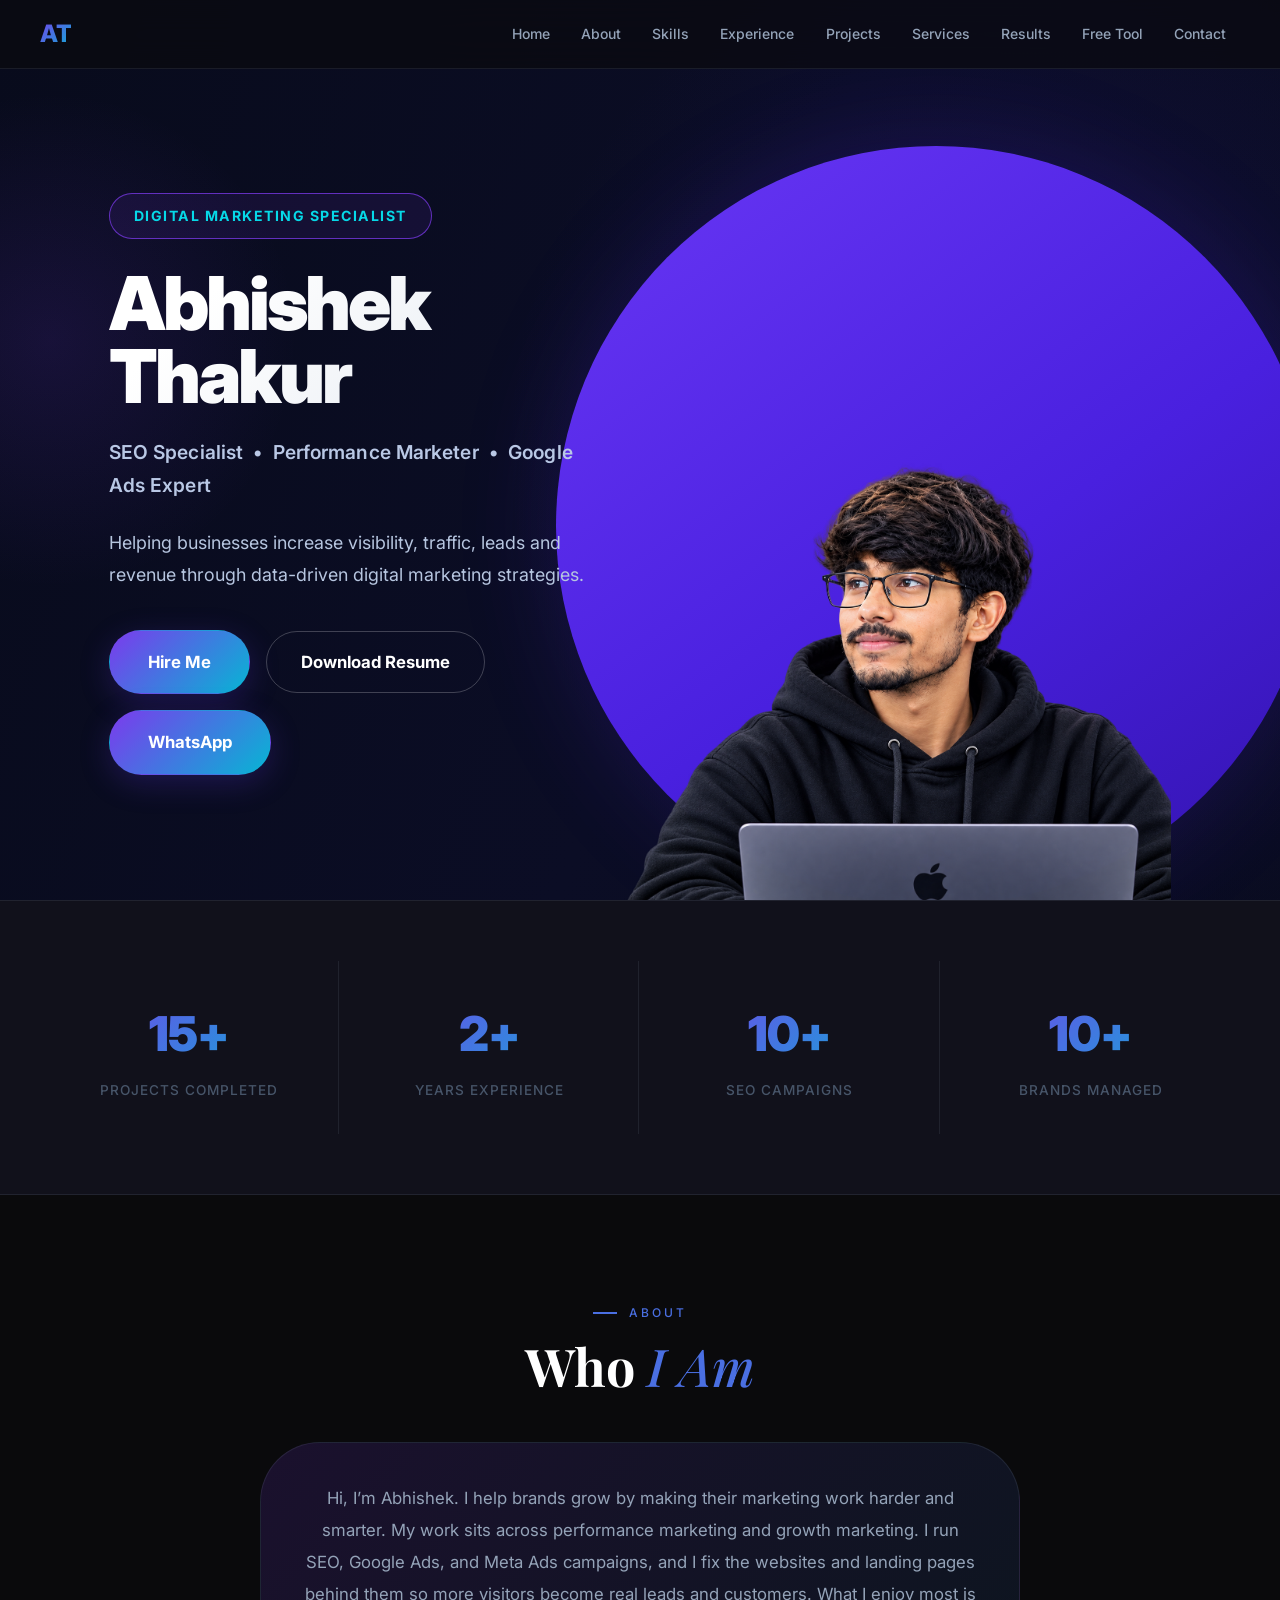
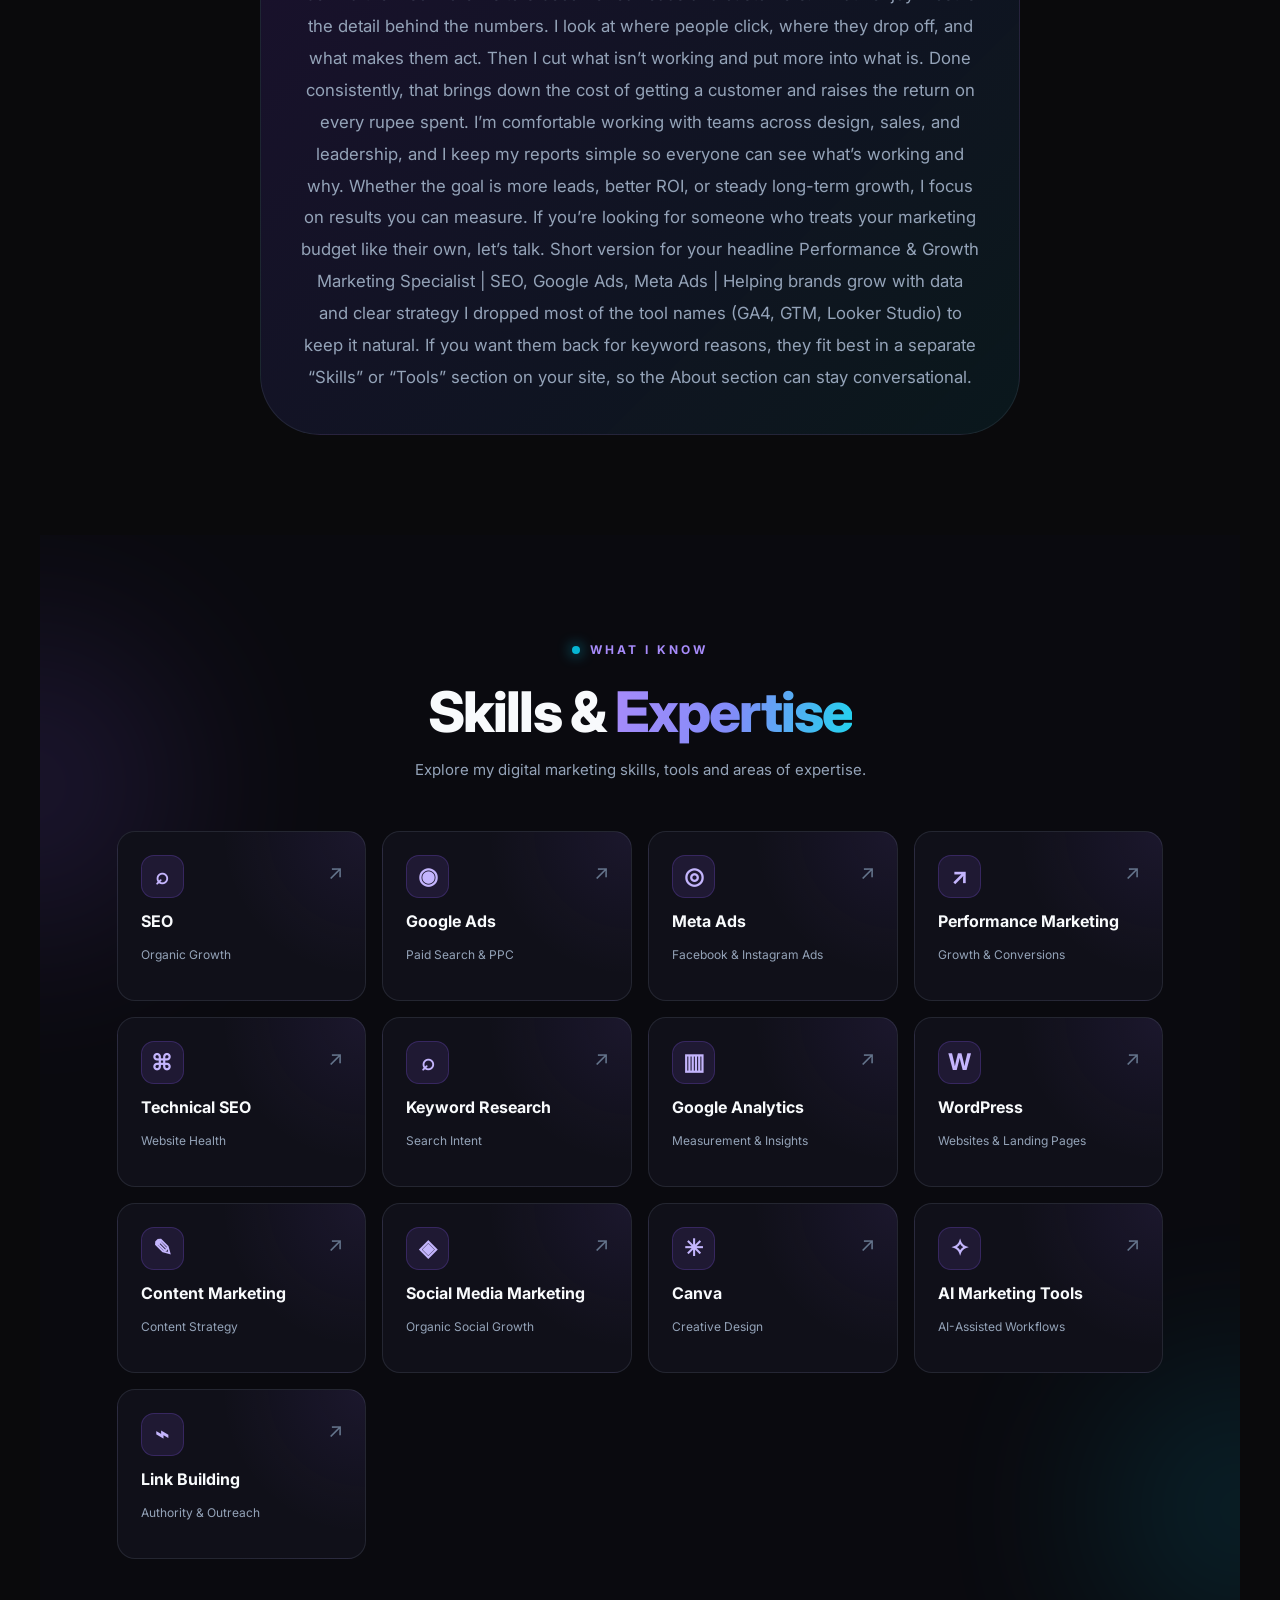
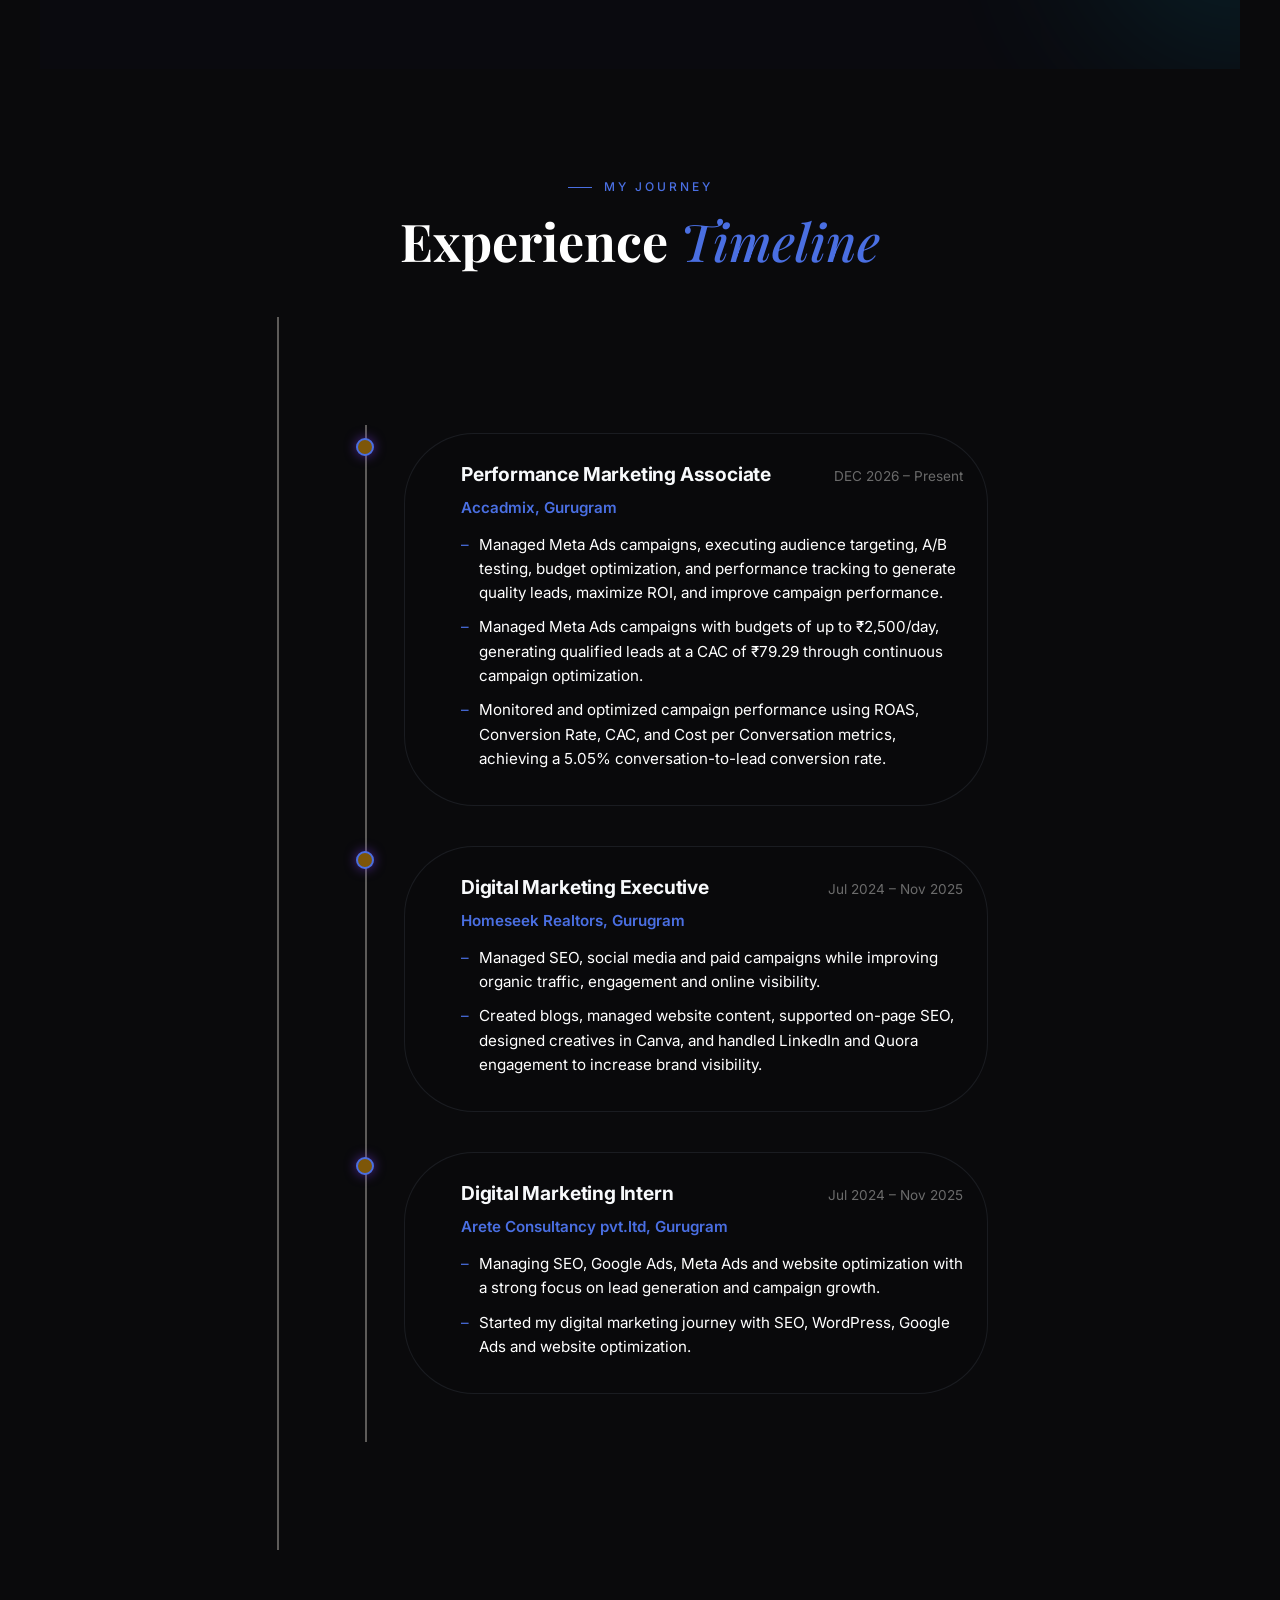
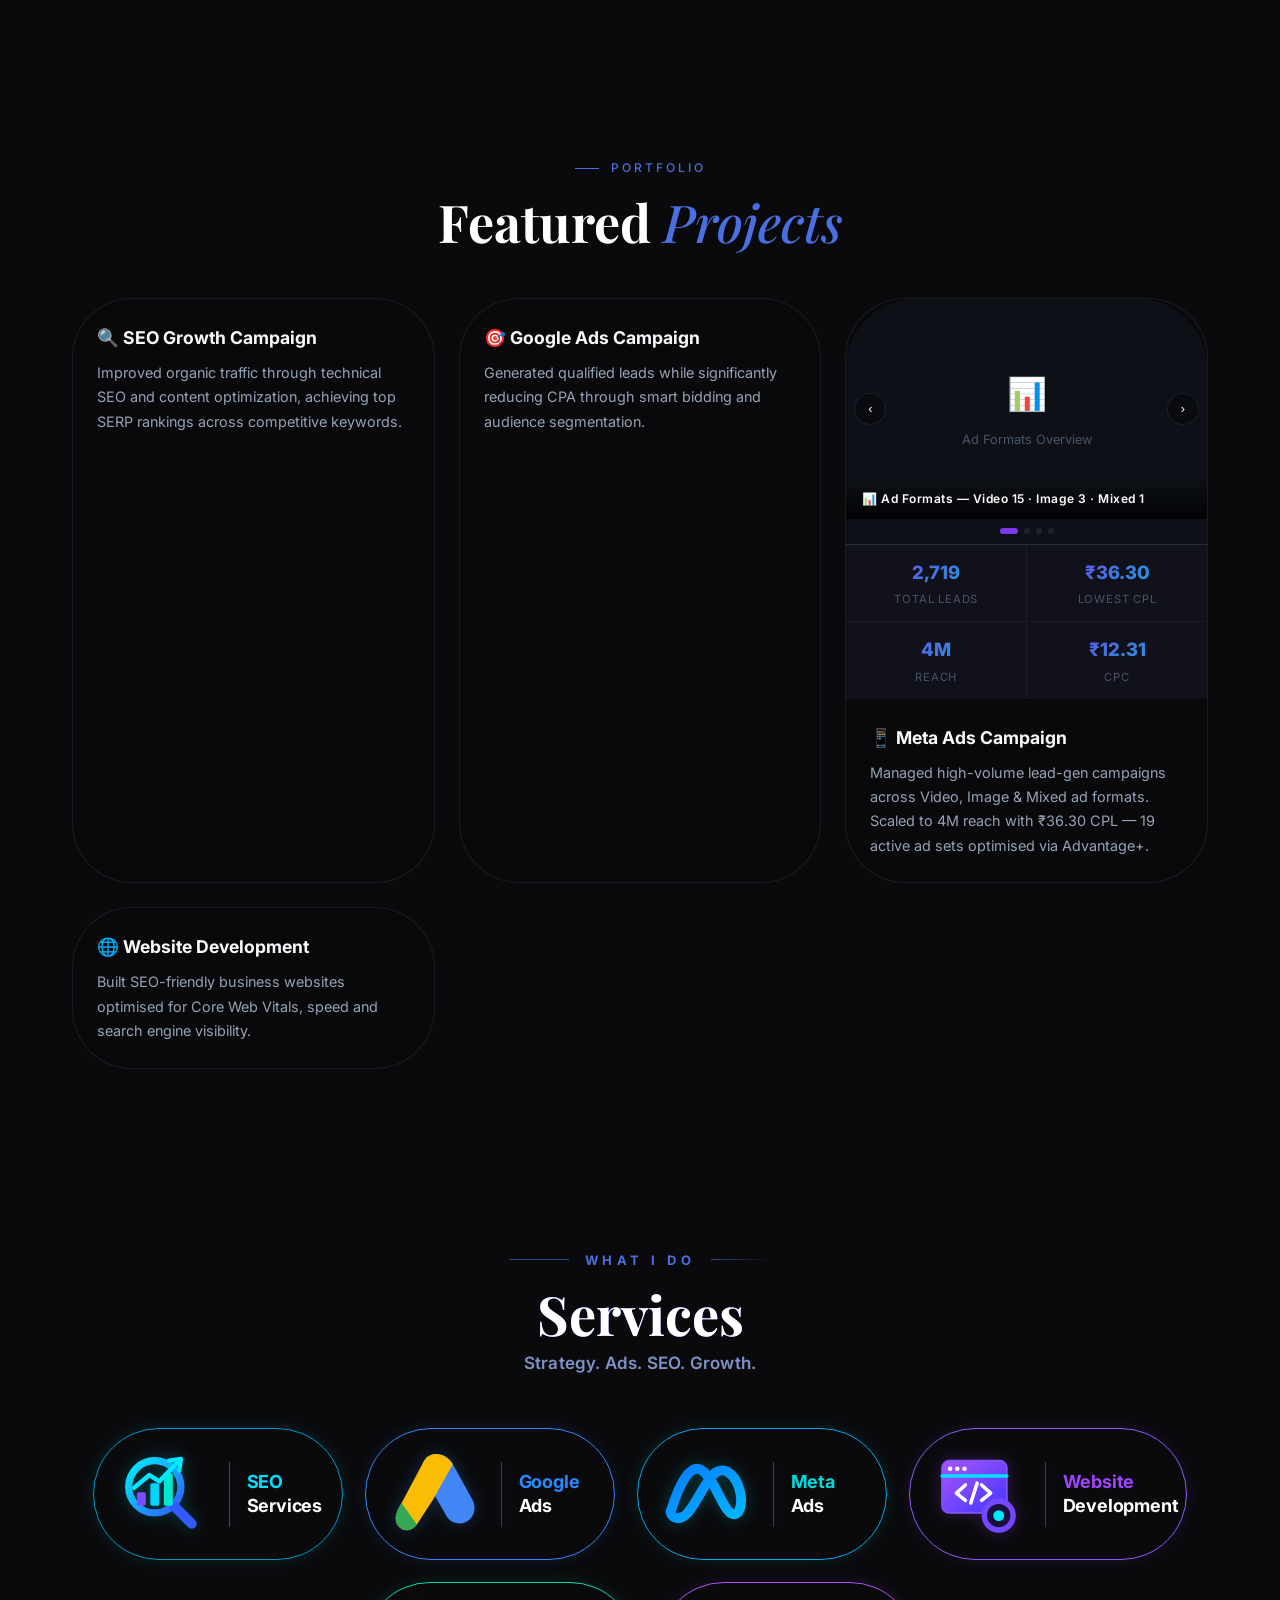
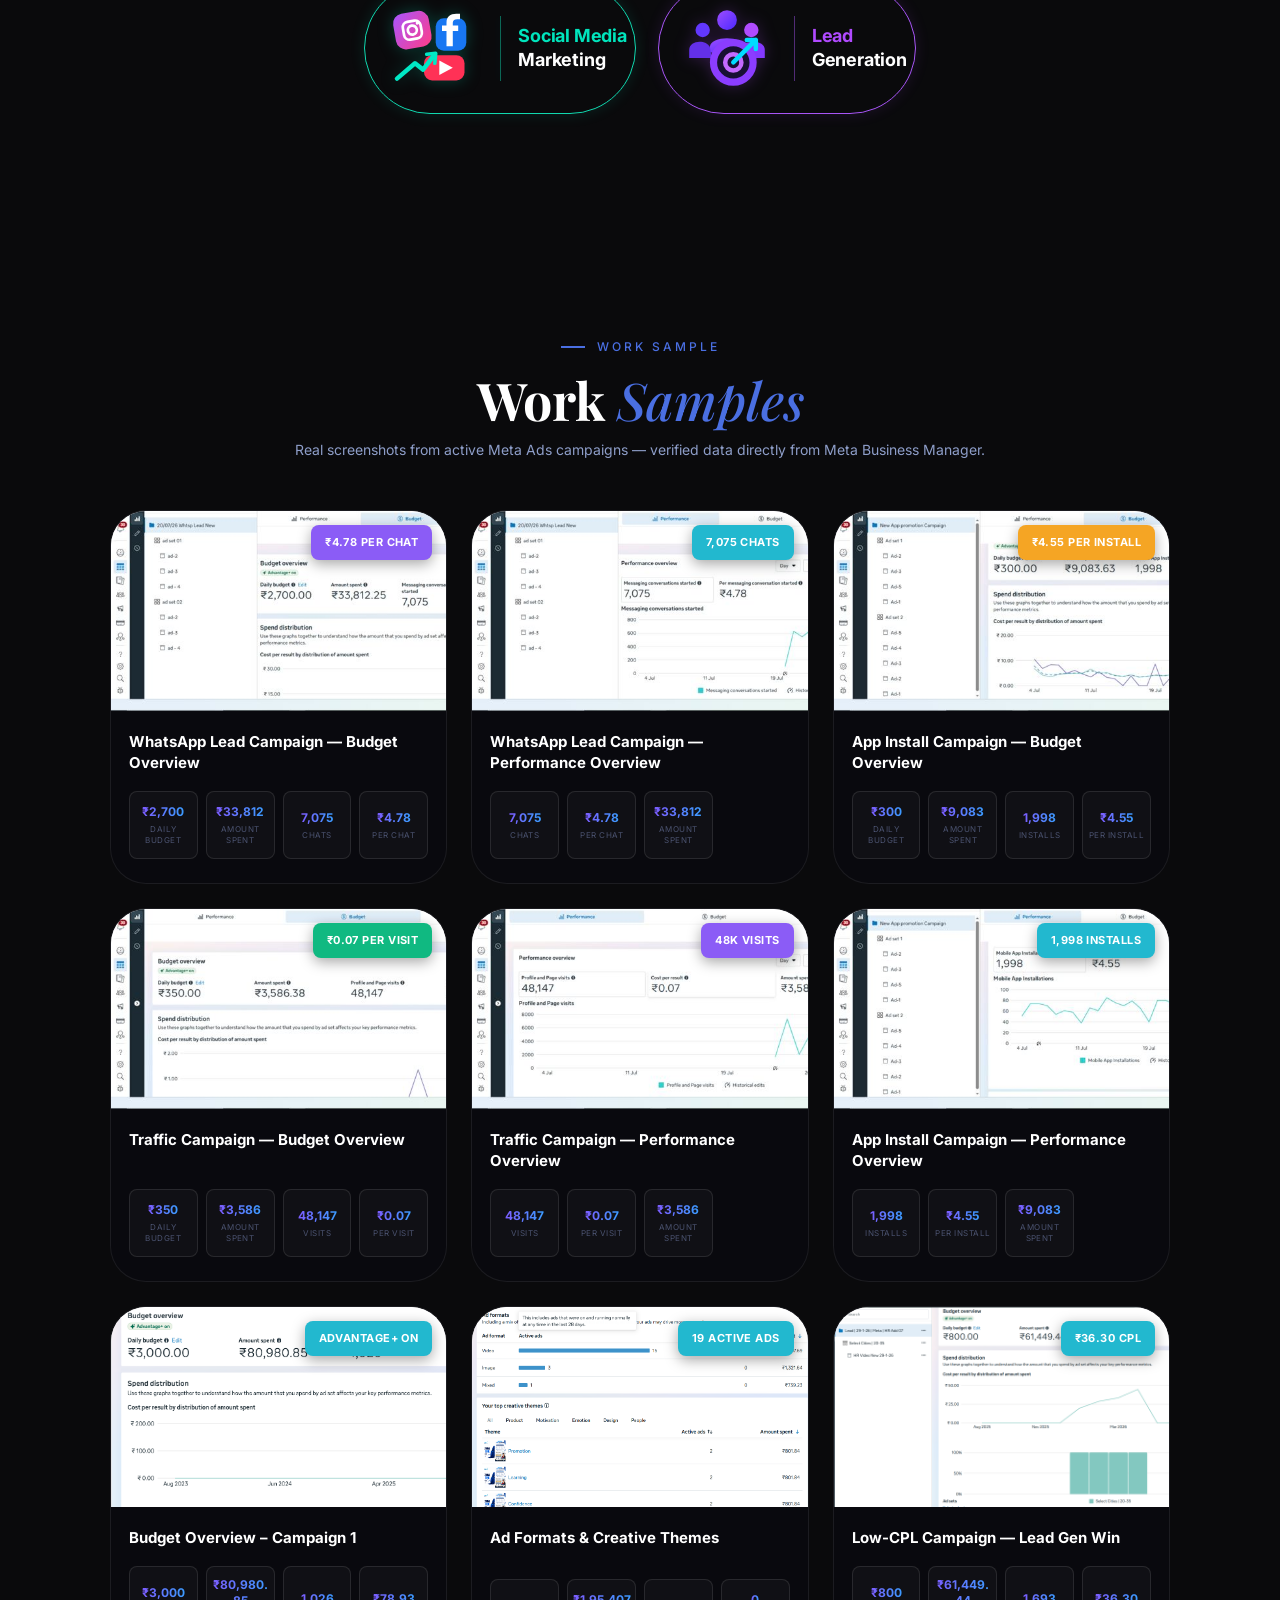
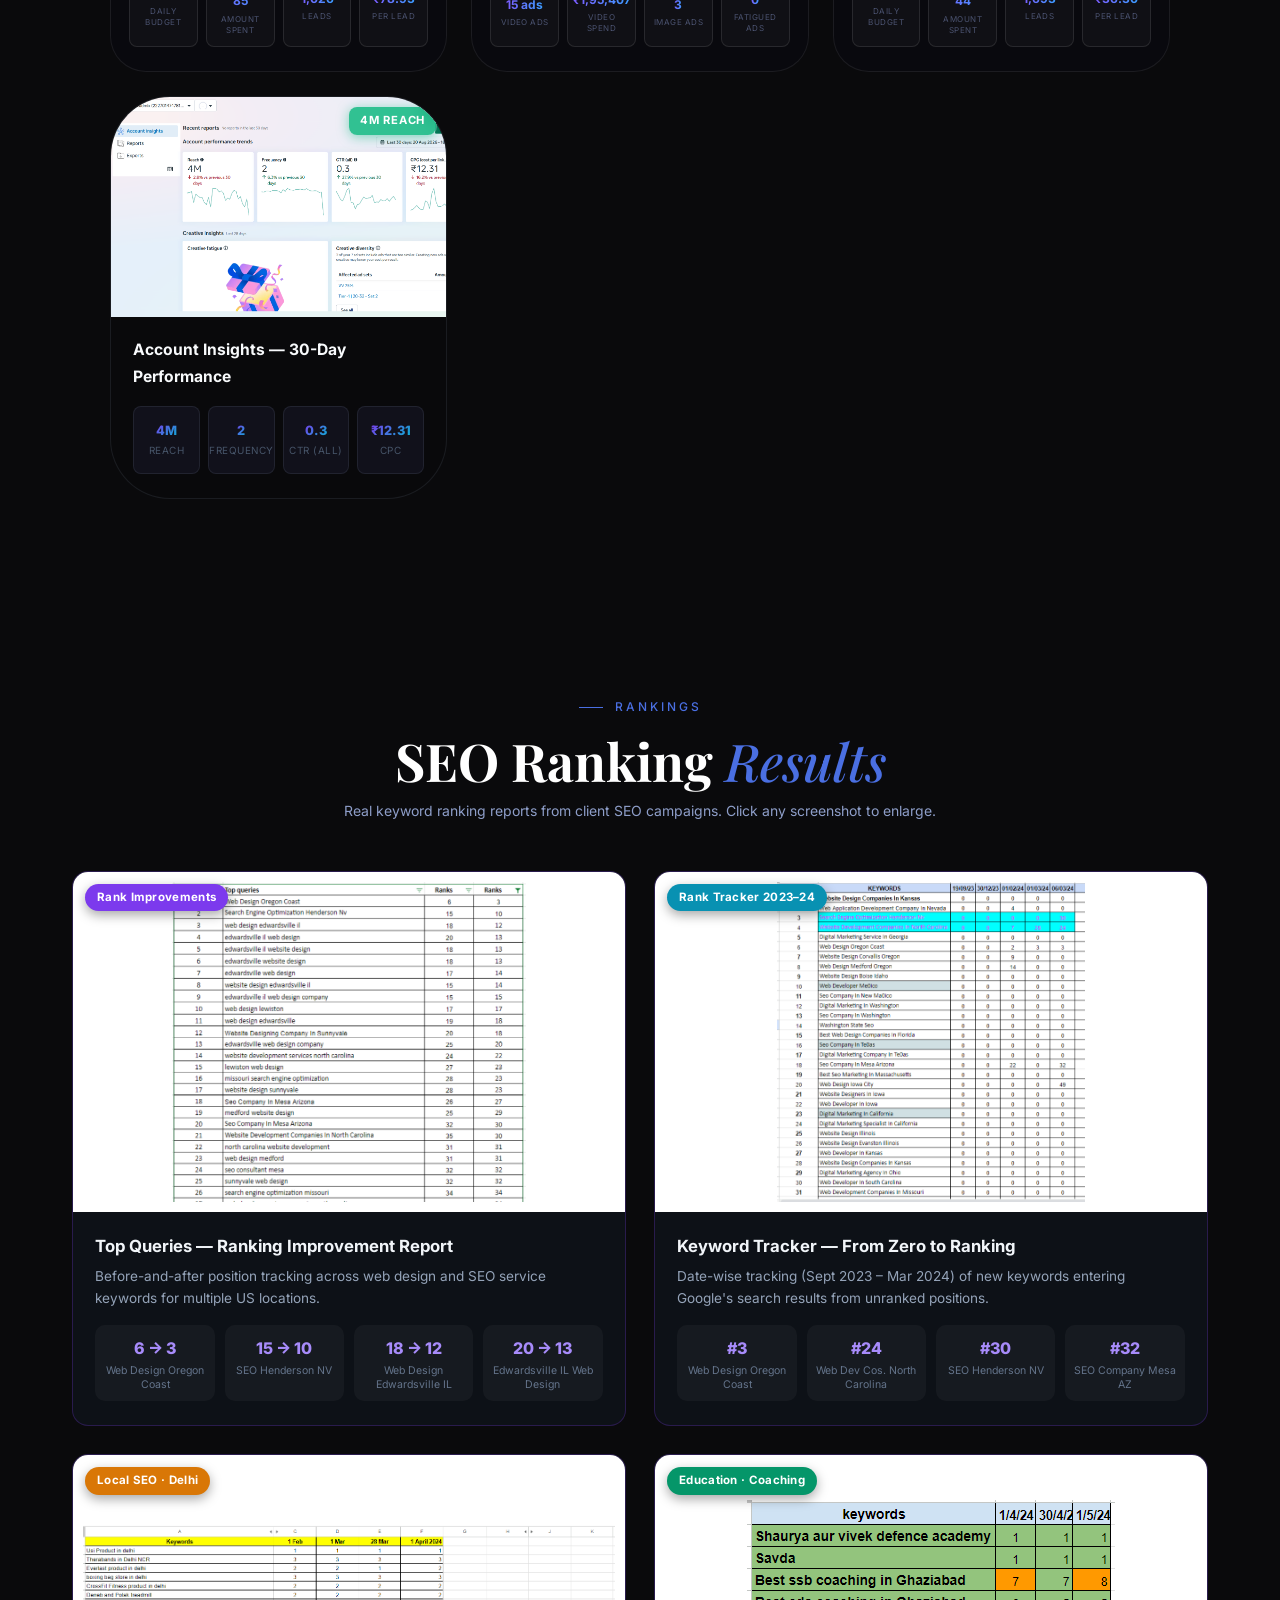
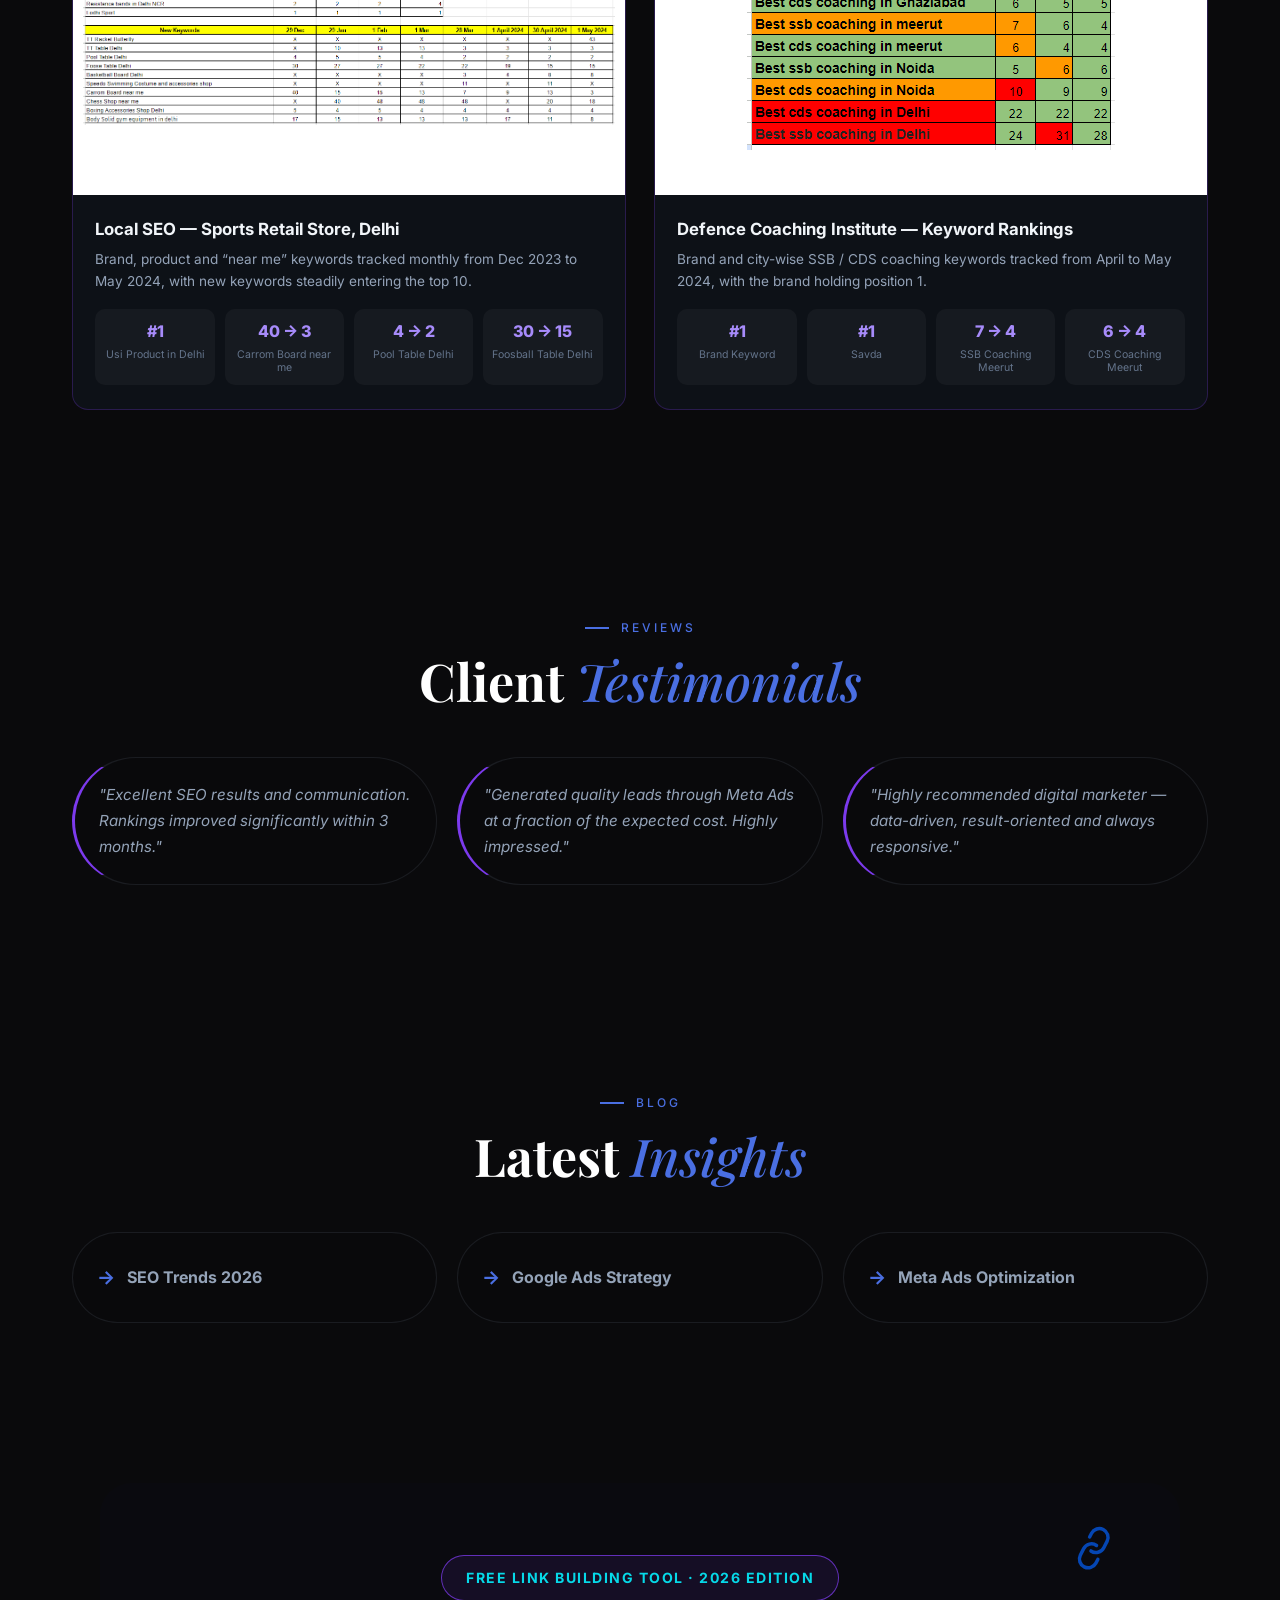
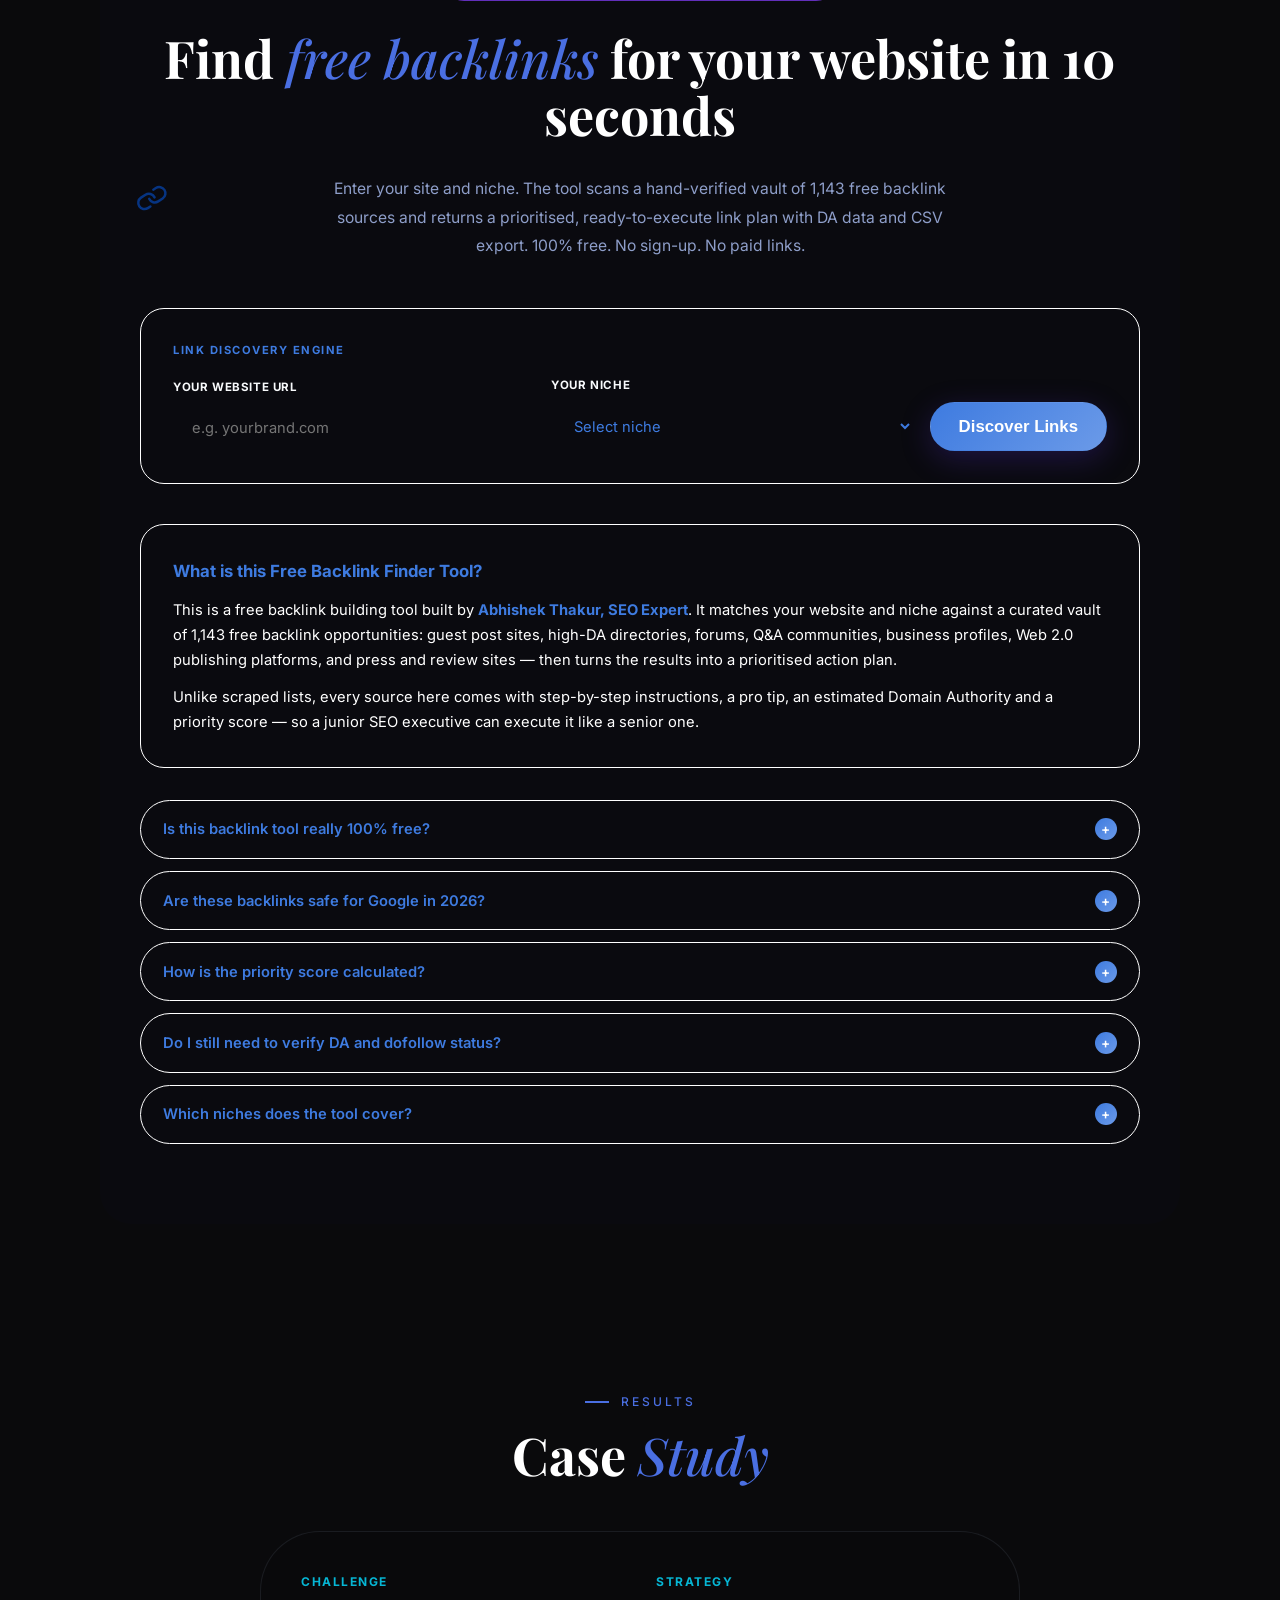
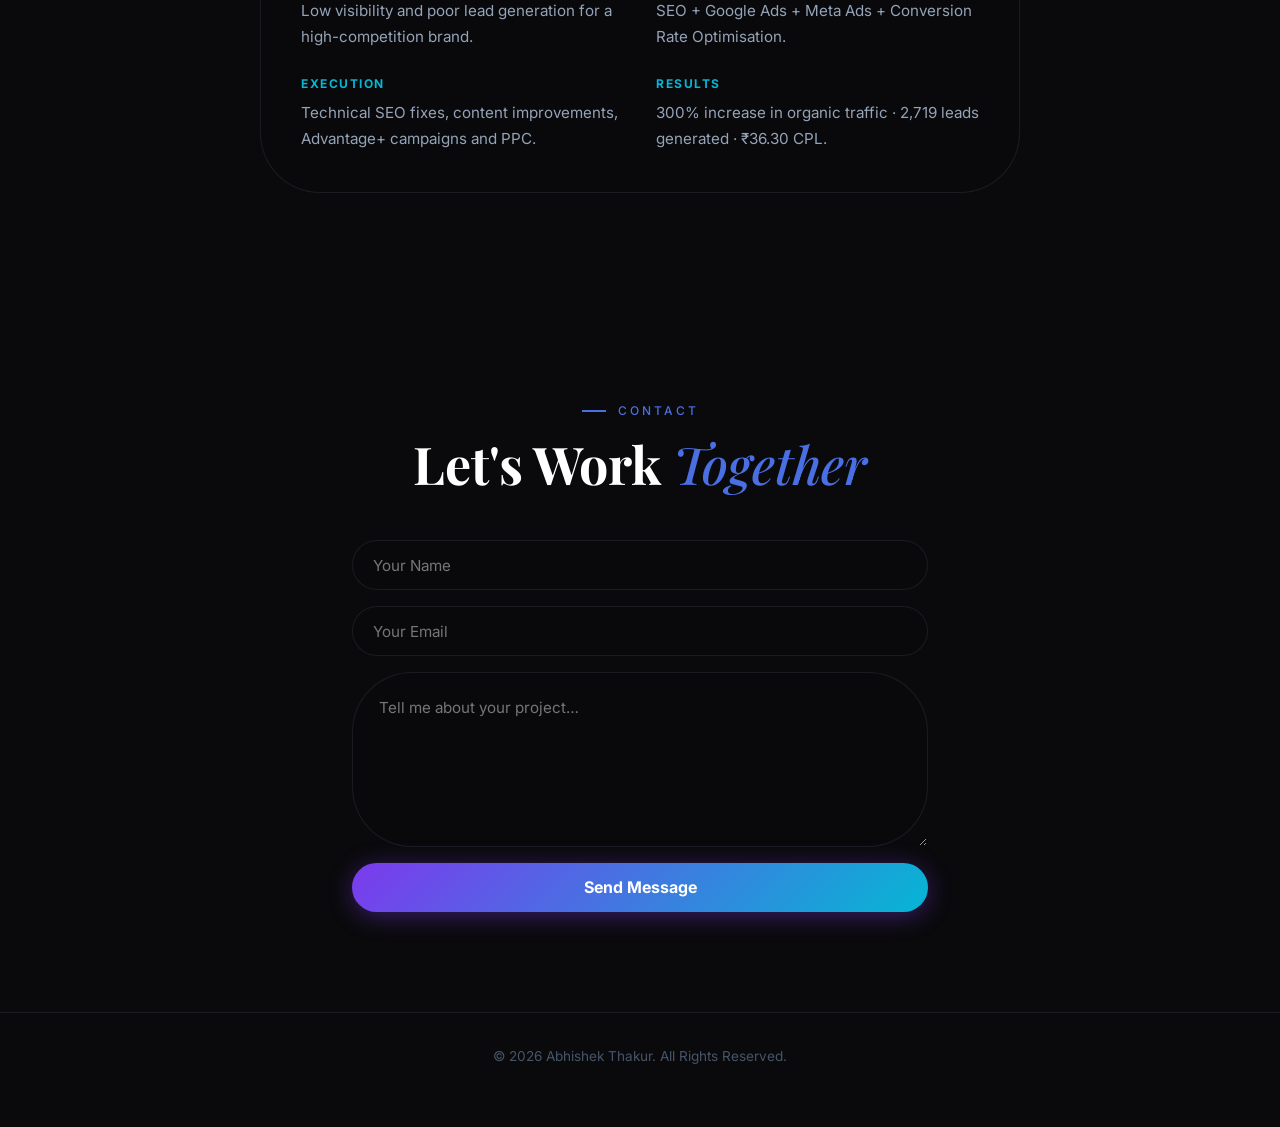
==== commit e32aaaf2: "Update index.html" ====
--- a/index.html
+++ b/index.html
@@ -101,7 +101,7 @@
   <section id="about">
     <div class="head-center reveal">
       <span class="wsd-eyebrow">About</span>
-      <h2 class="wsd-title">Who<em>I Am</em></h2>
+      <h2 class="wsd-title">Who <em> I Am</em></h2>
     </div>
     <div class="about-content reveal">
      Hi, I’m Abhishek. I help brands grow by making their marketing work harder and smarter.
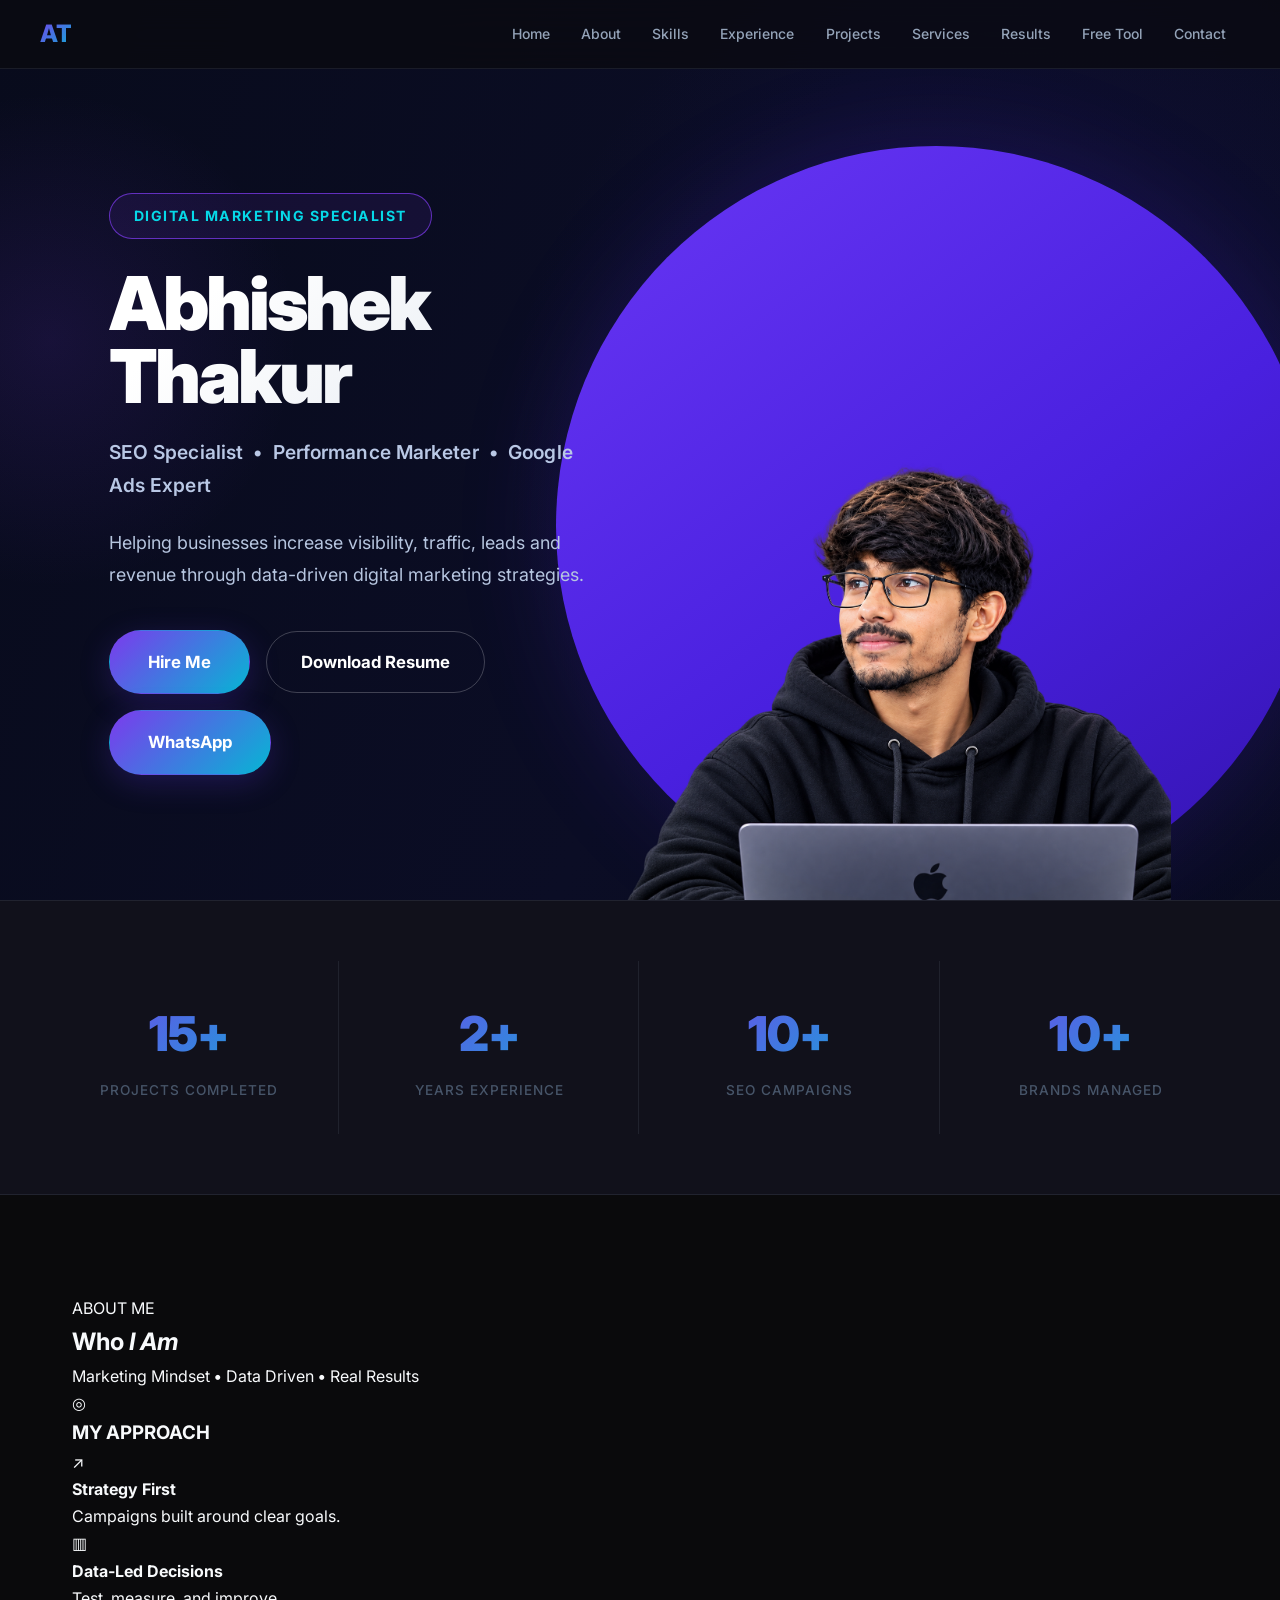
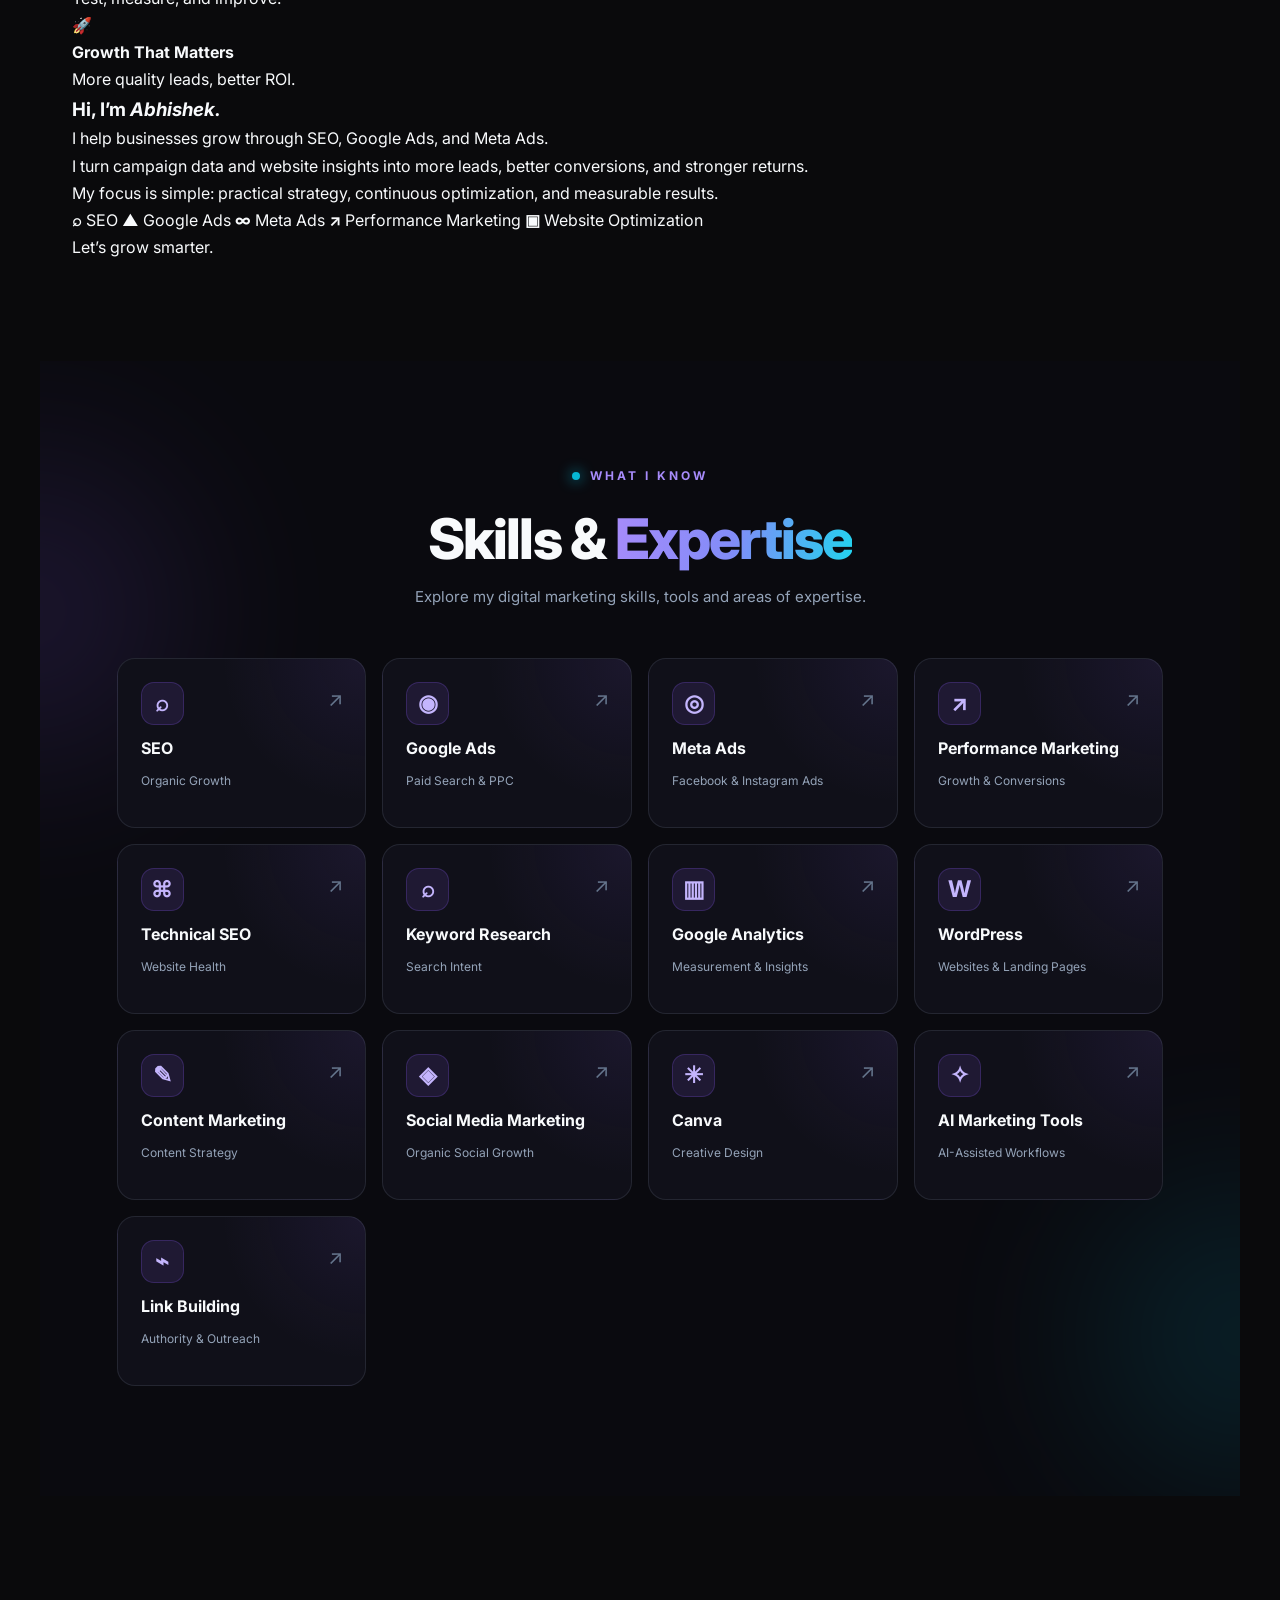
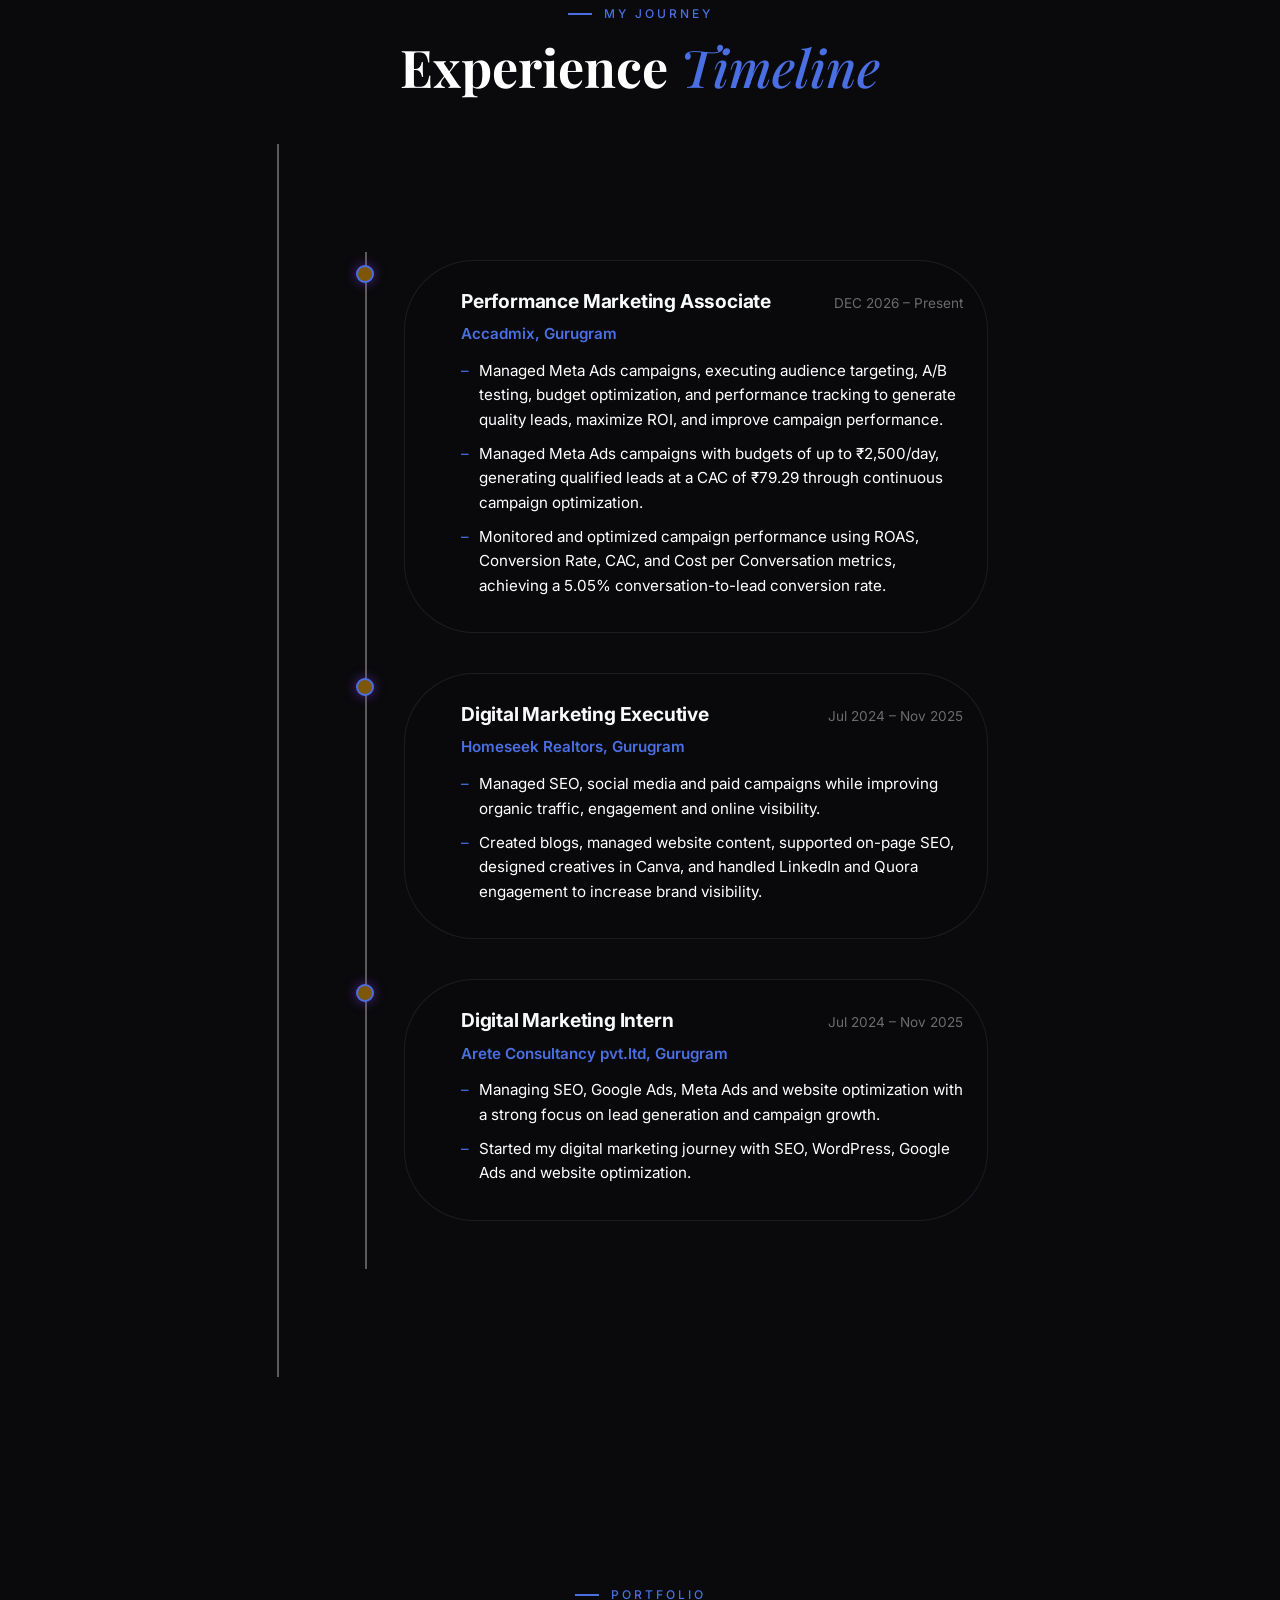
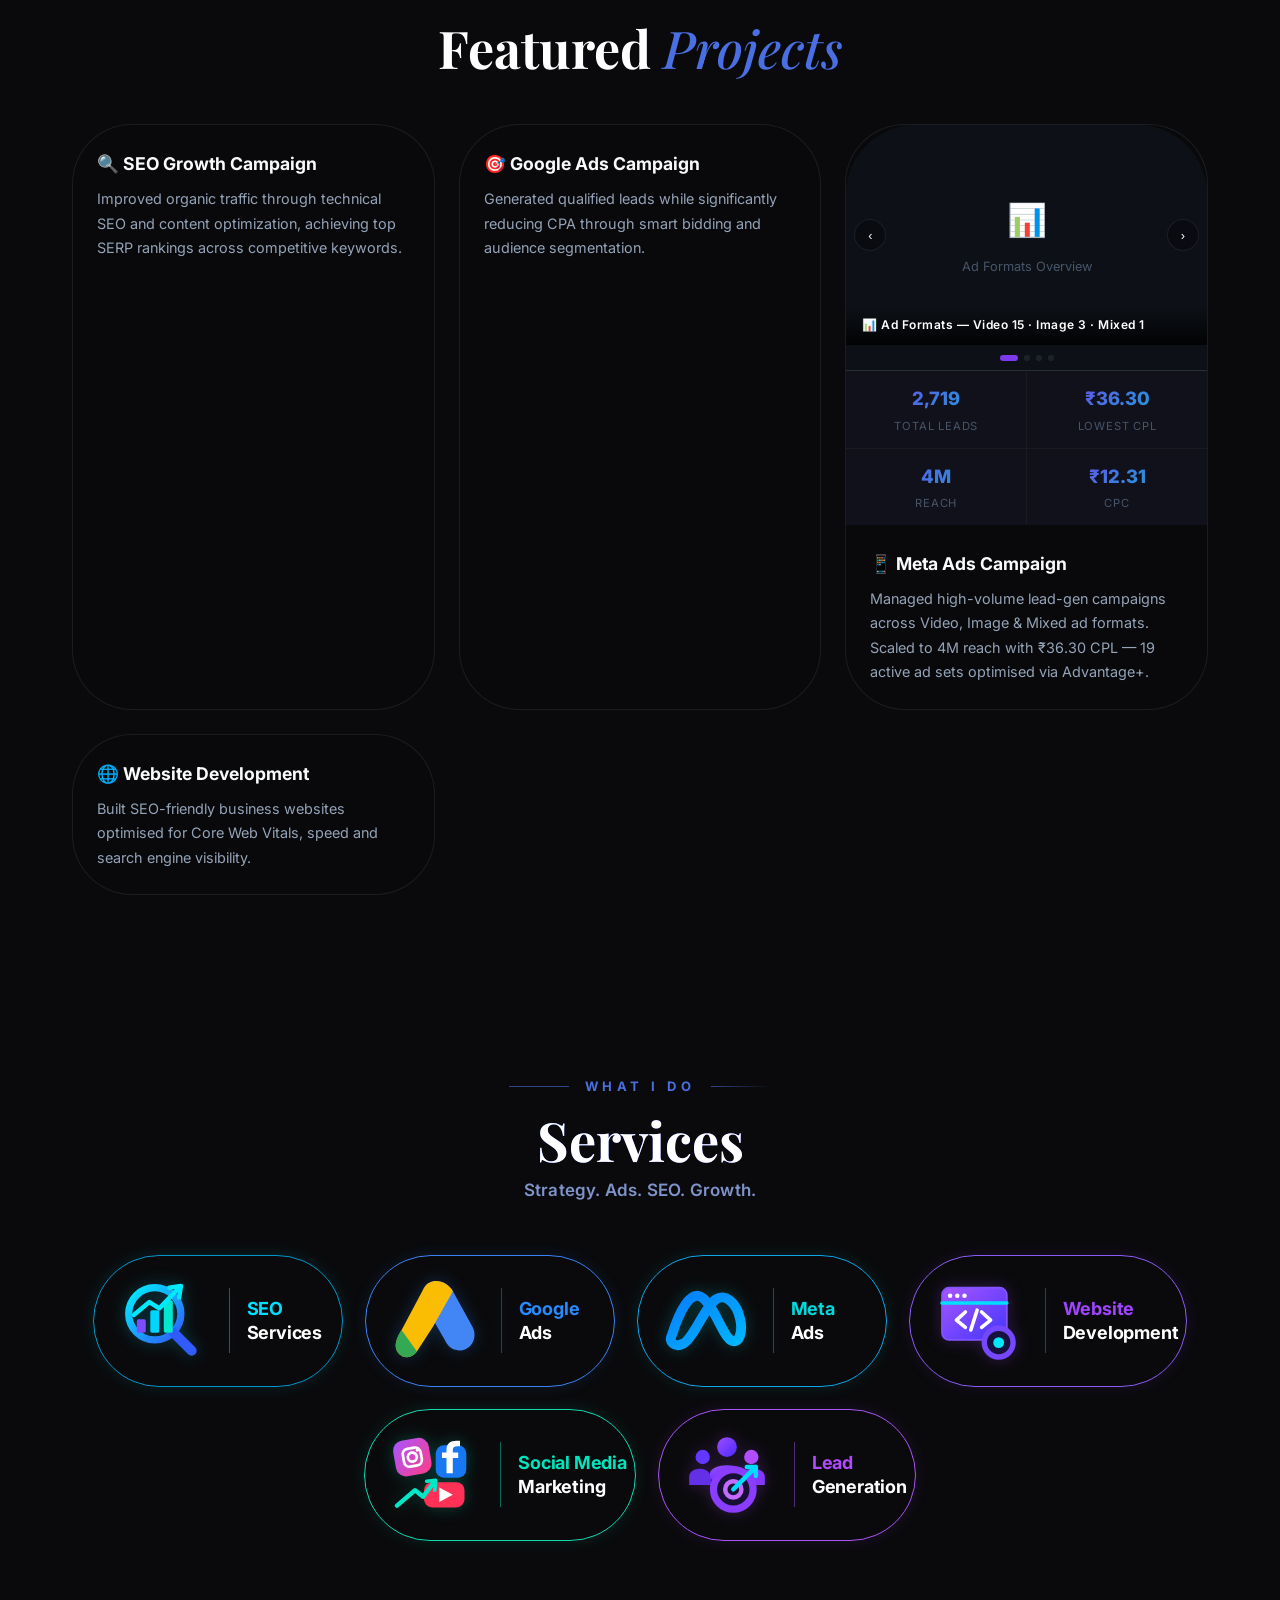
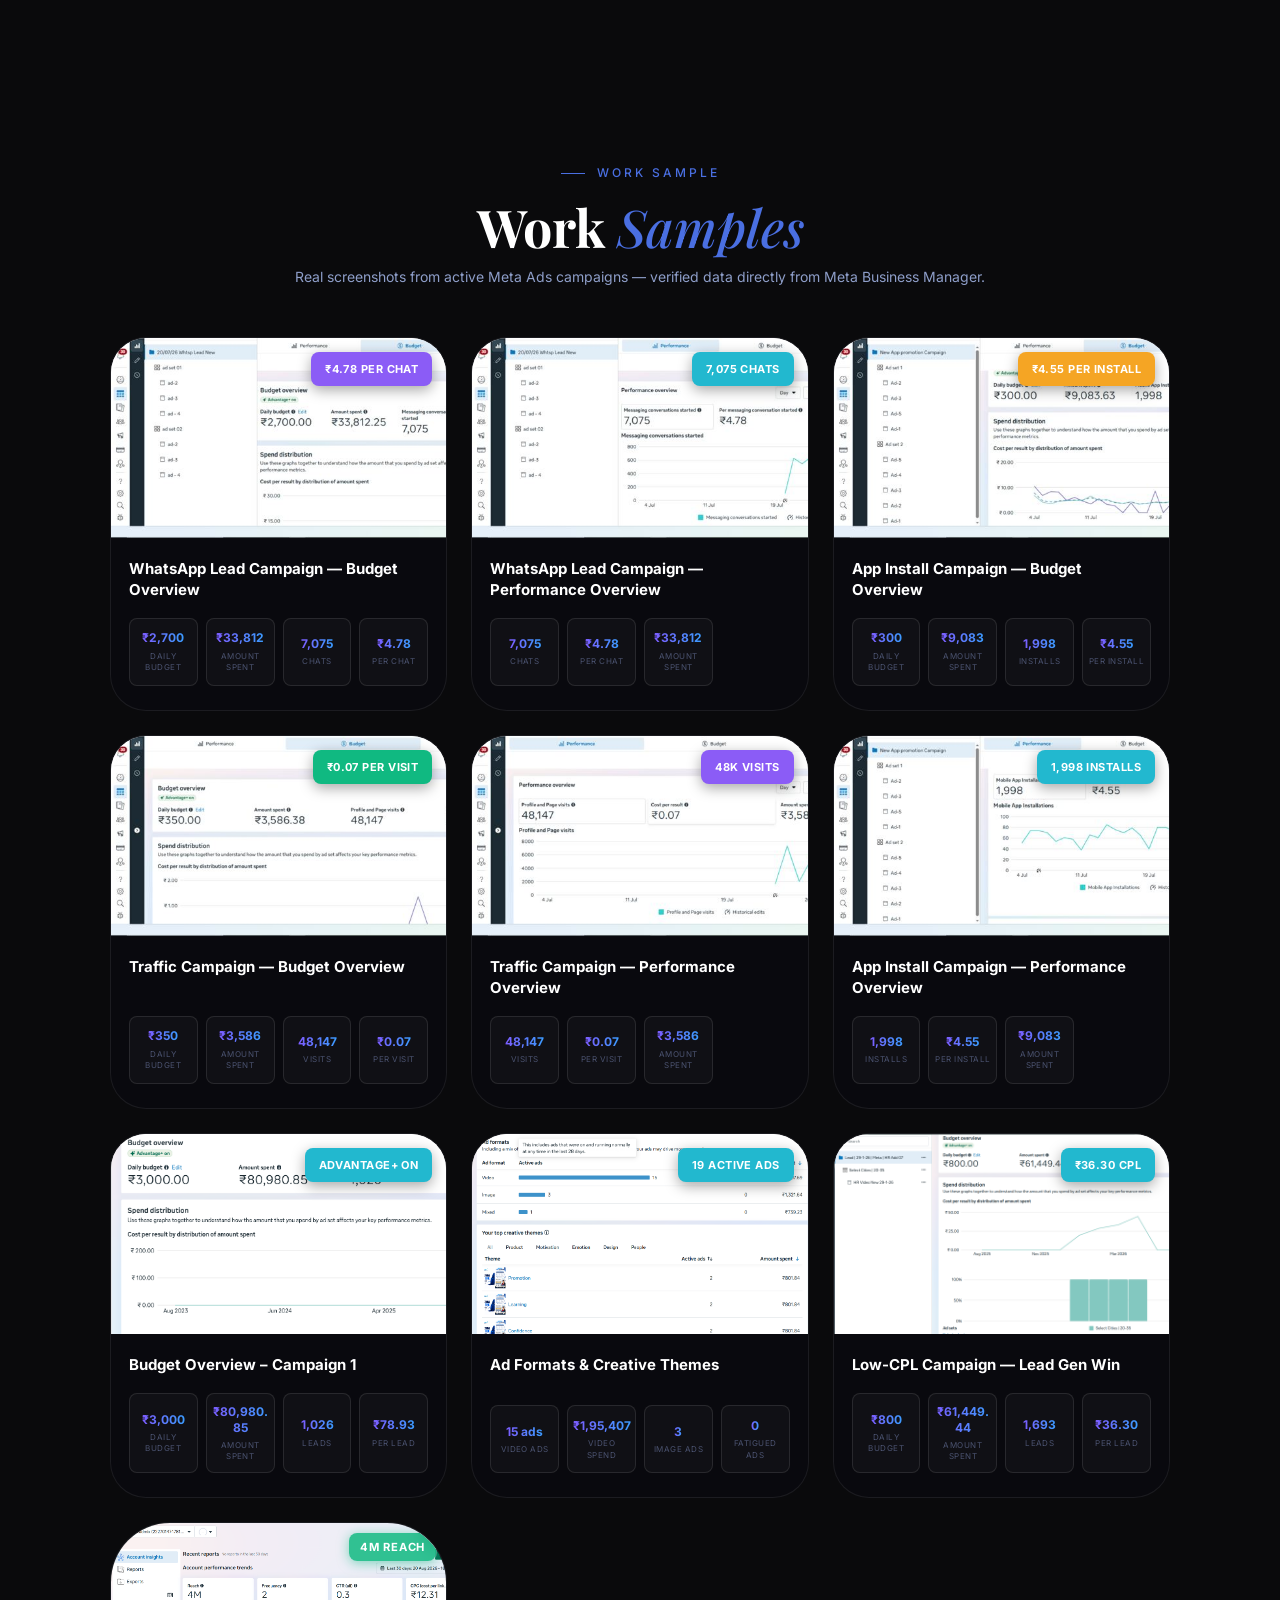
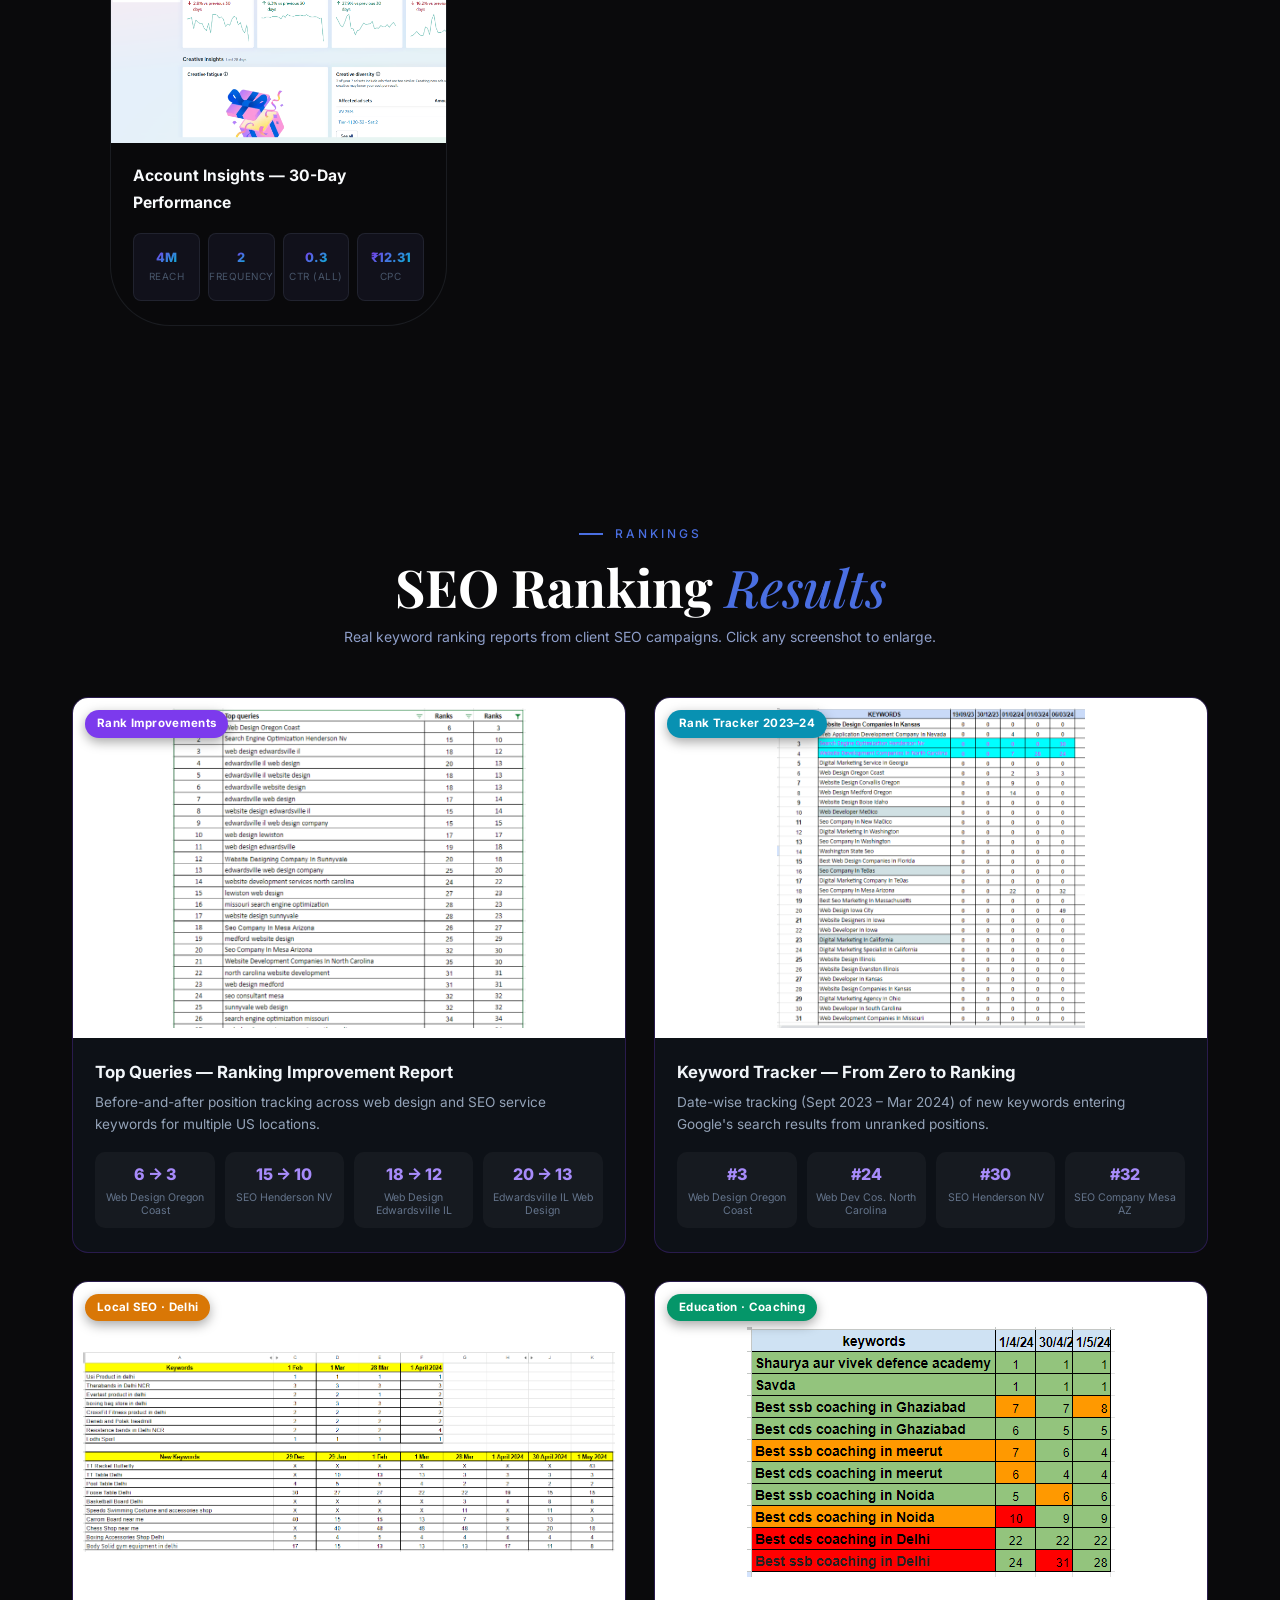
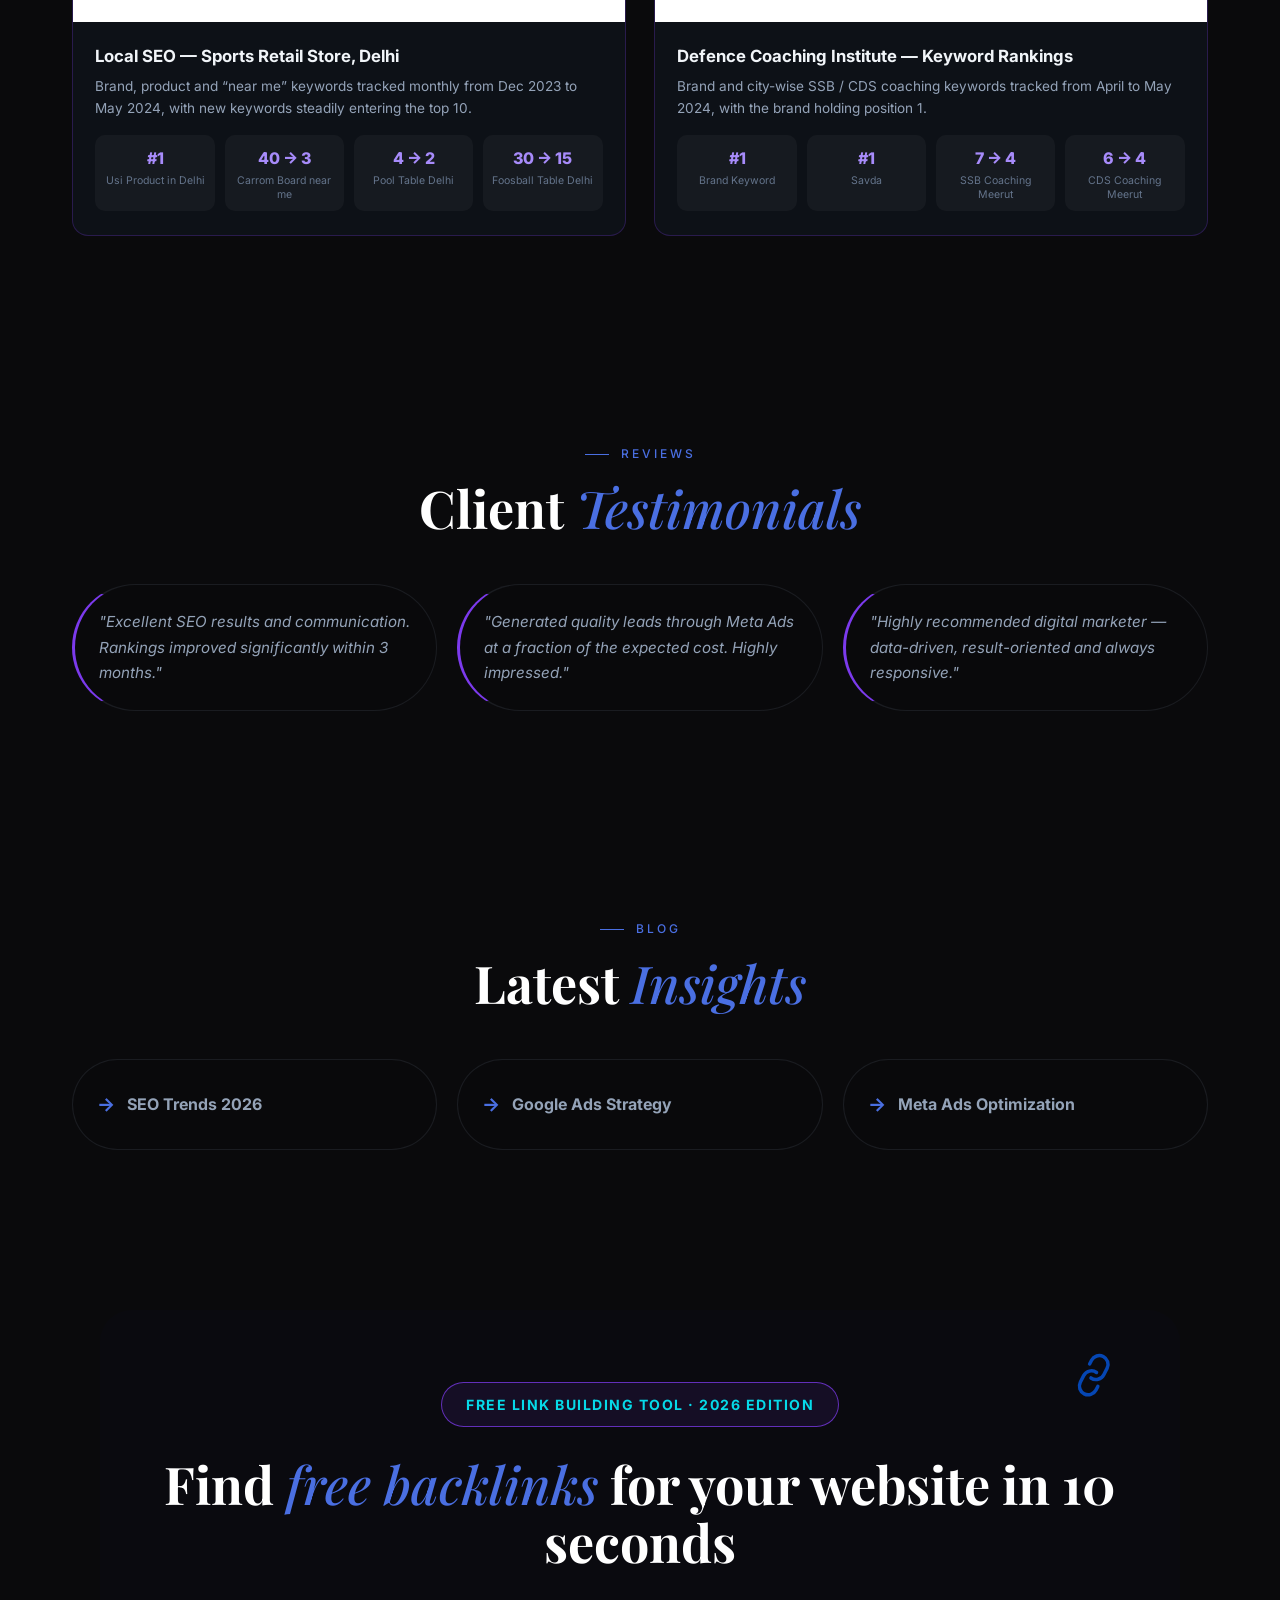
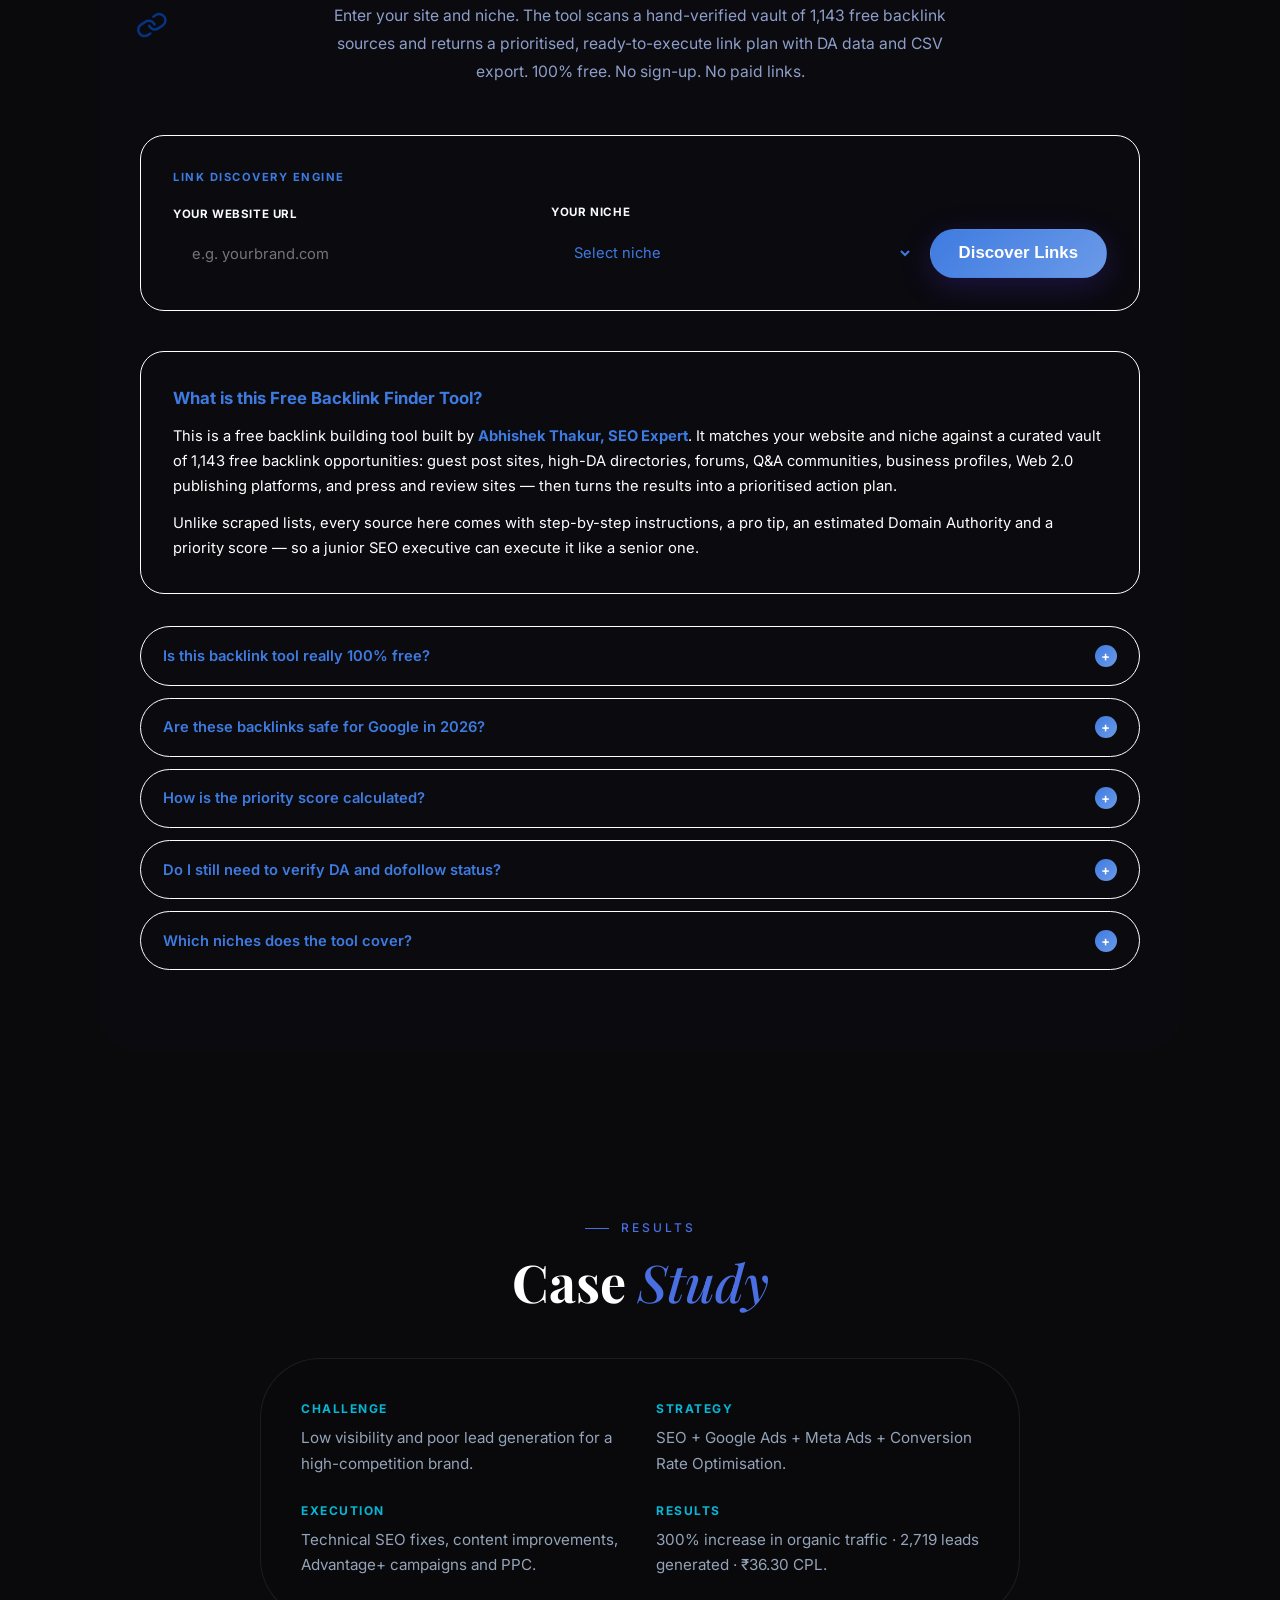
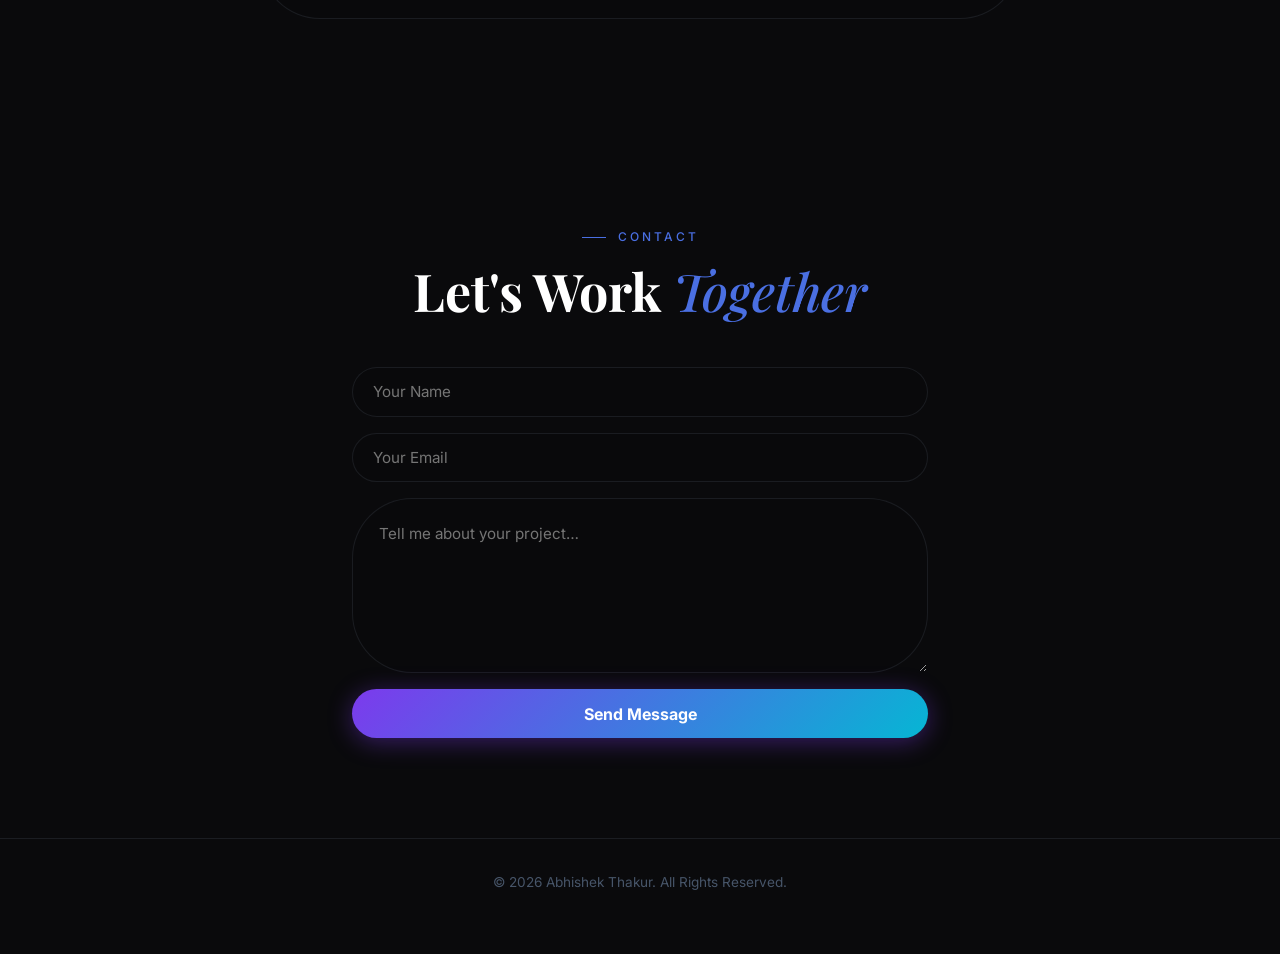
==== commit ccd6a199: "Update print statement from 'Hello' to 'Goodbye'" ====
--- a/index.html
+++ b/index.html
@@ -98,29 +98,99 @@
 </div>
 
   <!-- ── About ── -->
-  <section id="about">
-    <div class="head-center reveal">
-      <span class="wsd-eyebrow">About</span>
-      <h2 class="wsd-title">Who <em> I Am</em></h2>
-    </div>
-    <div class="about-content reveal">
-     Hi, I’m Abhishek. I help brands grow by making their marketing work harder and smarter.
-
-My work sits across performance marketing and growth marketing. I run SEO, Google Ads, and Meta Ads campaigns, and I fix the websites and landing pages behind them so more visitors become real leads and customers.
-
-What I enjoy most is the detail behind the numbers. I look at where people click, where they drop off, and what makes them act. Then I cut what isn’t working and put more into what is. Done consistently, that brings down the cost of getting a customer and raises the return on every rupee spent.
-
-I’m comfortable working with teams across design, sales, and leadership, and I keep my reports simple so everyone can see what’s working and why. Whether the goal is more leads, better ROI, or steady long-term growth, I focus on results you can measure.
-
-If you’re looking for someone who treats your marketing budget like their own, let’s talk.
-
-Short version for your headline
-
-Performance & Growth Marketing Specialist | SEO, Google Ads, Meta Ads | Helping brands grow with data and clear strategy
-
-I dropped most of the tool names (GA4, GTM, Looker Studio) to keep it natural. If you want them back for keyword reasons, they fit best in a separate “Skills” or “Tools” section on your site, so the About section can stay conversational.
-    </div>
-  </section>
+<section class="about-v2" id="about">
+  <div class="about-v2-container">
+
+    <!-- Heading -->
+    <div class="about-v2-heading">
+      <span class="about-v2-eyebrow">
+        <span></span> ABOUT ME <span></span>
+      </span>
+
+      <h2>Who <em>I Am</em></h2>
+
+      <p>Marketing Mindset <b>•</b> Data Driven <b>•</b> Real Results</p>
+    </div>
+
+    <!-- Two-column layout -->
+    <div class="about-v2-grid">
+
+      <!-- Left: Approach -->
+      <div class="about-v2-card about-v2-approach">
+
+        <div class="about-v2-card-heading">
+          <div class="about-v2-main-icon">◎</div>
+
+          <div>
+            <h3>MY APPROACH</h3>
+            <div class="about-v2-underline"></div>
+          </div>
+        </div>
+
+        <div class="about-v2-point">
+          <div class="about-v2-icon purple">↗</div>
+          <div>
+            <h4>Strategy First</h4>
+            <p>Campaigns built around clear goals.</p>
+          </div>
+        </div>
+
+        <div class="about-v2-point">
+          <div class="about-v2-icon cyan">▥</div>
+          <div>
+            <h4>Data-Led Decisions</h4>
+            <p>Test, measure, and improve.</p>
+          </div>
+        </div>
+
+        <div class="about-v2-point">
+          <div class="about-v2-icon purple">🚀</div>
+          <div>
+            <h4>Growth That Matters</h4>
+            <p>More quality leads, better ROI.</p>
+          </div>
+        </div>
+
+      </div>
+
+      <!-- Right: About me -->
+      <div class="about-v2-card about-v2-bio">
+
+        <h3>Hi, I’m <em>Abhishek.</em></h3>
+
+        <p>
+          I help businesses grow through SEO, Google Ads,
+          and Meta Ads.
+        </p>
+
+        <p>
+          I turn campaign data and website insights into
+          more leads, better conversions, and stronger returns.
+        </p>
+
+        <p>
+          My focus is simple: practical strategy, continuous
+          optimization, and measurable results.
+        </p>
+
+        <!-- Skills -->
+        <div class="about-v2-skills">
+          <span><b class="skill-symbol seo-symbol">⌕</b> SEO</span>
+          <span><b class="skill-symbol google-symbol">▲</b> Google Ads</span>
+          <span><b class="skill-symbol meta-symbol">∞</b> Meta Ads</span>
+          <span><b class="skill-symbol performance-symbol">↗</b> Performance Marketing</span>
+          <span><b class="skill-symbol website-symbol">▣</b> Website Optimization</span>
+        </div>
+
+        <div class="about-v2-signoff">
+          <span>Let’s grow smarter.</span>
+          <span class="about-v2-signoff-line"></span>
+        </div>
+
+      </div>
+    </div>
+  </div>
+</section>
   
 <!-- ===== INTERACTIVE SKILLS & EXPERTISE ===== -->
 <section id="skills" class="expertise-section">
